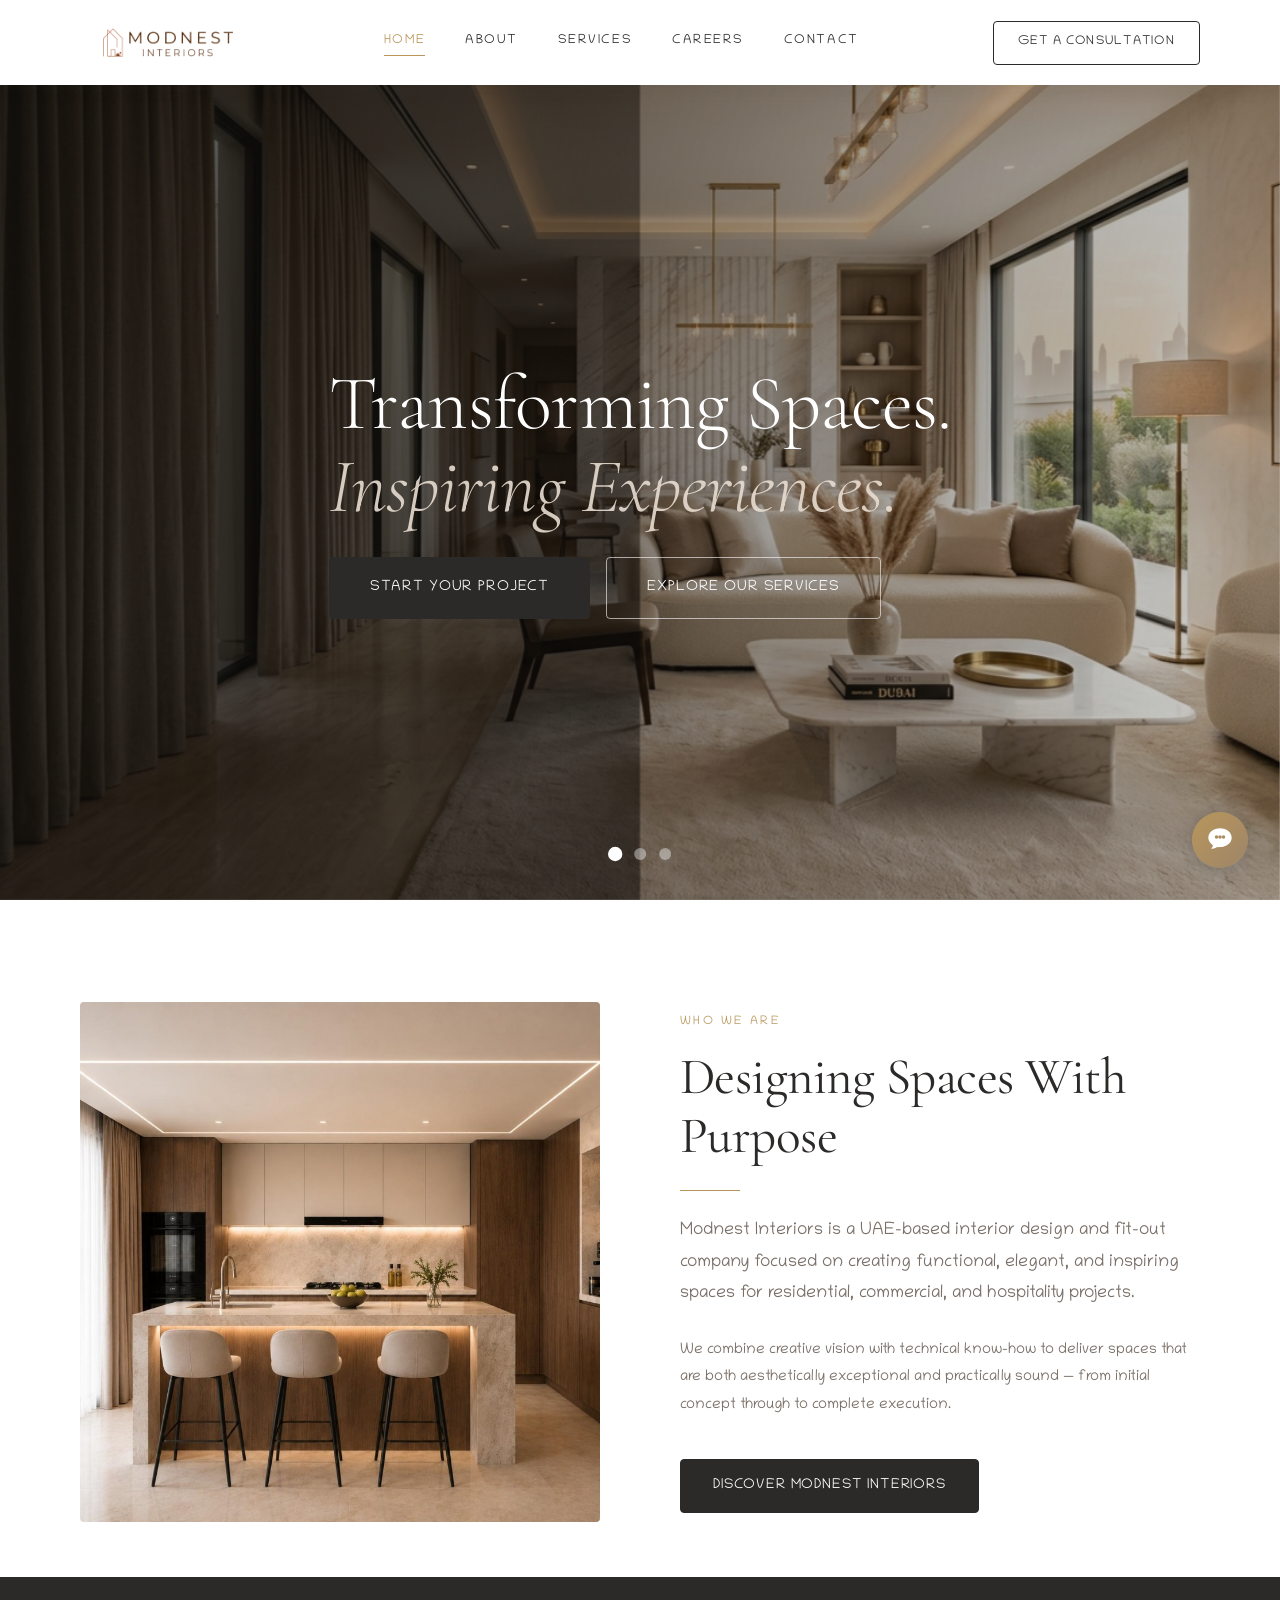
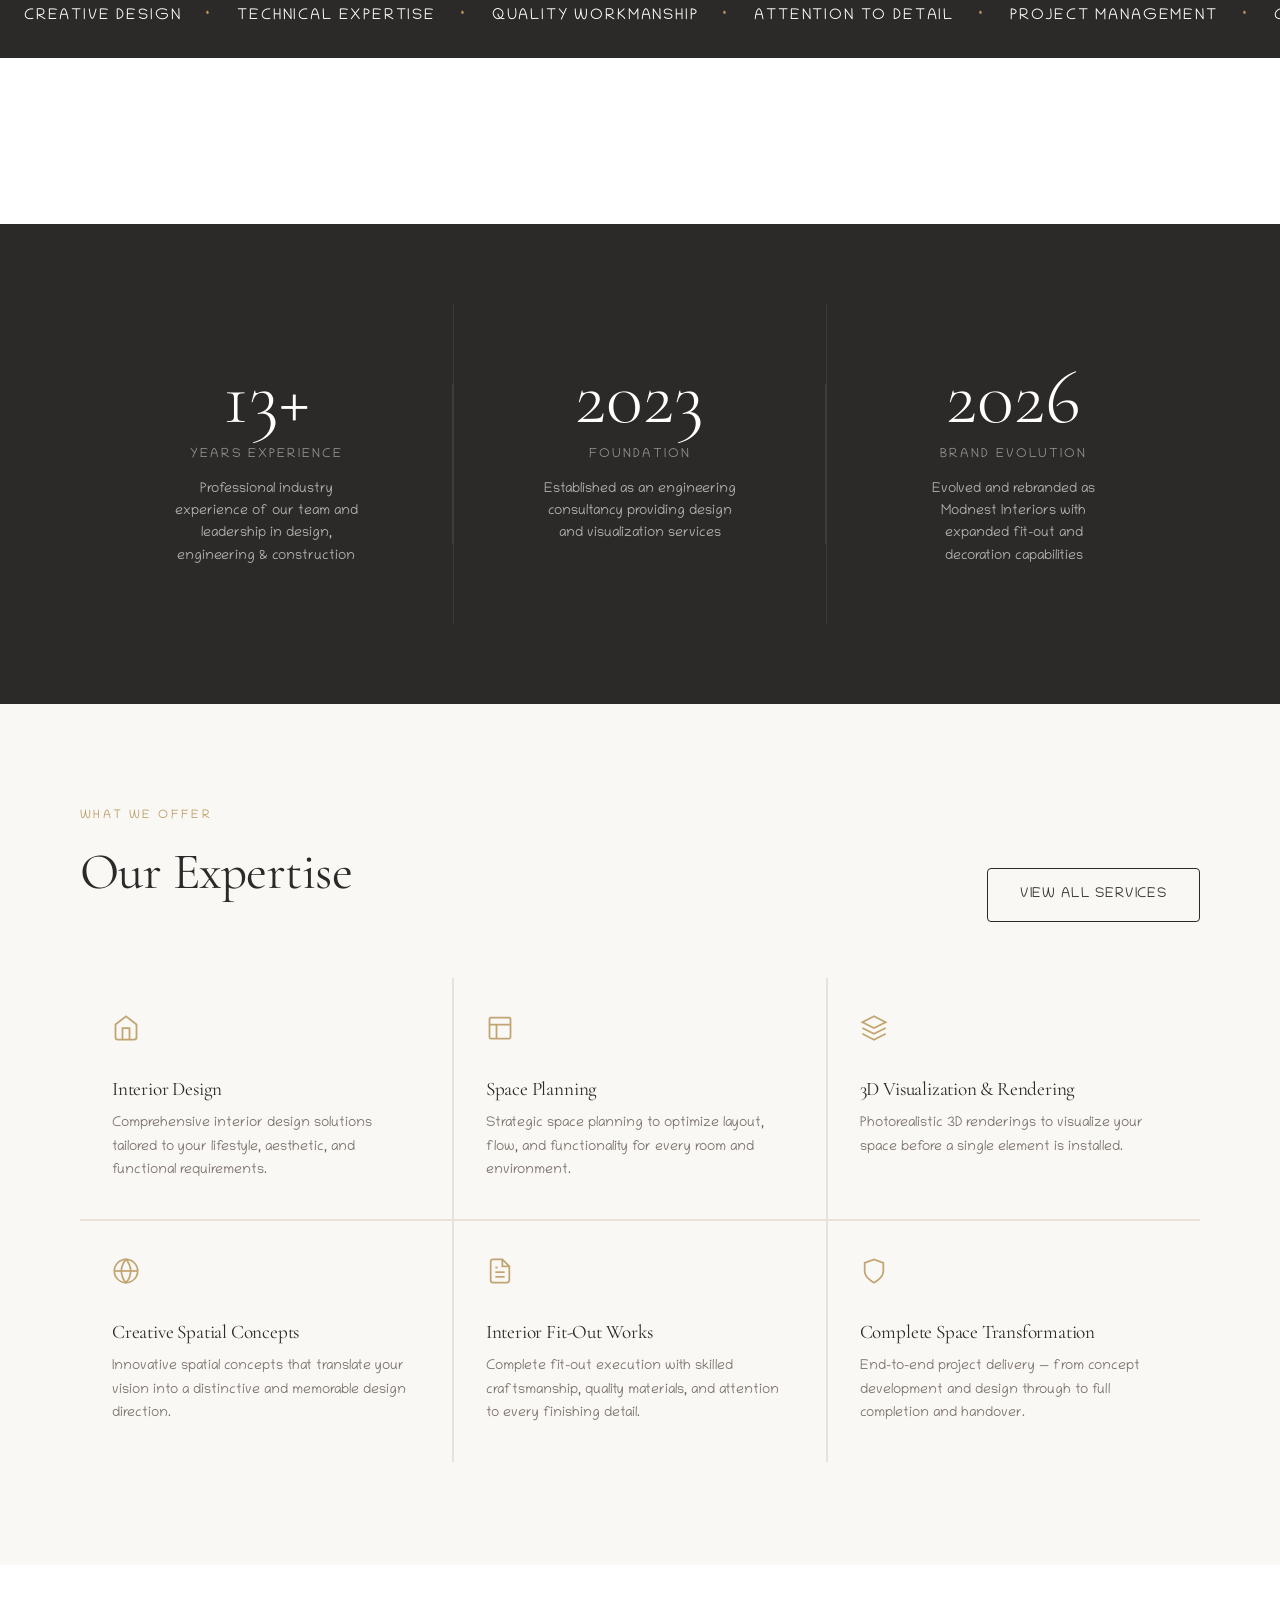
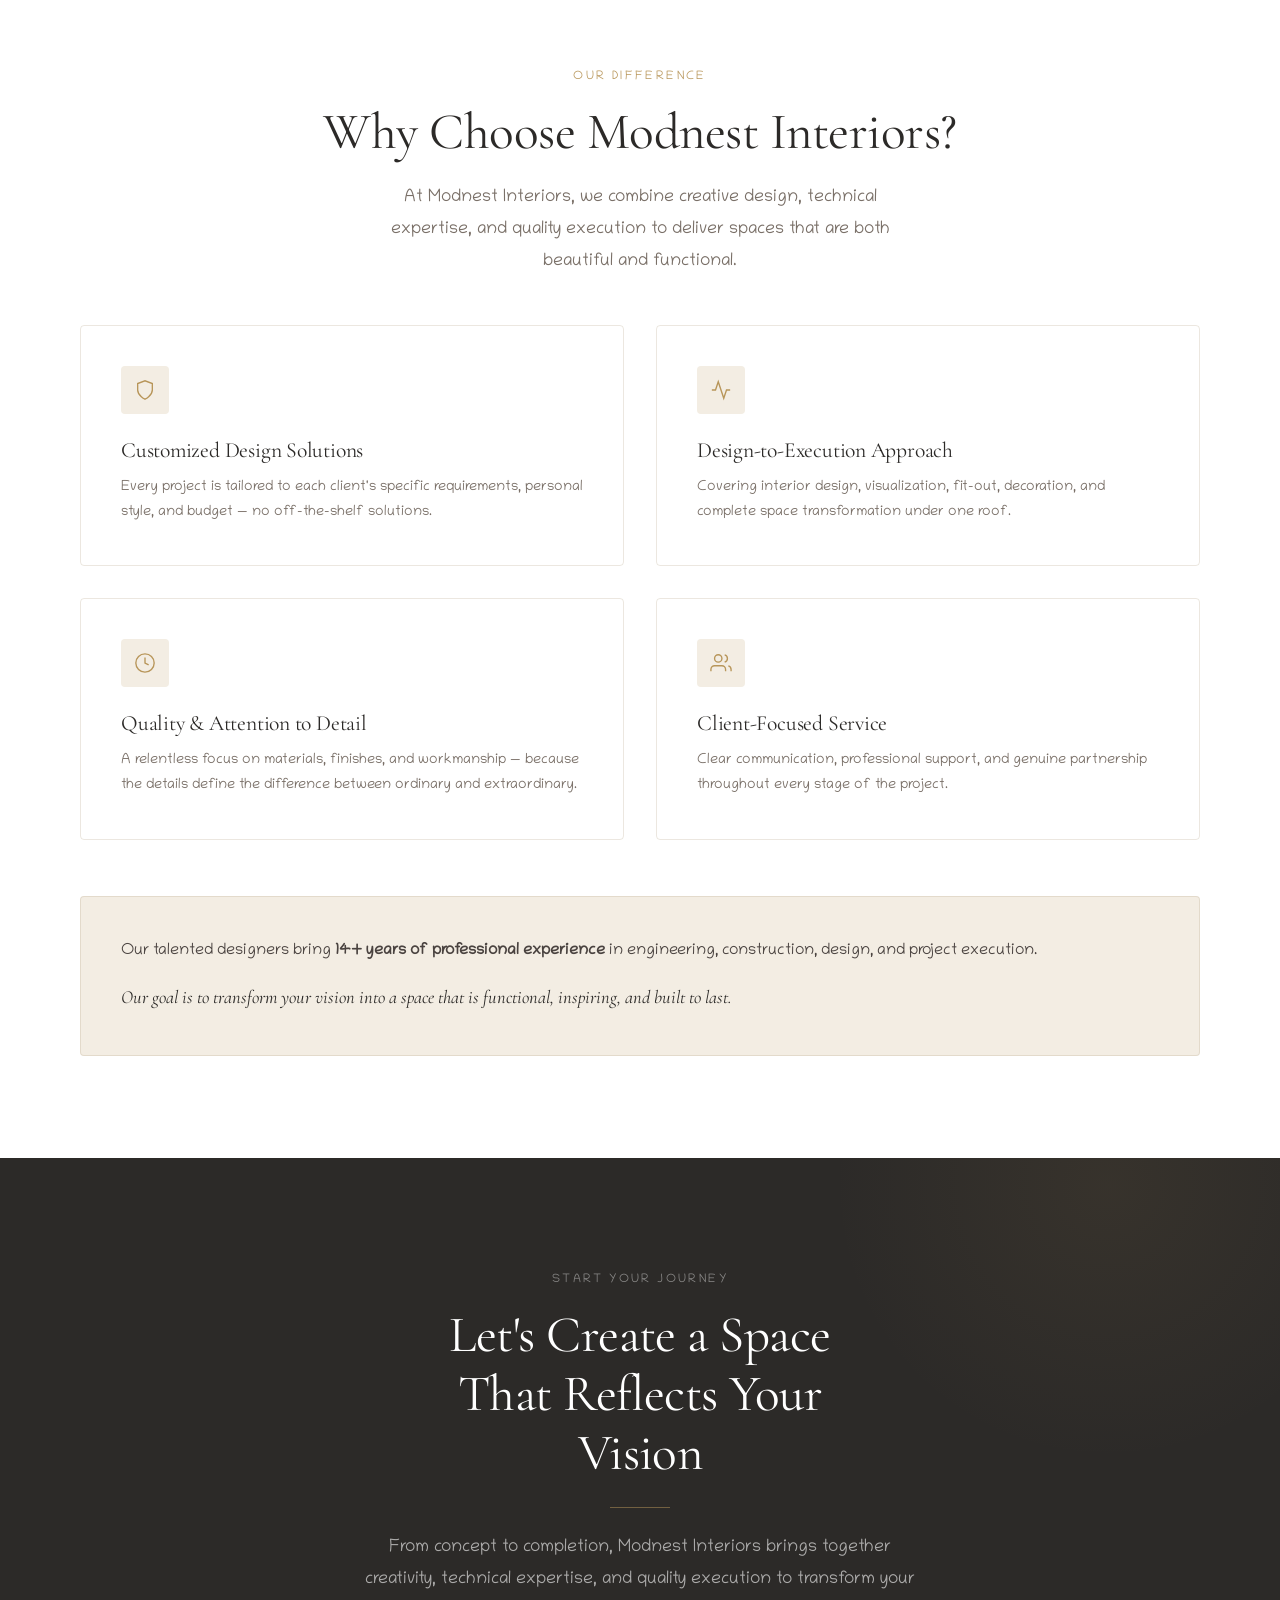
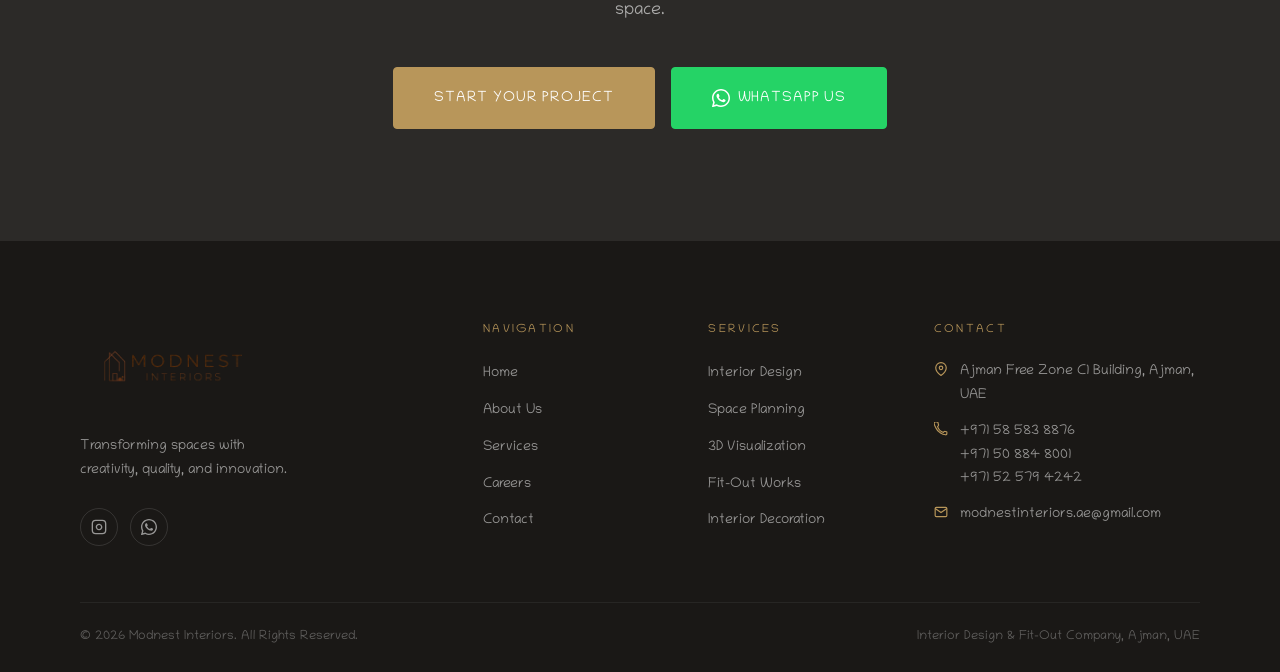
==== index.html @ b8c100a2 "latestcommit" ====
<!DOCTYPE html>
<html lang="en">

<head>
  <meta charset="UTF-8" />
  <meta name="viewport" content="width=device-width, initial-scale=1.0" />
  <title>Modnest Interiors | Interior Design &amp; Fit-Out Company in UAE</title>
  <meta name="description"
    content="Modnest Interiors is a UAE-based interior design and fit-out company delivering creative, functional, and high-quality solutions for residential, commercial, and hospitality spaces." />
  <meta name="keywords"
    content="interior design UAE, interior design Ajman, interior fit-out UAE, interior fit-out Ajman, residential interior design, commercial interior design, hospitality interior design, space planning UAE, 3D interior visualization, interior decoration UAE" />
  <meta property="og:title" content="Modnest Interiors | Interior Design &amp; Fit-Out Company in UAE" />
  <meta property="og:description"
    content="UAE-based interior design and fit-out solutions for residential, commercial, and hospitality spaces." />
  <meta property="og:type" content="website" />
  <link rel="icon" type="image/png" href="assets/logo.png" />
  <link rel="preconnect" href="https://fonts.googleapis.com" />
  <link rel="preconnect" href="https://fonts.gstatic.com" crossorigin />
  <link rel="stylesheet" href="css/style.css" />
</head>

<body>

  <!-- ========== HEADER ========== -->
  <header class="site-header" role="banner">
    <div class="container">
      <div class="header-inner">
        <a href="index.html" class="logo-link" aria-label="Modnest Interiors Home">
          <img src="assets/logo.png" alt="Modnest Interiors Logo" class="logo-img" />
        </a>
        <nav class="nav-links" role="navigation" aria-label="Primary navigation">
          <a href="index.html" class="nav-link">Home</a>
          <a href="about.html" class="nav-link">About</a>
          <a href="services.html" class="nav-link">Services</a>
          <a href="careers.html" class="nav-link">Careers</a>
          <a href="contact.html" class="nav-link">Contact</a>
        </nav>
        <a href="contact.html" class="btn-cta" id="header-cta">Get a Consultation</a>
        <button class="hamburger" aria-label="Open navigation menu" aria-expanded="false" aria-controls="mobile-nav">
          <span></span><span></span><span></span>
        </button>
      </div>
    </div>
  </header>

  <!-- Mobile Navigation -->
  <nav class="mobile-nav" id="mobile-nav" role="navigation" aria-label="Mobile navigation">
    <div class="mobile-logo">
      <img src="assets/logo.png" alt="Modnest Interiors Logo" />
    </div>
    <a href="index.html" class="nav-link">Home</a>
    <a href="about.html" class="nav-link">About</a>
    <a href="services.html" class="nav-link">Services</a>
    <a href="careers.html" class="nav-link">Careers</a>
    <a href="contact.html" class="nav-link">Contact</a>
    <a href="contact.html" class="btn-cta">Get a Consultation</a>
  </nav>

  <main>
    <!-- ========== HERO ========== -->
    <section class="hero" aria-label="Hero section">
      <div class="hero-slider" id="heroSlider">
        <div class="hero-slide active">
          <img src="assets/hero_new.jpg" alt="Luxury contemporary interior" fetchpriority="high" />
        </div>
        <div class="hero-slide">
          <img src="assets/hero_hotel_lounge.jpg" alt="Dramatic luxury hotel lounge interior with moody ambiance" />
        </div>
        <div class="hero-slide">
          <img src="assets/sector_residential.jpg" alt="Premium residential space interior" />
        </div>
      </div>
      
      <div class="hero-overlay" aria-hidden="true"></div>
      <div class="container">
        <div class="hero-content">
          <!-- <p class="hero-label">UAE Interior Design &amp; Fit-Out</p> -->
          <br><br><br>
          <h1 class="hero-title">Transforming Spaces.<br /><em>Inspiring Experiences.</em></h1>
          <!-- <p class="hero-subtitle">UAE-based interior design and fit-out solutions for residential, commercial, and
            hospitality spaces.</p> -->
          <div class="hero-actions">
            <a href="contact.html" class="btn btn-primary btn-lg" id="hero-cta-primary">Start Your Project</a>
            <a href="services.html" class="btn btn-outline btn-lg" id="hero-cta-secondary"
              style="color:#fff;border-color:rgba(255,255,255,0.6);">Explore Our Services</a>
          </div>
        </div>
      </div>
      <div class="hero-dots" id="heroDots">
        <span class="dot active" data-index="0"></span>
        <span class="dot" data-index="1"></span>
        <span class="dot" data-index="2"></span>
      </div>
      <!-- <div class="hero-scroll" aria-hidden="true">
        <span>Scroll</span>
        <div class="scroll-line"></div>
      </div> -->
    </section>

    <!-- ========== INTRO SECTION ========== -->
    <section class="intro-section" aria-labelledby="intro-heading">
      <div class="container">
        <div class="intro-grid">
          <div class="intro-image reveal-left">
            <img src="assets/kitchen2.jpg" alt="Premium kitchen interior with marble island and warm wood cabinetry"
              loading="lazy" />
            <!-- <div class="intro-image-badge" aria-label="14 plus years of professional experience">
              <span class="badge-num">14<span style="font-size:1.4rem;color:var(--taupe)">+</span></span>
              <span class="badge-text">Years Professional Experience</span>
            </div> -->
          </div>
          <div class="intro-text reveal-right">
            <span class="section-label">Who We Are</span>
            <h2 class="section-title" id="intro-heading">Designing Spaces With Purpose</h2>
            <div class="divider"></div>
            <p class="section-subtitle" style="max-width:none;">Modnest Interiors is a UAE-based interior design and
              fit-out company focused on creating functional, elegant, and inspiring spaces for residential, commercial,
              and hospitality projects.</p>
            <br />
            <p style="font-size:0.95rem;color:var(--text-muted);line-height:1.8;">We combine creative vision with
              technical know-how to deliver spaces that are both aesthetically exceptional and practically sound — from
              initial concept through to complete execution.</p>

            <div style="margin-top:2.5rem;">
              <a href="about.html" class="btn btn-primary" id="intro-discover-btn">Discover Modnest Interiors</a>
            </div>
          </div>
        </div>
      </div>
      <br><br/>
      <div class="intro-marquee-wrapper">
        <div class="intro-marquee">
          <span>Creative Design</span><span class="dot">·</span>
          <span>Technical Expertise</span><span class="dot">·</span>
          <span>Quality Workmanship</span><span class="dot">·</span>
          <span>Attention to Detail</span><span class="dot">·</span>
          <span>Project Management</span><span class="dot">·</span>
          <span>Client-Focused Service</span><span class="dot">·</span>
          <!-- Duplicate for seamless scroll -->
          <span aria-hidden="true">Creative Design</span><span class="dot" aria-hidden="true">·</span>
          <span aria-hidden="true">Technical Expertise</span><span class="dot" aria-hidden="true">·</span>
          <span aria-hidden="true">Quality Workmanship</span><span class="dot" aria-hidden="true">·</span>
          <span aria-hidden="true">Attention to Detail</span><span class="dot" aria-hidden="true">·</span>
          <span aria-hidden="true">Project Management</span><span class="dot" aria-hidden="true">·</span>
          <span aria-hidden="true">Client-Focused Service</span><span class="dot" aria-hidden="true">·</span>
        </div>
      </div>
    </section>

    <!-- ========== STATS SECTION ========== -->
    <section class="stats-section" aria-labelledby="stats-heading">
      <div class="container">
        <div class="stats-grid">
          <div class="stat-item reveal reveal-delay-1">
            <div class="stat-number">
              <span data-counter="14" data-suffix="+"></span>
            </div>
            <div class="stat-label">Years Experience</div>
            <div class="stat-desc">Professional industry experience of our team and leadership in design, engineering
              &amp; construction</div>
          </div>
          <div class="stat-item reveal reveal-delay-2">
            <div class="stat-number">2023</div>
            <div class="stat-label">Foundation</div>
            <div class="stat-desc">Established as an engineering consultancy providing design and visualization services
            </div>
          </div>
          <div class="stat-item reveal reveal-delay-3">
            <div class="stat-number">2026</div>
            <div class="stat-label">Brand Evolution</div>
            <div class="stat-desc">Evolved and rebranded as Modnest Interiors with expanded fit-out and decoration
              capabilities</div>
          </div>
        </div>
      </div>
    </section>

    <!-- ========== SERVICES PREVIEW ========== -->
    <section class="services-preview" aria-labelledby="services-heading">
      <div class="container">
        <div class="services-header">
          <div>
            <span class="section-label">What We Offer</span>
            <h2 class="section-title" id="services-heading">Our Expertise</h2>
          </div>
          <a href="services.html" class="btn btn-outline" id="services-view-all-btn">View All Services</a>
        </div>
        <div class="services-grid">

          <div class="service-card reveal reveal-delay-1">
            <!-- <span class="service-num" aria-hidden="true">01</span> -->
            <div class="service-icon" aria-hidden="true">
              <svg width="28" height="28" viewBox="0 0 24 24" fill="none" stroke="currentColor" stroke-width="1.5">
                <path d="M3 9l9-7 9 7v11a2 2 0 01-2 2H5a2 2 0 01-2-2z" />
                <polyline points="9 22 9 12 15 12 15 22" />
              </svg>
            </div>
            <h3 class="service-name">Interior Design</h3>
            <p class="service-desc">Comprehensive interior design solutions tailored to your lifestyle, aesthetic, and
              functional requirements.</p>
          </div>

          <div class="service-card reveal reveal-delay-2">
            <!-- <span class="service-num" aria-hidden="true">02</span> -->
            <div class="service-icon" aria-hidden="true">
              <svg width="28" height="28" viewBox="0 0 24 24" fill="none" stroke="currentColor" stroke-width="1.5">
                <rect x="3" y="3" width="18" height="18" rx="1" />
                <path d="M3 9h18M9 21V9" />
              </svg>
            </div>
            <h3 class="service-name">Space Planning</h3>
            <p class="service-desc">Strategic space planning to optimize layout, flow, and functionality for every room
              and environment.</p>
          </div>

          <div class="service-card reveal reveal-delay-3">
            <!-- <span class="service-num" aria-hidden="true">03</span> -->
            <div class="service-icon" aria-hidden="true">
              <svg width="28" height="28" viewBox="0 0 24 24" fill="none" stroke="currentColor" stroke-width="1.5">
                <polygon points="12 2 2 7 12 12 22 7 12 2" />
                <polyline points="2 17 12 22 22 17" />
                <polyline points="2 12 12 17 22 12" />
              </svg>
            </div>
            <h3 class="service-name">3D Visualization &amp; Rendering</h3>
            <p class="service-desc">Photorealistic 3D renderings to visualize your space before a single element is
              installed.</p>
          </div>

          <div class="service-card reveal reveal-delay-4">
            <!-- <span class="service-num" aria-hidden="true">04</span> -->
            <div class="service-icon" aria-hidden="true">
              <svg width="28" height="28" viewBox="0 0 24 24" fill="none" stroke="currentColor" stroke-width="1.5">
                <circle cx="12" cy="12" r="10" />
                <line x1="2" y1="12" x2="22" y2="12" />
                <path d="M12 2a15.3 15.3 0 014 10 15.3 15.3 0 01-4 10 15.3 15.3 0 01-4-10 15.3 15.3 0 014-10z" />
              </svg>
            </div>
            <h3 class="service-name">Creative Spatial Concepts</h3>
            <p class="service-desc">Innovative spatial concepts that translate your vision into a distinctive and
              memorable design direction.</p>
          </div>

          <div class="service-card reveal reveal-delay-5">
            <!-- <span class="service-num" aria-hidden="true">05</span> -->
            <div class="service-icon" aria-hidden="true">
              <svg width="28" height="28" viewBox="0 0 24 24" fill="none" stroke="currentColor" stroke-width="1.5">
                <path d="M14 2H6a2 2 0 00-2 2v16a2 2 0 002 2h12a2 2 0 002-2V8z" />
                <polyline points="14 2 14 8 20 8" />
                <line x1="16" y1="13" x2="8" y2="13" />
                <line x1="16" y1="17" x2="8" y2="17" />
                <polyline points="10 9 9 9 8 9" />
              </svg>
            </div>
            <h3 class="service-name">Interior Fit-Out Works</h3>
            <p class="service-desc">Complete fit-out execution with skilled craftsmanship, quality materials, and
              attention to every finishing detail.</p>
          </div>

          <div class="service-card reveal reveal-delay-6">
            <!-- <span class="service-num" aria-hidden="true">06</span> -->
            <div class="service-icon" aria-hidden="true">
              <svg width="28" height="28" viewBox="0 0 24 24" fill="none" stroke="currentColor" stroke-width="1.5">
                <path d="M12 22s8-4 8-10V5l-8-3-8 3v7c0 6 8 10 8 10z" />
              </svg>
            </div>
            <h3 class="service-name">Complete Space Transformation</h3>
            <p class="service-desc">End-to-end project delivery — from concept development and design through to full
              completion and handover.</p>
          </div>

        </div>
      </div>
    </section>

    
    <!-- ========== WHY CHOOSE US ========== -->
    <section class="why-section" aria-labelledby="why-heading">
      <div class="container">
        <div class="text-center">
          <span class="section-label">Our Difference</span>
          <h2 class="section-title" id="why-heading">Why Choose Modnest Interiors?</h2>
          <p class="section-subtitle">At Modnest Interiors, we combine creative design, technical expertise, and quality
            execution to deliver spaces that are both beautiful and functional.</p>
        </div>
        <div class="why-grid">

          <div class="why-card reveal reveal-delay-1">
            <div class="why-icon" aria-hidden="true">
              <svg width="22" height="22" viewBox="0 0 24 24" fill="none" stroke="currentColor" stroke-width="1.5">
                <path d="M12 22s8-4 8-10V5l-8-3-8 3v7c0 6 8 10 8 10z" />
              </svg>
            </div>
            <h3 class="why-title">Customized Design Solutions</h3>
            <p class="why-desc">Every project is tailored to each client's specific requirements, personal style, and
              budget — no off-the-shelf solutions.</p>
          </div>

          <div class="why-card reveal reveal-delay-2">
            <div class="why-icon" aria-hidden="true">
              <svg width="22" height="22" viewBox="0 0 24 24" fill="none" stroke="currentColor" stroke-width="1.5">
                <polyline points="22 12 18 12 15 21 9 3 6 12 2 12" />
              </svg>
            </div>
            <h3 class="why-title">Design-to-Execution Approach</h3>
            <p class="why-desc">Covering interior design, visualization, fit-out, decoration, and complete space
              transformation under one roof.</p>
          </div>

          <div class="why-card reveal reveal-delay-3">
            <div class="why-icon" aria-hidden="true">
              <svg width="22" height="22" viewBox="0 0 24 24" fill="none" stroke="currentColor" stroke-width="1.5">
                <circle cx="12" cy="12" r="10" />
                <polyline points="12 6 12 12 16 14" />
              </svg>
            </div>
            <h3 class="why-title">Quality &amp; Attention to Detail</h3>
            <p class="why-desc">A relentless focus on materials, finishes, and workmanship — because the details define
              the difference between ordinary and extraordinary.</p>
          </div>

          <div class="why-card reveal reveal-delay-4">
            <div class="why-icon" aria-hidden="true">
              <svg width="22" height="22" viewBox="0 0 24 24" fill="none" stroke="currentColor" stroke-width="1.5">
                <path d="M17 21v-2a4 4 0 00-4-4H5a4 4 0 00-4 4v2" />
                <circle cx="9" cy="7" r="4" />
                <path d="M23 21v-2a4 4 0 00-3-3.87" />
                <path d="M16 3.13a4 4 0 010 7.75" />
              </svg>
            </div>
            <h3 class="why-title">Client-Focused Service</h3>
            <p class="why-desc">Clear communication, professional support, and genuine partnership throughout every
              stage of the project.</p>
          </div>

        </div>
        <div class="why-footer reveal">
          <p>Our talented designers bring <strong>14+ years of professional experience</strong> in engineering,
            construction, design, and project execution.</p>
          <p>Our goal is to transform your vision into a space that is functional, inspiring, and built to last.</p>
        </div>
      </div>
    </section>

    <!-- ========== HOME CTA ========== -->
    <section class="home-cta text-center" aria-labelledby="home-cta-heading">
      <div class="container">
        <span class="section-label" style="color:rgba(255,255,255,0.45);">Start Your Journey</span>
        <h2 class="section-title reveal" id="home-cta-heading" style="color:#fff;margin-inline:auto;">Let's Create a
          Space That Reflects Your Vision</h2>
        <div class="divider divider-center" style="background:rgba(184,150,90,0.5);"></div>
        <p class="section-subtitle reveal" style="color:rgba(255,255,255,0.6);margin-inline:auto;">From concept to
          completion, Modnest Interiors brings together creativity, technical expertise, and quality execution to
          transform your space.</p>
        <div class="home-cta-actions reveal">
          <a href="contact.html" class="btn btn-gold btn-lg" id="cta-start-project">Start Your Project</a>
          <a href="https://wa.me/message/Y6HI7CH6TFZ4J1" class="btn btn-whatsapp btn-lg" id="cta-whatsapp"
            target="_blank" rel="noopener noreferrer" aria-label="Chat with Modnest Interiors on WhatsApp">
            <svg width="18" height="18" viewBox="0 0 24 24" fill="currentColor" aria-hidden="true">
              <path
                d="M17.472 14.382c-.297-.149-1.758-.867-2.03-.967-.273-.099-.471-.148-.67.15-.197.297-.767.966-.94 1.164-.173.199-.347.223-.644.075-.297-.15-1.255-.463-2.39-1.475-.883-.788-1.48-1.761-1.653-2.059-.173-.297-.018-.458.13-.606.134-.133.298-.347.446-.52.149-.174.198-.298.298-.497.099-.198.05-.371-.025-.52-.075-.149-.669-1.612-.916-2.207-.242-.579-.487-.5-.669-.51-.173-.008-.371-.01-.57-.01-.198 0-.52.074-.792.372-.272.297-1.04 1.016-1.04 2.479 0 1.462 1.065 2.875 1.213 3.074.149.198 2.096 3.2 5.077 4.487.709.306 1.262.489 1.694.625.712.227 1.36.195 1.871.118.571-.085 1.758-.719 2.006-1.413.248-.694.248-1.289.173-1.413-.074-.124-.272-.198-.57-.347z" />
              <path
                d="M12 0C5.374 0 0 5.373 0 12c0 2.117.549 4.1 1.504 5.823L.057 23.196a.75.75 0 00.919.92l5.454-1.429A11.95 11.95 0 0012 24c6.627 0 12-5.373 12-12S18.627 0 12 0zm0 22c-1.885 0-3.645-.52-5.155-1.42l-.358-.214-3.731.977.995-3.643-.231-.373A9.975 9.975 0 012 12C2 6.477 6.477 2 12 2s10 4.477 10 10-4.477 10-10 10z" />
            </svg>
            WhatsApp Us
          </a>
        </div>
      </div>
    </section>

  </main>

  <!-- ========== FOOTER ========== -->
  <footer class="site-footer" role="contentinfo">
    <div class="container">
      <div class="footer-grid">
        <div class="footer-brand">
          <img src="assets/logo.png" alt="Modnest Interiors Logo" class="logo-footer" />
          <p>Transforming spaces with creativity, quality, and innovation.</p>
          <div class="social-links" style="margin-top:1.5rem;">
            <a href="https://www.instagram.com/modnestinteriors_ae?igsi=MWZ4bWphNGYyOWVhaw==&utm_source=ig_contact_invite"
              class="social-link" target="_blank" rel="noopener noreferrer" aria-label="Modnest Interiors on Instagram">
              <svg width="16" height="16" viewBox="0 0 24 24" fill="none" stroke="currentColor" stroke-width="2"
                aria-hidden="true">
                <rect x="2" y="2" width="20" height="20" rx="5" ry="5" />
                <path d="M16 11.37A4 4 0 1112.63 8 4 4 0 0116 11.37z" />
                <line x1="17.5" y1="6.5" x2="17.51" y2="6.5" />
              </svg>
            </a>
            <a href="https://wa.me/message/Y6HI7CH6TFZ4J1" class="social-link" target="_blank" rel="noopener noreferrer"
              aria-label="Modnest Interiors on WhatsApp">
              <svg width="16" height="16" viewBox="0 0 24 24" fill="currentColor" aria-hidden="true">
                <path
                  d="M17.472 14.382c-.297-.149-1.758-.867-2.03-.967-.273-.099-.471-.148-.67.15-.197.297-.767.966-.94 1.164-.173.199-.347.223-.644.075-.297-.15-1.255-.463-2.39-1.475-.883-.788-1.48-1.761-1.653-2.059-.173-.297-.018-.458.13-.606.134-.133.298-.347.446-.52.149-.174.198-.298.298-.497.099-.198.05-.371-.025-.52-.075-.149-.669-1.612-.916-2.207-.242-.579-.487-.5-.669-.51-.173-.008-.371-.01-.57-.01-.198 0-.52.074-.792.372-.272.297-1.04 1.016-1.04 2.479 0 1.462 1.065 2.875 1.213 3.074.149.198 2.096 3.2 5.077 4.487.709.306 1.262.489 1.694.625.712.227 1.36.195 1.871.118.571-.085 1.758-.719 2.006-1.413.248-.694.248-1.289.173-1.413-.074-.124-.272-.198-.57-.347z" />
                <path
                  d="M12 0C5.374 0 0 5.373 0 12c0 2.117.549 4.1 1.504 5.823L.057 23.196a.75.75 0 00.919.92l5.454-1.429A11.95 11.95 0 0012 24c6.627 0 12-5.373 12-12S18.627 0 12 0zm0 22c-1.885 0-3.645-.52-5.155-1.42l-.358-.214-3.731.977.995-3.643-.231-.373A9.975 9.975 0 012 12C2 6.477 6.477 2 12 2s10 4.477 10 10-4.477 10-10 10z" />
              </svg>
            </a>
          </div>
        </div>

        <div>
          <p class="footer-heading">Navigation</p>
          <ul class="footer-links" role="list">
            <li><a href="index.html">Home</a></li>
            <li><a href="about.html">About Us</a></li>
            <li><a href="services.html">Services</a></li>
            <li><a href="careers.html">Careers</a></li>
            <li><a href="contact.html">Contact</a></li>
          </ul>
        </div>

        <div>
          <p class="footer-heading">Services</p>
          <ul class="footer-links" role="list">
            <li><a href="services.html">Interior Design</a></li>
            <li><a href="services.html">Space Planning</a></li>
            <li><a href="services.html">3D Visualization</a></li>
            <li><a href="services.html">Fit-Out Works</a></li>
            <li><a href="services.html">Interior Decoration</a></li>
          </ul>
        </div>

        <div>
          <p class="footer-heading">Contact</p>
          <ul class="footer-contact" role="list">
            <li>
              <svg width="14" height="14" viewBox="0 0 24 24" fill="none" stroke="currentColor" stroke-width="2"
                aria-hidden="true">
                <path d="M21 10c0 7-9 13-9 13s-9-6-9-13a9 9 0 0118 0z" />
                <circle cx="12" cy="10" r="3" />
              </svg>
              <span>Ajman Free Zone C1 Building, Ajman, UAE</span>
            </li>
            <li>
              <svg width="14" height="14" viewBox="0 0 24 24" fill="none" stroke="currentColor" stroke-width="2"
                aria-hidden="true">
                <path
                  d="M22 16.92v3a2 2 0 01-2.18 2 19.79 19.79 0 01-8.63-3.07A19.5 19.5 0 013.07 9.81 19.79 19.79 0 01.01 1.18 2 2 0 012 0h3a2 2 0 012 1.72c.13.96.36 1.9.7 2.81a2 2 0 01-.45 2.11L6.09 7.91A16 16 0 0016.09 17.9l1.27-1.27a2 2 0 012.11-.45c.91.34 1.85.57 2.81.7A2 2 0 0122 16.92z" />
              </svg>
              <span>
                <a href="tel:+971585838876">+971 58 583 8876</a><br />
                <a href="tel:+971508848001">+971 50 884 8001</a><br />
                <a href="tel:+971525794242">+971 52 579 4242</a>
              </span>
            </li>
            <li>
              <svg width="14" height="14" viewBox="0 0 24 24" fill="none" stroke="currentColor" stroke-width="2"
                aria-hidden="true">
                <path d="M4 4h16c1.1 0 2 .9 2 2v12c0 1.1-.9 2-2 2H4c-1.1 0-2-.9-2-2V6c0-1.1.9-2 2-2z" />
                <polyline points="22,6 12,13 2,6" />
              </svg>
              <a href="mailto:modnestinteriors.ae@gmail.com">modnestinteriors.ae@gmail.com</a>
            </li>
          </ul>
        </div>
      </div>
      <div class="footer-bottom">
        <p class="footer-copyright">&copy; 2026 Modnest Interiors. All Rights Reserved.</p>
        <p class="footer-copyright">Interior Design &amp; Fit-Out Company, Ajman, UAE</p>
      </div>
    </div>
  </footer>

  <!-- ========== FLOATING CONNECT BUTTON ========== -->
  <div class="fab-container">
    <div class="fab-options">
      <a href="https://wa.me/message/Y6HI7CH6TFZ4J1" class="fab-option whatsapp" target="_blank" rel="noopener noreferrer" aria-label="WhatsApp">
        <svg viewBox="0 0 24 24" fill="currentColor" aria-hidden="true">
          <path d="M17.472 14.382c-.297-.149-1.758-.867-2.03-.967-.273-.099-.471-.148-.67.15-.197.297-.767.966-.94 1.164-.173.199-.347.223-.644.075-.297-.15-1.255-.463-2.39-1.475-.883-.788-1.48-1.761-1.653-2.059-.173-.297-.018-.458.13-.606.134-.133.298-.347.446-.52.149-.174.198-.298.298-.497.099-.198.05-.371-.025-.52-.075-.149-.669-1.612-.916-2.207-.242-.579-.487-.5-.669-.51-.173-.008-.371-.01-.57-.01-.198 0-.52.074-.792.372-.272.297-1.04 1.016-1.04 2.479 0 1.462 1.065 2.875 1.213 3.074.149.198 2.096 3.2 5.077 4.487.709.306 1.262.489 1.694.625.712.227 1.36.195 1.871.118.571-.085 1.758-.719 2.006-1.413.248-.694.248-1.289.173-1.413-.074-.124-.272-.198-.57-.347z"/>
          <path d="M12 0C5.374 0 0 5.373 0 12c0 2.117.549 4.1 1.504 5.823L.057 23.196a.75.75 0 00.919.92l5.454-1.429A11.95 11.95 0 0012 24c6.627 0 12-5.373 12-12S18.627 0 12 0zm0 22c-1.885 0-3.645-.52-5.155-1.42l-.358-.214-3.731.977.995-3.643-.231-.373A9.975 9.975 0 012 12C2 6.477 6.477 2 12 2s10 4.477 10 10-4.477 10-10 10z"/>
        </svg>
      </a>
      <a href="https://www.instagram.com/modnestinteriors_ae?igsi=MWZ4bWphNGYyOWVhaw==&utm_source=ig_contact_invite" class="fab-option instagram" target="_blank" rel="noopener noreferrer" aria-label="Instagram">
        <svg viewBox="0 0 24 24" fill="currentColor" aria-hidden="true">
          <path d="M12 2.163c3.204 0 3.584.012 4.85.07 3.252.148 4.771 1.691 4.919 4.919.058 1.265.069 1.645.069 4.849 0 3.205-.012 3.584-.069 4.849-.149 3.225-1.664 4.771-4.919 4.919-1.266.058-1.644.07-4.85.07-3.204 0-3.584-.012-4.849-.07-3.26-.149-4.771-1.699-4.919-4.92-.058-1.265-.07-1.644-.07-4.849 0-3.204.013-3.583.07-4.849.149-3.227 1.664-4.771 4.919-4.919 1.266-.057 1.645-.069 4.849-.069zM12 0C8.741 0 8.333.014 7.053.072 2.695.272.273 2.69.073 7.052.014 8.333 0 8.741 0 12c0 3.259.014 3.668.072 4.948.2 4.358 2.618 6.78 6.98 6.98C8.333 23.986 8.741 24 12 24c3.259 0 3.668-.014 4.948-.072 4.354-.2 6.782-2.618 6.979-6.98.059-1.28.073-1.689.073-4.948 0-3.259-.014-3.667-.072-4.947-.196-4.354-2.617-6.78-6.979-6.98C15.668.014 15.259 0 12 0zm0 5.838a6.162 6.162 0 100 12.324 6.162 6.162 0 000-12.324zM12 16a4 4 0 110-8 4 4 0 010 8zm6.406-11.845a1.44 1.44 0 100 2.881 1.44 1.44 0 000-2.881z"/>
        </svg>
      </a>
      <a href="contact.html" class="fab-option contact" aria-label="Contact Us">
        <svg viewBox="0 0 24 24" fill="currentColor" aria-hidden="true">
          <path d="M20 4H4c-1.1 0-2 .9-2 2v12c0 1.1.9 2 2 2h16c1.1 0 2-.9 2-2V6c0-1.1-.9-2-2-2zm-8 2c1.66 0 3 1.34 3 3s-1.34 3-3 3-3-1.34-3-3 1.34-3 3-3zm6 12H6v-1c0-2 4-3.1 6-3.1s6 1.1 6 3.1v1z"/>
        </svg>
      </a>
    </div>
    <button class="fab-main" id="fab-main" aria-label="Connect Us">
      <svg class="icon-connect" viewBox="0 0 24 24" fill="currentColor" aria-hidden="true">
        <path d="M12 2C6.477 2 2 5.582 2 10c0 2.535 1.458 4.792 3.738 6.222.185.792-.128 2.222-1.373 3.328 0 0 2.879.168 5.176-1.464A11.758 11.758 0 0 0 12 18c5.523 0 10-3.582 10-8s-4.477-8-10-8zm-3 9a1.5 1.5 0 1 1 0-3 1.5 1.5 0 0 1 0 3zm3 0a1.5 1.5 0 1 1 0-3 1.5 1.5 0 0 1 0 3zm3 0a1.5 1.5 0 1 1 0-3 1.5 1.5 0 0 1 0 3z"/>
      </svg>
      <svg class="icon-close" viewBox="0 0 24 24" fill="currentColor" aria-hidden="true">
        <path d="M19 6.41L17.59 5 12 10.59 6.41 5 5 6.41 10.59 12 5 17.59 6.41 19 12 13.41 17.59 19 19 17.59 13.41 12z"/>
      </svg>
    </button>
  </div>

  <script src="js/main.js" defer></script>
</body>

</html>
---- css/style.css ----
/* ============================================================
   MODNEST INTERIORS — DESIGN SYSTEM & GLOBAL STYLES
   Premium beige / warm neutral aesthetic
   ============================================================ */

/* ---- Google Fonts ---- */
@import url('https://fonts.googleapis.com/css2?family=Chilanka&family=Cormorant+Garamond:ital,wght@0,300;0,400;0,500;0,600;1,300;1,400&family=Inter:wght@300;400;500;600&display=swap');

/* ---- CSS Custom Properties ---- */
:root {
  --bg:            #FAF8F5;
  --cream:         #F3EDE3;
  --beige:         #E8DDD0;
  --beige-mid:     #D4C4B0;
  --taupe:         #9E856A;
  --brown:         #6B4F35;
  --gold:          #B8965A;
  --charcoal:      #2C2A28;
  --dark:          #1A1816;
  --text-body:     #4A4340;
  --text-muted:    #7A7068;
  --white:         #FFFFFF;
  --border:        rgba(180,160,130,0.25);
  --border-light:  rgba(180,160,130,0.12);

  --serif:  'Cormorant Garamond', Georgia, serif;
  --sans:   'Chilanka', system-ui, -apple-system, sans-serif;

  --radius-sm:  4px;
  --radius-md:  8px;
  --radius-lg:  16px;

  --shadow-soft: 0 4px 30px rgba(44,42,40,0.06);
  --shadow-card: 0 2px 20px rgba(44,42,40,0.08);
  --shadow-hover: 0 8px 40px rgba(44,42,40,0.14);

  --transition: 0.35s cubic-bezier(0.4, 0, 0.2, 1);
  --transition-fast: 0.2s ease;

  --container: 1200px;
  --gutter: clamp(1.25rem, 5vw, 2.5rem);
  --section-py: clamp(4rem, 8vw, 8rem);
}

/* ---- Reset & Base ---- */
*, *::before, *::after { box-sizing: border-box; margin: 0; padding: 0; }

html {
  scroll-behavior: smooth;
  font-size: 16px;
  -webkit-text-size-adjust: 100%;
}

body {
  font-family: var(--sans);
  background-color: var(--bg);
  color: var(--text-body);
  line-height: 1.7;
  overflow-x: hidden;
}

img {
  display: block;
  max-width: 100%;
  height: auto;
  object-fit: cover;
}

a {
  color: inherit;
  text-decoration: none;
}

button {
  font-family: var(--sans);
  cursor: pointer;
  border: none;
  background: none;
}

input, textarea, select {
  font-family: var(--sans);
  font-size: 1rem;
}

ul { list-style: none; }

@media (prefers-reduced-motion: reduce) {
  *, *::before, *::after {
    animation-duration: 0.01ms !important;
    transition-duration: 0.01ms !important;
    scroll-behavior: auto !important;
  }
}

/* ---- Layout Utilities ---- */
.container {
  max-width: var(--container);
  margin-inline: auto;
  padding-inline: var(--gutter);
}

.section-py { padding-block: var(--section-py); }

.grid-2 { display: grid; grid-template-columns: repeat(2, 1fr); gap: 2rem; }
.grid-3 { display: grid; grid-template-columns: repeat(3, 1fr); gap: 2rem; }
.grid-4 { display: grid; grid-template-columns: repeat(4, 1fr); gap: 2rem; }

/* ---- Typography ---- */
h1, h2, h3, h4 {
  font-family: var(--serif);
  font-weight: 400;
  line-height: 1.15;
  color: var(--charcoal);
  letter-spacing: -0.01em;
}

.section-label {
  font-family: var(--sans);
  font-size: 0.75rem;
  font-weight: 500;
  letter-spacing: 0.2em;
  text-transform: uppercase;
  color: var(--gold);
  display: block;
  margin-bottom: 1rem;
}

.section-title {
  font-family: var(--serif);
  font-size: clamp(2rem, 4vw, 3.2rem);
  font-weight: 400;
  color: var(--charcoal);
  line-height: 1.15;
  margin-bottom: 1.25rem;
}

.section-subtitle {
  font-size: clamp(0.95rem, 1.5vw, 1.1rem);
  color: var(--text-muted);
  max-width: 55ch;
  line-height: 1.8;
}

.text-center { text-align: center; }
.text-center .section-subtitle { margin-inline: auto; }

/* ---- Buttons ---- */
.btn {
  display: inline-flex;
  align-items: center;
  gap: 0.5rem;
  padding: 0.875rem 2rem;
  font-size: 0.875rem;
  font-weight: 500;
  letter-spacing: 0.06em;
  text-transform: uppercase;
  border-radius: var(--radius-sm);
  transition: var(--transition);
  cursor: pointer;
  white-space: nowrap;
}

.btn-primary {
  background: var(--charcoal);
  color: var(--white);
  border: 1.5px solid var(--charcoal);
}
.btn-primary:hover {
  background: var(--brown);
  border-color: var(--brown);
  transform: translateY(-1px);
  box-shadow: 0 6px 24px rgba(44,42,40,0.2);
}

.btn-outline {
  background: transparent;
  color: var(--charcoal);
  border: 1.5px solid var(--charcoal);
}
.btn-outline:hover {
  background: var(--charcoal);
  color: var(--white);
  transform: translateY(-1px);
}

.btn-gold {
  background: var(--gold);
  color: var(--white);
  border: 1.5px solid var(--gold);
}
.btn-gold:hover {
  background: var(--brown);
  border-color: var(--brown);
  transform: translateY(-1px);
  box-shadow: 0 6px 24px rgba(184,150,90,0.3);
}

.btn-whatsapp {
  background: #25D366;
  color: var(--white);
  border: 1.5px solid #25D366;
}
.btn-whatsapp:hover {
  background: #1DB954;
  border-color: #1DB954;
  transform: translateY(-1px);
  box-shadow: 0 6px 24px rgba(37,211,102,0.3);
}

.btn-lg {
  padding: 1.1rem 2.5rem;
  font-size: 0.9rem;
}

.btn-sm {
  padding: 0.6rem 1.25rem;
  font-size: 0.8rem;
}

/* ---- Divider ---- */
.divider {
  width: 60px;
  height: 1px;
  background: var(--gold);
  margin: 1.5rem 0;
}
.divider-center { margin-inline: auto; }

/* ---- Reveal Animations ---- */
.reveal {
  opacity: 0;
  transform: translateY(28px);
  transition: opacity 0.7s ease, transform 0.7s ease;
}
.reveal.revealed {
  opacity: 1;
  transform: translateY(0);
}
.reveal-left {
  opacity: 0;
  transform: translateX(-32px);
  transition: opacity 0.7s ease, transform 0.7s ease;
}
.reveal-left.revealed {
  opacity: 1;
  transform: translateX(0);
}
.reveal-right {
  opacity: 0;
  transform: translateX(32px);
  transition: opacity 0.7s ease, transform 0.7s ease;
}
.reveal-right.revealed {
  opacity: 1;
  transform: translateX(0);
}
.reveal-delay-1 { transition-delay: 0.1s; }
.reveal-delay-2 { transition-delay: 0.2s; }
.reveal-delay-3 { transition-delay: 0.3s; }
.reveal-delay-4 { transition-delay: 0.4s; }
.reveal-delay-5 { transition-delay: 0.5s; }
.reveal-delay-6 { transition-delay: 0.6s; }

/* ============================================================
   HEADER / NAVIGATION
   ============================================================ */
.site-header {
  position: fixed;
  top: 0;
  left: 0;
  right: 0;
  z-index: 1000;
  background: #FFFFFF;
  box-shadow: 0 1px 20px rgba(44,42,40,0.08);
  padding: 1 rem 0;
}

.header-inner {
  display: flex;
  align-items: center;
  justify-content: space-between;
  gap: 2rem;
}

.logo-link {
  display: flex;
  align-items: center;
  flex-shrink: 0;
}

.logo-img {
  height: 85px;
  width: auto;
  /* Ensure logo retains natural proportions and looks premium */
  object-fit: contain;
  object-position: left center;
}

.nav-links {
  display: flex;
  align-items: center;
  gap: 2.5rem;
}

.nav-link {
  font-size: 0.8rem;
  font-weight: 500;
  letter-spacing: 0.12em;
  text-transform: uppercase;
  color: var(--charcoal);
  position: relative;
  padding-bottom: 2px;
  transition: color var(--transition-fast);
}

.nav-link::after {
  content: '';
  position: absolute;
  bottom: -2px;
  left: 0;
  width: 0;
  height: 1px;
  background: var(--gold);
  transition: width var(--transition);
}

.nav-link:hover, .nav-link.active { color: var(--gold); }
.nav-link:hover::after, .nav-link.active::after { width: 100%; }



.btn-cta {
  padding: 0.65rem 1.5rem;
  font-size: 0.78rem;
  font-weight: 500;
  letter-spacing: 0.1em;
  text-transform: uppercase;
  border: 1.5px solid var(--charcoal);
  border-radius: var(--radius-sm);
  color: var(--charcoal);
  transition: var(--transition);
}
.btn-cta:hover {
  background: var(--charcoal);
  color: var(--white);
}

/* Hamburger */
.hamburger {
  display: none;
  flex-direction: column;
  gap: 5px;
  cursor: pointer;
  padding: 4px;
  z-index: 1100;
}
.hamburger span {
  display: block;
  width: 24px;
  height: 1.5px;
  background: var(--charcoal);
  transition: var(--transition);
  transform-origin: center;
}

.hamburger.open span:nth-child(1) { transform: translateY(6.5px) rotate(45deg); }
.hamburger.open span:nth-child(2) { opacity: 0; transform: scaleX(0); }
.hamburger.open span:nth-child(3) { transform: translateY(-6.5px) rotate(-45deg); }

/* Mobile nav */
.mobile-nav {
  display: none;
  position: fixed;
  inset: 0;
  background: var(--bg);
  z-index: 1050;
  flex-direction: column;
  align-items: center;
  justify-content: center;
  gap: 2.5rem;
  opacity: 0;
  pointer-events: none;
  transition: opacity var(--transition);
}
.mobile-nav.open {
  opacity: 1;
  pointer-events: all;
}
.mobile-nav .nav-link {
  font-size: 1.75rem;
  font-family: var(--serif);
  letter-spacing: 0.05em;
  color: var(--charcoal) !important;
  font-weight: 400;
}
.mobile-nav .nav-link::after { display: none; }
.mobile-nav .btn-cta {
  font-size: 0.85rem;
  padding: 0.9rem 2.5rem;
  color: var(--charcoal) !important;
  border-color: var(--charcoal) !important;
}
.mobile-logo {
  position: absolute;
  top: 1.5rem;
  left: var(--gutter);
}
.mobile-logo img { height: 44px; }

/* ============================================================
   HERO SECTION
   ============================================================ */
.hero {
  position: relative;
  height: 100vh;
  min-height: 600px;
  display: flex;
  align-items: center;
  overflow: hidden;
}

.hero-slider {
  position: absolute;
  inset: 0;
  z-index: 0;
}

.hero-slide {
  position: absolute;
  inset: 0;
  opacity: 0;
  transition: opacity 1.5s ease-in-out;
  visibility: hidden;
}

.hero-slide.active {
  opacity: 1;
  visibility: visible;
}

.hero-slide img {
  width: 100%;
  height: 100%;
  object-fit: cover;
  object-position: center center;
  transform: scale(1.04);
}

.hero-slide.active img {
  animation: heroScale 8s ease forwards;
}

@keyframes heroScale {
  to { transform: scale(1); }
}

.hero-dots {
  position: absolute;
  bottom: 2.5rem;
  left: 50%;
  transform: translateX(-50%);
  z-index: 2;
  display: flex;
  gap: 0.8rem;
}

.hero-dots .dot {
  width: 12px;
  height: 12px;
  background-color: rgba(255, 255, 255, 0.4);
  border-radius: 50%;
  cursor: pointer;
  transition: background-color var(--transition-fast), transform var(--transition-fast);
}

.hero-dots .dot.active {
  background-color: var(--white);
  transform: scale(1.2);
}

.hero-overlay {
  position: absolute;
  inset: 0;
  background: linear-gradient(
    105deg,
    rgba(20,18,16,0.72) 0%,
    rgba(20,18,16,0.48) 45%,
    rgba(20,18,16,0.18) 100%
  );
}

.hero-content {
  position: relative;
  z-index: 1;
  max-width: 700px;
}

.hero-label {
  font-size: 0.75rem;
  font-weight: 500;
  letter-spacing: 0.25em;
  text-transform: uppercase;
  color: rgba(255,255,255,0.7);
  margin-bottom: 1.5rem;
  animation: fadeInUp 0.9s 0.2s both;
}

.hero-title {
  font-family: var(--serif);
  font-size: clamp(2.8rem, 6vw, 5.5rem);
  font-weight: 300;
  line-height: 1.08;
  color: var(--white);
  margin-bottom: 1.75rem;
  animation: fadeInUp 0.9s 0.4s both;
}

.hero-title em {
  font-style: italic;
  color: rgba(232,221,208,0.9);
}

.hero-subtitle {
  font-size: clamp(1rem, 1.5vw, 1.15rem);
  color: rgba(255,255,255,0.82);
  max-width: 480px;
  line-height: 1.75;
  margin-bottom: 2.5rem;
  animation: fadeInUp 0.9s 0.6s both;
  font-weight: 300;
}

.hero-actions {
  display: flex;
  gap: 1rem;
  flex-wrap: wrap;
  animation: fadeInUp 0.9s 0.8s both;
}

.hero-scroll {
  position: absolute;
  bottom: 2.5rem;
  left: 50%;
  transform: translateX(-50%);
  z-index: 1;
  display: flex;
  flex-direction: column;
  align-items: center;
  gap: 0.5rem;
  color: rgba(255,255,255,0.6);
  font-size: 0.7rem;
  letter-spacing: 0.15em;
  text-transform: uppercase;
  animation: fadeInUp 1s 1.2s both;
}

.scroll-line {
  width: 1px;
  height: 48px;
  background: rgba(255,255,255,0.3);
  position: relative;
  overflow: hidden;
}
.scroll-line::after {
  content: '';
  position: absolute;
  top: 0;
  left: 0;
  width: 100%;
  height: 50%;
  background: rgba(255,255,255,0.8);
  animation: scrollAnim 1.8s ease-in-out infinite;
}
@keyframes scrollAnim {
  0% { transform: translateY(-100%); }
  100% { transform: translateY(300%); }
}

@keyframes fadeInUp {
  from { opacity: 0; transform: translateY(24px); }
  to   { opacity: 1; transform: translateY(0); }
}

/* ============================================================
   INTRO SECTION
   ============================================================ */
.intro-section {
  padding-block: var(--section-py);
  background: var(--white);
}

.intro-grid {
  display: grid;
  grid-template-columns: 1fr 1fr;
  gap: 5rem;
  align-items: center;
}

.intro-image {
  position: relative;
}

.intro-image img {
  width: 100%;
  height: 520px;
  object-fit: cover;
  border-radius: var(--radius-sm);
}

.intro-image-badge {
  position: absolute;
  bottom: -1.5rem;
  right: -1.5rem;
  width: 140px;
  height: 140px;
  background: var(--cream);
  border: 1px solid var(--border);
  border-radius: 50%;
  display: flex;
  flex-direction: column;
  align-items: center;
  justify-content: center;
  text-align: center;
  box-shadow: var(--shadow-card);
}

.intro-image-badge .badge-num {
  font-family: var(--serif);
  font-size: 2.2rem;
  font-weight: 400;
  color: var(--gold);
  line-height: 1;
}

.intro-image-badge .badge-text {
  font-size: 0.68rem;
  letter-spacing: 0.08em;
  text-transform: uppercase;
  color: var(--text-muted);
  max-width: 80px;
  margin-top: 0.25rem;
}

.intro-marquee-wrapper {
  width: 100%;
  overflow: hidden;
  background: var(--charcoal);
  color: var(--white);
  padding: 1.25rem 0;
  margin-bottom: 4rem;
  position: relative;
  display: flex;
}

.intro-marquee {
  display: flex;
  white-space: nowrap;
  animation: marquee-scroll 25s linear infinite;
  align-items: center;
}

.intro-marquee span {
  font-family: var(--sans);
  font-size: 0.95rem;
  font-weight: 500;
  letter-spacing: 0.12em;
  text-transform: uppercase;
  padding: 0 1.5rem;
}

.intro-marquee .dot {
  color: var(--gold);
  font-size: 1.5rem;
  padding: 0;
}

@keyframes marquee-scroll {
  0% { transform: translateX(0); }
  100% { transform: translateX(-50%); }
}
/* ============================================================
   STATS SECTION
   ============================================================ */
.stats-section {
  padding-block: 5rem;
  background: var(--charcoal);
}

.stats-grid {
  display: grid;
  grid-template-columns: repeat(3, 1fr);
  gap: 1px;
  background: rgba(255,255,255,0.08);
}

.stat-item {
  padding: 3.5rem 2.5rem;
  text-align: center;
  background: var(--charcoal);
  position: relative;
}

.stat-item::after {
  content: '';
  position: absolute;
  right: 0;
  top: 25%;
  height: 50%;
  width: 1px;
  background: rgba(255,255,255,0.1);
}
.stat-item:last-child::after { display: none; }

.stat-number {
  font-family: var(--serif);
  font-size: clamp(3rem, 6vw, 5rem);
  font-weight: 300;
  color: var(--white);
  line-height: 1;
  margin-bottom: 0.5rem;
}

.stat-suffix {
  color: var(--gold);
}

.stat-label {
  font-size: 0.8rem;
  letter-spacing: 0.15em;
  text-transform: uppercase;
  color: rgba(255,255,255,0.5);
  margin-bottom: 0.75rem;
}

.stat-desc {
  font-size: 0.875rem;
  color: rgba(255,255,255,0.65);
  max-width: 200px;
  margin-inline: auto;
  line-height: 1.6;
}

/* ============================================================
   SERVICES PREVIEW
   ============================================================ */
.services-preview {
  padding-block: var(--section-py);
  background: var(--bg);
}

.services-header {
  display: flex;
  align-items: flex-end;
  justify-content: space-between;
  margin-bottom: 3.5rem;
  gap: 2rem;
  flex-wrap: wrap;
}

.services-grid {
  display: grid;
  grid-template-columns: repeat(3, 1fr);
  gap: 1.5px;
  background: var(--border);
}

.service-card {
  background: var(--bg);
  padding: 2.25rem 2rem;
  position: relative;
  overflow: hidden;
  transition: background var(--transition);
  cursor: default;
}

.service-card::before {
  content: '';
  position: absolute;
  bottom: 0;
  left: 0;
  width: 0;
  height: 2px;
  background: var(--gold);
  transition: width var(--transition);
}

.service-card:hover { background: var(--white); }
.service-card:hover::before { width: 100%; }

.service-icon {
  width: 44px;
  height: 44px;
  margin-bottom: 1.25rem;
  color: var(--gold);
  opacity: 0.85;
}

.service-name {
  font-family: var(--serif);
  font-size: 1.2rem;
  font-weight: 400;
  color: var(--charcoal);
  margin-bottom: 0.75rem;
}

.service-desc {
  font-size: 0.875rem;
  color: var(--text-muted);
  line-height: 1.7;
}

.service-num {
  position: absolute;
  top: 1.5rem;
  right: 1.75rem;
  font-family: var(--serif);
  font-size: 2.5rem;
  font-weight: 300;
  color: var(--beige);
  line-height: 1;
  user-select: none;
  transition: color var(--transition);
}
.service-card:hover .service-num { color: var(--beige-mid); }

/* ============================================================
   SECTORS (Spaces We Transform)
   ============================================================ */
.sectors-section {
  padding-block: var(--section-py);
  background: var(--cream);
}

.sectors-grid {
  display: grid;
  grid-template-columns: repeat(3, 1fr);
  gap: 1.5rem;
  margin-top: 3rem;
}

.sector-card {
  position: relative;
  overflow: hidden;
  border-radius: var(--radius-sm);
  aspect-ratio: 3/4;
  cursor: pointer;
}

.sector-card img {
  width: 100%;
  height: 100%;
  object-fit: cover;
  transition: transform 0.7s cubic-bezier(0.4, 0, 0.2, 1);
}

.sector-card:hover img { transform: scale(1.06); }

.sector-overlay {
  position: absolute;
  inset: 0;
  /* Stronger gradient in the lower half so titles are always readable */
  background: linear-gradient(
    to top,
    rgba(20,18,16,0.92) 0%,
    rgba(20,18,16,0.60) 35%,
    rgba(20,18,16,0.15) 65%,
    rgba(20,18,16,0.05) 100%
  );
  transition: var(--transition);
}

.sector-card:hover .sector-overlay {
  background: linear-gradient(
    to top,
    rgba(20,18,16,0.96) 0%,
    rgba(20,18,16,0.70) 40%,
    rgba(20,18,16,0.20) 70%,
    rgba(20,18,16,0.08) 100%
  );
}

.sector-content {
  position: absolute;
  bottom: 0;
  left: 0;
  right: 0;
  padding: 2rem 1.75rem;
  color: var(--white);
}

.sector-tag {
  font-size: 0.7rem;
  letter-spacing: 0.2em;
  text-transform: uppercase;
  color: rgba(255,255,255,0.75);
  margin-bottom: 0.5rem;
  display: block;
}

.sector-title {
  font-family: var(--serif);
  font-size: 1.8rem;
  font-weight: 400;
  margin-bottom: 0.5rem;
  color: #fff;
  /* Subtle warm shadow ensures readability over all image tones */
  text-shadow: 0 1px 8px rgba(10,8,6,0.7), 0 2px 20px rgba(10,8,6,0.4);
}

.sector-desc {
  font-size: 0.875rem;
  color: rgba(255,255,255,0.75);
  line-height: 1.6;
  max-height: 0;
  overflow: hidden;
  transition: max-height 0.4s ease, opacity 0.4s ease;
  opacity: 0;
}

.sector-card:hover .sector-desc {
  max-height: 80px;
  opacity: 1;
}

/* ============================================================
   WHY CHOOSE US
   ============================================================ */
.why-section {
  padding-block: var(--section-py);
  background: var(--white);
}

.why-grid {
  display: grid;
  grid-template-columns: repeat(2, 1fr);
  gap: 2rem;
  margin-top: 3rem;
}

.why-card {
  padding: 2.5rem;
  border: 1px solid var(--border);
  border-radius: var(--radius-sm);
  transition: var(--transition);
  position: relative;
  overflow: hidden;
}

.why-card::before {
  content: '';
  position: absolute;
  top: 0;
  left: 0;
  width: 100%;
  height: 2px;
  background: var(--gold);
  transform: scaleX(0);
  transform-origin: left;
  transition: transform var(--transition);
}

.why-card:hover {
  box-shadow: var(--shadow-hover);
  transform: translateY(-3px);
}
.why-card:hover::before { transform: scaleX(1); }

.why-icon {
  width: 48px;
  height: 48px;
  background: var(--cream);
  border-radius: var(--radius-sm);
  display: flex;
  align-items: center;
  justify-content: center;
  margin-bottom: 1.5rem;
  color: var(--gold);
}

.why-title {
  font-family: var(--serif);
  font-size: 1.35rem;
  font-weight: 400;
  color: var(--charcoal);
  margin-bottom: 0.75rem;
}

.why-desc {
  font-size: 0.9rem;
  color: var(--text-muted);
  line-height: 1.75;
}

.why-footer {
  margin-top: 3.5rem;
  padding: 2.5rem;
  background: var(--cream);
  border-radius: var(--radius-sm);
  border: 1px solid var(--border);
}

.why-footer p {
  font-size: 1rem;
  color: var(--text-body);
  line-height: 1.8;
}

.why-footer p + p {
  margin-top: 1rem;
  font-family: var(--serif);
  font-size: 1.15rem;
  color: var(--charcoal);
  font-style: italic;
}

/* ============================================================
   HOME CTA SECTION
   ============================================================ */
.home-cta {
  padding-block: 7rem;
  background: var(--charcoal);
  position: relative;
  overflow: hidden;
}

.home-cta::before {
  content: '';
  position: absolute;
  top: -40%;
  right: -10%;
  width: 600px;
  height: 600px;
  border-radius: 50%;
  background: radial-gradient(circle, rgba(184,150,90,0.08) 0%, transparent 65%);
  pointer-events: none;
}

.home-cta .section-title {
  color: var(--white);
  max-width: 18ch;
  margin-inline: auto;
}

.home-cta .section-subtitle {
  color: rgba(255,255,255,0.6);
  margin-inline: auto;
}

.home-cta-actions {
  display: flex;
  gap: 1rem;
  justify-content: center;
  flex-wrap: wrap;
  margin-top: 2.5rem;
}

/* ============================================================
   FOOTER
   ============================================================ */
.site-footer {
  background: var(--dark);
  color: rgba(255,255,255,0.7);
  padding-top: 5rem;
}

.footer-grid {
  display: grid;
  grid-template-columns: 2fr 1fr 1fr 1.5fr;
  gap: 3rem;
  padding-bottom: 3.5rem;
  border-bottom: 1px solid rgba(255,255,255,0.06);
}

.footer-brand .logo-footer {
  height: 90px;
  width: auto;
  margin-bottom: 1.5rem;
  filter: brightness(0.92);
  opacity: 0.9;
}

.footer-brand p {
  font-size: 0.875rem;
  line-height: 1.75;
  max-width: 28ch;
  color: rgba(255,255,255,0.55);
}

.footer-heading {
  font-size: 0.72rem;
  letter-spacing: 0.2em;
  text-transform: uppercase;
  color: var(--gold);
  margin-bottom: 1.25rem;
  font-weight: 500;
}

.footer-links li + li { margin-top: 0.6rem; }

.footer-links a {
  font-size: 0.875rem;
  color: rgba(255,255,255,0.55);
  transition: color var(--transition-fast);
}
.footer-links a:hover { color: var(--white); }

.footer-contact li {
  display: flex;
  gap: 0.75rem;
  align-items: flex-start;
  font-size: 0.875rem;
  color: rgba(255,255,255,0.55);
  margin-bottom: 0.75rem;
}

.footer-contact li svg {
  flex-shrink: 0;
  margin-top: 2px;
  color: var(--gold);
}

.footer-contact a:hover { color: var(--white); }

.social-links {
  display: flex;
  gap: 0.75rem;
  margin-top: 1.5rem;
}

.social-link {
  width: 38px;
  height: 38px;
  border-radius: 50%;
  border: 1px solid rgba(255,255,255,0.12);
  display: flex;
  align-items: center;
  justify-content: center;
  color: rgba(255,255,255,0.55);
  transition: var(--transition);
}

.social-link:hover {
  border-color: var(--gold);
  color: var(--gold);
  background: rgba(184,150,90,0.1);
}

.footer-bottom {
  padding: 1.5rem 0;
  display: flex;
  align-items: center;
  justify-content: space-between;
  gap: 1rem;
  flex-wrap: wrap;
}

.footer-copyright {
  font-size: 0.8rem;
  color: rgba(255,255,255,0.3);
}

/* ============================================================
   FLOATING CONNECT BUTTON
   ============================================================ */
.fab-container {
  position: fixed;
  bottom: 2rem;
  right: 2rem;
  z-index: 900;
  display: flex;
  flex-direction: column;
  align-items: center;
  gap: 1rem;
}

.fab-options {
  display: flex;
  flex-direction: column;
  gap: 0.75rem;
  opacity: 0;
  visibility: hidden;
  transform: translateY(20px);
  transition: all 0.3s cubic-bezier(0.4, 0, 0.2, 1);
  pointer-events: none;
}

.fab-container.active .fab-options {
  opacity: 1;
  visibility: visible;
  transform: translateY(0);
  pointer-events: auto;
}

.fab-option {
  width: 48px;
  height: 48px;
  border-radius: 50%;
  display: flex;
  align-items: center;
  justify-content: center;
  box-shadow: 0 4px 15px rgba(0,0,0,0.15);
  transition: var(--transition);
  color: var(--white);
}

.fab-option svg {
  width: 24px;
  height: 24px;
}

.fab-option.whatsapp {
  background: #25D366;
}
.fab-option.whatsapp:hover {
  background: #1DB954;
  transform: scale(1.1);
  color: var(--white);
}

.fab-option.instagram {
  background: #E1306C;
}
.fab-option.instagram:hover {
  background: #C13584;
  transform: scale(1.1);
  color: var(--white);
}

.fab-option.contact {
  background: var(--gold);
}
.fab-option.contact:hover {
  background: var(--gold-hover);
  transform: scale(1.1);
  color: var(--white);
}

@keyframes pulse-gold {
  0% { 
    box-shadow: 0 4px 20px rgba(0,0,0,0.2), 0 0 0 0 rgba(184, 150, 90, 0.6); 
  }
  70% { 
    box-shadow: 0 4px 20px rgba(0,0,0,0.2), 0 0 0 15px rgba(184, 150, 90, 0); 
  }
  100% { 
    box-shadow: 0 4px 20px rgba(0,0,0,0.2), 0 0 0 0 rgba(184, 150, 90, 0); 
  }
}

.fab-main {
  width: 56px;
  height: 56px;
  background: linear-gradient(135deg, var(--gold), var(--taupe));
  border-radius: 50%;
  display: flex;
  align-items: center;
  justify-content: center;
  box-shadow: 0 4px 20px rgba(0,0,0,0.2);
  transition: var(--transition);
  color: var(--white);
  border: none;
  cursor: pointer;
  position: relative;
  animation: pulse-gold 2.5s infinite;
}

.fab-main:hover,
.fab-container.active .fab-main {
  background: linear-gradient(135deg, var(--taupe), var(--brown));
  transform: scale(1.08);
  box-shadow: 0 6px 28px rgba(0,0,0,0.3);
  animation: none;
}

.fab-main svg {
  width: 28px;
  height: 28px;
  position: absolute;
  transition: all 0.3s ease;
}

.fab-main svg.icon-connect {
  opacity: 1;
  transform: rotate(0);
}

.fab-main svg.icon-close {
  opacity: 0;
  transform: rotate(-90deg);
}

.fab-container.active .fab-main svg.icon-connect {
  opacity: 0;
  transform: rotate(90deg);
}

.fab-container.active .fab-main svg.icon-close {
  opacity: 1;
  transform: rotate(0);
}

/* ============================================================
   PAGE HERO (inner pages)
   ============================================================ */
.page-hero {
  padding-top: 9rem;
  padding-bottom: 4rem;
  background: var(--cream);
  border-bottom: 1px solid var(--border);
}

.page-hero-label {
  font-size: 0.72rem;
  letter-spacing: 0.22em;
  text-transform: uppercase;
  color: var(--gold);
  margin-bottom: 0.75rem;
  display: block;
}

.page-hero-title {
  font-family: var(--serif);
  font-size: clamp(2.5rem, 5vw, 4.5rem);
  font-weight: 300;
  color: var(--charcoal);
  line-height: 1.1;
}

.page-hero-subtitle {
  font-size: 1.05rem;
  color: var(--text-muted);
  max-width: 55ch;
  margin-top: 1rem;
  line-height: 1.75;
}

/* ============================================================
   ABOUT PAGE
   ============================================================ */
.about-story {
  padding-block: var(--section-py);
  background: var(--white);
}

.about-story-grid {
  display: grid;
  grid-template-columns: 1fr 1fr;
  gap: 5rem;
  align-items: start;
}

.about-story p {
  font-size: 1rem;
  line-height: 1.85;
  color: var(--text-body);
  margin-bottom: 1.25rem;
}

.journey-image-stack {
  display: flex;
  flex-direction: column;
  gap: 1.5rem;
  padding-top: 1rem;
}

.journey-img-wrap {
  width: 90%;
  height: 240px;
  border: 8px solid var(--white);
  box-shadow: 0 12px 35px rgba(0, 0, 0, 0.12);
  border-radius: 6px;
  overflow: hidden;
  animation: float-juggle 5s ease-in-out infinite;
}

.journey-img-wrap img {
  width: 100%;
  height: 100%;
  object-fit: cover;
}

.journey-img-wrap:nth-child(1) { 
  margin-right: auto;
  animation-delay: 0s;
}
.journey-img-wrap:nth-child(2) { 
  margin-left: auto;
  animation-delay: -1.6s;
}
.journey-img-wrap:nth-child(3) { 
  margin-right: auto;
  animation-delay: -3.2s;
}

@keyframes float-juggle {
  0%, 100% { transform: translateY(0); }
  50% { transform: translateY(-15px); }
}

.about-image-caption {
  font-size: 0.8rem;
  color: var(--text-muted);
  margin-top: 0.75rem;
  letter-spacing: 0.06em;
  font-style: italic;
}

/* Mission & Vision */
.mission-vision {
  padding-block: var(--section-py);
  background: var(--cream);
}

.mv-grid {
  display: grid;
  grid-template-columns: 1fr 1fr;
  gap: 2rem;
}

.mv-card {
  padding: 3rem;
  border-radius: var(--radius-sm);
}

.mv-card--mission { background: var(--charcoal); }
.mv-card--vision  { background: var(--white); border: 1px solid var(--border); }

.mv-icon {
  width: 48px;
  height: 48px;
  border-radius: 50%;
  display: flex;
  align-items: center;
  justify-content: center;
  margin-bottom: 1.5rem;
}
.mv-card--mission .mv-icon { background: rgba(184,150,90,0.15); color: var(--gold); }
.mv-card--vision .mv-icon  { background: var(--cream); color: var(--gold); }

.mv-title {
  font-family: var(--serif);
  font-size: 1.8rem;
  font-weight: 400;
  margin-bottom: 1.25rem;
}
.mv-card--mission .mv-title { color: var(--white); }
.mv-card--vision .mv-title  { color: var(--charcoal); }

.mv-text {
  font-size: 1rem;
  line-height: 1.8;
}
.mv-card--mission .mv-text { color: rgba(255,255,255,0.72); }
.mv-card--vision .mv-text  { color: var(--text-body); }

/* Core Values — Two-Row Layout */
.values-section {
  padding-block: var(--section-py);
  background: var(--white);
}

.values-grid-wrap {
  margin-top: 3rem;
  border: 1px solid var(--border);
  overflow: hidden;
}

.values-grid {
  display: grid;
  gap: 1px;
  background: var(--border);
}

/* Row 1: 4 equal columns */
.values-grid-top {
  grid-template-columns: repeat(4, 1fr);
}

/* Row 2: 3 columns centred — use auto margins on first cell to push the group */
.values-grid-bottom {
  grid-template-columns: repeat(3, 1fr);
  /* Centre the 3 items within the full 4-column equivalent width */
  width: 75%;
  margin-inline: auto;
  border-top: 1px solid var(--border);
  background: var(--border);
}

.value-item {
  background: var(--white);
  padding: 2.25rem 1.75rem;
  transition: background var(--transition);
}

.value-item:hover { background: var(--cream); }

.value-number {
  font-family: var(--serif);
  font-size: 3rem;
  font-weight: 300;
  color: var(--beige);
  line-height: 1;
  margin-bottom: 1rem;
  transition: color var(--transition);
}
.value-item:hover .value-number { color: var(--gold); opacity: 0.4; }

.value-title {
  font-family: var(--serif);
  font-size: 1.15rem;
  color: var(--charcoal);
  margin-bottom: 0.75rem;
}

.value-desc {
  font-size: 0.875rem;
  color: var(--text-muted);
  line-height: 1.7;
}

/* Animated Vertical Timeline */
.timeline-section-new {
  padding-block: var(--section-py);
  background: var(--cream);
  overflow-x: hidden;
}

.timeline-container-new {
  position: relative;
  max-width: 1100px;
  margin: 5rem auto 0;
  padding-top: 3rem;
  display: flex;
  justify-content: space-between;
  gap: 2rem;
}

.timeline-line-new {
  position: absolute;
  top: 0;
  left: 0;
  width: 100%;
  height: 2px;
  background: rgba(184, 150, 90, 0.2);
}

.timeline-line-new::after {
  content: '';
  position: absolute;
  top: 0;
  left: 0;
  width: 100%;
  height: 100%;
  background: var(--gold);
  transform-origin: left;
  animation: drawLineHoriz 3s ease-in-out forwards;
}

@keyframes drawLineHoriz {
  0% { transform: scaleX(0); }
  100% { transform: scaleX(1); }
}

.timeline-block {
  flex: 1;
  position: relative;
  display: flex;
  flex-direction: column;
}

.timeline-content-new {
  width: 100%;
  background: var(--white);
  padding: 2.5rem 1.5rem;
  border-radius: var(--radius-md);
  box-shadow: var(--shadow-soft);
  position: relative;
  transition: transform 0.4s cubic-bezier(0.4, 0, 0.2, 1), box-shadow 0.4s ease;
  border: 1px solid transparent;
  text-align: center;
  z-index: 1;
  display: flex;
  flex-direction: column;
  align-items: center;
}

.timeline-content-new:hover {
  transform: translateY(-5px);
  box-shadow: var(--shadow-hover);
  border-color: var(--gold);
}

.timeline-dot-new {
  width: 24px;
  height: 24px;
  background: var(--white);
  border: 4px solid var(--gold);
  border-radius: 50%;
  position: absolute;
  left: 50%;
  top: -3rem;
  transform: translate(-50%, -50%);
  z-index: 2;
  box-shadow: 0 0 0 6px rgba(184,150,90,0.15);
  transition: transform 0.3s ease, background 0.3s ease;
}

.timeline-block:hover .timeline-dot-new {
  transform: translate(-50%, -50%) scale(1.3);
  background: var(--gold);
}

.timeline-year-new {
  position: absolute;
  top: -1.2rem;
  left: 50%;
  transform: translateX(-50%);
  font-family: var(--serif);
  font-size: 1.8rem;
  font-weight: 400;
  color: var(--gold);
  background: var(--cream);
  padding: 0.2rem 1.2rem;
  border-radius: 20px;
  box-shadow: 0 4px 15px rgba(0,0,0,0.05);
  z-index: 3;
}

.timeline-year-new.today {
  color: var(--charcoal);
}

.timeline-event-new {
  font-family: var(--serif);
  font-size: 1.5rem;
  color: var(--charcoal);
  margin-top: 1rem;
  margin-bottom: 0.75rem;
}

.timeline-desc-new {
  font-size: 0.95rem;
  color: var(--text-muted);
  line-height: 1.7;
}

.timeline-bg-text {
  position: absolute;
  font-family: var(--serif);
  font-size: 8rem;
  font-weight: 700;
  color: transparent;
  -webkit-text-stroke: 2px rgba(184, 150, 90, 0.12);
  top: 50%;
  left: 50%;
  transform: translate(-50%, -50%);
  user-select: none;
  pointer-events: none;
  z-index: 0;
  animation: floatBgTextHoriz 6s ease-in-out infinite alternate;
  opacity: 0.6;
}

@keyframes floatBgTextHoriz {
  0% { transform: translate(-50%, -50%) scale(1); }
  100% { transform: translate(-50%, -50%) scale(1.05); }
}

/* Mobile responsive timeline */
@media (max-width: 900px) {
  .timeline-container-new {
    flex-direction: column;
    padding-top: 2rem;
    gap: 4rem;
  }
  
  .timeline-line-new {
    left: 20px;
    top: 0;
    width: 2px;
    height: 100%;
    transform-origin: top;
    animation: drawLineVert 3s ease-in-out forwards;
  }

  .timeline-line-new::after {
    transform-origin: top;
    animation: drawLineVert 3s ease-in-out forwards;
  }

  @keyframes drawLineVert {
    0% { transform: scaleY(0); }
    100% { transform: scaleY(1); }
  }
  
  .timeline-content-new {
    width: calc(100% - 60px);
    margin-left: auto;
    text-align: left;
    align-items: flex-start;
  }
  
  .timeline-dot-new {
    left: 20px;
    top: 50%;
    transform: translate(-50%, -50%);
  }
  
  .timeline-block:hover .timeline-dot-new {
    transform: translate(-50%, -50%) scale(1.3);
  }

  .timeline-year-new {
    left: 1.5rem;
    top: -1.2rem;
    transform: none;
  }
  
  .timeline-bg-text {
    font-size: 5rem !important;
    opacity: 0.15;
  }
}

/* Experience highlight */
.exp-section {
  padding-block: var(--section-py);
  background: var(--charcoal);
}

.exp-inner {
  display: grid;
  grid-template-columns: auto 1fr;
  gap: 5rem;
  align-items: center;
}

.exp-number {
  font-family: var(--serif);
  font-size: clamp(5rem, 10vw, 9rem);
  font-weight: 300;
  color: var(--gold);
  line-height: 1;
  white-space: nowrap;
}

.exp-content .section-title { color: var(--white); }

.exp-content p {
  font-size: 1rem;
  line-height: 1.85;
  color: rgba(255,255,255,0.65);
  max-width: 50ch;
}

/* ============================================================
   SERVICES PAGE
   ============================================================ */
.services-page { padding-block: var(--section-py); background: var(--bg); }

/* SERVICES SLIDER */
.services-slider-wrap {
  position: relative;
  width: 100%;
  margin-top: 3.5rem;
  overflow: hidden;
  padding-block: 2rem;
}

.services-slider {
  width: 100%;
  display: flex;
  overflow-x: auto;
  scroll-snap-type: x mandatory;
  scroll-behavior: smooth;
  scrollbar-width: none;
  -ms-overflow-style: none;
}
.services-slider.no-smooth {
  scroll-behavior: auto !important;
}
.services-slider::-webkit-scrollbar {
  display: none;
}

.services-slider-track {
  display: flex;
  gap: 2rem;
  padding: 0 calc(50vw - 35vw); /* Center the slide (70vw width) */
}
@media (min-width: 768px) {
  .services-slider-track {
    padding: 0 calc(50vw - 20vw); /* Center the slide (40vw width) */
  }
}
@media (min-width: 1200px) {
  .services-slider-track {
    padding: 0 calc(50vw - 15vw); /* Center the slide (30vw width) */
  }
}

.service-slide {
  flex: 0 0 70vw;
  position: relative;
  border-radius: 1rem;
  overflow: hidden;
  scroll-snap-align: center;
  transition: transform 0.5s cubic-bezier(0.25, 1, 0.5, 1), opacity 0.5s ease, filter 0.5s ease;
  transform: scale(0.85);
  opacity: 0.5;
  filter: grayscale(60%);
  cursor: pointer;
  aspect-ratio: 16/9; /* Much less tall */
  display: flex;
  align-items: flex-end;
}
@media (min-width: 768px) {
  .service-slide {
    flex: 0 0 40vw;
    aspect-ratio: 3/2; /* Half of previous height */
  }
}
@media (min-width: 1200px) {
  .service-slide {
    flex: 0 0 30vw;
  }
}

.service-slide.active {
  transform: scale(1);
  opacity: 1;
  filter: grayscale(0%);
  z-index: 2;
  box-shadow: 0 20px 40px rgba(0,0,0,0.25);
}

.service-slide-bg {
  position: absolute;
  top: 0; left: 0; width: 100%; height: 100%;
  object-fit: cover;
  z-index: -2;
  transition: transform 0.8s ease;
}
.service-slide.active:hover .service-slide-bg {
  transform: scale(1.05);
}
.service-slide::before {
  content: '';
  position: absolute;
  top: 0; left: 0; width: 100%; height: 100%;
  background: linear-gradient(to top, rgba(0,0,0,0.85) 0%, rgba(0,0,0,0.3) 50%, rgba(0,0,0,0.1) 100%);
  z-index: -1;
}

.service-slide-content {
  padding: 1.5rem; /* Reduced padding for smaller height */
  color: var(--white);
  transform: translateY(30px);
  opacity: 0;
  transition: transform 0.5s ease, opacity 0.5s ease;
}
.service-slide.active .service-slide-content {
  transform: translateY(0);
  opacity: 1;
  transition-delay: 0.2s;
}

.service-slide-num {
  font-family: var(--serif);
  font-size: 0.75rem;
  color: var(--gold);
  letter-spacing: 0.1em;
  margin-bottom: 0.5rem;
  font-style: italic;
}
.service-slide-name {
  font-family: var(--serif);
  font-size: 1.3rem;
  margin-bottom: 0.5rem;
  color: var(--white);
}
.service-slide-desc {
  font-size: 0.85rem;
  line-height: 1.4;
  color: rgba(255,255,255,0.85);
  display: -webkit-box;
  -webkit-line-clamp: 2; /* Truncate text for smaller height */
  -webkit-box-orient: vertical;
  overflow: hidden;
}

/* Nav buttons */
.services-slider-nav {
  display: flex;
  justify-content: center;
  gap: 1.5rem;
  margin-top: 2.5rem;
}
.slider-btn {
  background: transparent;
  border: 1px solid var(--gold);
  width: 50px;
  height: 50px;
  border-radius: 50%;
  display: flex;
  align-items: center;
  justify-content: center;
  cursor: pointer;
  color: var(--gold);
  transition: var(--transition);
}
.slider-btn:hover {
  background: var(--gold);
  color: var(--white);
}
.slider-btn:active {
  transform: scale(0.95);
}

/* Sectors on services page */
.sectors-detail {
  padding-block: var(--section-py);
  background: var(--cream);
}

.sectors-detail-grid {
  display: grid;
  grid-template-columns: 1fr 1fr 1fr;
  gap: 2rem;
  margin-top: 3rem;
}

.sector-detail-card {
  background: var(--white);
  border-radius: var(--radius-sm);
  overflow: hidden;
  transition: var(--transition);
  box-shadow: var(--shadow-card);
}

.sector-detail-card:hover { transform: translateY(-4px); box-shadow: var(--shadow-hover); }

.sector-detail-img {
  height: 240px;
  overflow: hidden;
}

.sector-detail-img img {
  width: 100%;
  height: 100%;
  object-fit: cover;
  transition: transform 0.6s ease;
}

.sector-detail-card:hover .sector-detail-img img { transform: scale(1.05); }

.sector-detail-body {
  padding: 2rem;
}

.sector-detail-title {
  font-family: var(--serif);
  font-size: 1.5rem;
  color: var(--charcoal);
  margin-bottom: 0.75rem;
}

.sector-detail-desc {
  font-size: 0.9rem;
  color: var(--text-muted);
  line-height: 1.75;
}

/* ============================================================
   CAREERS PAGE
   ============================================================ */
.careers-page { padding-block: var(--section-py); background: var(--white); }

.why-join-grid {
  display: grid;
  grid-template-columns: repeat(3, 1fr);
  gap: 1.5rem;
  margin-top: 2.5rem;
}

.why-join-item {
  padding: 2rem 1.75rem;
  background: var(--cream);
  border-radius: var(--radius-sm);
  border: 1px solid var(--border);
  transition: var(--transition);
}

.why-join-item:hover { background: var(--white); box-shadow: var(--shadow-card); }

.wj-icon {
  width: 40px;
  height: 40px;
  background: var(--white);
  border-radius: var(--radius-sm);
  display: flex;
  align-items: center;
  justify-content: center;
  color: var(--gold);
  margin-bottom: 1.25rem;
  border: 1px solid var(--border);
}

.wj-title {
  font-family: var(--serif);
  font-size: 1.1rem;
  color: var(--charcoal);
  margin-bottom: 0.5rem;
}

.wj-desc {
  font-size: 0.875rem;
  color: var(--text-muted);
  line-height: 1.65;
}

.openings-section {
  padding-block: var(--section-py);
  background: var(--cream);
}

.no-openings-box {
  border: 1px solid var(--border);
  border-radius: var(--radius-sm);
  padding: 3rem;
  background: var(--white);
  text-align: center;
  margin-top: 2rem;
}

.no-openings-box h3 {
  font-family: var(--serif);
  font-size: 1.5rem;
  color: var(--charcoal);
  margin-bottom: 1rem;
}

.no-openings-box p {
  font-size: 0.95rem;
  color: var(--text-muted);
  max-width: 45ch;
  margin-inline: auto;
}

.application-section {
  padding-block: var(--section-py);
  background: var(--white);
}

/* ============================================================
   CONTACT PAGE
   ============================================================ */
.contact-page {
  padding-block: var(--section-py);
  background: var(--bg);
}

.contact-grid {
  display: grid;
  grid-template-columns: 1fr 1.6fr;
  gap: 5rem;
  align-items: start;
}

.contact-info h2 {
  font-family: var(--serif);
  font-size: 2.2rem;
  color: var(--charcoal);
  margin-bottom: 1rem;
}

.contact-info > p {
  font-size: 0.95rem;
  color: var(--text-muted);
  line-height: 1.8;
  margin-bottom: 2.5rem;
}

.contact-detail {
  display: flex;
  gap: 1rem;
  align-items: flex-start;
  margin-bottom: 1.75rem;
}

.contact-detail-icon {
  width: 40px;
  height: 40px;
  background: var(--cream);
  border-radius: var(--radius-sm);
  border: 1px solid var(--border);
  display: flex;
  align-items: center;
  justify-content: center;
  color: var(--gold);
  flex-shrink: 0;
}

.contact-detail-label {
  font-size: 0.72rem;
  letter-spacing: 0.15em;
  text-transform: uppercase;
  color: var(--text-muted);
  margin-bottom: 0.4rem;
  font-weight: 500;
}

.contact-detail-value {
  font-size: 0.9rem;
  color: var(--charcoal);
  line-height: 1.6;
}

.contact-detail-value a {
  color: var(--charcoal);
  transition: color var(--transition-fast);
  display: block;
}
.contact-detail-value a:hover { color: var(--gold); }

.contact-social {
  margin-top: 2.5rem;
  padding-top: 2rem;
  border-top: 1px solid var(--border);
}

.contact-social h4 {
  font-size: 0.72rem;
  letter-spacing: 0.15em;
  text-transform: uppercase;
  color: var(--text-muted);
  margin-bottom: 1rem;
  font-weight: 500;
}

/* ============================================================
   FORMS (Contact + Careers)
   ============================================================ */
.form-card {
  background: var(--white);
  border: 1px solid var(--border);
  border-radius: var(--radius-md);
  padding: 2.75rem;
  box-shadow: var(--shadow-soft);
}

.form-title {
  font-family: var(--serif);
  font-size: 1.8rem;
  color: var(--charcoal);
  margin-bottom: 0.5rem;
}

.form-subtitle {
  font-size: 0.9rem;
  color: var(--text-muted);
  margin-bottom: 2rem;
}

.form-row {
  display: grid;
  grid-template-columns: 1fr 1fr;
  gap: 1.25rem;
}

.form-group {
  margin-bottom: 1.25rem;
}

.form-group label {
  display: block;
  font-size: 0.8rem;
  font-weight: 500;
  letter-spacing: 0.06em;
  text-transform: uppercase;
  color: var(--text-muted);
  margin-bottom: 0.5rem;
}

.form-group input,
.form-group select,
.form-group textarea {
  width: 100%;
  padding: 0.875rem 1rem;
  border: 1px solid var(--border);
  border-radius: var(--radius-sm);
  background: var(--bg);
  color: var(--charcoal);
  font-size: 0.95rem;
  transition: border-color var(--transition-fast), box-shadow var(--transition-fast);
  outline: none;
  appearance: none;
  -webkit-appearance: none;
}

.form-group input:focus,
.form-group select:focus,
.form-group textarea:focus {
  border-color: var(--gold);
  background: var(--white);
  box-shadow: 0 0 0 3px rgba(184,150,90,0.12);
}

.form-group input.error,
.form-group select.error,
.form-group textarea.error {
  border-color: #C0392B;
}

.form-group select {
  background-image: url("data:image/svg+xml,%3Csvg xmlns='http://www.w3.org/2000/svg' width='16' height='16' viewBox='0 0 24 24' fill='none' stroke='%239E856A' stroke-width='2'%3E%3Cpath d='M6 9l6 6 6-6'/%3E%3C/svg%3E");
  background-repeat: no-repeat;
  background-position: right 1rem center;
  padding-right: 2.5rem;
}

.form-group textarea { resize: vertical; min-height: 130px; }

.form-group .file-input-wrap {
  display: flex;
  align-items: center;
  gap: 1rem;
  border: 1px dashed var(--border);
  border-radius: var(--radius-sm);
  padding: 1rem;
  background: var(--bg);
  cursor: pointer;
  transition: border-color var(--transition-fast);
}

.form-group .file-input-wrap:hover { border-color: var(--gold); }

.form-group .file-input-wrap input[type="file"] { display: none; }

.file-input-label {
  font-size: 0.875rem;
  color: var(--text-muted);
}

.file-btn {
  padding: 0.5rem 1rem;
  background: var(--cream);
  border: 1px solid var(--border);
  border-radius: var(--radius-sm);
  font-size: 0.8rem;
  color: var(--charcoal);
  cursor: pointer;
  transition: var(--transition-fast);
  white-space: nowrap;
}

.file-btn:hover { background: var(--beige); }

.form-error {
  font-size: 0.78rem;
  color: #C0392B;
  margin-top: 0.35rem;
  display: none;
}

.form-group.has-error .form-error { display: block; }

.form-success {
  display: none;
  text-align: center;
  padding: 2rem;
}

.form-success.active { display: block; }

.success-icon {
  width: 60px;
  height: 60px;
  background: var(--cream);
  border-radius: 50%;
  display: flex;
  align-items: center;
  justify-content: center;
  margin-inline: auto;
  margin-bottom: 1.25rem;
  color: var(--gold);
}

.success-title {
  font-family: var(--serif);
  font-size: 1.75rem;
  color: var(--charcoal);
  margin-bottom: 0.75rem;
}

.success-text {
  font-size: 0.95rem;
  color: var(--text-muted);
  line-height: 1.7;
}

/* ============================================================
   INSTAGRAM SECTION
   ============================================================ */
.instagram-section {
  padding-block: var(--section-py);
  background: var(--cream);
}

.insta-grid {
  display: grid;
  grid-template-columns: repeat(4, 1fr);
  gap: 4px;
  margin-top: 2.5rem;
}

.insta-item {
  aspect-ratio: 1;
  overflow: hidden;
  position: relative;
  cursor: pointer;
}

.insta-item img {
  width: 100%;
  height: 100%;
  object-fit: cover;
  transition: transform 0.5s ease;
}

.insta-item:hover img { transform: scale(1.08); }

.insta-overlay {
  position: absolute;
  inset: 0;
  background: rgba(184,150,90,0.6);
  display: flex;
  align-items: center;
  justify-content: center;
  opacity: 0;
  transition: opacity var(--transition);
}
.insta-item:hover .insta-overlay { opacity: 1; }

.insta-overlay svg {
  width: 32px;
  height: 32px;
  color: var(--white);
}

.insta-cta {
  text-align: center;
  margin-top: 2rem;
}

/* ============================================================
   RESPONSIVE — TABLET (≤ 1024px)
   ============================================================ */
@media (max-width: 1024px) {
  .grid-4 { grid-template-columns: repeat(2, 1fr); }
  .services-grid { grid-template-columns: repeat(2, 1fr); }
  .services-full-grid { grid-template-columns: repeat(2, 1fr); }
  .footer-grid { grid-template-columns: 1fr 1fr; row-gap: 2.5rem; }
  /* Core Values responsive */
  .values-grid-top  { grid-template-columns: repeat(2, 1fr); }
  .values-grid-bottom { grid-template-columns: repeat(2, 1fr); width: 50%; }
  .sectors-detail-grid { grid-template-columns: repeat(2, 1fr); }
  .why-join-grid { grid-template-columns: repeat(2, 1fr); }
  .exp-inner { gap: 3rem; }
  .intro-grid { gap: 3rem; }
  .about-story-grid { gap: 3rem; }
  .mv-grid { gap: 1.5rem; }
}

/* ============================================================
   RESPONSIVE — MOBILE (≤ 768px)
   ============================================================ */
@media (max-width: 768px) {
  :root { --section-py: clamp(3rem, 8vw, 5rem); }

  /* Nav */
  .nav-links, .btn-cta { display: none; }
  .hamburger { display: flex; }
  .mobile-nav { display: flex; }

  /* Hero */
  .hero-title { font-size: clamp(2.2rem, 8vw, 3.5rem); }
  .hero-actions { flex-direction: column; }

  /* Intro */
  .intro-grid {
    grid-template-columns: 1fr;
    gap: 2.5rem;
  }
  .intro-image-badge { bottom: -1rem; right: -0.5rem; }
  .intro-pillars { grid-template-columns: 1fr; }

  /* Stats */
  .stats-grid { grid-template-columns: 1fr; gap: 1px; }
  .stat-item::after { width: 50%; height: 1px; top: auto; bottom: 0; left: 25%; right: auto; }

  /* Services */
  .services-header { flex-direction: column; align-items: flex-start; }
  .services-grid { grid-template-columns: 1fr; }
  .services-full-grid { grid-template-columns: 1fr; }

  /* Sectors */
  .sectors-grid { grid-template-columns: 1fr; gap: 1rem; }
  .sector-card { aspect-ratio: 4/3; }
  .sectors-detail-grid { grid-template-columns: 1fr; }

  /* Why */
  .why-grid { grid-template-columns: 1fr; }

  /* About */
  .about-story-grid { grid-template-columns: 1fr; }
  .about-image-wrap { position: static; }
  .about-image-wrap img { height: 300px; }
  .mv-grid { grid-template-columns: 1fr; }
  /* Core Values mobile */
  .values-grid-top    { grid-template-columns: repeat(2, 1fr); }
  .values-grid-bottom { grid-template-columns: repeat(2, 1fr); width: 100%; margin-inline: 0; }
  .timeline { grid-template-columns: 1fr; gap: 2rem; }
  .timeline::before { display: none; }
  .timeline-item { padding-top: 0; padding-left: 2.5rem; }
  .timeline-dot { top: 0.25rem; left: 0; }
  .exp-inner { grid-template-columns: 1fr; gap: 1.5rem; }
  .exp-number { font-size: clamp(4rem, 15vw, 7rem); }

  /* Contact */
  .contact-grid { grid-template-columns: 1fr; gap: 3rem; }

  /* Careers */
  .why-join-grid { grid-template-columns: 1fr; }

  /* Forms */
  .form-row { grid-template-columns: 1fr; }
  .form-card { padding: 2rem 1.5rem; }

  /* Instagram */
  .insta-grid { grid-template-columns: repeat(2, 1fr); }

  /* Footer */
  .footer-grid { grid-template-columns: 1fr; }
  .footer-bottom { flex-direction: column; text-align: center; }

  /* Misc */
  .grid-2, .grid-3, .grid-4 { grid-template-columns: 1fr; }
  .home-cta-actions { flex-direction: column; align-items: center; }
  .hero-scroll { display: none; }
  .whatsapp-fab { bottom: 1.5rem; right: 1.25rem; width: 50px; height: 50px; }
}

@media (max-width: 480px) {
  .values-grid-top    { grid-template-columns: 1fr; }
  .values-grid-bottom { grid-template-columns: 1fr; width: 100%; margin-inline: 0; border-top: none; }
  .hero-title { font-size: clamp(2rem, 10vw, 3rem); }
  .sectors-grid { grid-template-columns: 1fr; }
}
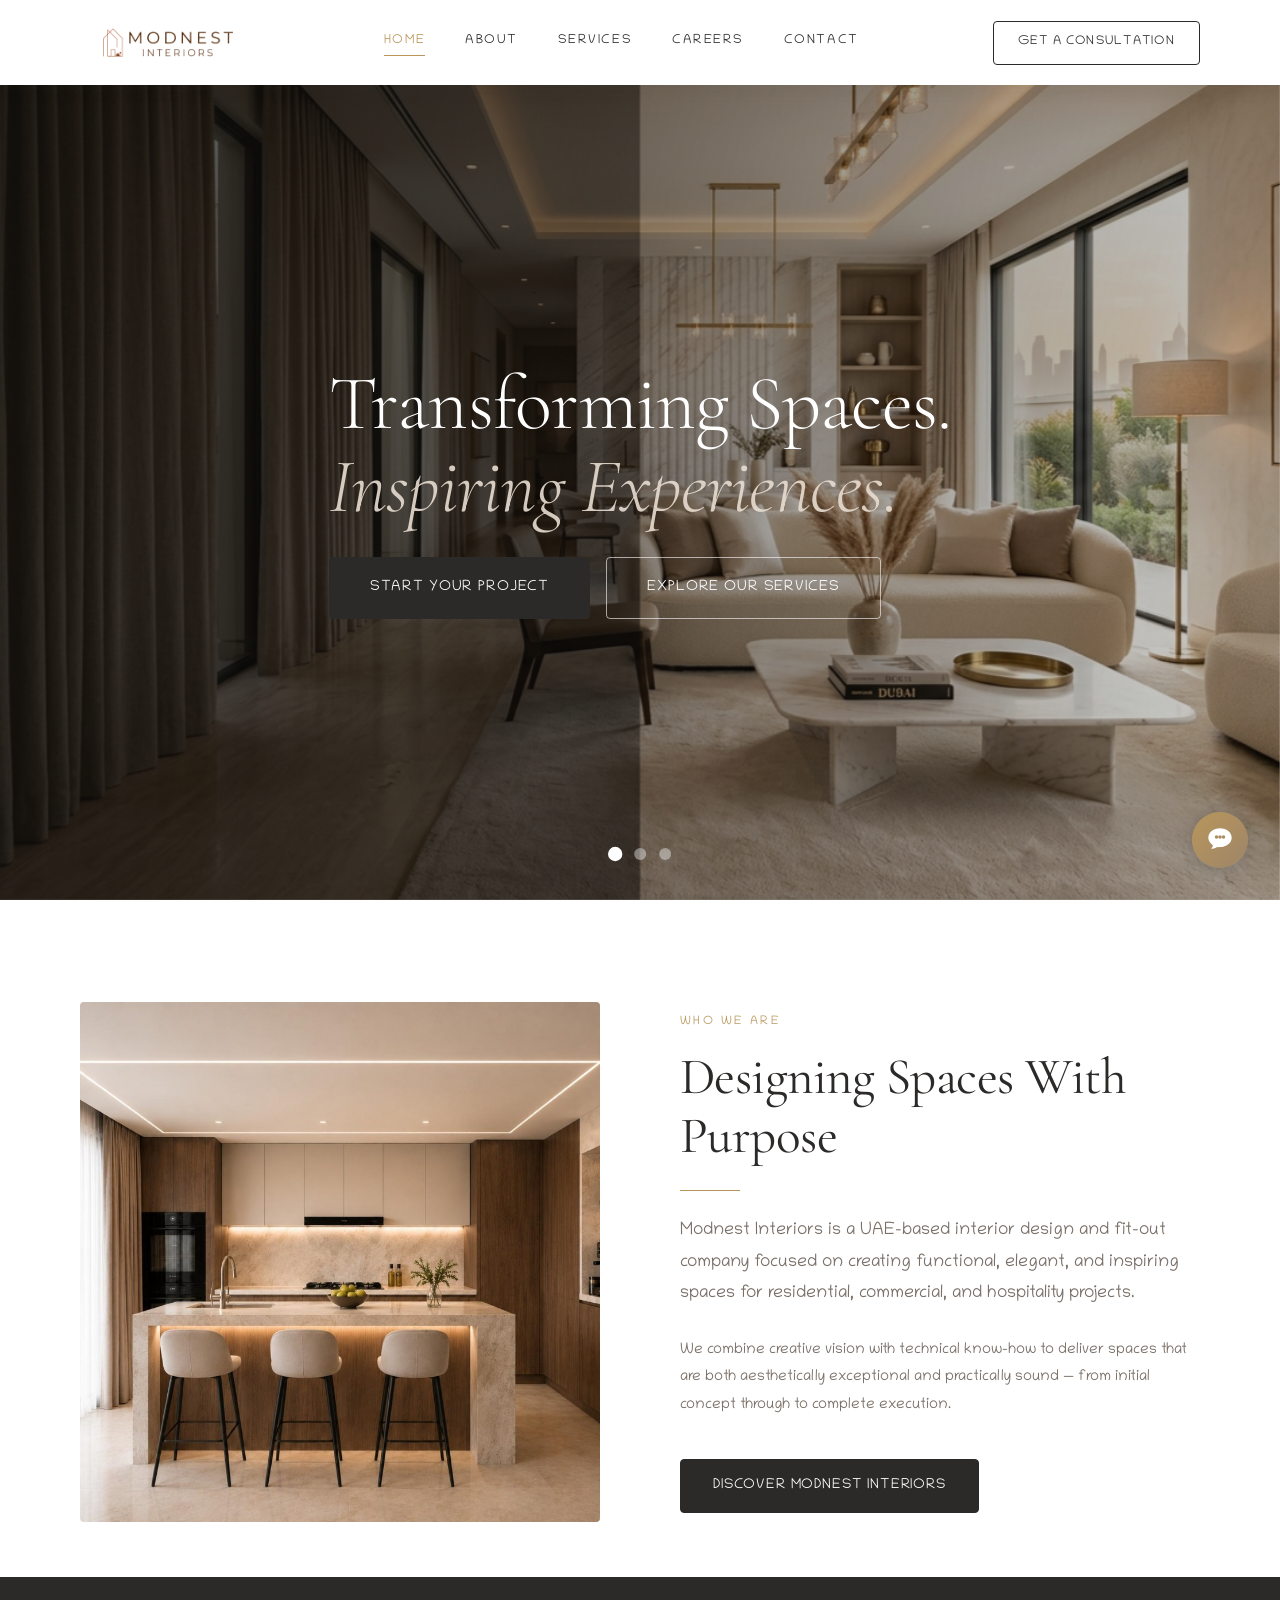
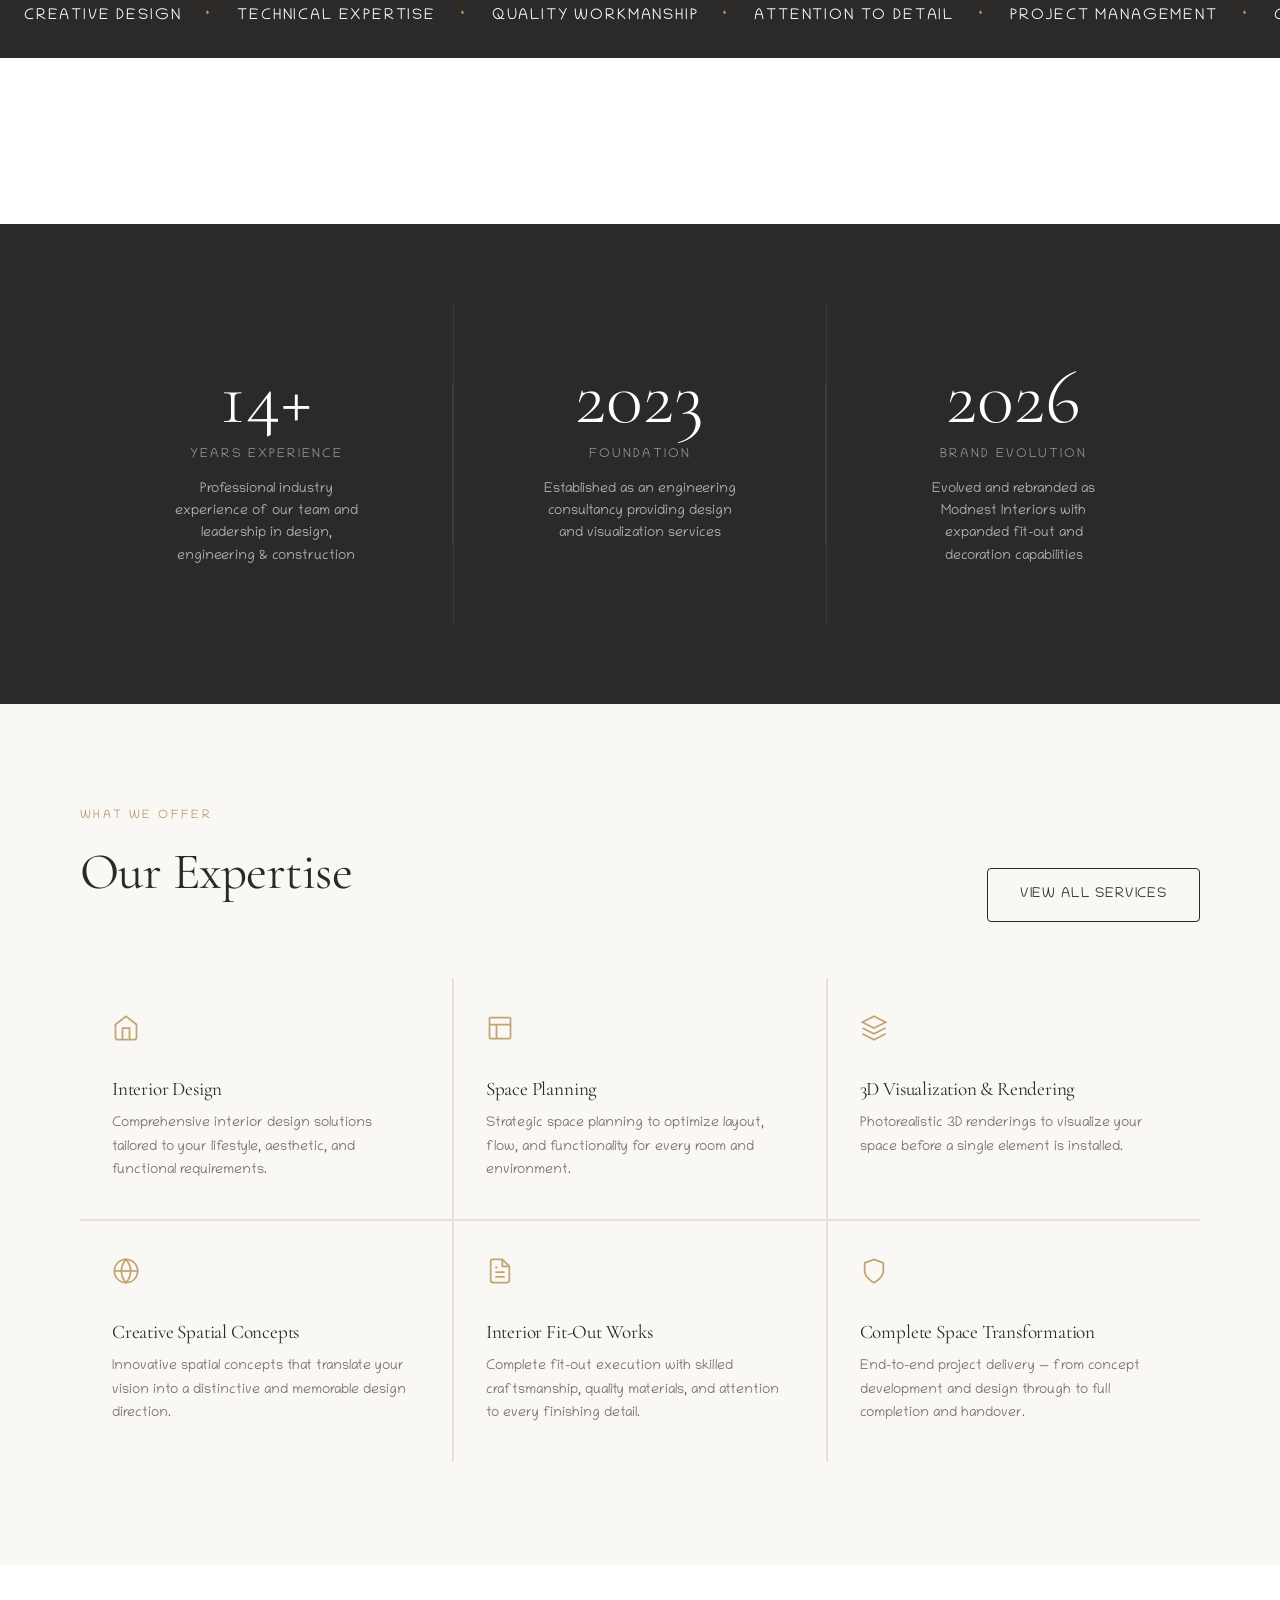
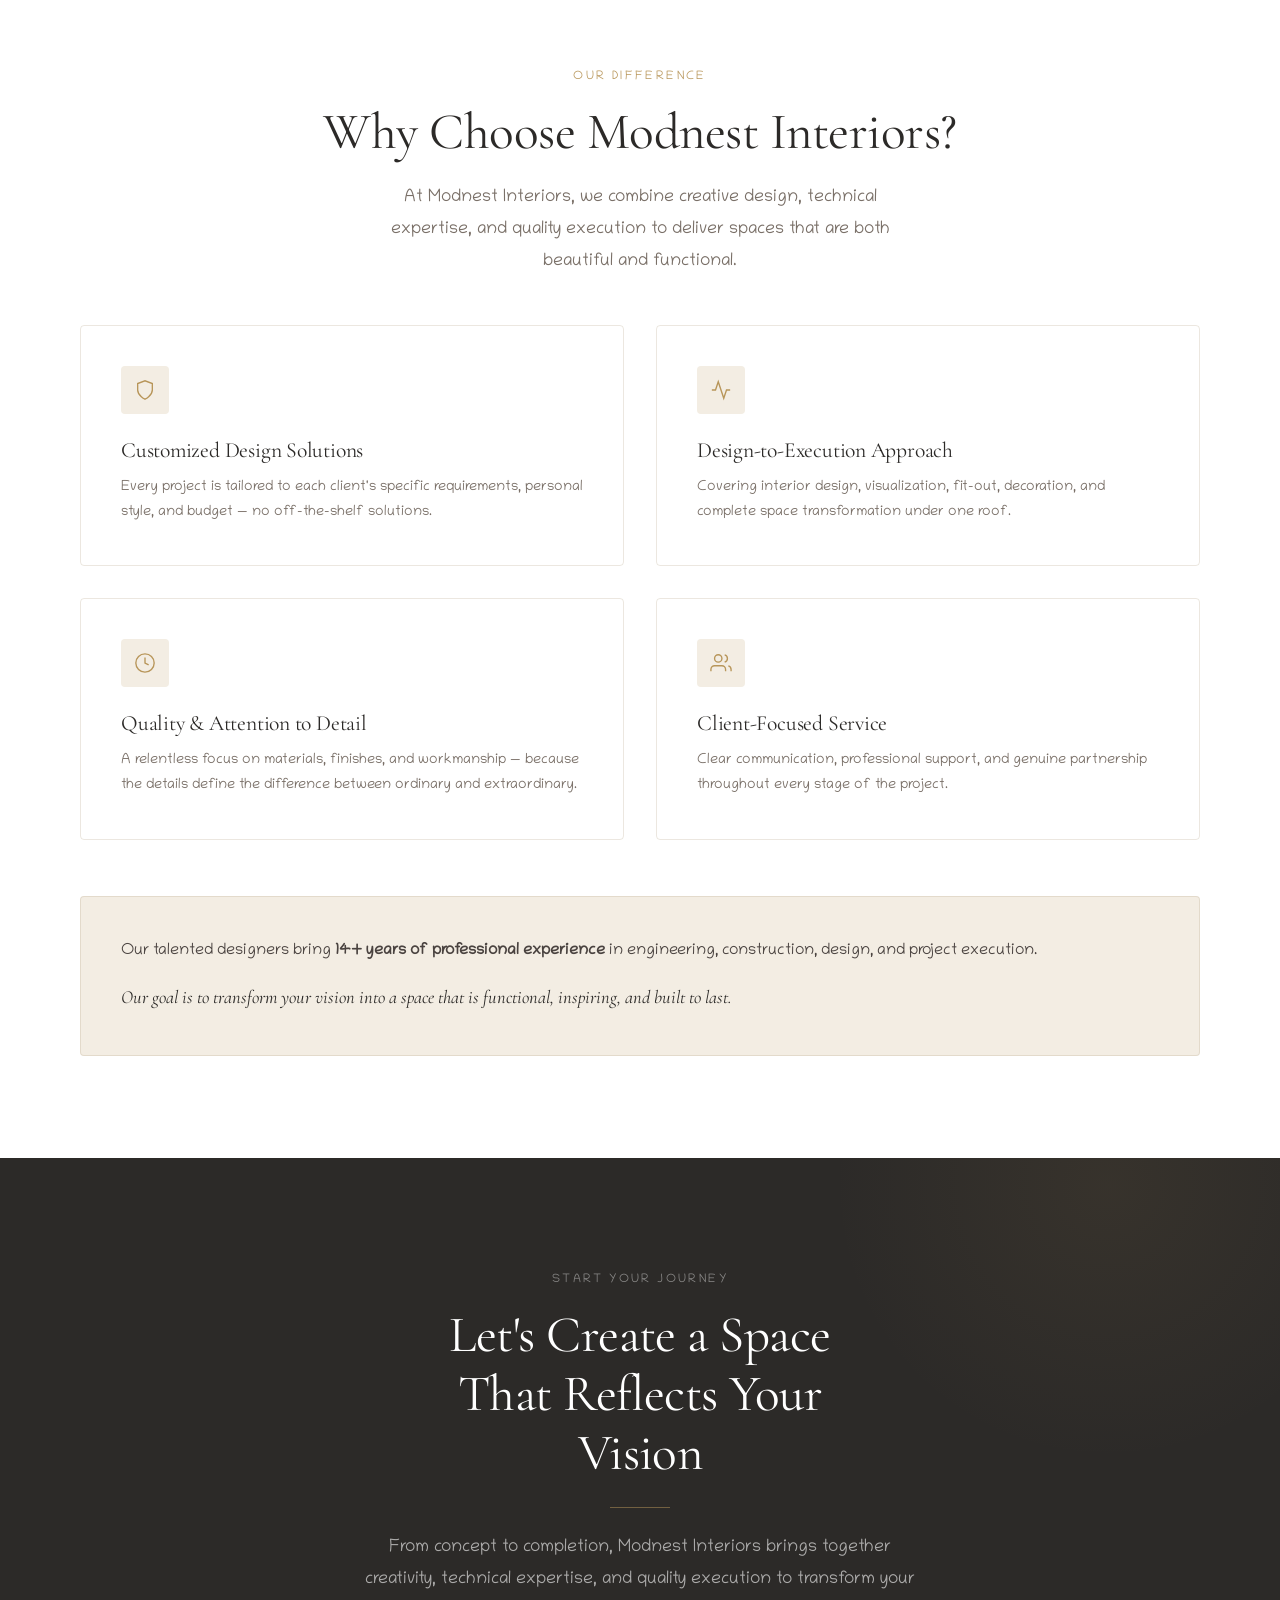
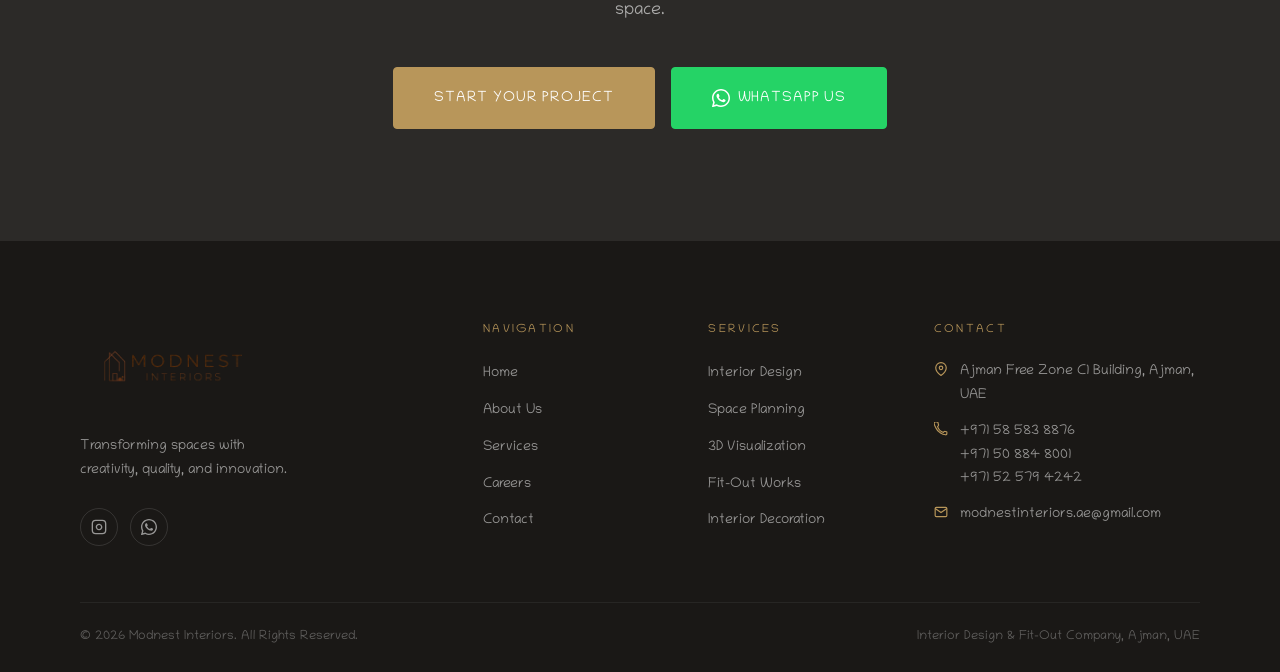
==== commit 5b237516: "ihfr" ====
--- a/index.html
+++ b/index.html
@@ -70,7 +70,6 @@
           <img src="assets/sector_residential.jpg" alt="Premium residential space interior" />
         </div>
       </div>
-      
       <div class="hero-overlay" aria-hidden="true"></div>
       <div class="container">
         <div class="hero-content">
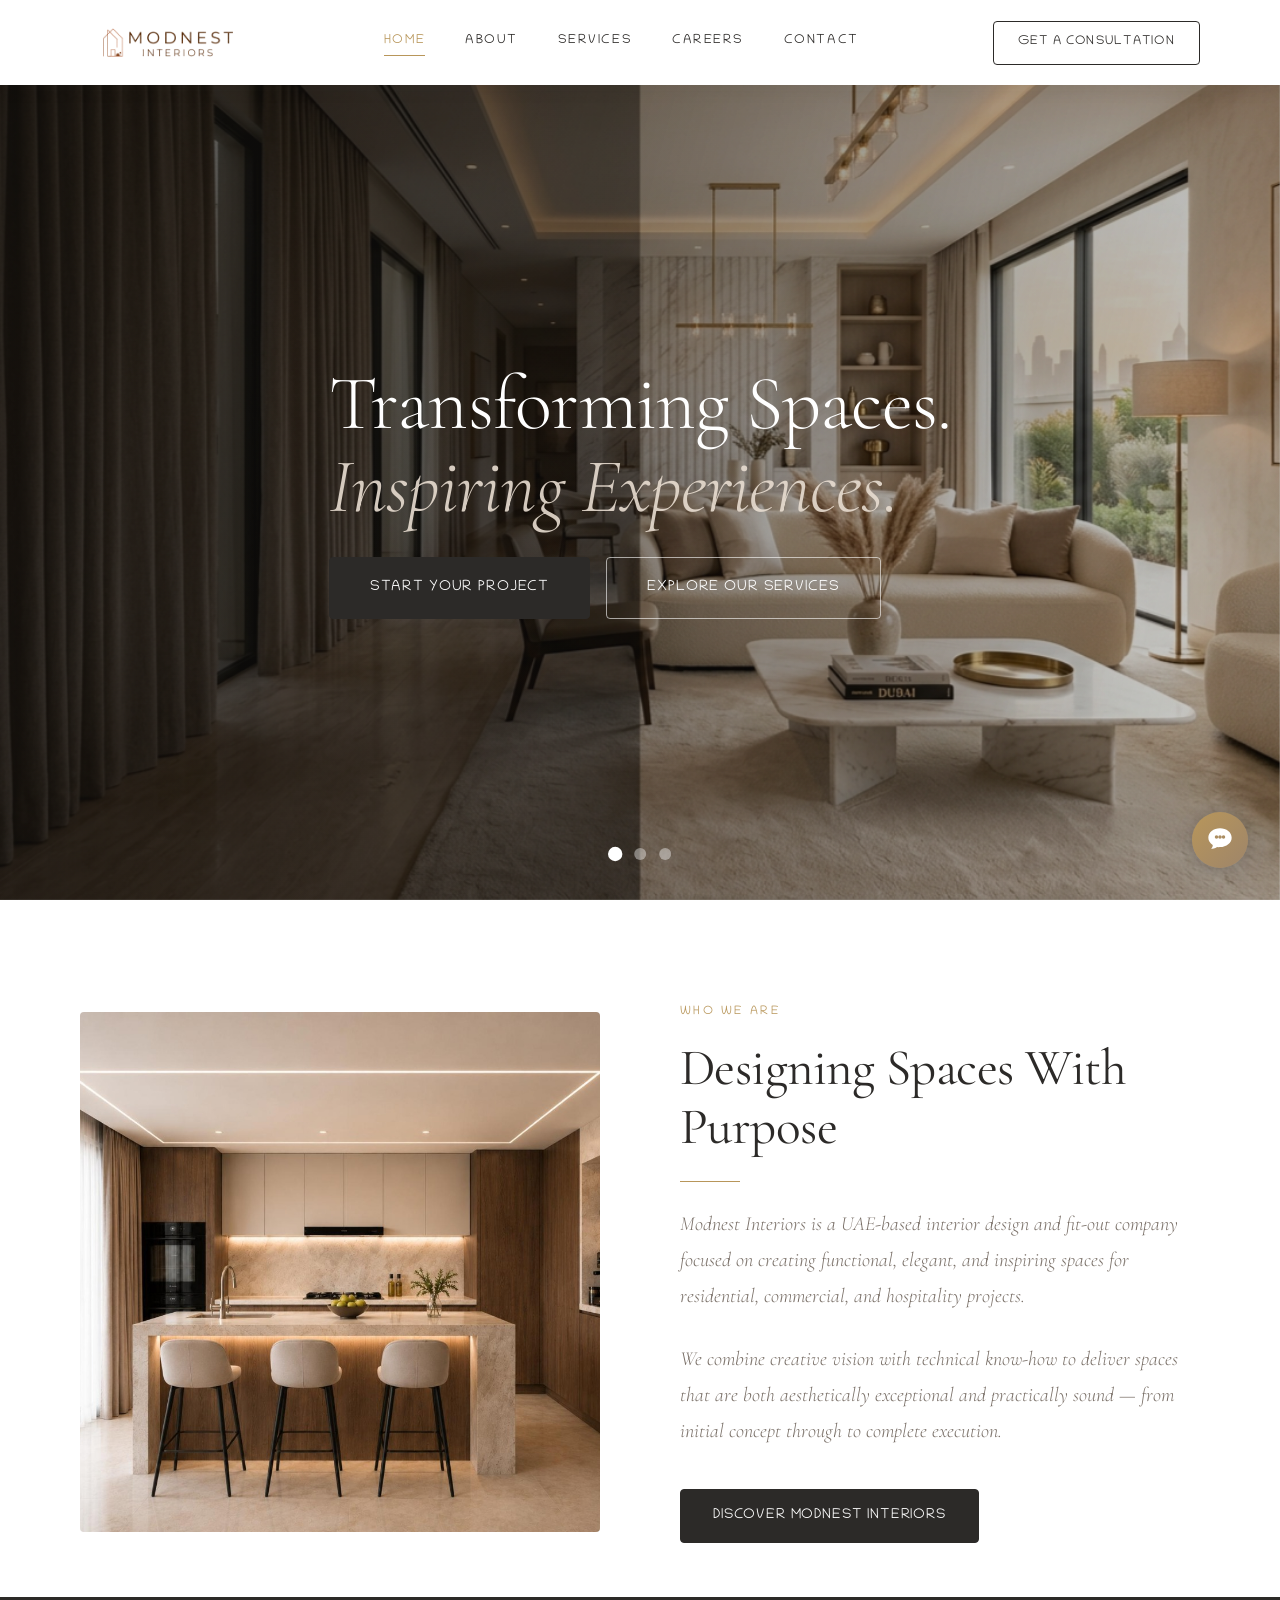
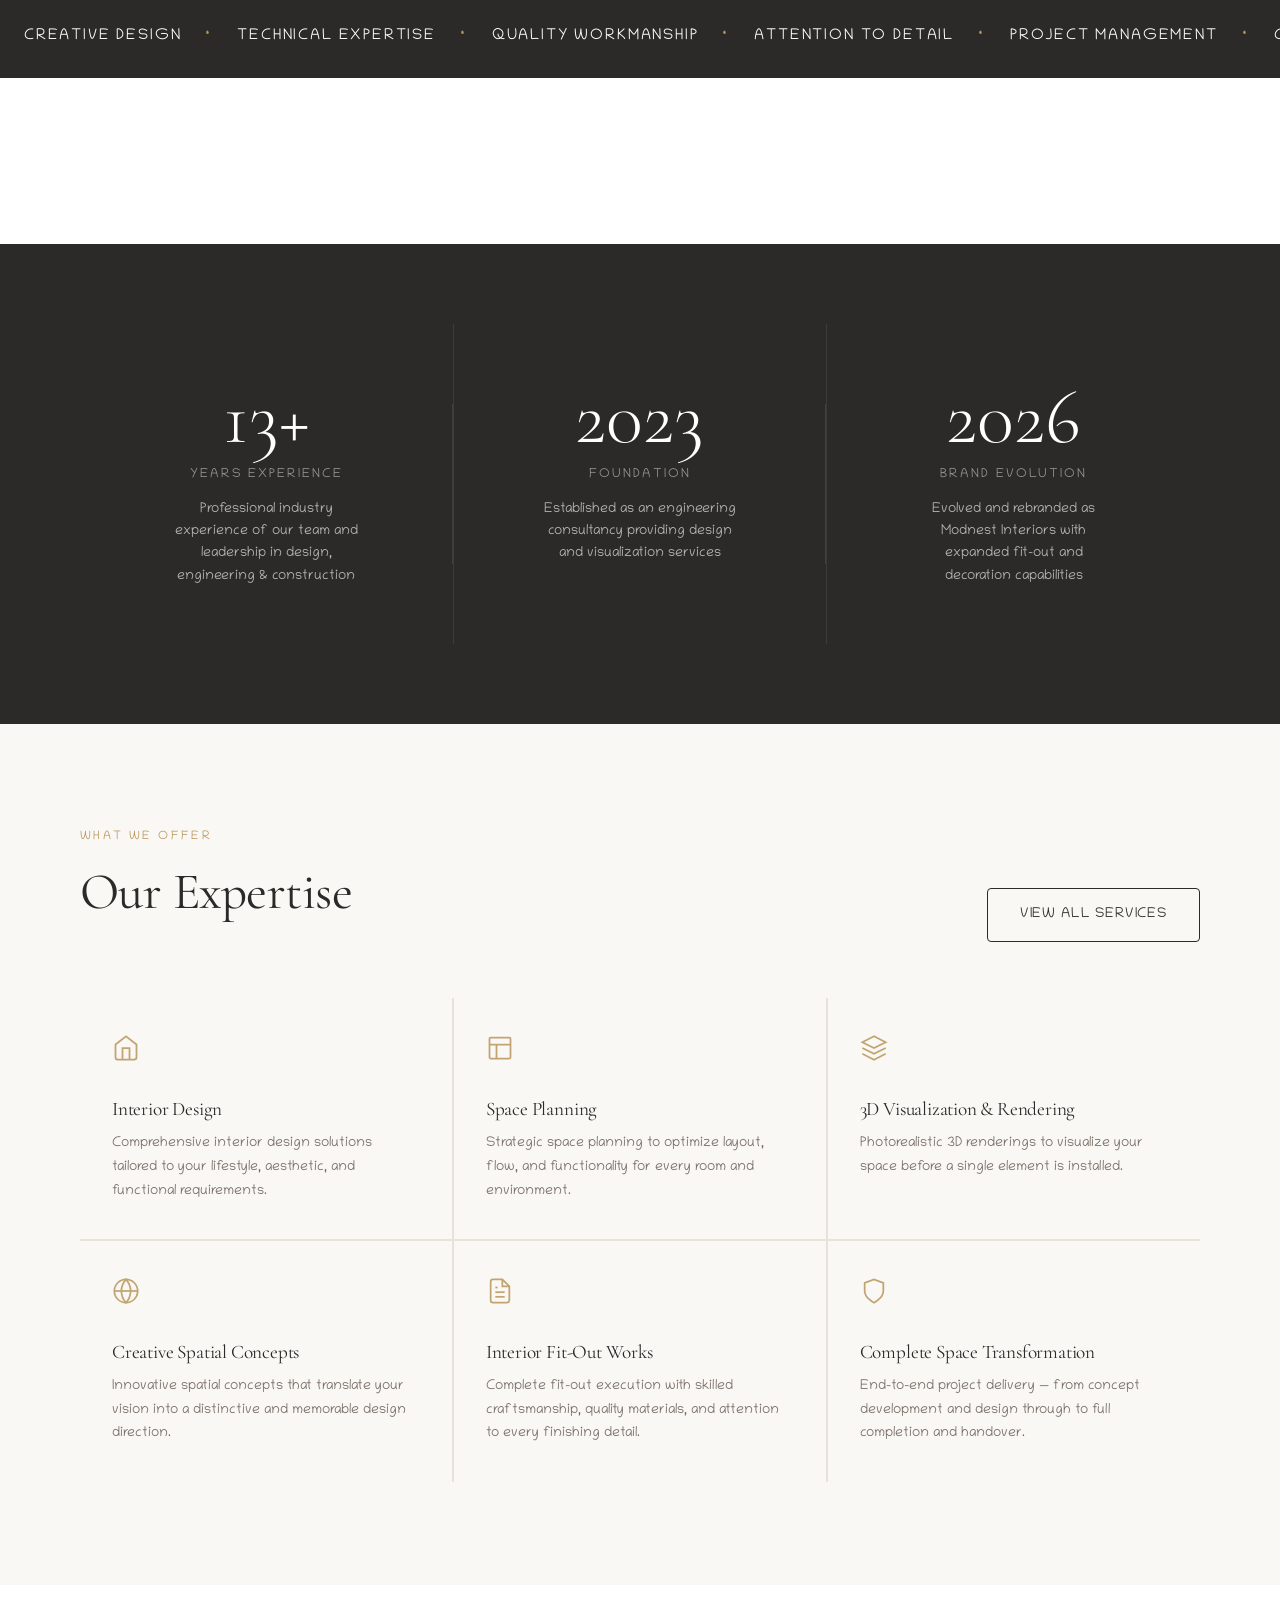
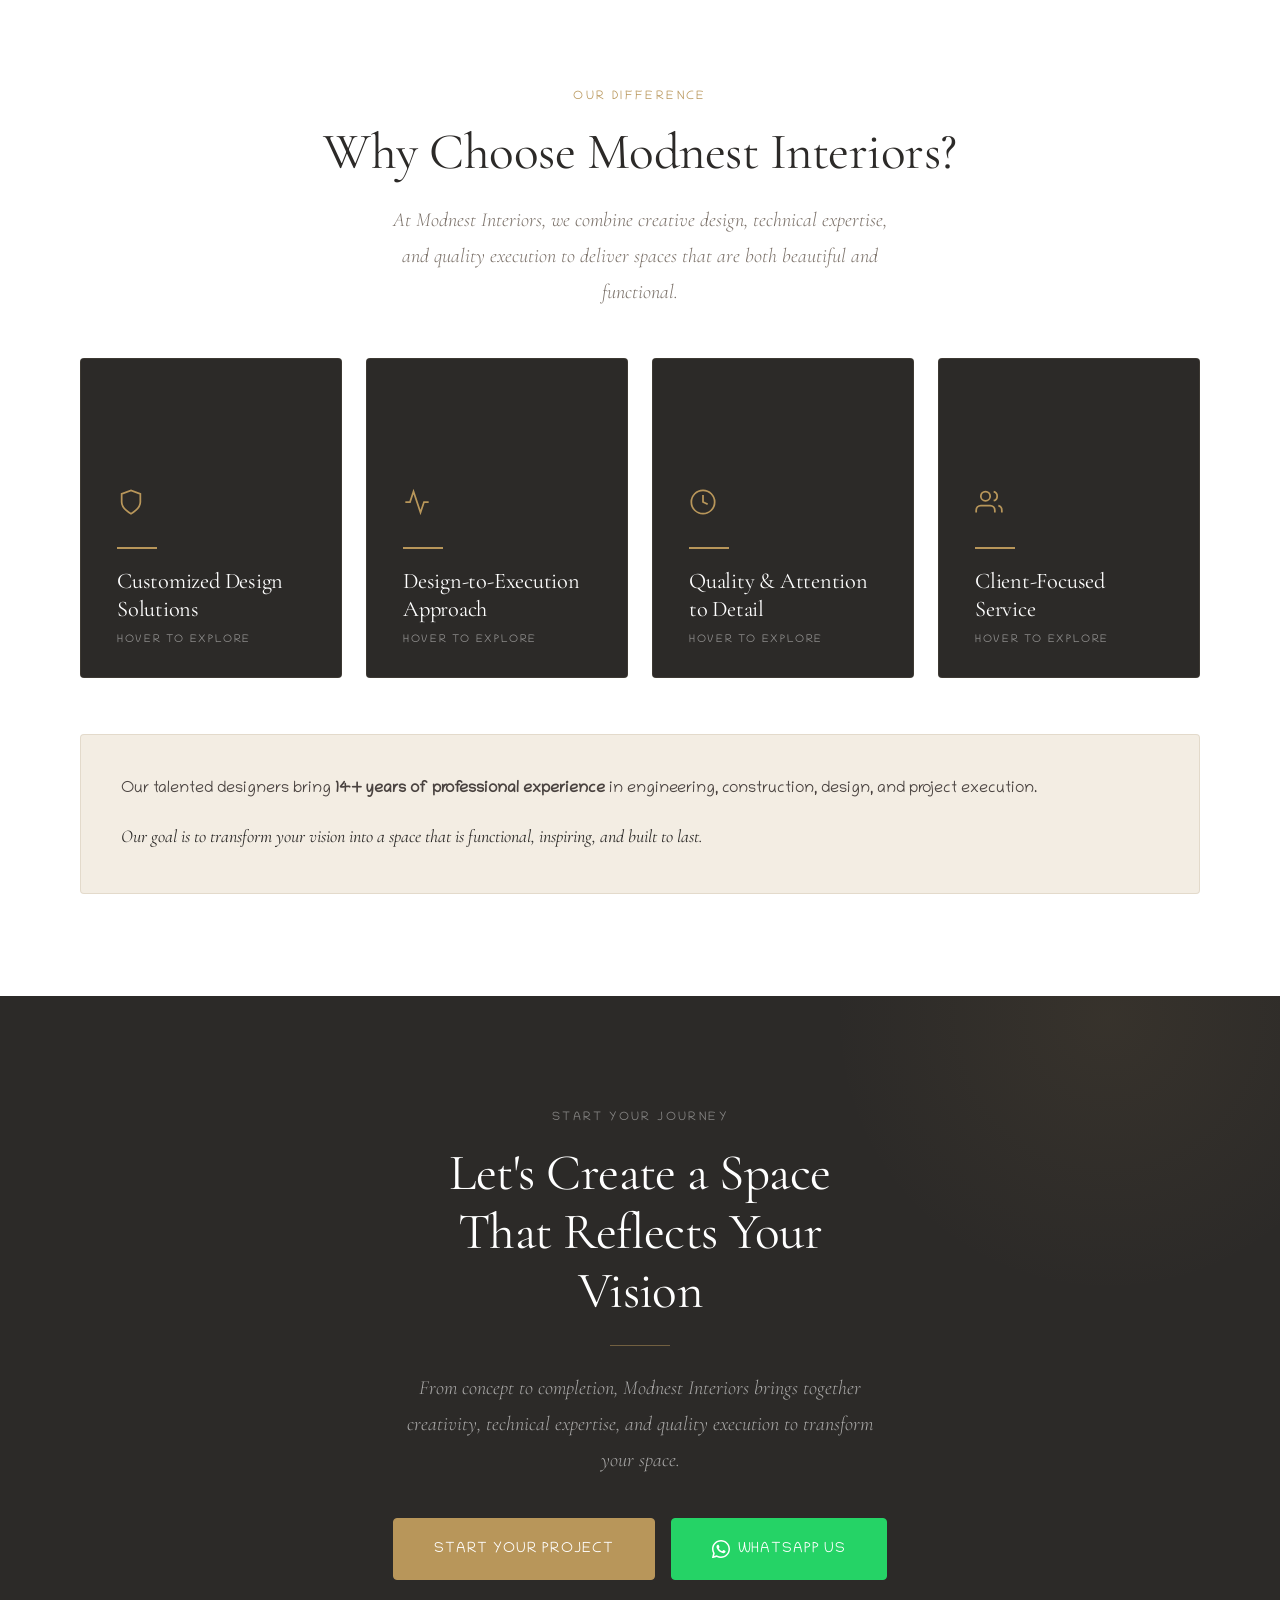
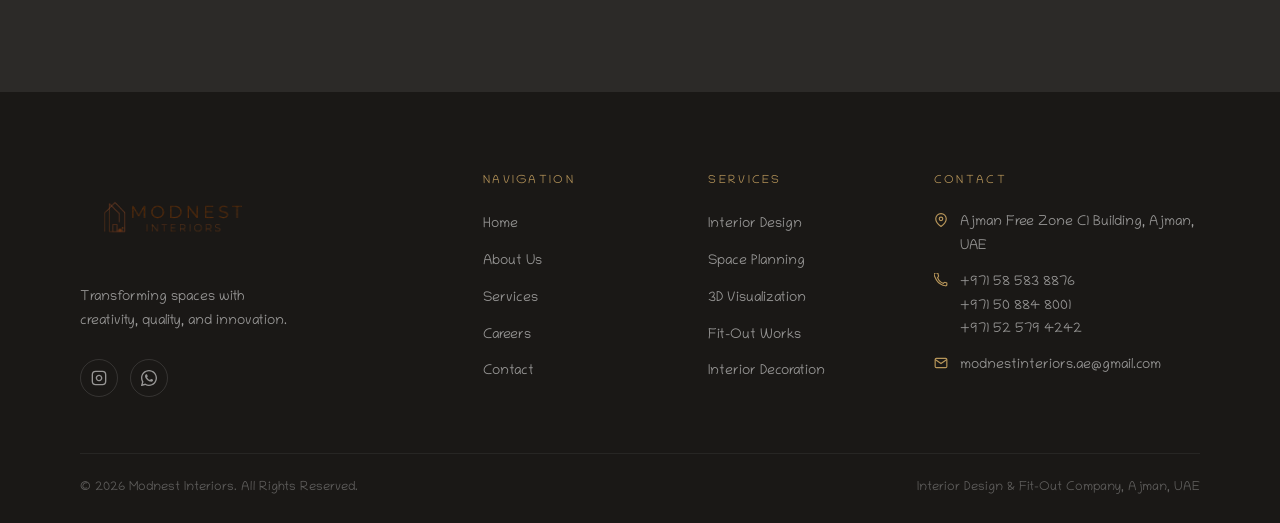
==== commit 57671dd9: "message" ====
--- a/index.html
+++ b/index.html
@@ -116,7 +116,7 @@
               fit-out company focused on creating functional, elegant, and inspiring spaces for residential, commercial,
               and hospitality projects.</p>
             <br />
-            <p style="font-size:0.95rem;color:var(--text-muted);line-height:1.8;">We combine creative vision with
+            <p class="section-subtitle" style="max-width:none;">We combine creative vision with
               technical know-how to deliver spaces that are both aesthetically exceptional and practically sound — from
               initial concept through to complete execution.</p>
 
@@ -126,7 +126,7 @@
           </div>
         </div>
       </div>
-      <br><br/>
+      <br><br />
       <div class="intro-marquee-wrapper">
         <div class="intro-marquee">
           <span>Creative Design</span><span class="dot">·</span>
@@ -272,7 +272,7 @@
       </div>
     </section>
 
-    
+
     <!-- ========== WHY CHOOSE US ========== -->
     <section class="why-section" aria-labelledby="why-heading">
       <div class="container">
@@ -284,52 +284,100 @@
         </div>
         <div class="why-grid">
 
-          <div class="why-card reveal reveal-delay-1">
-            <div class="why-icon" aria-hidden="true">
-              <svg width="22" height="22" viewBox="0 0 24 24" fill="none" stroke="currentColor" stroke-width="1.5">
-                <path d="M12 22s8-4 8-10V5l-8-3-8 3v7c0 6 8 10 8 10z" />
-              </svg>
-            </div>
-            <h3 class="why-title">Customized Design Solutions</h3>
-            <p class="why-desc">Every project is tailored to each client's specific requirements, personal style, and
-              budget — no off-the-shelf solutions.</p>
-          </div>
-
-          <div class="why-card reveal reveal-delay-2">
-            <div class="why-icon" aria-hidden="true">
-              <svg width="22" height="22" viewBox="0 0 24 24" fill="none" stroke="currentColor" stroke-width="1.5">
-                <polyline points="22 12 18 12 15 21 9 3 6 12 2 12" />
-              </svg>
-            </div>
-            <h3 class="why-title">Design-to-Execution Approach</h3>
-            <p class="why-desc">Covering interior design, visualization, fit-out, decoration, and complete space
-              transformation under one roof.</p>
-          </div>
-
-          <div class="why-card reveal reveal-delay-3">
-            <div class="why-icon" aria-hidden="true">
-              <svg width="22" height="22" viewBox="0 0 24 24" fill="none" stroke="currentColor" stroke-width="1.5">
-                <circle cx="12" cy="12" r="10" />
-                <polyline points="12 6 12 12 16 14" />
-              </svg>
-            </div>
-            <h3 class="why-title">Quality &amp; Attention to Detail</h3>
-            <p class="why-desc">A relentless focus on materials, finishes, and workmanship — because the details define
-              the difference between ordinary and extraordinary.</p>
-          </div>
-
-          <div class="why-card reveal reveal-delay-4">
-            <div class="why-icon" aria-hidden="true">
-              <svg width="22" height="22" viewBox="0 0 24 24" fill="none" stroke="currentColor" stroke-width="1.5">
-                <path d="M17 21v-2a4 4 0 00-4-4H5a4 4 0 00-4 4v2" />
-                <circle cx="9" cy="7" r="4" />
-                <path d="M23 21v-2a4 4 0 00-3-3.87" />
-                <path d="M16 3.13a4 4 0 010 7.75" />
-              </svg>
-            </div>
-            <h3 class="why-title">Client-Focused Service</h3>
-            <p class="why-desc">Clear communication, professional support, and genuine partnership throughout every
-              stage of the project.</p>
+          <!-- Card 01 -->
+          <div class="why-slide-card reveal reveal-delay-1">
+            <div class="why-slide-front">
+              <!-- <span class="why-slide-num">01</span> -->
+              <div class="why-slide-icon" aria-hidden="true">
+                <svg width="28" height="28" viewBox="0 0 24 24" fill="none" stroke="currentColor" stroke-width="1.5">
+                  <path d="M12 22s8-4 8-10V5l-8-3-8 3v7c0 6 8 10 8 10z" />
+                </svg>
+              </div>
+              <h3 class="why-slide-title">Customized Design Solutions</h3>
+              <span class="why-slide-cue">hover to explore</span>
+            </div>
+            <div class="why-slide-back">
+              <div class="why-slide-watermark" aria-hidden="true">
+                <svg width="28" height="28" viewBox="0 0 24 24" fill="none" stroke="currentColor" stroke-width="1.5">
+                  <path d="M12 22s8-4 8-10V5l-8-3-8 3v7c0 6 8 10 8 10z" />
+                </svg>
+              </div>
+              <p class="why-slide-desc">Every project is tailored to each client's specific requirements, personal style, and budget — no off-the-shelf solutions.</p>
+            </div>
+          </div>
+
+          <!-- Card 02 -->
+          <div class="why-slide-card reveal reveal-delay-2">
+            <div class="why-slide-front">
+              <!-- <span class="why-slide-num">02</span> -->
+              <div class="why-slide-icon" aria-hidden="true">
+                <svg width="28" height="28" viewBox="0 0 24 24" fill="none" stroke="currentColor" stroke-width="1.5">
+                  <polyline points="22 12 18 12 15 21 9 3 6 12 2 12" />
+                </svg>
+              </div>
+              <h3 class="why-slide-title">Design-to-Execution Approach</h3>
+              <span class="why-slide-cue">hover to explore</span>
+            </div>
+            <div class="why-slide-back">
+              <div class="why-slide-watermark" aria-hidden="true">
+                <svg width="28" height="28" viewBox="0 0 24 24" fill="none" stroke="currentColor" stroke-width="1.5">
+                  <polyline points="22 12 18 12 15 21 9 3 6 12 2 12" />
+                </svg>
+              </div>
+              <p class="why-slide-desc">Covering interior design, visualization, fit-out, decoration, and complete space transformation under one roof.</p>
+            </div>
+          </div>
+
+          <!-- Card 03 -->
+          <div class="why-slide-card reveal reveal-delay-3">
+            <div class="why-slide-front">
+              <!-- <span class="why-slide-num">03</span> -->
+              <div class="why-slide-icon" aria-hidden="true">
+                <svg width="28" height="28" viewBox="0 0 24 24" fill="none" stroke="currentColor" stroke-width="1.5">
+                  <circle cx="12" cy="12" r="10" />
+                  <polyline points="12 6 12 12 16 14" />
+                </svg>
+              </div>
+              <h3 class="why-slide-title">Quality &amp; Attention to Detail</h3>
+              <span class="why-slide-cue">hover to explore</span>
+            </div>
+            <div class="why-slide-back">
+              <div class="why-slide-watermark" aria-hidden="true">
+                <svg width="28" height="28" viewBox="0 0 24 24" fill="none" stroke="currentColor" stroke-width="1.5">
+                  <circle cx="12" cy="12" r="10" />
+                  <polyline points="12 6 12 12 16 14" />
+                </svg>
+              </div>
+              <p class="why-slide-desc">A relentless focus on materials, finishes, and workmanship — because the details define the difference between ordinary and extraordinary.</p>
+            </div>
+          </div>
+
+          <!-- Card 04 -->
+          <div class="why-slide-card reveal reveal-delay-4">
+            <div class="why-slide-front">
+              <!-- <span class="why-slide-num">04</span> -->
+              <div class="why-slide-icon" aria-hidden="true">
+                <svg width="28" height="28" viewBox="0 0 24 24" fill="none" stroke="currentColor" stroke-width="1.5">
+                  <path d="M17 21v-2a4 4 0 00-4-4H5a4 4 0 00-4 4v2" />
+                  <circle cx="9" cy="7" r="4" />
+                  <path d="M23 21v-2a4 4 0 00-3-3.87" />
+                  <path d="M16 3.13a4 4 0 010 7.75" />
+                </svg>
+              </div>
+              <h3 class="why-slide-title">Client-Focused Service</h3>
+              <span class="why-slide-cue">hover to explore</span>
+            </div>
+            <div class="why-slide-back">
+              <div class="why-slide-watermark" aria-hidden="true">
+                <svg width="28" height="28" viewBox="0 0 24 24" fill="none" stroke="currentColor" stroke-width="1.5">
+                  <path d="M17 21v-2a4 4 0 00-4-4H5a4 4 0 00-4 4v2" />
+                  <circle cx="9" cy="7" r="4" />
+                  <path d="M23 21v-2a4 4 0 00-3-3.87" />
+                  <path d="M16 3.13a4 4 0 010 7.75" />
+                </svg>
+              </div>
+              <p class="why-slide-desc">Clear communication, professional support, and genuine partnership throughout every stage of the project.</p>
+            </div>
           </div>
 
         </div>
@@ -464,29 +512,37 @@
   <!-- ========== FLOATING CONNECT BUTTON ========== -->
   <div class="fab-container">
     <div class="fab-options">
-      <a href="https://wa.me/message/Y6HI7CH6TFZ4J1" class="fab-option whatsapp" target="_blank" rel="noopener noreferrer" aria-label="WhatsApp">
+      <a href="https://wa.me/message/Y6HI7CH6TFZ4J1" class="fab-option whatsapp" target="_blank"
+        rel="noopener noreferrer" aria-label="WhatsApp">
         <svg viewBox="0 0 24 24" fill="currentColor" aria-hidden="true">
-          <path d="M17.472 14.382c-.297-.149-1.758-.867-2.03-.967-.273-.099-.471-.148-.67.15-.197.297-.767.966-.94 1.164-.173.199-.347.223-.644.075-.297-.15-1.255-.463-2.39-1.475-.883-.788-1.48-1.761-1.653-2.059-.173-.297-.018-.458.13-.606.134-.133.298-.347.446-.52.149-.174.198-.298.298-.497.099-.198.05-.371-.025-.52-.075-.149-.669-1.612-.916-2.207-.242-.579-.487-.5-.669-.51-.173-.008-.371-.01-.57-.01-.198 0-.52.074-.792.372-.272.297-1.04 1.016-1.04 2.479 0 1.462 1.065 2.875 1.213 3.074.149.198 2.096 3.2 5.077 4.487.709.306 1.262.489 1.694.625.712.227 1.36.195 1.871.118.571-.085 1.758-.719 2.006-1.413.248-.694.248-1.289.173-1.413-.074-.124-.272-.198-.57-.347z"/>
-          <path d="M12 0C5.374 0 0 5.373 0 12c0 2.117.549 4.1 1.504 5.823L.057 23.196a.75.75 0 00.919.92l5.454-1.429A11.95 11.95 0 0012 24c6.627 0 12-5.373 12-12S18.627 0 12 0zm0 22c-1.885 0-3.645-.52-5.155-1.42l-.358-.214-3.731.977.995-3.643-.231-.373A9.975 9.975 0 012 12C2 6.477 6.477 2 12 2s10 4.477 10 10-4.477 10-10 10z"/>
+          <path
+            d="M17.472 14.382c-.297-.149-1.758-.867-2.03-.967-.273-.099-.471-.148-.67.15-.197.297-.767.966-.94 1.164-.173.199-.347.223-.644.075-.297-.15-1.255-.463-2.39-1.475-.883-.788-1.48-1.761-1.653-2.059-.173-.297-.018-.458.13-.606.134-.133.298-.347.446-.52.149-.174.198-.298.298-.497.099-.198.05-.371-.025-.52-.075-.149-.669-1.612-.916-2.207-.242-.579-.487-.5-.669-.51-.173-.008-.371-.01-.57-.01-.198 0-.52.074-.792.372-.272.297-1.04 1.016-1.04 2.479 0 1.462 1.065 2.875 1.213 3.074.149.198 2.096 3.2 5.077 4.487.709.306 1.262.489 1.694.625.712.227 1.36.195 1.871.118.571-.085 1.758-.719 2.006-1.413.248-.694.248-1.289.173-1.413-.074-.124-.272-.198-.57-.347z" />
+          <path
+            d="M12 0C5.374 0 0 5.373 0 12c0 2.117.549 4.1 1.504 5.823L.057 23.196a.75.75 0 00.919.92l5.454-1.429A11.95 11.95 0 0012 24c6.627 0 12-5.373 12-12S18.627 0 12 0zm0 22c-1.885 0-3.645-.52-5.155-1.42l-.358-.214-3.731.977.995-3.643-.231-.373A9.975 9.975 0 012 12C2 6.477 6.477 2 12 2s10 4.477 10 10-4.477 10-10 10z" />
         </svg>
       </a>
-      <a href="https://www.instagram.com/modnestinteriors_ae?igsi=MWZ4bWphNGYyOWVhaw==&utm_source=ig_contact_invite" class="fab-option instagram" target="_blank" rel="noopener noreferrer" aria-label="Instagram">
+      <a href="https://www.instagram.com/modnestinteriors_ae?igsi=MWZ4bWphNGYyOWVhaw==&utm_source=ig_contact_invite"
+        class="fab-option instagram" target="_blank" rel="noopener noreferrer" aria-label="Instagram">
         <svg viewBox="0 0 24 24" fill="currentColor" aria-hidden="true">
-          <path d="M12 2.163c3.204 0 3.584.012 4.85.07 3.252.148 4.771 1.691 4.919 4.919.058 1.265.069 1.645.069 4.849 0 3.205-.012 3.584-.069 4.849-.149 3.225-1.664 4.771-4.919 4.919-1.266.058-1.644.07-4.85.07-3.204 0-3.584-.012-4.849-.07-3.26-.149-4.771-1.699-4.919-4.92-.058-1.265-.07-1.644-.07-4.849 0-3.204.013-3.583.07-4.849.149-3.227 1.664-4.771 4.919-4.919 1.266-.057 1.645-.069 4.849-.069zM12 0C8.741 0 8.333.014 7.053.072 2.695.272.273 2.69.073 7.052.014 8.333 0 8.741 0 12c0 3.259.014 3.668.072 4.948.2 4.358 2.618 6.78 6.98 6.98C8.333 23.986 8.741 24 12 24c3.259 0 3.668-.014 4.948-.072 4.354-.2 6.782-2.618 6.979-6.98.059-1.28.073-1.689.073-4.948 0-3.259-.014-3.667-.072-4.947-.196-4.354-2.617-6.78-6.979-6.98C15.668.014 15.259 0 12 0zm0 5.838a6.162 6.162 0 100 12.324 6.162 6.162 0 000-12.324zM12 16a4 4 0 110-8 4 4 0 010 8zm6.406-11.845a1.44 1.44 0 100 2.881 1.44 1.44 0 000-2.881z"/>
+          <path
+            d="M12 2.163c3.204 0 3.584.012 4.85.07 3.252.148 4.771 1.691 4.919 4.919.058 1.265.069 1.645.069 4.849 0 3.205-.012 3.584-.069 4.849-.149 3.225-1.664 4.771-4.919 4.919-1.266.058-1.644.07-4.85.07-3.204 0-3.584-.012-4.849-.07-3.26-.149-4.771-1.699-4.919-4.92-.058-1.265-.07-1.644-.07-4.849 0-3.204.013-3.583.07-4.849.149-3.227 1.664-4.771 4.919-4.919 1.266-.057 1.645-.069 4.849-.069zM12 0C8.741 0 8.333.014 7.053.072 2.695.272.273 2.69.073 7.052.014 8.333 0 8.741 0 12c0 3.259.014 3.668.072 4.948.2 4.358 2.618 6.78 6.98 6.98C8.333 23.986 8.741 24 12 24c3.259 0 3.668-.014 4.948-.072 4.354-.2 6.782-2.618 6.979-6.98.059-1.28.073-1.689.073-4.948 0-3.259-.014-3.667-.072-4.947-.196-4.354-2.617-6.78-6.979-6.98C15.668.014 15.259 0 12 0zm0 5.838a6.162 6.162 0 100 12.324 6.162 6.162 0 000-12.324zM12 16a4 4 0 110-8 4 4 0 010 8zm6.406-11.845a1.44 1.44 0 100 2.881 1.44 1.44 0 000-2.881z" />
         </svg>
       </a>
       <a href="contact.html" class="fab-option contact" aria-label="Contact Us">
         <svg viewBox="0 0 24 24" fill="currentColor" aria-hidden="true">
-          <path d="M20 4H4c-1.1 0-2 .9-2 2v12c0 1.1.9 2 2 2h16c1.1 0 2-.9 2-2V6c0-1.1-.9-2-2-2zm-8 2c1.66 0 3 1.34 3 3s-1.34 3-3 3-3-1.34-3-3 1.34-3 3-3zm6 12H6v-1c0-2 4-3.1 6-3.1s6 1.1 6 3.1v1z"/>
+          <path
+            d="M20 4H4c-1.1 0-2 .9-2 2v12c0 1.1.9 2 2 2h16c1.1 0 2-.9 2-2V6c0-1.1-.9-2-2-2zm-8 2c1.66 0 3 1.34 3 3s-1.34 3-3 3-3-1.34-3-3 1.34-3 3-3zm6 12H6v-1c0-2 4-3.1 6-3.1s6 1.1 6 3.1v1z" />
         </svg>
       </a>
     </div>
     <button class="fab-main" id="fab-main" aria-label="Connect Us">
       <svg class="icon-connect" viewBox="0 0 24 24" fill="currentColor" aria-hidden="true">
-        <path d="M12 2C6.477 2 2 5.582 2 10c0 2.535 1.458 4.792 3.738 6.222.185.792-.128 2.222-1.373 3.328 0 0 2.879.168 5.176-1.464A11.758 11.758 0 0 0 12 18c5.523 0 10-3.582 10-8s-4.477-8-10-8zm-3 9a1.5 1.5 0 1 1 0-3 1.5 1.5 0 0 1 0 3zm3 0a1.5 1.5 0 1 1 0-3 1.5 1.5 0 0 1 0 3zm3 0a1.5 1.5 0 1 1 0-3 1.5 1.5 0 0 1 0 3z"/>
+        <path
+          d="M12 2C6.477 2 2 5.582 2 10c0 2.535 1.458 4.792 3.738 6.222.185.792-.128 2.222-1.373 3.328 0 0 2.879.168 5.176-1.464A11.758 11.758 0 0 0 12 18c5.523 0 10-3.582 10-8s-4.477-8-10-8zm-3 9a1.5 1.5 0 1 1 0-3 1.5 1.5 0 0 1 0 3zm3 0a1.5 1.5 0 1 1 0-3 1.5 1.5 0 0 1 0 3zm3 0a1.5 1.5 0 1 1 0-3 1.5 1.5 0 0 1 0 3z" />
       </svg>
       <svg class="icon-close" viewBox="0 0 24 24" fill="currentColor" aria-hidden="true">
-        <path d="M19 6.41L17.59 5 12 10.59 6.41 5 5 6.41 10.59 12 5 17.59 6.41 19 12 13.41 17.59 19 19 17.59 13.41 12z"/>
+        <path
+          d="M19 6.41L17.59 5 12 10.59 6.41 5 5 6.41 10.59 12 5 17.59 6.41 19 12 13.41 17.59 19 19 17.59 13.41 12z" />
       </svg>
     </button>
   </div>
--- a/css/style.css
+++ b/css/style.css
@@ -8,31 +8,31 @@
 
 /* ---- CSS Custom Properties ---- */
 :root {
-  --bg:            #FAF8F5;
-  --cream:         #F3EDE3;
-  --beige:         #E8DDD0;
-  --beige-mid:     #D4C4B0;
-  --taupe:         #9E856A;
-  --brown:         #6B4F35;
-  --gold:          #B8965A;
-  --charcoal:      #2C2A28;
-  --dark:          #1A1816;
-  --text-body:     #4A4340;
-  --text-muted:    #7A7068;
-  --white:         #FFFFFF;
-  --border:        rgba(180,160,130,0.25);
-  --border-light:  rgba(180,160,130,0.12);
-
-  --serif:  'Cormorant Garamond', Georgia, serif;
-  --sans:   'Chilanka', system-ui, -apple-system, sans-serif;
-
-  --radius-sm:  4px;
-  --radius-md:  8px;
-  --radius-lg:  16px;
-
-  --shadow-soft: 0 4px 30px rgba(44,42,40,0.06);
-  --shadow-card: 0 2px 20px rgba(44,42,40,0.08);
-  --shadow-hover: 0 8px 40px rgba(44,42,40,0.14);
+  --bg: #FAF8F5;
+  --cream: #F3EDE3;
+  --beige: #E8DDD0;
+  --beige-mid: #D4C4B0;
+  --taupe: #9E856A;
+  --brown: #6B4F35;
+  --gold: #B8965A;
+  --charcoal: #2C2A28;
+  --dark: #1A1816;
+  --text-body: #4A4340;
+  --text-muted: #7A7068;
+  --white: #FFFFFF;
+  --border: rgba(180, 160, 130, 0.25);
+  --border-light: rgba(180, 160, 130, 0.12);
+
+  --serif: 'Cormorant Garamond', Georgia, serif;
+  --sans: 'Chilanka', system-ui, -apple-system, sans-serif;
+
+  --radius-sm: 4px;
+  --radius-md: 8px;
+  --radius-lg: 16px;
+
+  --shadow-soft: 0 4px 30px rgba(44, 42, 40, 0.06);
+  --shadow-card: 0 2px 20px rgba(44, 42, 40, 0.08);
+  --shadow-hover: 0 8px 40px rgba(44, 42, 40, 0.14);
 
   --transition: 0.35s cubic-bezier(0.4, 0, 0.2, 1);
   --transition-fast: 0.2s ease;
@@ -43,7 +43,13 @@
 }
 
 /* ---- Reset & Base ---- */
-*, *::before, *::after { box-sizing: border-box; margin: 0; padding: 0; }
+*,
+*::before,
+*::after {
+  box-sizing: border-box;
+  margin: 0;
+  padding: 0;
+}
 
 html {
   scroll-behavior: smooth;
@@ -78,15 +84,22 @@
   background: none;
 }
 
-input, textarea, select {
+input,
+textarea,
+select {
   font-family: var(--sans);
   font-size: 1rem;
 }
 
-ul { list-style: none; }
+ul {
+  list-style: none;
+}
 
 @media (prefers-reduced-motion: reduce) {
-  *, *::before, *::after {
+
+  *,
+  *::before,
+  *::after {
     animation-duration: 0.01ms !important;
     transition-duration: 0.01ms !important;
     scroll-behavior: auto !important;
@@ -100,14 +113,33 @@
   padding-inline: var(--gutter);
 }
 
-.section-py { padding-block: var(--section-py); }
-
-.grid-2 { display: grid; grid-template-columns: repeat(2, 1fr); gap: 2rem; }
-.grid-3 { display: grid; grid-template-columns: repeat(3, 1fr); gap: 2rem; }
-.grid-4 { display: grid; grid-template-columns: repeat(4, 1fr); gap: 2rem; }
+.section-py {
+  padding-block: var(--section-py);
+}
+
+.grid-2 {
+  display: grid;
+  grid-template-columns: repeat(2, 1fr);
+  gap: 2rem;
+}
+
+.grid-3 {
+  display: grid;
+  grid-template-columns: repeat(3, 1fr);
+  gap: 2rem;
+}
+
+.grid-4 {
+  display: grid;
+  grid-template-columns: repeat(4, 1fr);
+  gap: 2rem;
+}
 
 /* ---- Typography ---- */
-h1, h2, h3, h4 {
+h1,
+h2,
+h3,
+h4 {
   font-family: var(--serif);
   font-weight: 400;
   line-height: 1.15;
@@ -140,10 +172,20 @@
   color: var(--text-muted);
   max-width: 55ch;
   line-height: 1.8;
-}
-
-.text-center { text-align: center; }
-.text-center .section-subtitle { margin-inline: auto; }
+  font-family: 'Cormorant Garamond', Georgia, serif;
+  font-style: italic;
+  font-weight: 300;
+  font-size: 20px;
+  /* Regular / Medium */
+}
+
+.text-center {
+  text-align: center;
+}
+
+.text-center .section-subtitle {
+  margin-inline: auto;
+}
 
 /* ---- Buttons ---- */
 .btn {
@@ -166,11 +208,12 @@
   color: var(--white);
   border: 1.5px solid var(--charcoal);
 }
+
 .btn-primary:hover {
   background: var(--brown);
   border-color: var(--brown);
   transform: translateY(-1px);
-  box-shadow: 0 6px 24px rgba(44,42,40,0.2);
+  box-shadow: 0 6px 24px rgba(44, 42, 40, 0.2);
 }
 
 .btn-outline {
@@ -178,6 +221,7 @@
   color: var(--charcoal);
   border: 1.5px solid var(--charcoal);
 }
+
 .btn-outline:hover {
   background: var(--charcoal);
   color: var(--white);
@@ -189,11 +233,12 @@
   color: var(--white);
   border: 1.5px solid var(--gold);
 }
+
 .btn-gold:hover {
   background: var(--brown);
   border-color: var(--brown);
   transform: translateY(-1px);
-  box-shadow: 0 6px 24px rgba(184,150,90,0.3);
+  box-shadow: 0 6px 24px rgba(184, 150, 90, 0.3);
 }
 
 .btn-whatsapp {
@@ -201,11 +246,12 @@
   color: var(--white);
   border: 1.5px solid #25D366;
 }
+
 .btn-whatsapp:hover {
   background: #1DB954;
   border-color: #1DB954;
   transform: translateY(-1px);
-  box-shadow: 0 6px 24px rgba(37,211,102,0.3);
+  box-shadow: 0 6px 24px rgba(37, 211, 102, 0.3);
 }
 
 .btn-lg {
@@ -225,7 +271,10 @@
   background: var(--gold);
   margin: 1.5rem 0;
 }
-.divider-center { margin-inline: auto; }
+
+.divider-center {
+  margin-inline: auto;
+}
 
 /* ---- Reveal Animations ---- */
 .reveal {
@@ -233,34 +282,57 @@
   transform: translateY(28px);
   transition: opacity 0.7s ease, transform 0.7s ease;
 }
+
 .reveal.revealed {
   opacity: 1;
   transform: translateY(0);
 }
+
 .reveal-left {
   opacity: 0;
   transform: translateX(-32px);
   transition: opacity 0.7s ease, transform 0.7s ease;
 }
+
 .reveal-left.revealed {
   opacity: 1;
   transform: translateX(0);
 }
+
 .reveal-right {
   opacity: 0;
   transform: translateX(32px);
   transition: opacity 0.7s ease, transform 0.7s ease;
 }
+
 .reveal-right.revealed {
   opacity: 1;
   transform: translateX(0);
 }
-.reveal-delay-1 { transition-delay: 0.1s; }
-.reveal-delay-2 { transition-delay: 0.2s; }
-.reveal-delay-3 { transition-delay: 0.3s; }
-.reveal-delay-4 { transition-delay: 0.4s; }
-.reveal-delay-5 { transition-delay: 0.5s; }
-.reveal-delay-6 { transition-delay: 0.6s; }
+
+.reveal-delay-1 {
+  transition-delay: 0.1s;
+}
+
+.reveal-delay-2 {
+  transition-delay: 0.2s;
+}
+
+.reveal-delay-3 {
+  transition-delay: 0.3s;
+}
+
+.reveal-delay-4 {
+  transition-delay: 0.4s;
+}
+
+.reveal-delay-5 {
+  transition-delay: 0.5s;
+}
+
+.reveal-delay-6 {
+  transition-delay: 0.6s;
+}
 
 /* ============================================================
    HEADER / NAVIGATION
@@ -272,7 +344,7 @@
   right: 0;
   z-index: 1000;
   background: #FFFFFF;
-  box-shadow: 0 1px 20px rgba(44,42,40,0.08);
+  box-shadow: 0 1px 20px rgba(44, 42, 40, 0.08);
   padding: 1 rem 0;
 }
 
@@ -325,8 +397,15 @@
   transition: width var(--transition);
 }
 
-.nav-link:hover, .nav-link.active { color: var(--gold); }
-.nav-link:hover::after, .nav-link.active::after { width: 100%; }
+.nav-link:hover,
+.nav-link.active {
+  color: var(--gold);
+}
+
+.nav-link:hover::after,
+.nav-link.active::after {
+  width: 100%;
+}
 
 
 
@@ -341,6 +420,7 @@
   color: var(--charcoal);
   transition: var(--transition);
 }
+
 .btn-cta:hover {
   background: var(--charcoal);
   color: var(--white);
@@ -355,6 +435,7 @@
   padding: 4px;
   z-index: 1100;
 }
+
 .hamburger span {
   display: block;
   width: 24px;
@@ -364,9 +445,18 @@
   transform-origin: center;
 }
 
-.hamburger.open span:nth-child(1) { transform: translateY(6.5px) rotate(45deg); }
-.hamburger.open span:nth-child(2) { opacity: 0; transform: scaleX(0); }
-.hamburger.open span:nth-child(3) { transform: translateY(-6.5px) rotate(-45deg); }
+.hamburger.open span:nth-child(1) {
+  transform: translateY(6.5px) rotate(45deg);
+}
+
+.hamburger.open span:nth-child(2) {
+  opacity: 0;
+  transform: scaleX(0);
+}
+
+.hamburger.open span:nth-child(3) {
+  transform: translateY(-6.5px) rotate(-45deg);
+}
 
 /* Mobile nav */
 .mobile-nav {
@@ -383,10 +473,12 @@
   pointer-events: none;
   transition: opacity var(--transition);
 }
+
 .mobile-nav.open {
   opacity: 1;
   pointer-events: all;
 }
+
 .mobile-nav .nav-link {
   font-size: 1.75rem;
   font-family: var(--serif);
@@ -394,19 +486,27 @@
   color: var(--charcoal) !important;
   font-weight: 400;
 }
-.mobile-nav .nav-link::after { display: none; }
+
+.mobile-nav .nav-link::after {
+  display: none;
+}
+
 .mobile-nav .btn-cta {
   font-size: 0.85rem;
   padding: 0.9rem 2.5rem;
   color: var(--charcoal) !important;
   border-color: var(--charcoal) !important;
 }
+
 .mobile-logo {
   position: absolute;
   top: 1.5rem;
   left: var(--gutter);
 }
-.mobile-logo img { height: 44px; }
+
+.mobile-logo img {
+  height: 44px;
+}
 
 /* ============================================================
    HERO SECTION
@@ -452,7 +552,9 @@
 }
 
 @keyframes heroScale {
-  to { transform: scale(1); }
+  to {
+    transform: scale(1);
+  }
 }
 
 .hero-dots {
@@ -482,12 +584,10 @@
 .hero-overlay {
   position: absolute;
   inset: 0;
-  background: linear-gradient(
-    105deg,
-    rgba(20,18,16,0.72) 0%,
-    rgba(20,18,16,0.48) 45%,
-    rgba(20,18,16,0.18) 100%
-  );
+  background: linear-gradient(105deg,
+      rgba(20, 18, 16, 0.72) 0%,
+      rgba(20, 18, 16, 0.48) 45%,
+      rgba(20, 18, 16, 0.18) 100%);
 }
 
 .hero-content {
@@ -501,7 +601,7 @@
   font-weight: 500;
   letter-spacing: 0.25em;
   text-transform: uppercase;
-  color: rgba(255,255,255,0.7);
+  color: rgba(255, 255, 255, 0.7);
   margin-bottom: 1.5rem;
   animation: fadeInUp 0.9s 0.2s both;
 }
@@ -518,12 +618,12 @@
 
 .hero-title em {
   font-style: italic;
-  color: rgba(232,221,208,0.9);
+  color: rgba(232, 221, 208, 0.9);
 }
 
 .hero-subtitle {
   font-size: clamp(1rem, 1.5vw, 1.15rem);
-  color: rgba(255,255,255,0.82);
+  color: rgba(255, 255, 255, 0.82);
   max-width: 480px;
   line-height: 1.75;
   margin-bottom: 2.5rem;
@@ -548,7 +648,7 @@
   flex-direction: column;
   align-items: center;
   gap: 0.5rem;
-  color: rgba(255,255,255,0.6);
+  color: rgba(255, 255, 255, 0.6);
   font-size: 0.7rem;
   letter-spacing: 0.15em;
   text-transform: uppercase;
@@ -558,10 +658,11 @@
 .scroll-line {
   width: 1px;
   height: 48px;
-  background: rgba(255,255,255,0.3);
+  background: rgba(255, 255, 255, 0.3);
   position: relative;
   overflow: hidden;
 }
+
 .scroll-line::after {
   content: '';
   position: absolute;
@@ -569,17 +670,30 @@
   left: 0;
   width: 100%;
   height: 50%;
-  background: rgba(255,255,255,0.8);
+  background: rgba(255, 255, 255, 0.8);
   animation: scrollAnim 1.8s ease-in-out infinite;
 }
+
 @keyframes scrollAnim {
-  0% { transform: translateY(-100%); }
-  100% { transform: translateY(300%); }
+  0% {
+    transform: translateY(-100%);
+  }
+
+  100% {
+    transform: translateY(300%);
+  }
 }
 
 @keyframes fadeInUp {
-  from { opacity: 0; transform: translateY(24px); }
-  to   { opacity: 1; transform: translateY(0); }
+  from {
+    opacity: 0;
+    transform: translateY(24px);
+  }
+
+  to {
+    opacity: 1;
+    transform: translateY(0);
+  }
 }
 
 /* ============================================================
@@ -676,9 +790,15 @@
 }
 
 @keyframes marquee-scroll {
-  0% { transform: translateX(0); }
-  100% { transform: translateX(-50%); }
-}
+  0% {
+    transform: translateX(0);
+  }
+
+  100% {
+    transform: translateX(-50%);
+  }
+}
+
 /* ============================================================
    STATS SECTION
    ============================================================ */
@@ -691,7 +811,7 @@
   display: grid;
   grid-template-columns: repeat(3, 1fr);
   gap: 1px;
-  background: rgba(255,255,255,0.08);
+  background: rgba(255, 255, 255, 0.08);
 }
 
 .stat-item {
@@ -708,9 +828,12 @@
   top: 25%;
   height: 50%;
   width: 1px;
-  background: rgba(255,255,255,0.1);
-}
-.stat-item:last-child::after { display: none; }
+  background: rgba(255, 255, 255, 0.1);
+}
+
+.stat-item:last-child::after {
+  display: none;
+}
 
 .stat-number {
   font-family: var(--serif);
@@ -729,13 +852,13 @@
   font-size: 0.8rem;
   letter-spacing: 0.15em;
   text-transform: uppercase;
-  color: rgba(255,255,255,0.5);
+  color: rgba(255, 255, 255, 0.5);
   margin-bottom: 0.75rem;
 }
 
 .stat-desc {
   font-size: 0.875rem;
-  color: rgba(255,255,255,0.65);
+  color: rgba(255, 255, 255, 0.65);
   max-width: 200px;
   margin-inline: auto;
   line-height: 1.6;
@@ -785,8 +908,13 @@
   transition: width var(--transition);
 }
 
-.service-card:hover { background: var(--white); }
-.service-card:hover::before { width: 100%; }
+.service-card:hover {
+  background: var(--white);
+}
+
+.service-card:hover::before {
+  width: 100%;
+}
 
 .service-icon {
   width: 44px;
@@ -822,7 +950,10 @@
   user-select: none;
   transition: color var(--transition);
 }
-.service-card:hover .service-num { color: var(--beige-mid); }
+
+.service-card:hover .service-num {
+  color: var(--beige-mid);
+}
 
 /* ============================================================
    SECTORS (Spaces We Transform)
@@ -854,30 +985,28 @@
   transition: transform 0.7s cubic-bezier(0.4, 0, 0.2, 1);
 }
 
-.sector-card:hover img { transform: scale(1.06); }
+.sector-card:hover img {
+  transform: scale(1.06);
+}
 
 .sector-overlay {
   position: absolute;
   inset: 0;
   /* Stronger gradient in the lower half so titles are always readable */
-  background: linear-gradient(
-    to top,
-    rgba(20,18,16,0.92) 0%,
-    rgba(20,18,16,0.60) 35%,
-    rgba(20,18,16,0.15) 65%,
-    rgba(20,18,16,0.05) 100%
-  );
+  background: linear-gradient(to top,
+      rgba(20, 18, 16, 0.92) 0%,
+      rgba(20, 18, 16, 0.60) 35%,
+      rgba(20, 18, 16, 0.15) 65%,
+      rgba(20, 18, 16, 0.05) 100%);
   transition: var(--transition);
 }
 
 .sector-card:hover .sector-overlay {
-  background: linear-gradient(
-    to top,
-    rgba(20,18,16,0.96) 0%,
-    rgba(20,18,16,0.70) 40%,
-    rgba(20,18,16,0.20) 70%,
-    rgba(20,18,16,0.08) 100%
-  );
+  background: linear-gradient(to top,
+      rgba(20, 18, 16, 0.96) 0%,
+      rgba(20, 18, 16, 0.70) 40%,
+      rgba(20, 18, 16, 0.20) 70%,
+      rgba(20, 18, 16, 0.08) 100%);
 }
 
 .sector-content {
@@ -893,7 +1022,7 @@
   font-size: 0.7rem;
   letter-spacing: 0.2em;
   text-transform: uppercase;
-  color: rgba(255,255,255,0.75);
+  color: rgba(255, 255, 255, 0.75);
   margin-bottom: 0.5rem;
   display: block;
 }
@@ -905,12 +1034,12 @@
   margin-bottom: 0.5rem;
   color: #fff;
   /* Subtle warm shadow ensures readability over all image tones */
-  text-shadow: 0 1px 8px rgba(10,8,6,0.7), 0 2px 20px rgba(10,8,6,0.4);
+  text-shadow: 0 1px 8px rgba(10, 8, 6, 0.7), 0 2px 20px rgba(10, 8, 6, 0.4);
 }
 
 .sector-desc {
   font-size: 0.875rem;
-  color: rgba(255,255,255,0.75);
+  color: rgba(255, 255, 255, 0.75);
   line-height: 1.6;
   max-height: 0;
   overflow: hidden;
@@ -924,7 +1053,7 @@
 }
 
 /* ============================================================
-   WHY CHOOSE US
+   WHY CHOOSE US — SLIDING CARDS
    ============================================================ */
 .why-section {
   padding-block: var(--section-py);
@@ -933,65 +1062,153 @@
 
 .why-grid {
   display: grid;
-  grid-template-columns: repeat(2, 1fr);
-  gap: 2rem;
+  grid-template-columns: repeat(4, 1fr);
+  gap: 1.5rem;
   margin-top: 3rem;
 }
 
-.why-card {
-  padding: 2.5rem;
-  border: 1px solid var(--border);
+/* ---- Slide Card Wrapper ---- */
+.why-slide-card {
+  position: relative;
+  height: 320px;
   border-radius: var(--radius-sm);
-  transition: var(--transition);
+  overflow: hidden;
+  cursor: default;
+  background: var(--charcoal);
+  border: 1px solid var(--border-light);
+}
+
+/* ---- Front face ---- */
+.why-slide-front {
+  position: absolute;
+  inset: 0;
+  padding: 2.25rem 2.25rem 1.75rem;
+  display: flex;
+  flex-direction: column;
+  justify-content: flex-end;
+  transition: transform 0.55s cubic-bezier(0.4, 0, 0.2, 1),
+              opacity 0.55s ease;
+  z-index: 1;
+  background: var(--charcoal);
+}
+
+.why-slide-card:hover .why-slide-front {
+  transform: translateY(-100%);
+  opacity: 0;
+}
+
+/* ---- Decorative number (top-right watermark) ---- */
+.why-slide-num {
+  font-family: var(--serif);
+  font-size: 5rem;
+  font-weight: 300;
+  line-height: 1;
+  color: rgba(255, 255, 255, 0.04);
+  position: absolute;
+  top: 1rem;
+  right: 1.5rem;
+  letter-spacing: -0.04em;
+  user-select: none;
+  transition: color 0.35s ease;
+}
+
+.why-slide-card:hover .why-slide-num {
+  color: rgba(255, 255, 255, 0.08);
+}
+
+/* ---- Icon ---- */
+.why-slide-icon {
+  width: 50px;
+  height: 50px;
+  background: transparent;
+  display: flex;
+  align-items: center;
+  justify-content: flex-start;
+  margin-bottom: 1.25rem;
+  color: var(--gold);
+  flex-shrink: 0;
+}
+
+/* ---- Title ---- */
+.why-slide-title {
+  font-family: var(--serif);
+  font-size: 1.4rem;
+  font-weight: 400;
+  color: var(--white);
+  line-height: 1.25;
+  margin-bottom: 0.5rem;
   position: relative;
-  overflow: hidden;
-}
-
-.why-card::before {
+  padding-top: 1.25rem;
+}
+
+.why-slide-title::before {
   content: '';
   position: absolute;
   top: 0;
   left: 0;
-  width: 100%;
+  width: 40px;
   height: 2px;
   background: var(--gold);
-  transform: scaleX(0);
-  transform-origin: left;
-  transition: transform var(--transition);
-}
-
-.why-card:hover {
-  box-shadow: var(--shadow-hover);
-  transform: translateY(-3px);
-}
-.why-card:hover::before { transform: scaleX(1); }
-
-.why-icon {
-  width: 48px;
-  height: 48px;
-  background: var(--cream);
-  border-radius: var(--radius-sm);
+}
+
+/* ---- Cue hint ---- */
+.why-slide-cue {
+  font-family: var(--sans);
+  font-size: 0.68rem;
+  letter-spacing: 0.15em;
+  text-transform: uppercase;
+  color: rgba(255, 255, 255, 0.5);
+  transition: opacity 0.3s ease;
+}
+
+/* ---- Back panel (slides up from bottom) ---- */
+.why-slide-back {
+  position: absolute;
+  inset: 0;
+  background: linear-gradient(135deg, var(--gold), var(--brown));
+  padding: 2.25rem;
   display: flex;
   align-items: center;
   justify-content: center;
-  margin-bottom: 1.5rem;
-  color: var(--gold);
-}
-
-.why-title {
-  font-family: var(--serif);
-  font-size: 1.35rem;
-  font-weight: 400;
-  color: var(--charcoal);
-  margin-bottom: 0.75rem;
-}
-
-.why-desc {
-  font-size: 0.9rem;
-  color: var(--text-muted);
-  line-height: 1.75;
-}
-
+  transform: translateY(100%);
+  transition: transform 0.55s cubic-bezier(0.4, 0, 0.2, 1);
+  z-index: 2;
+  overflow: hidden;
+}
+
+.why-slide-watermark {
+  position: absolute;
+  top: 50%;
+  left: 50%;
+  transform: translate(-50%, -50%);
+  width: 140px;
+  height: 140px;
+  color: rgba(255, 255, 255, 0.12);
+  pointer-events: none;
+  z-index: 0;
+}
+
+.why-slide-watermark svg {
+  width: 100%;
+  height: 100%;
+}
+
+.why-slide-card:hover .why-slide-back {
+  transform: translateY(0);
+}
+
+/* ---- Description on back panel ---- */
+.why-slide-desc {
+  font-family: var(--sans);
+  font-size: 1.05rem;
+  color: var(--white);
+  line-height: 1.8;
+  text-align: center;
+  position: relative;
+  z-index: 1;
+}
+
+/* ---- Footer ---- */
 .why-footer {
   margin-top: 3.5rem;
   padding: 2.5rem;
@@ -1006,10 +1223,10 @@
   line-height: 1.8;
 }
 
-.why-footer p + p {
+.why-footer p+p {
   margin-top: 1rem;
   font-family: var(--serif);
-  font-size: 1.15rem;
+  font-size: 18px;
   color: var(--charcoal);
   font-style: italic;
 }
@@ -1032,7 +1249,7 @@
   width: 600px;
   height: 600px;
   border-radius: 50%;
-  background: radial-gradient(circle, rgba(184,150,90,0.08) 0%, transparent 65%);
+  background: radial-gradient(circle, rgba(184, 150, 90, 0.08) 0%, transparent 65%);
   pointer-events: none;
 }
 
@@ -1043,7 +1260,7 @@
 }
 
 .home-cta .section-subtitle {
-  color: rgba(255,255,255,0.6);
+  color: rgba(255, 255, 255, 0.6);
   margin-inline: auto;
 }
 
@@ -1060,7 +1277,7 @@
    ============================================================ */
 .site-footer {
   background: var(--dark);
-  color: rgba(255,255,255,0.7);
+  color: rgba(255, 255, 255, 0.7);
   padding-top: 5rem;
 }
 
@@ -1069,7 +1286,7 @@
   grid-template-columns: 2fr 1fr 1fr 1.5fr;
   gap: 3rem;
   padding-bottom: 3.5rem;
-  border-bottom: 1px solid rgba(255,255,255,0.06);
+  border-bottom: 1px solid rgba(255, 255, 255, 0.06);
 }
 
 .footer-brand .logo-footer {
@@ -1084,7 +1301,7 @@
   font-size: 0.875rem;
   line-height: 1.75;
   max-width: 28ch;
-  color: rgba(255,255,255,0.55);
+  color: rgba(255, 255, 255, 0.55);
 }
 
 .footer-heading {
@@ -1096,21 +1313,26 @@
   font-weight: 500;
 }
 
-.footer-links li + li { margin-top: 0.6rem; }
+.footer-links li+li {
+  margin-top: 0.6rem;
+}
 
 .footer-links a {
   font-size: 0.875rem;
-  color: rgba(255,255,255,0.55);
+  color: rgba(255, 255, 255, 0.55);
   transition: color var(--transition-fast);
 }
-.footer-links a:hover { color: var(--white); }
+
+.footer-links a:hover {
+  color: var(--white);
+}
 
 .footer-contact li {
   display: flex;
   gap: 0.75rem;
   align-items: flex-start;
   font-size: 0.875rem;
-  color: rgba(255,255,255,0.55);
+  color: rgba(255, 255, 255, 0.55);
   margin-bottom: 0.75rem;
 }
 
@@ -1120,7 +1342,9 @@
   color: var(--gold);
 }
 
-.footer-contact a:hover { color: var(--white); }
+.footer-contact a:hover {
+  color: var(--white);
+}
 
 .social-links {
   display: flex;
@@ -1132,18 +1356,18 @@
   width: 38px;
   height: 38px;
   border-radius: 50%;
-  border: 1px solid rgba(255,255,255,0.12);
+  border: 1px solid rgba(255, 255, 255, 0.12);
   display: flex;
   align-items: center;
   justify-content: center;
-  color: rgba(255,255,255,0.55);
+  color: rgba(255, 255, 255, 0.55);
   transition: var(--transition);
 }
 
 .social-link:hover {
   border-color: var(--gold);
   color: var(--gold);
-  background: rgba(184,150,90,0.1);
+  background: rgba(184, 150, 90, 0.1);
 }
 
 .footer-bottom {
@@ -1157,7 +1381,7 @@
 
 .footer-copyright {
   font-size: 0.8rem;
-  color: rgba(255,255,255,0.3);
+  color: rgba(255, 255, 255, 0.3);
 }
 
 /* ============================================================
@@ -1199,7 +1423,7 @@
   display: flex;
   align-items: center;
   justify-content: center;
-  box-shadow: 0 4px 15px rgba(0,0,0,0.15);
+  box-shadow: 0 4px 15px rgba(0, 0, 0, 0.15);
   transition: var(--transition);
   color: var(--white);
 }
@@ -1212,6 +1436,7 @@
 .fab-option.whatsapp {
   background: #25D366;
 }
+
 .fab-option.whatsapp:hover {
   background: #1DB954;
   transform: scale(1.1);
@@ -1221,6 +1446,7 @@
 .fab-option.instagram {
   background: #E1306C;
 }
+
 .fab-option.instagram:hover {
   background: #C13584;
   transform: scale(1.1);
@@ -1230,6 +1456,7 @@
 .fab-option.contact {
   background: var(--gold);
 }
+
 .fab-option.contact:hover {
   background: var(--gold-hover);
   transform: scale(1.1);
@@ -1237,14 +1464,16 @@
 }
 
 @keyframes pulse-gold {
-  0% { 
-    box-shadow: 0 4px 20px rgba(0,0,0,0.2), 0 0 0 0 rgba(184, 150, 90, 0.6); 
-  }
-  70% { 
-    box-shadow: 0 4px 20px rgba(0,0,0,0.2), 0 0 0 15px rgba(184, 150, 90, 0); 
-  }
-  100% { 
-    box-shadow: 0 4px 20px rgba(0,0,0,0.2), 0 0 0 0 rgba(184, 150, 90, 0); 
+  0% {
+    box-shadow: 0 4px 20px rgba(0, 0, 0, 0.2), 0 0 0 0 rgba(184, 150, 90, 0.6);
+  }
+
+  70% {
+    box-shadow: 0 4px 20px rgba(0, 0, 0, 0.2), 0 0 0 15px rgba(184, 150, 90, 0);
+  }
+
+  100% {
+    box-shadow: 0 4px 20px rgba(0, 0, 0, 0.2), 0 0 0 0 rgba(184, 150, 90, 0);
   }
 }
 
@@ -1256,7 +1485,7 @@
   display: flex;
   align-items: center;
   justify-content: center;
-  box-shadow: 0 4px 20px rgba(0,0,0,0.2);
+  box-shadow: 0 4px 20px rgba(0, 0, 0, 0.2);
   transition: var(--transition);
   color: var(--white);
   border: none;
@@ -1269,7 +1498,7 @@
 .fab-container.active .fab-main {
   background: linear-gradient(135deg, var(--taupe), var(--brown));
   transform: scale(1.08);
-  box-shadow: 0 6px 28px rgba(0,0,0,0.3);
+  box-shadow: 0 6px 28px rgba(0, 0, 0, 0.3);
   animation: none;
 }
 
@@ -1380,22 +1609,31 @@
   object-fit: cover;
 }
 
-.journey-img-wrap:nth-child(1) { 
+.journey-img-wrap:nth-child(1) {
   margin-right: auto;
   animation-delay: 0s;
 }
-.journey-img-wrap:nth-child(2) { 
+
+.journey-img-wrap:nth-child(2) {
   margin-left: auto;
   animation-delay: -1.6s;
 }
-.journey-img-wrap:nth-child(3) { 
+
+.journey-img-wrap:nth-child(3) {
   margin-right: auto;
   animation-delay: -3.2s;
 }
 
 @keyframes float-juggle {
-  0%, 100% { transform: translateY(0); }
-  50% { transform: translateY(-15px); }
+
+  0%,
+  100% {
+    transform: translateY(0);
+  }
+
+  50% {
+    transform: translateY(-15px);
+  }
 }
 
 .about-image-caption {
@@ -1423,8 +1661,14 @@
   border-radius: var(--radius-sm);
 }
 
-.mv-card--mission { background: var(--charcoal); }
-.mv-card--vision  { background: var(--white); border: 1px solid var(--border); }
+.mv-card--mission {
+  background: var(--charcoal);
+}
+
+.mv-card--vision {
+  background: var(--white);
+  border: 1px solid var(--border);
+}
 
 .mv-icon {
   width: 48px;
@@ -1435,8 +1679,16 @@
   justify-content: center;
   margin-bottom: 1.5rem;
 }
-.mv-card--mission .mv-icon { background: rgba(184,150,90,0.15); color: var(--gold); }
-.mv-card--vision .mv-icon  { background: var(--cream); color: var(--gold); }
+
+.mv-card--mission .mv-icon {
+  background: rgba(184, 150, 90, 0.15);
+  color: var(--gold);
+}
+
+.mv-card--vision .mv-icon {
+  background: var(--cream);
+  color: var(--gold);
+}
 
 .mv-title {
   font-family: var(--serif);
@@ -1444,15 +1696,27 @@
   font-weight: 400;
   margin-bottom: 1.25rem;
 }
-.mv-card--mission .mv-title { color: var(--white); }
-.mv-card--vision .mv-title  { color: var(--charcoal); }
+
+.mv-card--mission .mv-title {
+  color: var(--white);
+}
+
+.mv-card--vision .mv-title {
+  color: var(--charcoal);
+}
 
 .mv-text {
   font-size: 1rem;
   line-height: 1.8;
 }
-.mv-card--mission .mv-text { color: rgba(255,255,255,0.72); }
-.mv-card--vision .mv-text  { color: var(--text-body); }
+
+.mv-card--mission .mv-text {
+  color: rgba(255, 255, 255, 0.72);
+}
+
+.mv-card--vision .mv-text {
+  color: var(--text-body);
+}
 
 /* Core Values — Two-Row Layout */
 .values-section {
@@ -1493,7 +1757,9 @@
   transition: background var(--transition);
 }
 
-.value-item:hover { background: var(--cream); }
+.value-item:hover {
+  background: var(--cream);
+}
 
 .value-number {
   font-family: var(--serif);
@@ -1504,7 +1770,11 @@
   margin-bottom: 1rem;
   transition: color var(--transition);
 }
-.value-item:hover .value-number { color: var(--gold); opacity: 0.4; }
+
+.value-item:hover .value-number {
+  color: var(--gold);
+  opacity: 0.4;
+}
 
 .value-title {
   font-family: var(--serif);
@@ -1558,8 +1828,13 @@
 }
 
 @keyframes drawLineHoriz {
-  0% { transform: scaleX(0); }
-  100% { transform: scaleX(1); }
+  0% {
+    transform: scaleX(0);
+  }
+
+  100% {
+    transform: scaleX(1);
+  }
 }
 
 .timeline-block {
@@ -1602,7 +1877,7 @@
   top: -3rem;
   transform: translate(-50%, -50%);
   z-index: 2;
-  box-shadow: 0 0 0 6px rgba(184,150,90,0.15);
+  box-shadow: 0 0 0 6px rgba(184, 150, 90, 0.15);
   transition: transform 0.3s ease, background 0.3s ease;
 }
 
@@ -1623,7 +1898,7 @@
   background: var(--cream);
   padding: 0.2rem 1.2rem;
   border-radius: 20px;
-  box-shadow: 0 4px 15px rgba(0,0,0,0.05);
+  box-shadow: 0 4px 15px rgba(0, 0, 0, 0.05);
   z-index: 3;
 }
 
@@ -1663,8 +1938,13 @@
 }
 
 @keyframes floatBgTextHoriz {
-  0% { transform: translate(-50%, -50%) scale(1); }
-  100% { transform: translate(-50%, -50%) scale(1.05); }
+  0% {
+    transform: translate(-50%, -50%) scale(1);
+  }
+
+  100% {
+    transform: translate(-50%, -50%) scale(1.05);
+  }
 }
 
 /* Mobile responsive timeline */
@@ -1674,7 +1954,7 @@
     padding-top: 2rem;
     gap: 4rem;
   }
-  
+
   .timeline-line-new {
     left: 20px;
     top: 0;
@@ -1690,23 +1970,28 @@
   }
 
   @keyframes drawLineVert {
-    0% { transform: scaleY(0); }
-    100% { transform: scaleY(1); }
-  }
-  
+    0% {
+      transform: scaleY(0);
+    }
+
+    100% {
+      transform: scaleY(1);
+    }
+  }
+
   .timeline-content-new {
     width: calc(100% - 60px);
     margin-left: auto;
     text-align: left;
     align-items: flex-start;
   }
-  
+
   .timeline-dot-new {
     left: 20px;
     top: 50%;
     transform: translate(-50%, -50%);
   }
-  
+
   .timeline-block:hover .timeline-dot-new {
     transform: translate(-50%, -50%) scale(1.3);
   }
@@ -1716,7 +2001,7 @@
     top: -1.2rem;
     transform: none;
   }
-  
+
   .timeline-bg-text {
     font-size: 5rem !important;
     opacity: 0.15;
@@ -1745,19 +2030,24 @@
   white-space: nowrap;
 }
 
-.exp-content .section-title { color: var(--white); }
+.exp-content .section-title {
+  color: var(--white);
+}
 
 .exp-content p {
   font-size: 1rem;
   line-height: 1.85;
-  color: rgba(255,255,255,0.65);
+  color: rgba(255, 255, 255, 0.65);
   max-width: 50ch;
 }
 
 /* ============================================================
    SERVICES PAGE
    ============================================================ */
-.services-page { padding-block: var(--section-py); background: var(--bg); }
+.services-page {
+  padding-block: var(--section-py);
+  background: var(--bg);
+}
 
 /* SERVICES SLIDER */
 .services-slider-wrap {
@@ -1777,9 +2067,11 @@
   scrollbar-width: none;
   -ms-overflow-style: none;
 }
+
 .services-slider.no-smooth {
   scroll-behavior: auto !important;
 }
+
 .services-slider::-webkit-scrollbar {
   display: none;
 }
@@ -1787,16 +2079,21 @@
 .services-slider-track {
   display: flex;
   gap: 2rem;
-  padding: 0 calc(50vw - 35vw); /* Center the slide (70vw width) */
-}
+  padding: 0 calc(50vw - 35vw);
+  /* Center the slide (70vw width) */
+}
+
 @media (min-width: 768px) {
   .services-slider-track {
-    padding: 0 calc(50vw - 20vw); /* Center the slide (40vw width) */
-  }
-}
+    padding: 0 calc(50vw - 20vw);
+    /* Center the slide (40vw width) */
+  }
+}
+
 @media (min-width: 1200px) {
   .services-slider-track {
-    padding: 0 calc(50vw - 15vw); /* Center the slide (30vw width) */
+    padding: 0 calc(50vw - 15vw);
+    /* Center the slide (30vw width) */
   }
 }
 
@@ -1811,16 +2108,20 @@
   opacity: 0.5;
   filter: grayscale(60%);
   cursor: pointer;
-  aspect-ratio: 16/9; /* Much less tall */
+  aspect-ratio: 16/9;
+  /* Much less tall */
   display: flex;
   align-items: flex-end;
 }
+
 @media (min-width: 768px) {
   .service-slide {
     flex: 0 0 40vw;
-    aspect-ratio: 3/2; /* Half of previous height */
-  }
-}
+    aspect-ratio: 3/2;
+    /* Half of previous height */
+  }
+}
+
 @media (min-width: 1200px) {
   .service-slide {
     flex: 0 0 30vw;
@@ -1832,34 +2133,44 @@
   opacity: 1;
   filter: grayscale(0%);
   z-index: 2;
-  box-shadow: 0 20px 40px rgba(0,0,0,0.25);
+  box-shadow: 0 20px 40px rgba(0, 0, 0, 0.25);
 }
 
 .service-slide-bg {
   position: absolute;
-  top: 0; left: 0; width: 100%; height: 100%;
+  top: 0;
+  left: 0;
+  width: 100%;
+  height: 100%;
   object-fit: cover;
   z-index: -2;
   transition: transform 0.8s ease;
 }
+
 .service-slide.active:hover .service-slide-bg {
   transform: scale(1.05);
 }
+
 .service-slide::before {
   content: '';
   position: absolute;
-  top: 0; left: 0; width: 100%; height: 100%;
-  background: linear-gradient(to top, rgba(0,0,0,0.85) 0%, rgba(0,0,0,0.3) 50%, rgba(0,0,0,0.1) 100%);
+  top: 0;
+  left: 0;
+  width: 100%;
+  height: 100%;
+  background: linear-gradient(to top, rgba(0, 0, 0, 0.85) 0%, rgba(0, 0, 0, 0.3) 50%, rgba(0, 0, 0, 0.1) 100%);
   z-index: -1;
 }
 
 .service-slide-content {
-  padding: 1.5rem; /* Reduced padding for smaller height */
+  padding: 1.5rem;
+  /* Reduced padding for smaller height */
   color: var(--white);
   transform: translateY(30px);
   opacity: 0;
   transition: transform 0.5s ease, opacity 0.5s ease;
 }
+
 .service-slide.active .service-slide-content {
   transform: translateY(0);
   opacity: 1;
@@ -1874,18 +2185,21 @@
   margin-bottom: 0.5rem;
   font-style: italic;
 }
+
 .service-slide-name {
   font-family: var(--serif);
   font-size: 1.3rem;
   margin-bottom: 0.5rem;
   color: var(--white);
 }
+
 .service-slide-desc {
   font-size: 0.85rem;
   line-height: 1.4;
-  color: rgba(255,255,255,0.85);
+  color: rgba(255, 255, 255, 0.85);
   display: -webkit-box;
-  -webkit-line-clamp: 2; /* Truncate text for smaller height */
+  -webkit-line-clamp: 2;
+  /* Truncate text for smaller height */
   -webkit-box-orient: vertical;
   overflow: hidden;
 }
@@ -1897,6 +2211,7 @@
   gap: 1.5rem;
   margin-top: 2.5rem;
 }
+
 .slider-btn {
   background: transparent;
   border: 1px solid var(--gold);
@@ -1910,10 +2225,12 @@
   color: var(--gold);
   transition: var(--transition);
 }
+
 .slider-btn:hover {
   background: var(--gold);
   color: var(--white);
 }
+
 .slider-btn:active {
   transform: scale(0.95);
 }
@@ -1939,7 +2256,10 @@
   box-shadow: var(--shadow-card);
 }
 
-.sector-detail-card:hover { transform: translateY(-4px); box-shadow: var(--shadow-hover); }
+.sector-detail-card:hover {
+  transform: translateY(-4px);
+  box-shadow: var(--shadow-hover);
+}
 
 .sector-detail-img {
   height: 240px;
@@ -1953,7 +2273,9 @@
   transition: transform 0.6s ease;
 }
 
-.sector-detail-card:hover .sector-detail-img img { transform: scale(1.05); }
+.sector-detail-card:hover .sector-detail-img img {
+  transform: scale(1.05);
+}
 
 .sector-detail-body {
   padding: 2rem;
@@ -1975,7 +2297,10 @@
 /* ============================================================
    CAREERS PAGE
    ============================================================ */
-.careers-page { padding-block: var(--section-py); background: var(--white); }
+.careers-page {
+  padding-block: var(--section-py);
+  background: var(--white);
+}
 
 .why-join-grid {
   display: grid;
@@ -1992,7 +2317,10 @@
   transition: var(--transition);
 }
 
-.why-join-item:hover { background: var(--white); box-shadow: var(--shadow-card); }
+.why-join-item:hover {
+  background: var(--white);
+  box-shadow: var(--shadow-card);
+}
 
 .wj-icon {
   width: 40px;
@@ -2075,7 +2403,7 @@
   margin-bottom: 1rem;
 }
 
-.contact-info > p {
+.contact-info>p {
   font-size: 0.95rem;
   color: var(--text-muted);
   line-height: 1.8;
@@ -2122,7 +2450,10 @@
   transition: color var(--transition-fast);
   display: block;
 }
-.contact-detail-value a:hover { color: var(--gold); }
+
+.contact-detail-value a:hover {
+  color: var(--gold);
+}
 
 .contact-social {
   margin-top: 2.5rem;
@@ -2204,7 +2535,7 @@
 .form-group textarea:focus {
   border-color: var(--gold);
   background: var(--white);
-  box-shadow: 0 0 0 3px rgba(184,150,90,0.12);
+  box-shadow: 0 0 0 3px rgba(184, 150, 90, 0.12);
 }
 
 .form-group input.error,
@@ -2220,7 +2551,10 @@
   padding-right: 2.5rem;
 }
 
-.form-group textarea { resize: vertical; min-height: 130px; }
+.form-group textarea {
+  resize: vertical;
+  min-height: 130px;
+}
 
 .form-group .file-input-wrap {
   display: flex;
@@ -2234,9 +2568,13 @@
   transition: border-color var(--transition-fast);
 }
 
-.form-group .file-input-wrap:hover { border-color: var(--gold); }
-
-.form-group .file-input-wrap input[type="file"] { display: none; }
+.form-group .file-input-wrap:hover {
+  border-color: var(--gold);
+}
+
+.form-group .file-input-wrap input[type="file"] {
+  display: none;
+}
 
 .file-input-label {
   font-size: 0.875rem;
@@ -2255,7 +2593,9 @@
   white-space: nowrap;
 }
 
-.file-btn:hover { background: var(--beige); }
+.file-btn:hover {
+  background: var(--beige);
+}
 
 .form-error {
   font-size: 0.78rem;
@@ -2264,7 +2604,9 @@
   display: none;
 }
 
-.form-group.has-error .form-error { display: block; }
+.form-group.has-error .form-error {
+  display: block;
+}
 
 .form-success {
   display: none;
@@ -2272,7 +2614,9 @@
   padding: 2rem;
 }
 
-.form-success.active { display: block; }
+.form-success.active {
+  display: block;
+}
 
 .success-icon {
   width: 60px;
@@ -2329,19 +2673,24 @@
   transition: transform 0.5s ease;
 }
 
-.insta-item:hover img { transform: scale(1.08); }
+.insta-item:hover img {
+  transform: scale(1.08);
+}
 
 .insta-overlay {
   position: absolute;
   inset: 0;
-  background: rgba(184,150,90,0.6);
+  background: rgba(184, 150, 90, 0.6);
   display: flex;
   align-items: center;
   justify-content: center;
   opacity: 0;
   transition: opacity var(--transition);
 }
-.insta-item:hover .insta-overlay { opacity: 1; }
+
+.insta-item:hover .insta-overlay {
+  opacity: 1;
+}
 
 .insta-overlay svg {
   width: 32px;
@@ -2358,103 +2707,288 @@
    RESPONSIVE — TABLET (≤ 1024px)
    ============================================================ */
 @media (max-width: 1024px) {
-  .grid-4 { grid-template-columns: repeat(2, 1fr); }
-  .services-grid { grid-template-columns: repeat(2, 1fr); }
-  .services-full-grid { grid-template-columns: repeat(2, 1fr); }
-  .footer-grid { grid-template-columns: 1fr 1fr; row-gap: 2.5rem; }
+  .grid-4 {
+    grid-template-columns: repeat(2, 1fr);
+  }
+
+  .services-grid {
+    grid-template-columns: repeat(2, 1fr);
+  }
+
+  .services-full-grid {
+    grid-template-columns: repeat(2, 1fr);
+  }
+
+  .footer-grid {
+    grid-template-columns: 1fr 1fr;
+    row-gap: 2.5rem;
+  }
+
   /* Core Values responsive */
-  .values-grid-top  { grid-template-columns: repeat(2, 1fr); }
-  .values-grid-bottom { grid-template-columns: repeat(2, 1fr); width: 50%; }
-  .sectors-detail-grid { grid-template-columns: repeat(2, 1fr); }
-  .why-join-grid { grid-template-columns: repeat(2, 1fr); }
-  .exp-inner { gap: 3rem; }
-  .intro-grid { gap: 3rem; }
-  .about-story-grid { gap: 3rem; }
-  .mv-grid { gap: 1.5rem; }
+  .values-grid-top {
+    grid-template-columns: repeat(2, 1fr);
+  }
+
+  .values-grid-bottom {
+    grid-template-columns: repeat(2, 1fr);
+    width: 50%;
+  }
+
+  .sectors-detail-grid {
+    grid-template-columns: repeat(2, 1fr);
+  }
+
+  .why-join-grid {
+    grid-template-columns: repeat(2, 1fr);
+  }
+
+  .why-grid {
+    grid-template-columns: repeat(2, 1fr);
+  }
+
+  .exp-inner {
+    gap: 3rem;
+  }
+
+  .intro-grid {
+    gap: 3rem;
+  }
+
+  .about-story-grid {
+    gap: 3rem;
+  }
+
+  .mv-grid {
+    gap: 1.5rem;
+  }
 }
 
 /* ============================================================
    RESPONSIVE — MOBILE (≤ 768px)
    ============================================================ */
 @media (max-width: 768px) {
-  :root { --section-py: clamp(3rem, 8vw, 5rem); }
+  :root {
+    --section-py: clamp(3rem, 8vw, 5rem);
+  }
 
   /* Nav */
-  .nav-links, .btn-cta { display: none; }
-  .hamburger { display: flex; }
-  .mobile-nav { display: flex; }
+  .nav-links,
+  .btn-cta {
+    display: none;
+  }
+
+  .hamburger {
+    display: flex;
+  }
+
+  .mobile-nav {
+    display: flex;
+  }
 
   /* Hero */
-  .hero-title { font-size: clamp(2.2rem, 8vw, 3.5rem); }
-  .hero-actions { flex-direction: column; }
+  .hero-title {
+    font-size: clamp(2.2rem, 8vw, 3.5rem);
+  }
+
+  .hero-actions {
+    flex-direction: column;
+  }
 
   /* Intro */
   .intro-grid {
     grid-template-columns: 1fr;
     gap: 2.5rem;
   }
-  .intro-image-badge { bottom: -1rem; right: -0.5rem; }
-  .intro-pillars { grid-template-columns: 1fr; }
+
+  .intro-image-badge {
+    bottom: -1rem;
+    right: -0.5rem;
+  }
+
+  .intro-pillars {
+    grid-template-columns: 1fr;
+  }
 
   /* Stats */
-  .stats-grid { grid-template-columns: 1fr; gap: 1px; }
-  .stat-item::after { width: 50%; height: 1px; top: auto; bottom: 0; left: 25%; right: auto; }
+  .stats-grid {
+    grid-template-columns: 1fr;
+    gap: 1px;
+  }
+
+  .stat-item::after {
+    width: 50%;
+    height: 1px;
+    top: auto;
+    bottom: 0;
+    left: 25%;
+    right: auto;
+  }
 
   /* Services */
-  .services-header { flex-direction: column; align-items: flex-start; }
-  .services-grid { grid-template-columns: 1fr; }
-  .services-full-grid { grid-template-columns: 1fr; }
+  .services-header {
+    flex-direction: column;
+    align-items: flex-start;
+  }
+
+  .services-grid {
+    grid-template-columns: 1fr;
+  }
+
+  .services-full-grid {
+    grid-template-columns: 1fr;
+  }
 
   /* Sectors */
-  .sectors-grid { grid-template-columns: 1fr; gap: 1rem; }
-  .sector-card { aspect-ratio: 4/3; }
-  .sectors-detail-grid { grid-template-columns: 1fr; }
+  .sectors-grid {
+    grid-template-columns: 1fr;
+    gap: 1rem;
+  }
+
+  .sector-card {
+    aspect-ratio: 4/3;
+  }
+
+  .sectors-detail-grid {
+    grid-template-columns: 1fr;
+  }
 
   /* Why */
-  .why-grid { grid-template-columns: 1fr; }
+  .why-grid {
+    grid-template-columns: 1fr;
+  }
 
   /* About */
-  .about-story-grid { grid-template-columns: 1fr; }
-  .about-image-wrap { position: static; }
-  .about-image-wrap img { height: 300px; }
-  .mv-grid { grid-template-columns: 1fr; }
+  .about-story-grid {
+    grid-template-columns: 1fr;
+  }
+
+  .about-image-wrap {
+    position: static;
+  }
+
+  .about-image-wrap img {
+    height: 300px;
+  }
+
+  .mv-grid {
+    grid-template-columns: 1fr;
+  }
+
   /* Core Values mobile */
-  .values-grid-top    { grid-template-columns: repeat(2, 1fr); }
-  .values-grid-bottom { grid-template-columns: repeat(2, 1fr); width: 100%; margin-inline: 0; }
-  .timeline { grid-template-columns: 1fr; gap: 2rem; }
-  .timeline::before { display: none; }
-  .timeline-item { padding-top: 0; padding-left: 2.5rem; }
-  .timeline-dot { top: 0.25rem; left: 0; }
-  .exp-inner { grid-template-columns: 1fr; gap: 1.5rem; }
-  .exp-number { font-size: clamp(4rem, 15vw, 7rem); }
+  .values-grid-top {
+    grid-template-columns: repeat(2, 1fr);
+  }
+
+  .values-grid-bottom {
+    grid-template-columns: repeat(2, 1fr);
+    width: 100%;
+    margin-inline: 0;
+  }
+
+  .timeline {
+    grid-template-columns: 1fr;
+    gap: 2rem;
+  }
+
+  .timeline::before {
+    display: none;
+  }
+
+  .timeline-item {
+    padding-top: 0;
+    padding-left: 2.5rem;
+  }
+
+  .timeline-dot {
+    top: 0.25rem;
+    left: 0;
+  }
+
+  .exp-inner {
+    grid-template-columns: 1fr;
+    gap: 1.5rem;
+  }
+
+  .exp-number {
+    font-size: clamp(4rem, 15vw, 7rem);
+  }
 
   /* Contact */
-  .contact-grid { grid-template-columns: 1fr; gap: 3rem; }
+  .contact-grid {
+    grid-template-columns: 1fr;
+    gap: 3rem;
+  }
 
   /* Careers */
-  .why-join-grid { grid-template-columns: 1fr; }
+  .why-join-grid {
+    grid-template-columns: 1fr;
+  }
 
   /* Forms */
-  .form-row { grid-template-columns: 1fr; }
-  .form-card { padding: 2rem 1.5rem; }
+  .form-row {
+    grid-template-columns: 1fr;
+  }
+
+  .form-card {
+    padding: 2rem 1.5rem;
+  }
 
   /* Instagram */
-  .insta-grid { grid-template-columns: repeat(2, 1fr); }
+  .insta-grid {
+    grid-template-columns: repeat(2, 1fr);
+  }
 
   /* Footer */
-  .footer-grid { grid-template-columns: 1fr; }
-  .footer-bottom { flex-direction: column; text-align: center; }
+  .footer-grid {
+    grid-template-columns: 1fr;
+  }
+
+  .footer-bottom {
+    flex-direction: column;
+    text-align: center;
+  }
 
   /* Misc */
-  .grid-2, .grid-3, .grid-4 { grid-template-columns: 1fr; }
-  .home-cta-actions { flex-direction: column; align-items: center; }
-  .hero-scroll { display: none; }
-  .whatsapp-fab { bottom: 1.5rem; right: 1.25rem; width: 50px; height: 50px; }
+  .grid-2,
+  .grid-3,
+  .grid-4 {
+    grid-template-columns: 1fr;
+  }
+
+  .home-cta-actions {
+    flex-direction: column;
+    align-items: center;
+  }
+
+  .hero-scroll {
+    display: none;
+  }
+
+  .whatsapp-fab {
+    bottom: 1.5rem;
+    right: 1.25rem;
+    width: 50px;
+    height: 50px;
+  }
 }
 
 @media (max-width: 480px) {
-  .values-grid-top    { grid-template-columns: 1fr; }
-  .values-grid-bottom { grid-template-columns: 1fr; width: 100%; margin-inline: 0; border-top: none; }
-  .hero-title { font-size: clamp(2rem, 10vw, 3rem); }
-  .sectors-grid { grid-template-columns: 1fr; }
-}
+  .values-grid-top {
+    grid-template-columns: 1fr;
+  }
+
+  .values-grid-bottom {
+    grid-template-columns: 1fr;
+    width: 100%;
+    margin-inline: 0;
+    border-top: none;
+  }
+
+  .hero-title {
+    font-size: clamp(2rem, 10vw, 3rem);
+  }
+
+  .sectors-grid {
+    grid-template-columns: 1fr;
+  }
+}
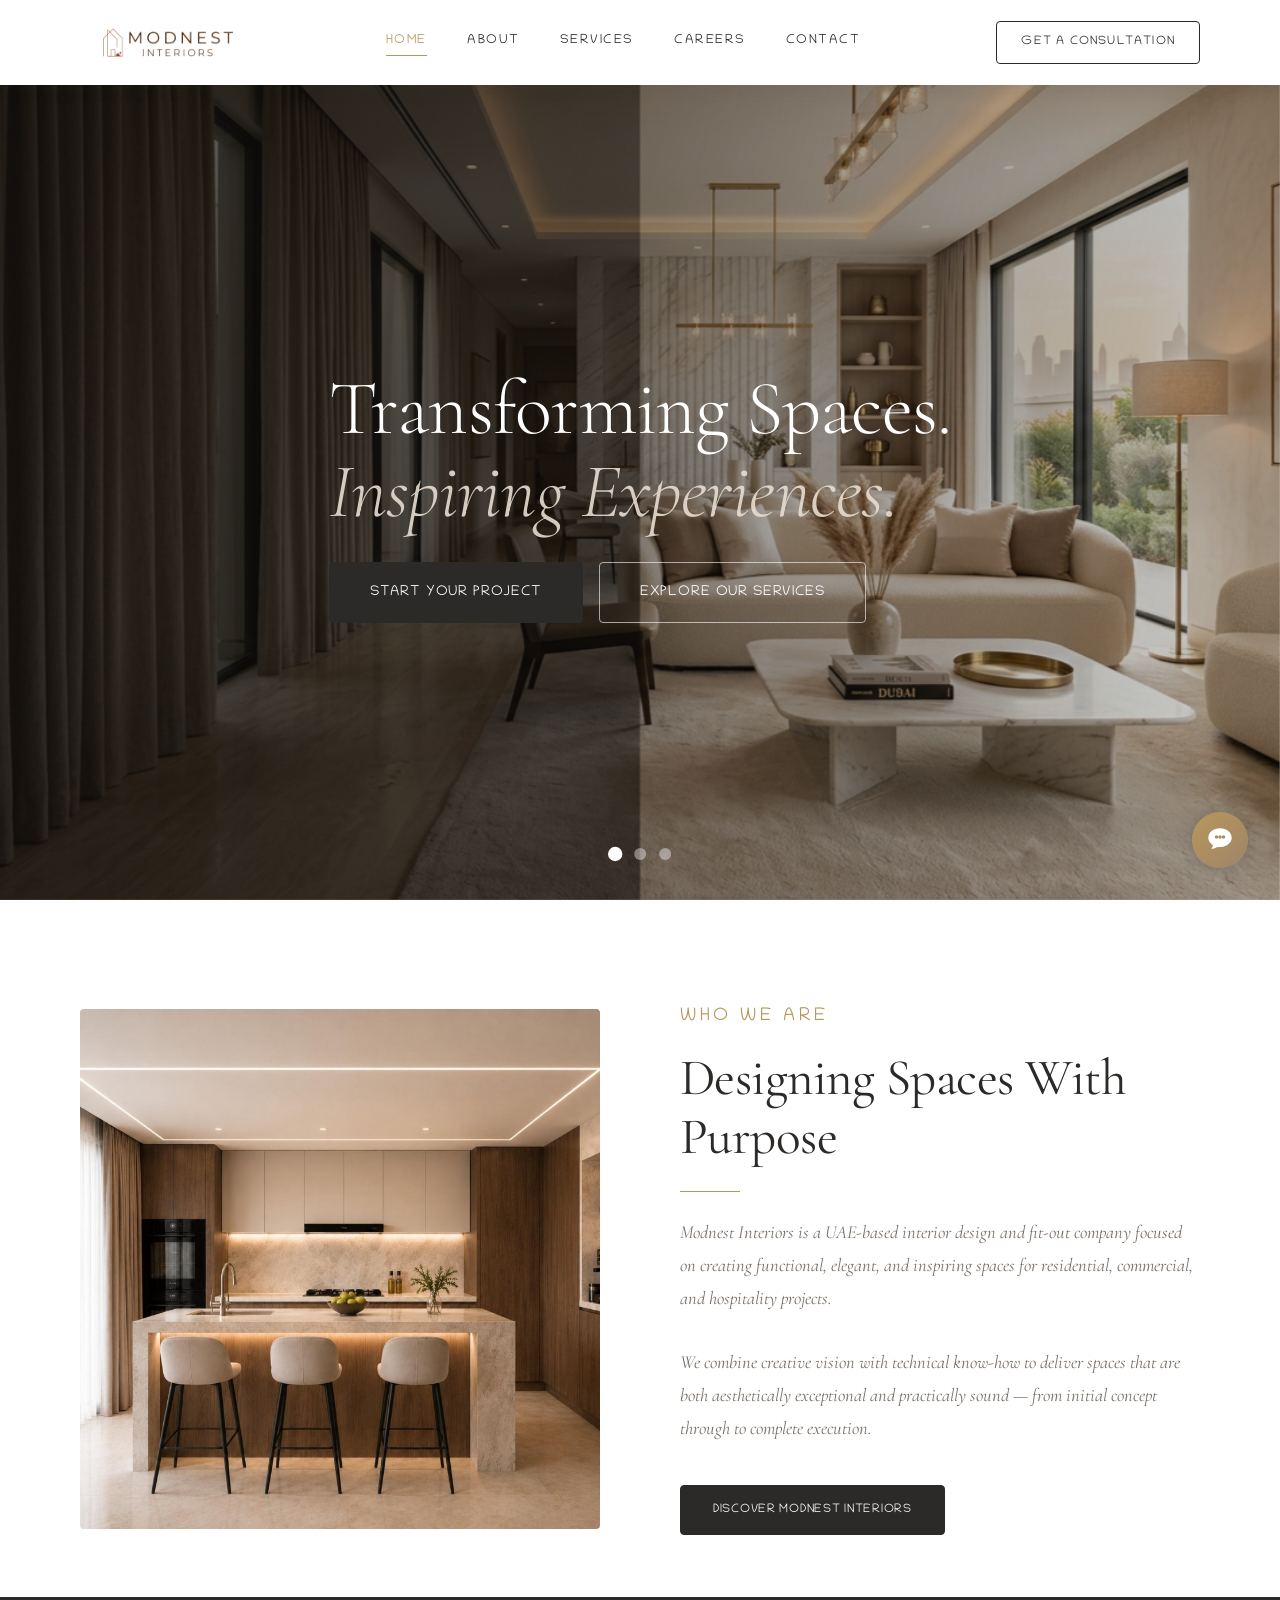
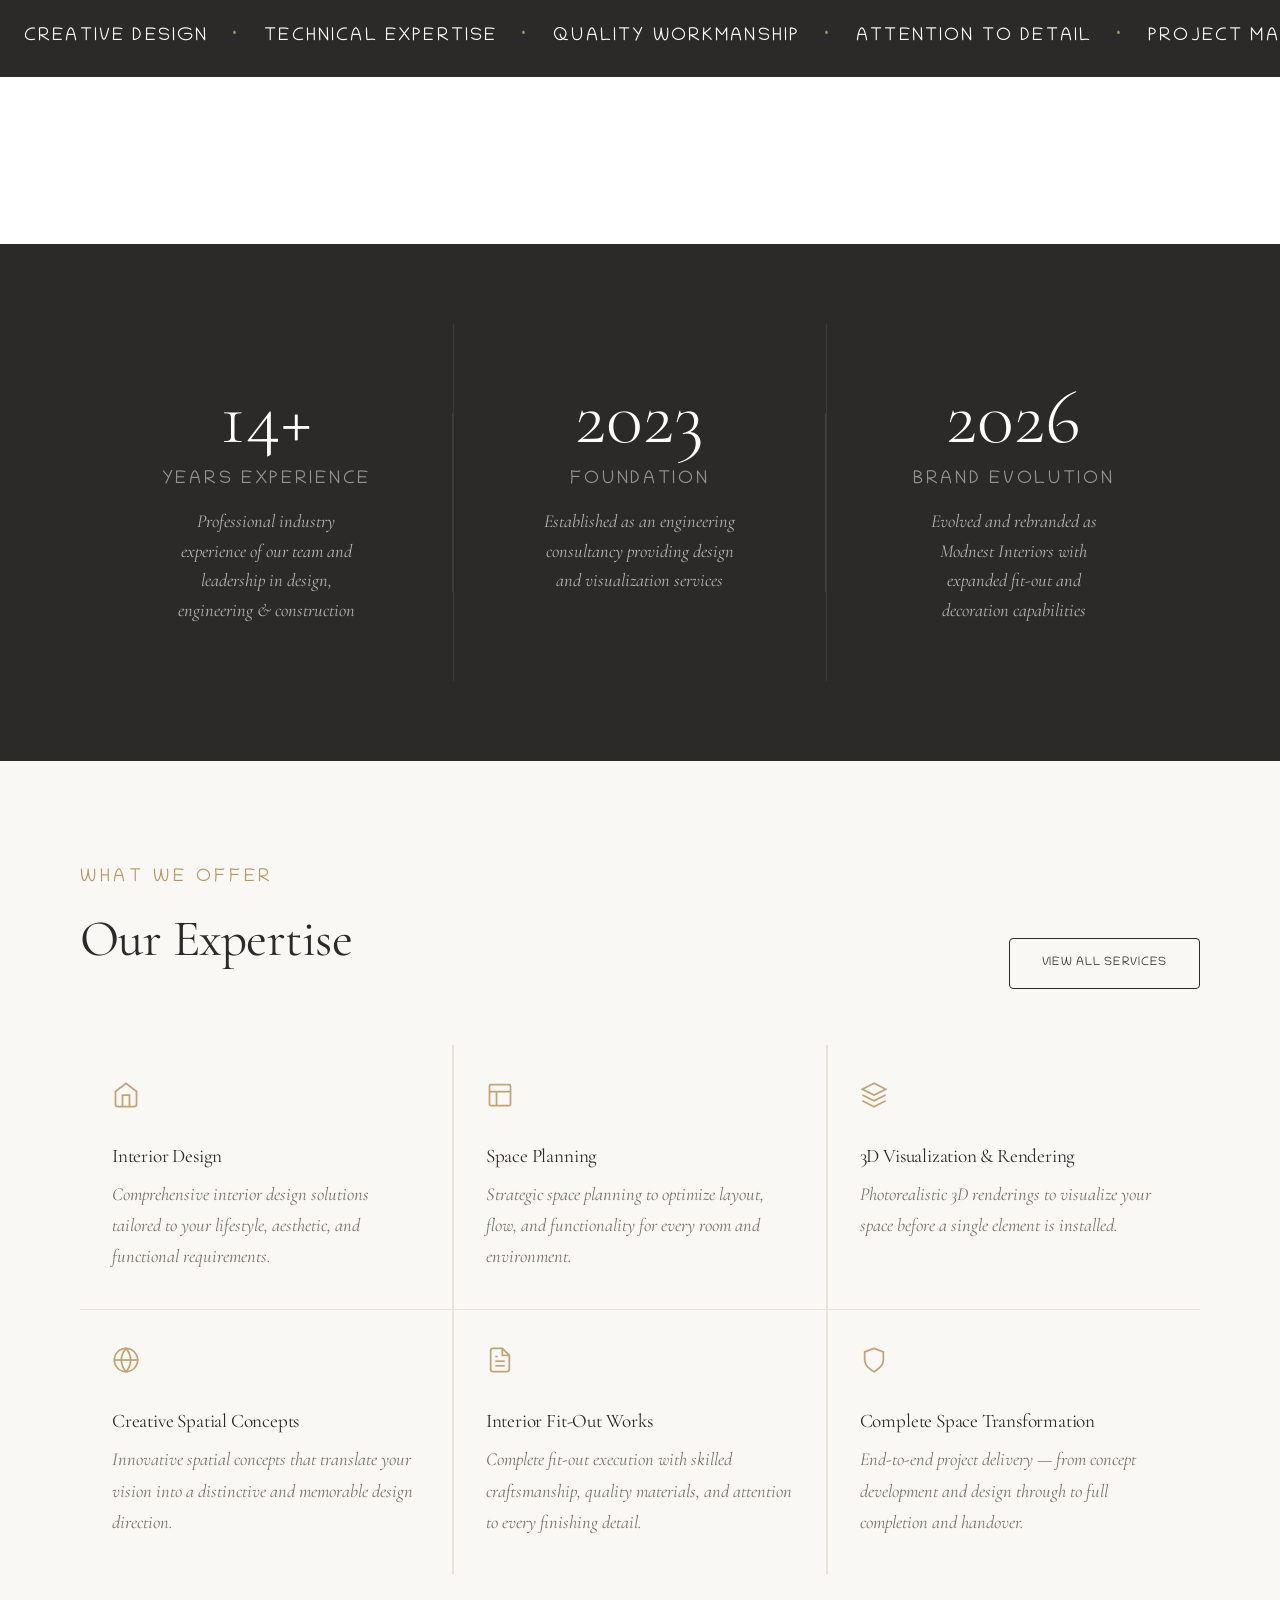
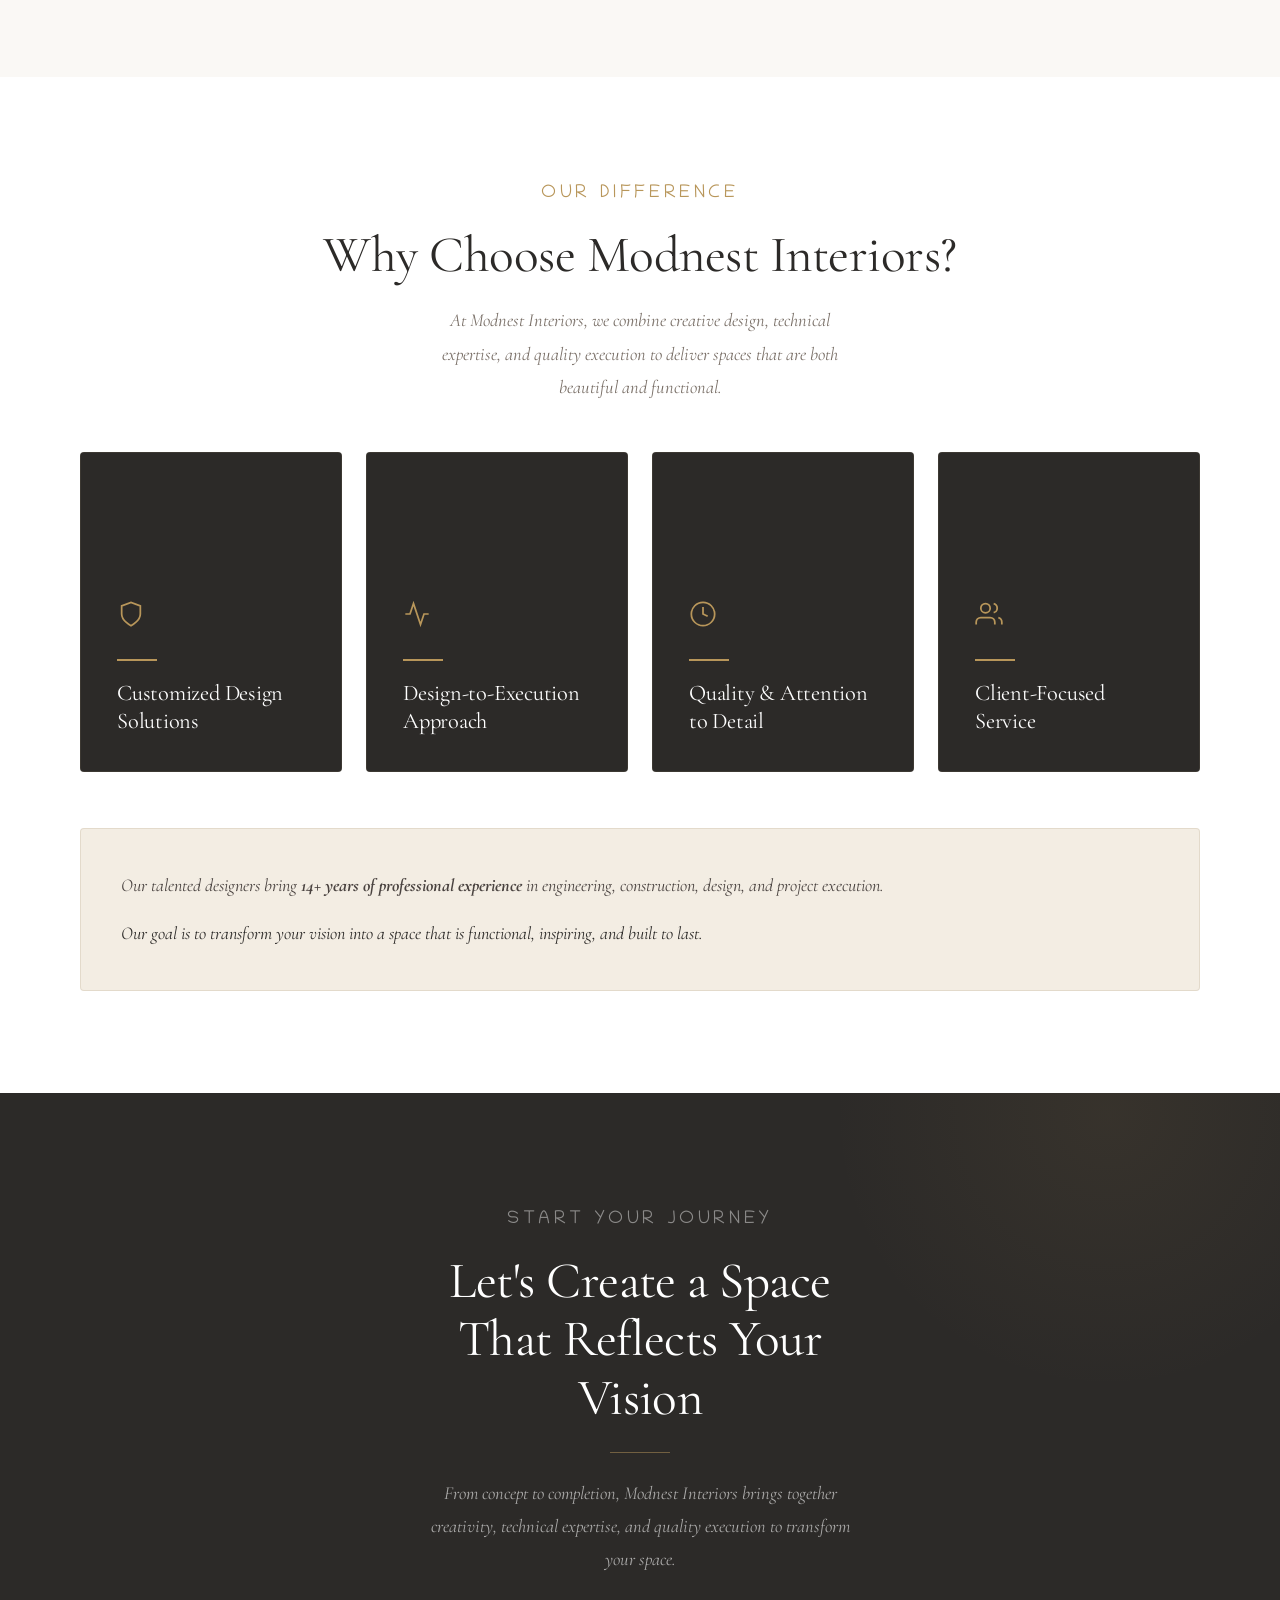
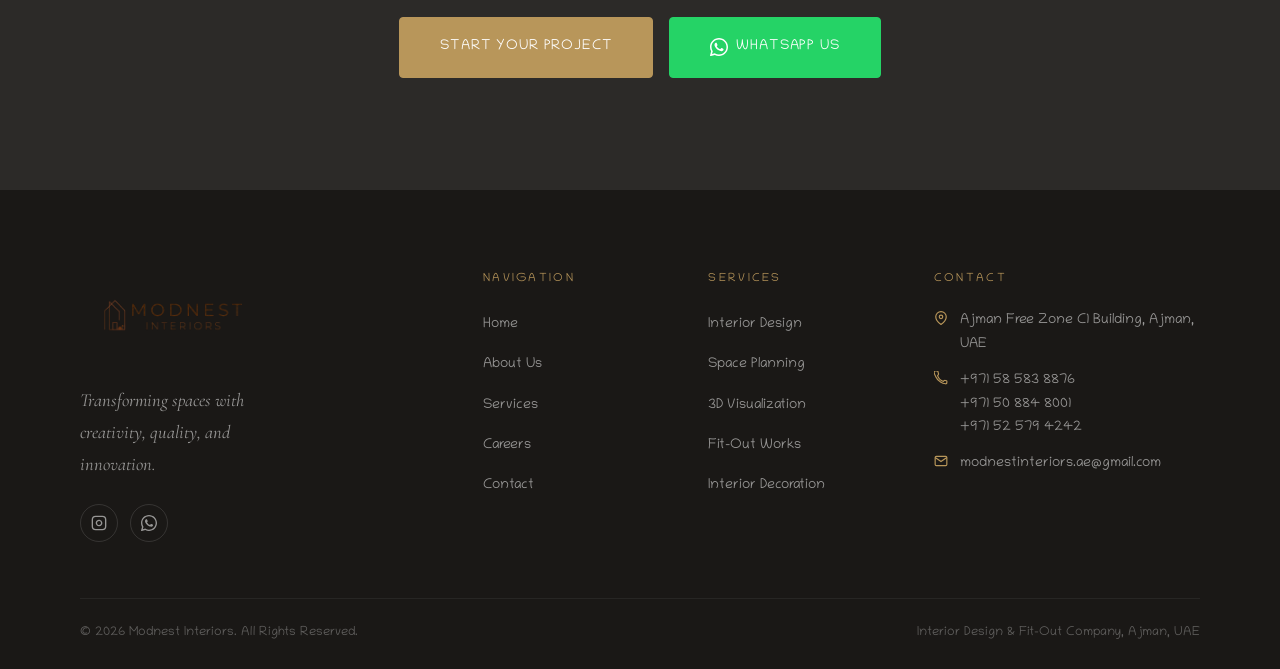
==== commit 349bcd66: "new1" ====
--- a/index.html
+++ b/index.html
@@ -67,7 +67,7 @@
           <img src="assets/hero_hotel_lounge.jpg" alt="Dramatic luxury hotel lounge interior with moody ambiance" />
         </div>
         <div class="hero-slide">
-          <img src="assets/sector_residential.jpg" alt="Premium residential space interior" />
+          <img src="assets/sector_residential.jpg" alt="Premium office workspace interior design" />
         </div>
       </div>
       <div class="hero-overlay" aria-hidden="true"></div>
@@ -294,7 +294,7 @@
                 </svg>
               </div>
               <h3 class="why-slide-title">Customized Design Solutions</h3>
-              <span class="why-slide-cue">hover to explore</span>
+              <!-- <span class="why-slide-cue">hover to explore</span> -->
             </div>
             <div class="why-slide-back">
               <div class="why-slide-watermark" aria-hidden="true">
@@ -316,7 +316,7 @@
                 </svg>
               </div>
               <h3 class="why-slide-title">Design-to-Execution Approach</h3>
-              <span class="why-slide-cue">hover to explore</span>
+              <!-- <span class="why-slide-cue">hover to explore</span> -->
             </div>
             <div class="why-slide-back">
               <div class="why-slide-watermark" aria-hidden="true">
@@ -339,7 +339,7 @@
                 </svg>
               </div>
               <h3 class="why-slide-title">Quality &amp; Attention to Detail</h3>
-              <span class="why-slide-cue">hover to explore</span>
+              <!-- <span class="why-slide-cue">hover to explore</span> -->
             </div>
             <div class="why-slide-back">
               <div class="why-slide-watermark" aria-hidden="true">
@@ -365,7 +365,7 @@
                 </svg>
               </div>
               <h3 class="why-slide-title">Client-Focused Service</h3>
-              <span class="why-slide-cue">hover to explore</span>
+              <!-- <span class="why-slide-cue">hover to explore</span> -->
             </div>
             <div class="why-slide-back">
               <div class="why-slide-watermark" aria-hidden="true">
--- a/css/style.css
+++ b/css/style.css
@@ -58,6 +58,7 @@
 }
 
 body {
+  font-size: 18px;
   font-family: var(--sans);
   background-color: var(--bg);
   color: var(--text-body);
@@ -147,9 +148,23 @@
   letter-spacing: -0.01em;
 }
 
+/* Base style for all descriptions and paragraphs */
+p,
+.section-subtitle,
+.stat-desc,
+.service-desc,
+.why-slide-desc,
+.sector-desc,
+.page-hero-subtitle {
+  font-family: 'Cormorant Garamond', Georgia, serif;
+  font-style: italic;
+  font-weight: 400; /* Regular */
+  font-size: 1.15rem; /* Standard readable size */
+}
+
 .section-label {
   font-family: var(--sans);
-  font-size: 0.75rem;
+  font-size: 1.125rem;
   font-weight: 500;
   letter-spacing: 0.2em;
   text-transform: uppercase;
@@ -168,15 +183,9 @@
 }
 
 .section-subtitle {
-  font-size: clamp(0.95rem, 1.5vw, 1.1rem);
   color: var(--text-muted);
   max-width: 55ch;
   line-height: 1.8;
-  font-family: 'Cormorant Garamond', Georgia, serif;
-  font-style: italic;
-  font-weight: 300;
-  font-size: 20px;
-  /* Regular / Medium */
 }
 
 .text-center {
@@ -193,7 +202,7 @@
   align-items: center;
   gap: 0.5rem;
   padding: 0.875rem 2rem;
-  font-size: 0.875rem;
+  font-size: 12px;
   font-weight: 500;
   letter-spacing: 0.06em;
   text-transform: uppercase;
@@ -256,12 +265,12 @@
 
 .btn-lg {
   padding: 1.1rem 2.5rem;
-  font-size: 0.9rem;
+  font-size: 14px;
 }
 
 .btn-sm {
   padding: 0.6rem 1.25rem;
-  font-size: 0.8rem;
+  font-size: 14px;
 }
 
 /* ---- Divider ---- */
@@ -411,7 +420,7 @@
 
 .btn-cta {
   padding: 0.65rem 1.5rem;
-  font-size: 0.78rem;
+  font-size: 12px;
   font-weight: 500;
   letter-spacing: 0.1em;
   text-transform: uppercase;
@@ -597,7 +606,9 @@
 }
 
 .hero-label {
-  font-size: 0.75rem;
+  font-family: var(--sans);
+  font-style: normal;
+  font-size: 1.125rem;
   font-weight: 500;
   letter-spacing: 0.25em;
   text-transform: uppercase;
@@ -622,7 +633,7 @@
 }
 
 .hero-subtitle {
-  font-size: clamp(1rem, 1.5vw, 1.15rem);
+  font-size: clamp(1.125rem, 1.5vw, 1.15rem);
   color: rgba(255, 255, 255, 0.82);
   max-width: 480px;
   line-height: 1.75;
@@ -649,7 +660,7 @@
   align-items: center;
   gap: 0.5rem;
   color: rgba(255, 255, 255, 0.6);
-  font-size: 0.7rem;
+  font-size: 1.125rem;
   letter-spacing: 0.15em;
   text-transform: uppercase;
   animation: fadeInUp 1s 1.2s both;
@@ -748,7 +759,7 @@
 }
 
 .intro-image-badge .badge-text {
-  font-size: 0.68rem;
+  font-size: 1.125rem;
   letter-spacing: 0.08em;
   text-transform: uppercase;
   color: var(--text-muted);
@@ -776,7 +787,7 @@
 
 .intro-marquee span {
   font-family: var(--sans);
-  font-size: 0.95rem;
+  font-size: 1.125rem;
   font-weight: 500;
   letter-spacing: 0.12em;
   text-transform: uppercase;
@@ -849,7 +860,7 @@
 }
 
 .stat-label {
-  font-size: 0.8rem;
+  font-size: 1.125rem;
   letter-spacing: 0.15em;
   text-transform: uppercase;
   color: rgba(255, 255, 255, 0.5);
@@ -857,7 +868,6 @@
 }
 
 .stat-desc {
-  font-size: 0.875rem;
   color: rgba(255, 255, 255, 0.65);
   max-width: 200px;
   margin-inline: auto;
@@ -933,7 +943,6 @@
 }
 
 .service-desc {
-  font-size: 0.875rem;
   color: var(--text-muted);
   line-height: 1.7;
 }
@@ -1019,7 +1028,7 @@
 }
 
 .sector-tag {
-  font-size: 0.7rem;
+  font-size: 1.125rem;
   letter-spacing: 0.2em;
   text-transform: uppercase;
   color: rgba(255, 255, 255, 0.75);
@@ -1038,7 +1047,6 @@
 }
 
 .sector-desc {
-  font-size: 0.875rem;
   color: rgba(255, 255, 255, 0.75);
   line-height: 1.6;
   max-height: 0;
@@ -1154,7 +1162,7 @@
 /* ---- Cue hint ---- */
 .why-slide-cue {
   font-family: var(--sans);
-  font-size: 0.68rem;
+  font-size: 1.125rem;
   letter-spacing: 0.15em;
   text-transform: uppercase;
   color: rgba(255, 255, 255, 0.5);
@@ -1199,8 +1207,6 @@
 
 /* ---- Description on back panel ---- */
 .why-slide-desc {
-  font-family: var(--sans);
-  font-size: 1.05rem;
   color: var(--white);
   line-height: 1.8;
   text-align: center;
@@ -1218,7 +1224,7 @@
 }
 
 .why-footer p {
-  font-size: 1rem;
+  font-size: 1.125rem;
   color: var(--text-body);
   line-height: 1.8;
 }
@@ -1298,13 +1304,14 @@
 }
 
 .footer-brand p {
-  font-size: 0.875rem;
   line-height: 1.75;
   max-width: 28ch;
   color: rgba(255, 255, 255, 0.55);
 }
 
 .footer-heading {
+  font-family: var(--sans);
+  font-style: normal;
   font-size: 0.72rem;
   letter-spacing: 0.2em;
   text-transform: uppercase;
@@ -1380,6 +1387,8 @@
 }
 
 .footer-copyright {
+  font-family: var(--sans);
+  font-style: normal;
   font-size: 0.8rem;
   color: rgba(255, 255, 255, 0.3);
 }
@@ -1540,7 +1549,7 @@
 }
 
 .page-hero-label {
-  font-size: 0.72rem;
+  font-size: 1.125rem;
   letter-spacing: 0.22em;
   text-transform: uppercase;
   color: var(--gold);
@@ -1557,7 +1566,7 @@
 }
 
 .page-hero-subtitle {
-  font-size: 1.05rem;
+  font-size: 1.125rem;
   color: var(--text-muted);
   max-width: 55ch;
   margin-top: 1rem;
@@ -1580,7 +1589,7 @@
 }
 
 .about-story p {
-  font-size: 1rem;
+  font-size: 1.125rem;
   line-height: 1.85;
   color: var(--text-body);
   margin-bottom: 1.25rem;
@@ -1637,7 +1646,7 @@
 }
 
 .about-image-caption {
-  font-size: 0.8rem;
+  font-size: 1.125rem;
   color: var(--text-muted);
   margin-top: 0.75rem;
   letter-spacing: 0.06em;
@@ -1706,7 +1715,7 @@
 }
 
 .mv-text {
-  font-size: 1rem;
+  font-size: 1.125rem;
   line-height: 1.8;
 }
 
@@ -1784,7 +1793,7 @@
 }
 
 .value-desc {
-  font-size: 0.875rem;
+  font-size: 1.125rem;
   color: var(--text-muted);
   line-height: 1.7;
 }
@@ -1915,7 +1924,7 @@
 }
 
 .timeline-desc-new {
-  font-size: 0.95rem;
+  font-size: 1.125rem;
   color: var(--text-muted);
   line-height: 1.7;
 }
@@ -2035,7 +2044,7 @@
 }
 
 .exp-content p {
-  font-size: 1rem;
+  font-size: 1.125rem;
   line-height: 1.85;
   color: rgba(255, 255, 255, 0.65);
   max-width: 50ch;
@@ -2179,7 +2188,7 @@
 
 .service-slide-num {
   font-family: var(--serif);
-  font-size: 0.75rem;
+  font-size: 1.125rem;
   color: var(--gold);
   letter-spacing: 0.1em;
   margin-bottom: 0.5rem;
@@ -2194,7 +2203,7 @@
 }
 
 .service-slide-desc {
-  font-size: 0.85rem;
+  font-size: 1.125rem;
   line-height: 1.4;
   color: rgba(255, 255, 255, 0.85);
   display: -webkit-box;
@@ -2289,7 +2298,7 @@
 }
 
 .sector-detail-desc {
-  font-size: 0.9rem;
+  font-size: 1.125rem;
   color: var(--text-muted);
   line-height: 1.75;
 }
@@ -2337,13 +2346,13 @@
 
 .wj-title {
   font-family: var(--serif);
-  font-size: 1.1rem;
+  font-size: 1.125rem;
   color: var(--charcoal);
   margin-bottom: 0.5rem;
 }
 
 .wj-desc {
-  font-size: 0.875rem;
+  font-size: 1.125rem;
   color: var(--text-muted);
   line-height: 1.65;
 }
@@ -2370,7 +2379,7 @@
 }
 
 .no-openings-box p {
-  font-size: 0.95rem;
+  font-size: 1.125rem;
   color: var(--text-muted);
   max-width: 45ch;
   margin-inline: auto;
@@ -2404,7 +2413,7 @@
 }
 
 .contact-info>p {
-  font-size: 0.95rem;
+  font-size: 1.125rem;
   color: var(--text-muted);
   line-height: 1.8;
   margin-bottom: 2.5rem;
@@ -2431,7 +2440,7 @@
 }
 
 .contact-detail-label {
-  font-size: 0.72rem;
+  font-size: 1.125rem;
   letter-spacing: 0.15em;
   text-transform: uppercase;
   color: var(--text-muted);
@@ -2440,7 +2449,7 @@
 }
 
 .contact-detail-value {
-  font-size: 0.9rem;
+  font-size: 1.125rem;
   color: var(--charcoal);
   line-height: 1.6;
 }
@@ -2462,7 +2471,7 @@
 }
 
 .contact-social h4 {
-  font-size: 0.72rem;
+  font-size: 1.125rem;
   letter-spacing: 0.15em;
   text-transform: uppercase;
   color: var(--text-muted);
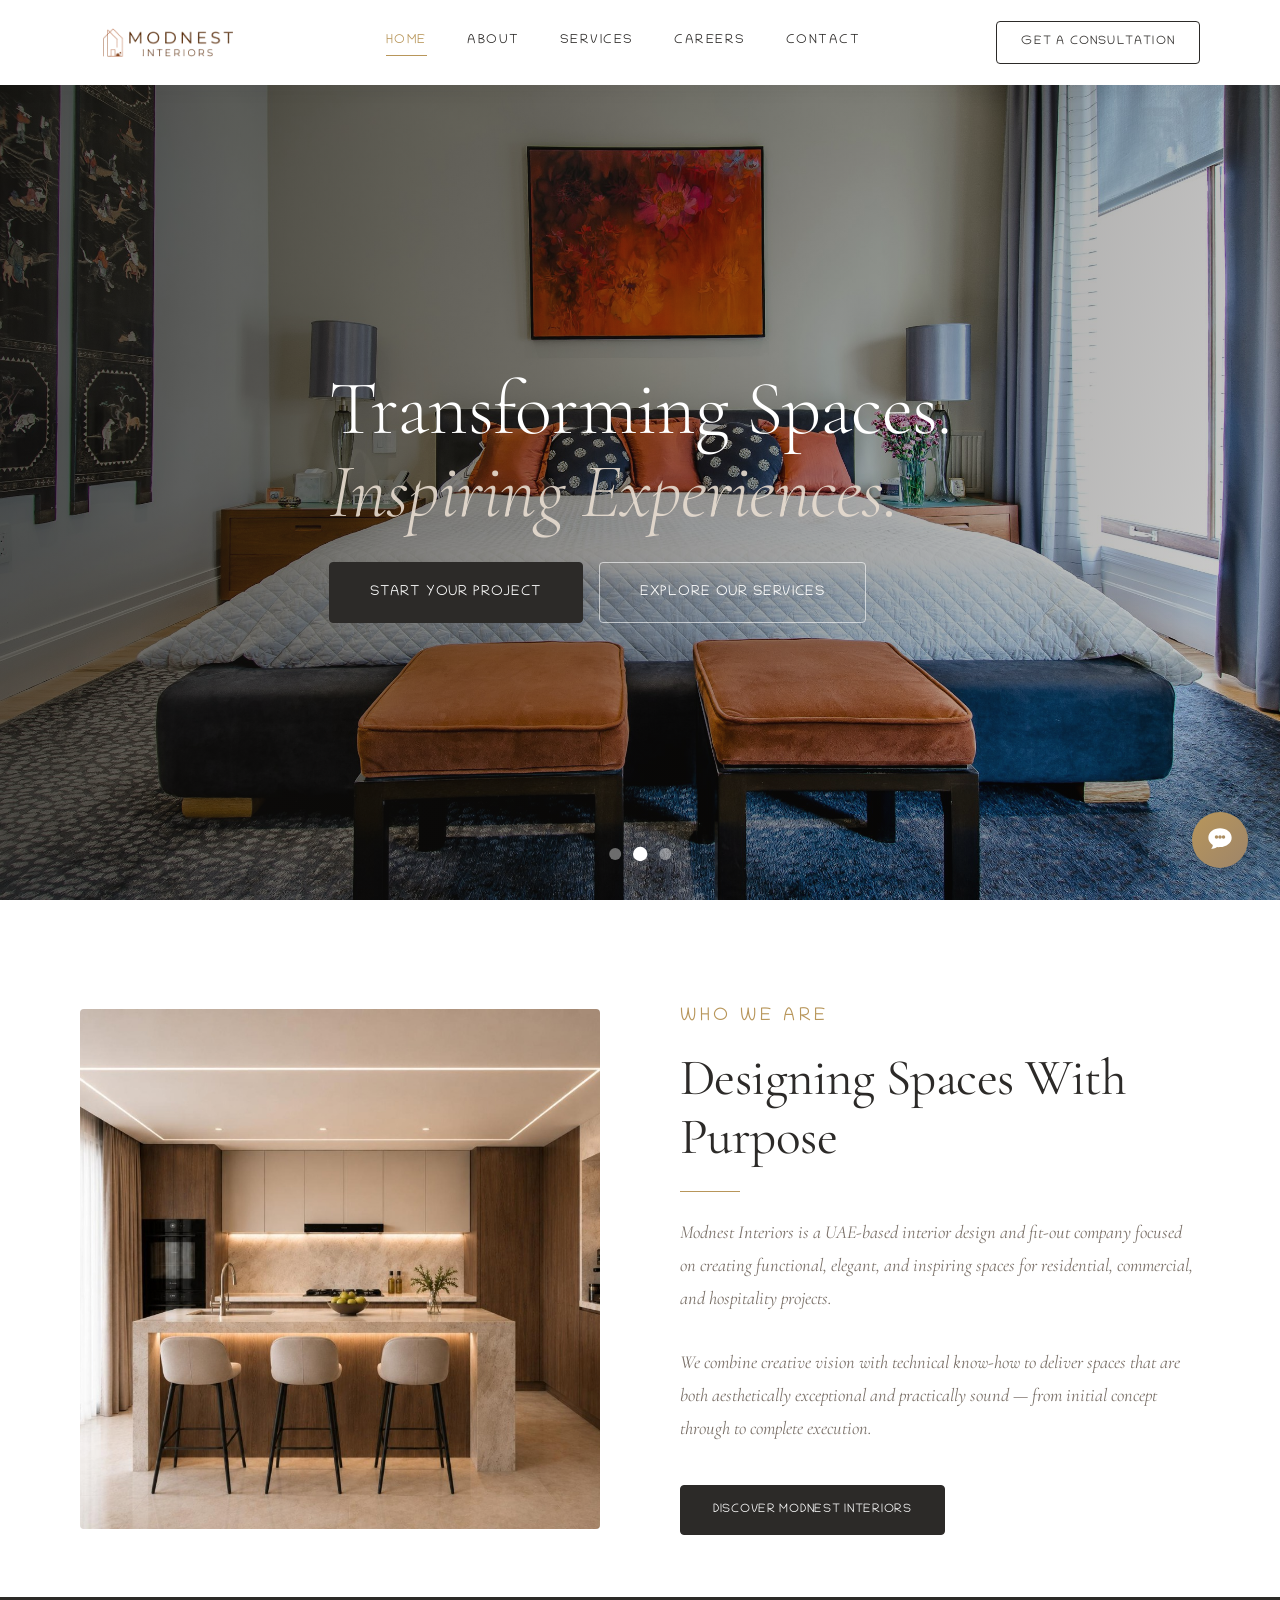
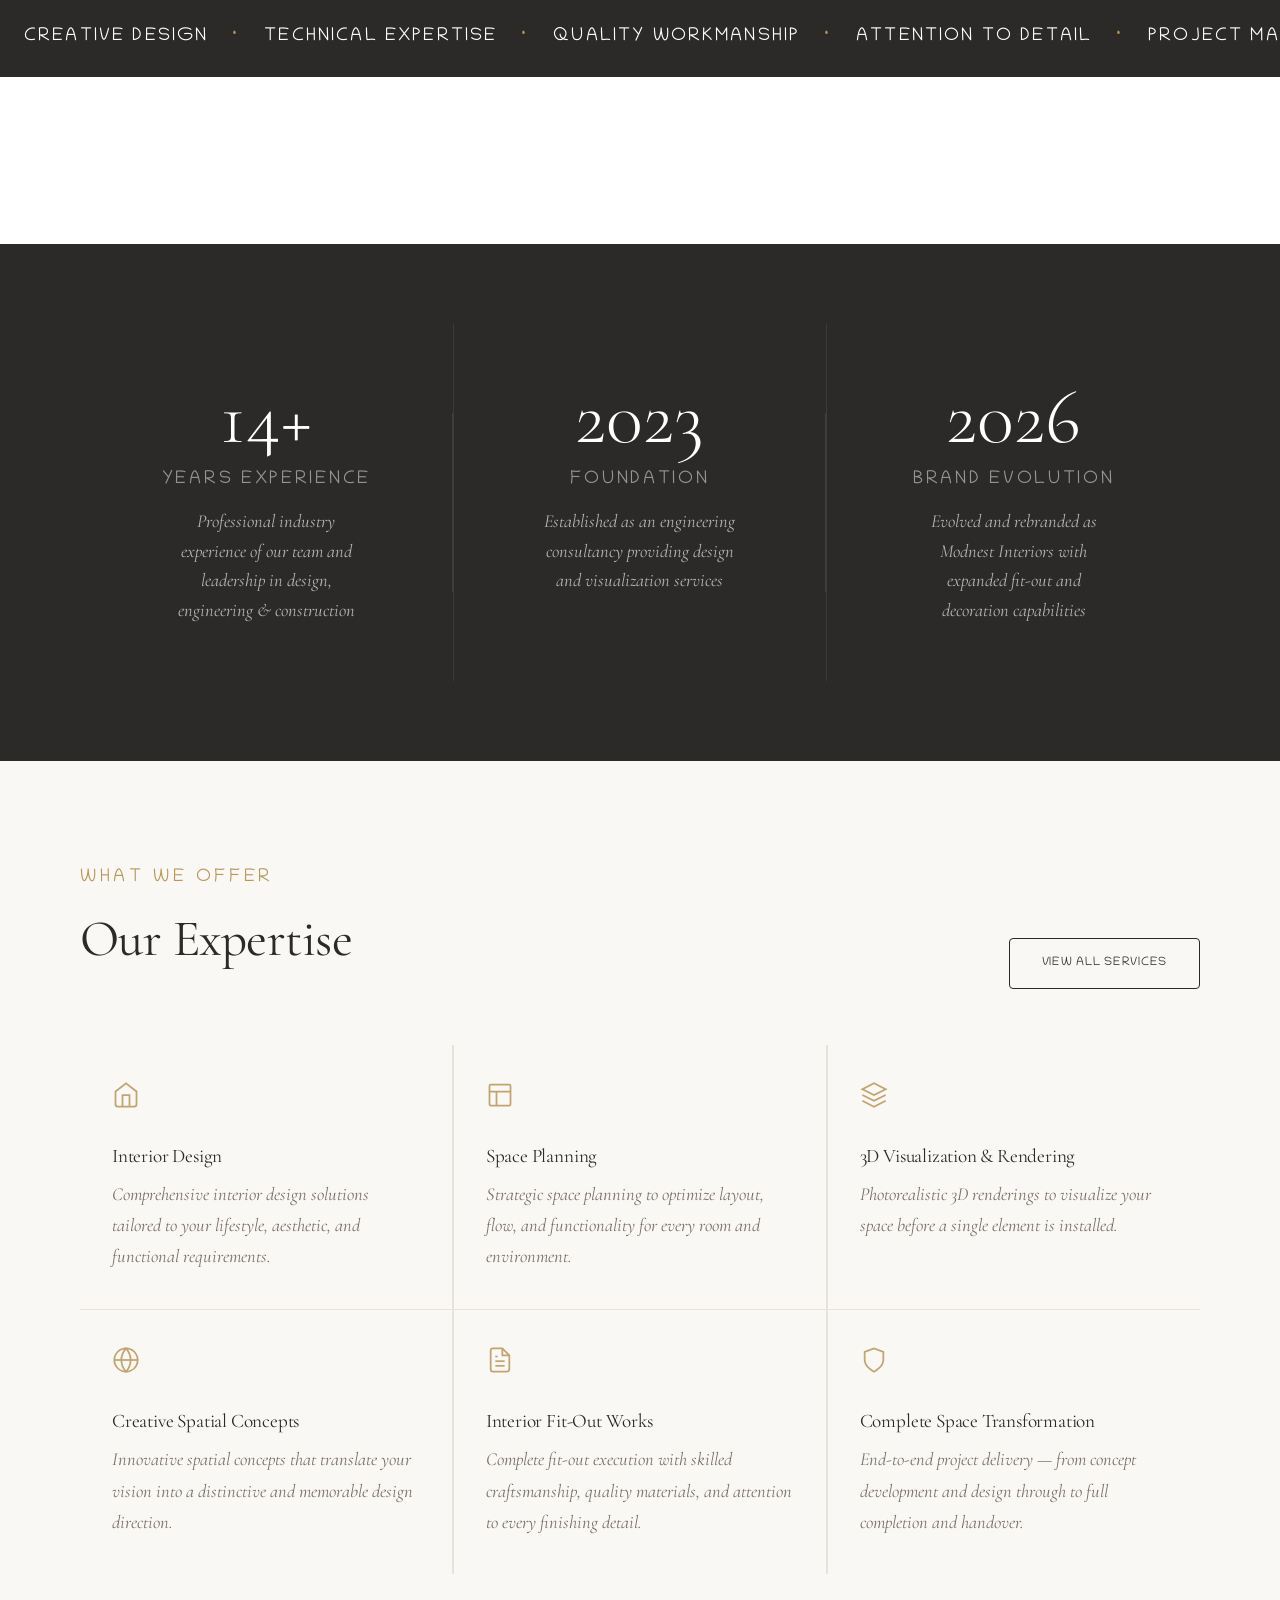
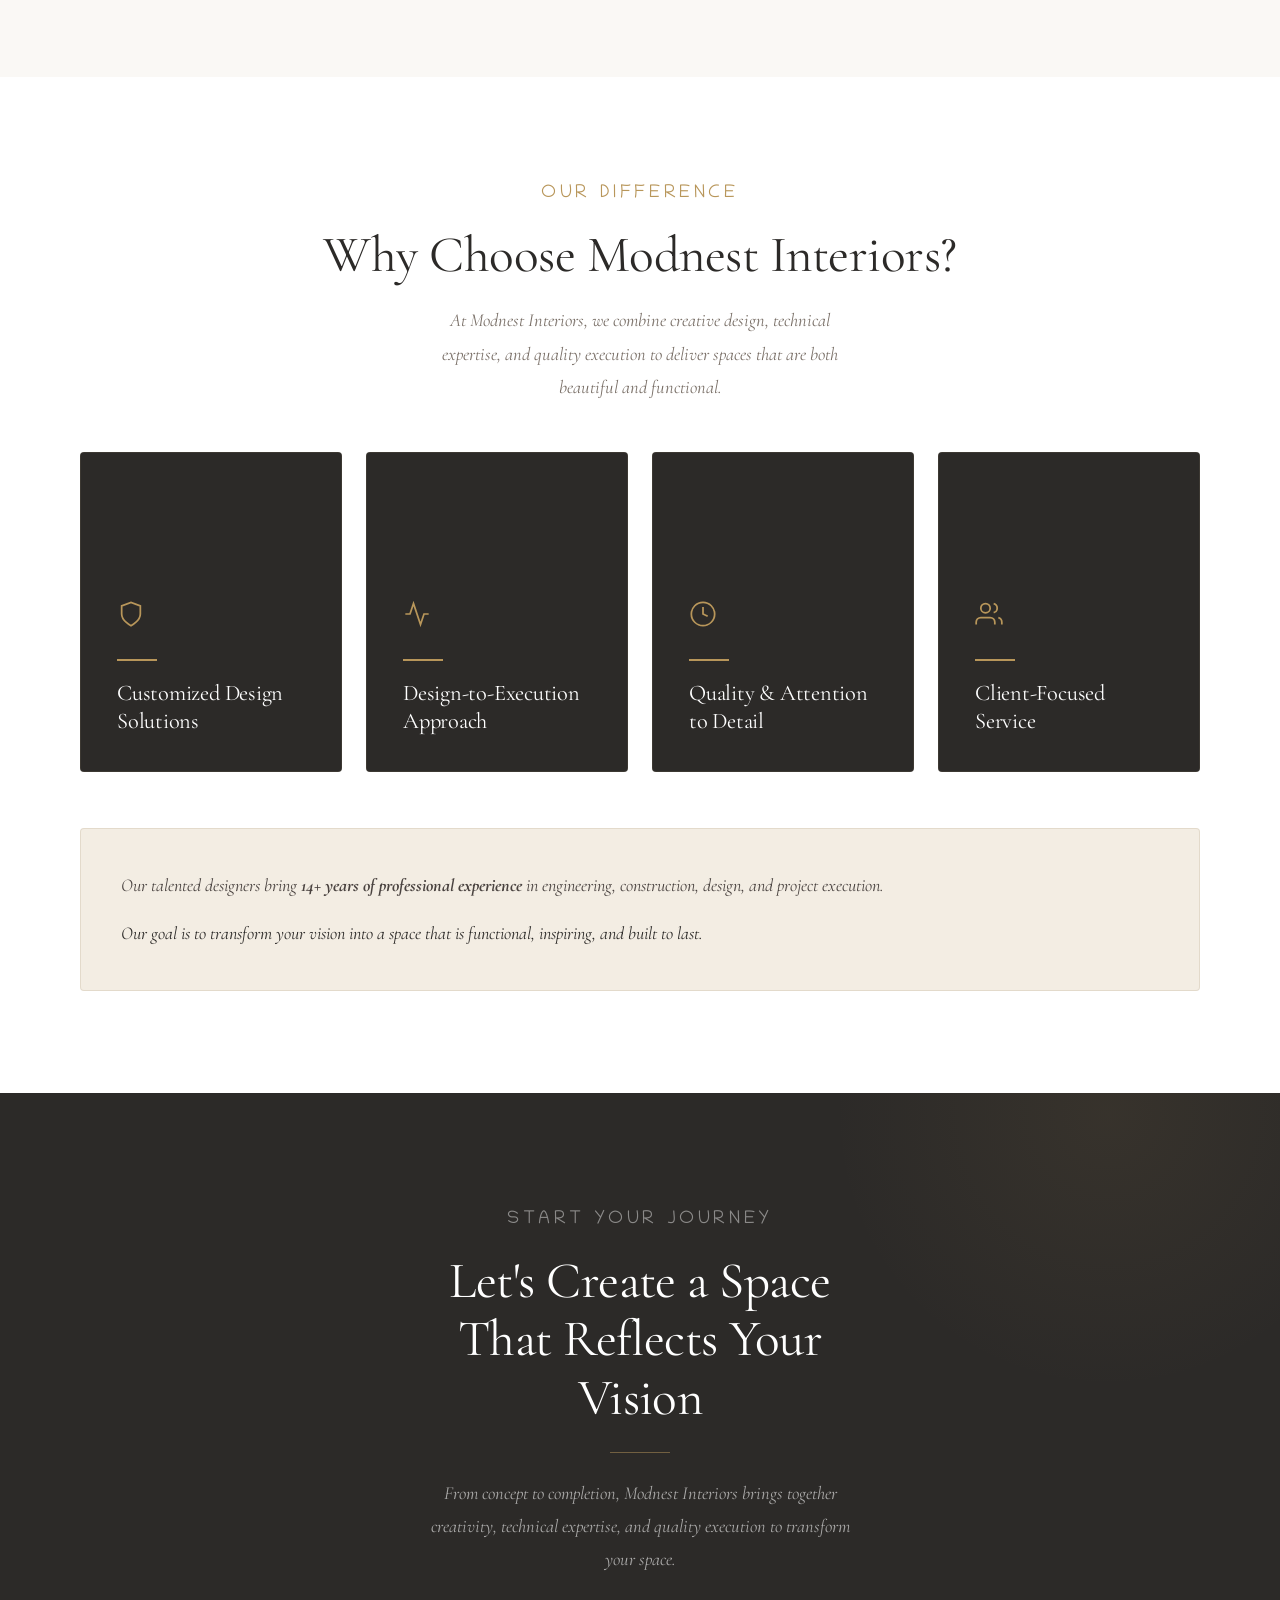
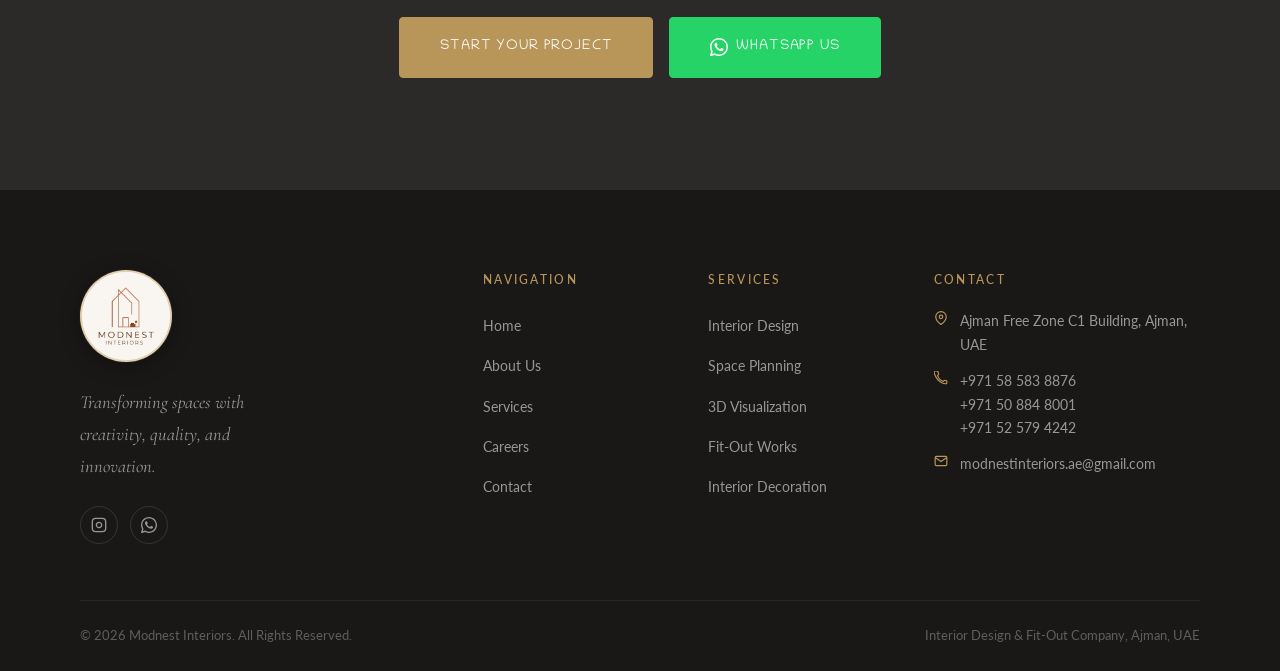
==== commit f3e295b5: "newwwwwwiw" ====
--- a/index.html
+++ b/index.html
@@ -422,7 +422,7 @@
     <div class="container">
       <div class="footer-grid">
         <div class="footer-brand">
-          <img src="assets/logo.png" alt="Modnest Interiors Logo" class="logo-footer" />
+          <img src="assets/footer-logo.png" alt="Modnest Interiors Logo" class="logo-footer" />
           <p>Transforming spaces with creativity, quality, and innovation.</p>
           <div class="social-links" style="margin-top:1.5rem;">
             <a href="https://www.instagram.com/modnestinteriors_ae?igsi=MWZ4bWphNGYyOWVhaw==&utm_source=ig_contact_invite"
--- a/css/style.css
+++ b/css/style.css
@@ -1,3003 +1,3025 @@
-/* ============================================================
-   MODNEST INTERIORS — DESIGN SYSTEM & GLOBAL STYLES
-   Premium beige / warm neutral aesthetic
-   ============================================================ */
-
-/* ---- Google Fonts ---- */
-@import url('https://fonts.googleapis.com/css2?family=Chilanka&family=Cormorant+Garamond:ital,wght@0,300;0,400;0,500;0,600;1,300;1,400&family=Inter:wght@300;400;500;600&display=swap');
-
-/* ---- CSS Custom Properties ---- */
-:root {
-  --bg: #FAF8F5;
-  --cream: #F3EDE3;
-  --beige: #E8DDD0;
-  --beige-mid: #D4C4B0;
-  --taupe: #9E856A;
-  --brown: #6B4F35;
-  --gold: #B8965A;
-  --charcoal: #2C2A28;
-  --dark: #1A1816;
-  --text-body: #4A4340;
-  --text-muted: #7A7068;
-  --white: #FFFFFF;
-  --border: rgba(180, 160, 130, 0.25);
-  --border-light: rgba(180, 160, 130, 0.12);
-
-  --serif: 'Cormorant Garamond', Georgia, serif;
-  --sans: 'Chilanka', system-ui, -apple-system, sans-serif;
-
-  --radius-sm: 4px;
-  --radius-md: 8px;
-  --radius-lg: 16px;
-
-  --shadow-soft: 0 4px 30px rgba(44, 42, 40, 0.06);
-  --shadow-card: 0 2px 20px rgba(44, 42, 40, 0.08);
-  --shadow-hover: 0 8px 40px rgba(44, 42, 40, 0.14);
-
-  --transition: 0.35s cubic-bezier(0.4, 0, 0.2, 1);
-  --transition-fast: 0.2s ease;
-
-  --container: 1200px;
-  --gutter: clamp(1.25rem, 5vw, 2.5rem);
-  --section-py: clamp(4rem, 8vw, 8rem);
-}
-
-/* ---- Reset & Base ---- */
-*,
-*::before,
-*::after {
-  box-sizing: border-box;
-  margin: 0;
-  padding: 0;
-}
-
-html {
-  scroll-behavior: smooth;
-  font-size: 16px;
-  -webkit-text-size-adjust: 100%;
-}
-
-body {
-  font-size: 18px;
-  font-family: var(--sans);
-  background-color: var(--bg);
-  color: var(--text-body);
-  line-height: 1.7;
-  overflow-x: hidden;
-}
-
-img {
-  display: block;
-  max-width: 100%;
-  height: auto;
-  object-fit: cover;
-}
-
-a {
-  color: inherit;
-  text-decoration: none;
-}
-
-button {
-  font-family: var(--sans);
-  cursor: pointer;
-  border: none;
-  background: none;
-}
-
-input,
-textarea,
-select {
-  font-family: var(--sans);
-  font-size: 1rem;
-}
-
-ul {
-  list-style: none;
-}
-
-@media (prefers-reduced-motion: reduce) {
-
-  *,
-  *::before,
-  *::after {
-    animation-duration: 0.01ms !important;
-    transition-duration: 0.01ms !important;
-    scroll-behavior: auto !important;
-  }
-}
-
-/* ---- Layout Utilities ---- */
-.container {
-  max-width: var(--container);
-  margin-inline: auto;
-  padding-inline: var(--gutter);
-}
-
-.section-py {
-  padding-block: var(--section-py);
-}
-
-.grid-2 {
-  display: grid;
-  grid-template-columns: repeat(2, 1fr);
-  gap: 2rem;
-}
-
-.grid-3 {
-  display: grid;
-  grid-template-columns: repeat(3, 1fr);
-  gap: 2rem;
-}
-
-.grid-4 {
-  display: grid;
-  grid-template-columns: repeat(4, 1fr);
-  gap: 2rem;
-}
-
-/* ---- Typography ---- */
-h1,
-h2,
-h3,
-h4 {
-  font-family: var(--serif);
-  font-weight: 400;
-  line-height: 1.15;
-  color: var(--charcoal);
-  letter-spacing: -0.01em;
-}
-
-/* Base style for all descriptions and paragraphs */
-p,
-.section-subtitle,
-.stat-desc,
-.service-desc,
-.why-slide-desc,
-.sector-desc,
-.page-hero-subtitle {
-  font-family: 'Cormorant Garamond', Georgia, serif;
-  font-style: italic;
-  font-weight: 400; /* Regular */
-  font-size: 1.15rem; /* Standard readable size */
-}
-
-.section-label {
-  font-family: var(--sans);
-  font-size: 1.125rem;
-  font-weight: 500;
-  letter-spacing: 0.2em;
-  text-transform: uppercase;
-  color: var(--gold);
-  display: block;
-  margin-bottom: 1rem;
-}
-
-.section-title {
-  font-family: var(--serif);
-  font-size: clamp(2rem, 4vw, 3.2rem);
-  font-weight: 400;
-  color: var(--charcoal);
-  line-height: 1.15;
-  margin-bottom: 1.25rem;
-}
-
-.section-subtitle {
-  color: var(--text-muted);
-  max-width: 55ch;
-  line-height: 1.8;
-}
-
-.text-center {
-  text-align: center;
-}
-
-.text-center .section-subtitle {
-  margin-inline: auto;
-}
-
-/* ---- Buttons ---- */
-.btn {
-  display: inline-flex;
-  align-items: center;
-  gap: 0.5rem;
-  padding: 0.875rem 2rem;
-  font-size: 12px;
-  font-weight: 500;
-  letter-spacing: 0.06em;
-  text-transform: uppercase;
-  border-radius: var(--radius-sm);
-  transition: var(--transition);
-  cursor: pointer;
-  white-space: nowrap;
-}
-
-.btn-primary {
-  background: var(--charcoal);
-  color: var(--white);
-  border: 1.5px solid var(--charcoal);
-}
-
-.btn-primary:hover {
-  background: var(--brown);
-  border-color: var(--brown);
-  transform: translateY(-1px);
-  box-shadow: 0 6px 24px rgba(44, 42, 40, 0.2);
-}
-
-.btn-outline {
-  background: transparent;
-  color: var(--charcoal);
-  border: 1.5px solid var(--charcoal);
-}
-
-.btn-outline:hover {
-  background: var(--charcoal);
-  color: var(--white);
-  transform: translateY(-1px);
-}
-
-.btn-gold {
-  background: var(--gold);
-  color: var(--white);
-  border: 1.5px solid var(--gold);
-}
-
-.btn-gold:hover {
-  background: var(--brown);
-  border-color: var(--brown);
-  transform: translateY(-1px);
-  box-shadow: 0 6px 24px rgba(184, 150, 90, 0.3);
-}
-
-.btn-whatsapp {
-  background: #25D366;
-  color: var(--white);
-  border: 1.5px solid #25D366;
-}
-
-.btn-whatsapp:hover {
-  background: #1DB954;
-  border-color: #1DB954;
-  transform: translateY(-1px);
-  box-shadow: 0 6px 24px rgba(37, 211, 102, 0.3);
-}
-
-.btn-lg {
-  padding: 1.1rem 2.5rem;
-  font-size: 14px;
-}
-
-.btn-sm {
-  padding: 0.6rem 1.25rem;
-  font-size: 14px;
-}
-
-/* ---- Divider ---- */
-.divider {
-  width: 60px;
-  height: 1px;
-  background: var(--gold);
-  margin: 1.5rem 0;
-}
-
-.divider-center {
-  margin-inline: auto;
-}
-
-/* ---- Reveal Animations ---- */
-.reveal {
-  opacity: 0;
-  transform: translateY(28px);
-  transition: opacity 0.7s ease, transform 0.7s ease;
-}
-
-.reveal.revealed {
-  opacity: 1;
-  transform: translateY(0);
-}
-
-.reveal-left {
-  opacity: 0;
-  transform: translateX(-32px);
-  transition: opacity 0.7s ease, transform 0.7s ease;
-}
-
-.reveal-left.revealed {
-  opacity: 1;
-  transform: translateX(0);
-}
-
-.reveal-right {
-  opacity: 0;
-  transform: translateX(32px);
-  transition: opacity 0.7s ease, transform 0.7s ease;
-}
-
-.reveal-right.revealed {
-  opacity: 1;
-  transform: translateX(0);
-}
-
-.reveal-delay-1 {
-  transition-delay: 0.1s;
-}
-
-.reveal-delay-2 {
-  transition-delay: 0.2s;
-}
-
-.reveal-delay-3 {
-  transition-delay: 0.3s;
-}
-
-.reveal-delay-4 {
-  transition-delay: 0.4s;
-}
-
-.reveal-delay-5 {
-  transition-delay: 0.5s;
-}
-
-.reveal-delay-6 {
-  transition-delay: 0.6s;
-}
-
-/* ============================================================
-   HEADER / NAVIGATION
-   ============================================================ */
-.site-header {
-  position: fixed;
-  top: 0;
-  left: 0;
-  right: 0;
-  z-index: 1000;
-  background: #FFFFFF;
-  box-shadow: 0 1px 20px rgba(44, 42, 40, 0.08);
-  padding: 1 rem 0;
-}
-
-.header-inner {
-  display: flex;
-  align-items: center;
-  justify-content: space-between;
-  gap: 2rem;
-}
-
-.logo-link {
-  display: flex;
-  align-items: center;
-  flex-shrink: 0;
-}
-
-.logo-img {
-  height: 85px;
-  width: auto;
-  /* Ensure logo retains natural proportions and looks premium */
-  object-fit: contain;
-  object-position: left center;
-}
-
-.nav-links {
-  display: flex;
-  align-items: center;
-  gap: 2.5rem;
-}
-
-.nav-link {
-  font-size: 0.8rem;
-  font-weight: 500;
-  letter-spacing: 0.12em;
-  text-transform: uppercase;
-  color: var(--charcoal);
-  position: relative;
-  padding-bottom: 2px;
-  transition: color var(--transition-fast);
-}
-
-.nav-link::after {
-  content: '';
-  position: absolute;
-  bottom: -2px;
-  left: 0;
-  width: 0;
-  height: 1px;
-  background: var(--gold);
-  transition: width var(--transition);
-}
-
-.nav-link:hover,
-.nav-link.active {
-  color: var(--gold);
-}
-
-.nav-link:hover::after,
-.nav-link.active::after {
-  width: 100%;
-}
-
-
-
-.btn-cta {
-  padding: 0.65rem 1.5rem;
-  font-size: 12px;
-  font-weight: 500;
-  letter-spacing: 0.1em;
-  text-transform: uppercase;
-  border: 1.5px solid var(--charcoal);
-  border-radius: var(--radius-sm);
-  color: var(--charcoal);
-  transition: var(--transition);
-}
-
-.btn-cta:hover {
-  background: var(--charcoal);
-  color: var(--white);
-}
-
-/* Hamburger */
-.hamburger {
-  display: none;
-  flex-direction: column;
-  gap: 5px;
-  cursor: pointer;
-  padding: 4px;
-  z-index: 1100;
-}
-
-.hamburger span {
-  display: block;
-  width: 24px;
-  height: 1.5px;
-  background: var(--charcoal);
-  transition: var(--transition);
-  transform-origin: center;
-}
-
-.hamburger.open span:nth-child(1) {
-  transform: translateY(6.5px) rotate(45deg);
-}
-
-.hamburger.open span:nth-child(2) {
-  opacity: 0;
-  transform: scaleX(0);
-}
-
-.hamburger.open span:nth-child(3) {
-  transform: translateY(-6.5px) rotate(-45deg);
-}
-
-/* Mobile nav */
-.mobile-nav {
-  display: none;
-  position: fixed;
-  inset: 0;
-  background: var(--bg);
-  z-index: 1050;
-  flex-direction: column;
-  align-items: center;
-  justify-content: center;
-  gap: 2.5rem;
-  opacity: 0;
-  pointer-events: none;
-  transition: opacity var(--transition);
-}
-
-.mobile-nav.open {
-  opacity: 1;
-  pointer-events: all;
-}
-
-.mobile-nav .nav-link {
-  font-size: 1.75rem;
-  font-family: var(--serif);
-  letter-spacing: 0.05em;
-  color: var(--charcoal) !important;
-  font-weight: 400;
-}
-
-.mobile-nav .nav-link::after {
-  display: none;
-}
-
-.mobile-nav .btn-cta {
-  font-size: 0.85rem;
-  padding: 0.9rem 2.5rem;
-  color: var(--charcoal) !important;
-  border-color: var(--charcoal) !important;
-}
-
-.mobile-logo {
-  position: absolute;
-  top: 1.5rem;
-  left: var(--gutter);
-}
-
-.mobile-logo img {
-  height: 44px;
-}
-
-/* ============================================================
-   HERO SECTION
-   ============================================================ */
-.hero {
-  position: relative;
-  height: 100vh;
-  min-height: 600px;
-  display: flex;
-  align-items: center;
-  overflow: hidden;
-}
-
-.hero-slider {
-  position: absolute;
-  inset: 0;
-  z-index: 0;
-}
-
-.hero-slide {
-  position: absolute;
-  inset: 0;
-  opacity: 0;
-  transition: opacity 1.5s ease-in-out;
-  visibility: hidden;
-}
-
-.hero-slide.active {
-  opacity: 1;
-  visibility: visible;
-}
-
-.hero-slide img {
-  width: 100%;
-  height: 100%;
-  object-fit: cover;
-  object-position: center center;
-  transform: scale(1.04);
-}
-
-.hero-slide.active img {
-  animation: heroScale 8s ease forwards;
-}
-
-@keyframes heroScale {
-  to {
-    transform: scale(1);
-  }
-}
-
-.hero-dots {
-  position: absolute;
-  bottom: 2.5rem;
-  left: 50%;
-  transform: translateX(-50%);
-  z-index: 2;
-  display: flex;
-  gap: 0.8rem;
-}
-
-.hero-dots .dot {
-  width: 12px;
-  height: 12px;
-  background-color: rgba(255, 255, 255, 0.4);
-  border-radius: 50%;
-  cursor: pointer;
-  transition: background-color var(--transition-fast), transform var(--transition-fast);
-}
-
-.hero-dots .dot.active {
-  background-color: var(--white);
-  transform: scale(1.2);
-}
-
-.hero-overlay {
-  position: absolute;
-  inset: 0;
-  background: linear-gradient(105deg,
-      rgba(20, 18, 16, 0.72) 0%,
-      rgba(20, 18, 16, 0.48) 45%,
-      rgba(20, 18, 16, 0.18) 100%);
-}
-
-.hero-content {
-  position: relative;
-  z-index: 1;
-  max-width: 700px;
-}
-
-.hero-label {
-  font-family: var(--sans);
-  font-style: normal;
-  font-size: 1.125rem;
-  font-weight: 500;
-  letter-spacing: 0.25em;
-  text-transform: uppercase;
-  color: rgba(255, 255, 255, 0.7);
-  margin-bottom: 1.5rem;
-  animation: fadeInUp 0.9s 0.2s both;
-}
-
-.hero-title {
-  font-family: var(--serif);
-  font-size: clamp(2.8rem, 6vw, 5.5rem);
-  font-weight: 300;
-  line-height: 1.08;
-  color: var(--white);
-  margin-bottom: 1.75rem;
-  animation: fadeInUp 0.9s 0.4s both;
-}
-
-.hero-title em {
-  font-style: italic;
-  color: rgba(232, 221, 208, 0.9);
-}
-
-.hero-subtitle {
-  font-size: clamp(1.125rem, 1.5vw, 1.15rem);
-  color: rgba(255, 255, 255, 0.82);
-  max-width: 480px;
-  line-height: 1.75;
-  margin-bottom: 2.5rem;
-  animation: fadeInUp 0.9s 0.6s both;
-  font-weight: 300;
-}
-
-.hero-actions {
-  display: flex;
-  gap: 1rem;
-  flex-wrap: wrap;
-  animation: fadeInUp 0.9s 0.8s both;
-}
-
-.hero-scroll {
-  position: absolute;
-  bottom: 2.5rem;
-  left: 50%;
-  transform: translateX(-50%);
-  z-index: 1;
-  display: flex;
-  flex-direction: column;
-  align-items: center;
-  gap: 0.5rem;
-  color: rgba(255, 255, 255, 0.6);
-  font-size: 1.125rem;
-  letter-spacing: 0.15em;
-  text-transform: uppercase;
-  animation: fadeInUp 1s 1.2s both;
-}
-
-.scroll-line {
-  width: 1px;
-  height: 48px;
-  background: rgba(255, 255, 255, 0.3);
-  position: relative;
-  overflow: hidden;
-}
-
-.scroll-line::after {
-  content: '';
-  position: absolute;
-  top: 0;
-  left: 0;
-  width: 100%;
-  height: 50%;
-  background: rgba(255, 255, 255, 0.8);
-  animation: scrollAnim 1.8s ease-in-out infinite;
-}
-
-@keyframes scrollAnim {
-  0% {
-    transform: translateY(-100%);
-  }
-
-  100% {
-    transform: translateY(300%);
-  }
-}
-
-@keyframes fadeInUp {
-  from {
-    opacity: 0;
-    transform: translateY(24px);
-  }
-
-  to {
-    opacity: 1;
-    transform: translateY(0);
-  }
-}
-
-/* ============================================================
-   INTRO SECTION
-   ============================================================ */
-.intro-section {
-  padding-block: var(--section-py);
-  background: var(--white);
-}
-
-.intro-grid {
-  display: grid;
-  grid-template-columns: 1fr 1fr;
-  gap: 5rem;
-  align-items: center;
-}
-
-.intro-image {
-  position: relative;
-}
-
-.intro-image img {
-  width: 100%;
-  height: 520px;
-  object-fit: cover;
-  border-radius: var(--radius-sm);
-}
-
-.intro-image-badge {
-  position: absolute;
-  bottom: -1.5rem;
-  right: -1.5rem;
-  width: 140px;
-  height: 140px;
-  background: var(--cream);
-  border: 1px solid var(--border);
-  border-radius: 50%;
-  display: flex;
-  flex-direction: column;
-  align-items: center;
-  justify-content: center;
-  text-align: center;
-  box-shadow: var(--shadow-card);
-}
-
-.intro-image-badge .badge-num {
-  font-family: var(--serif);
-  font-size: 2.2rem;
-  font-weight: 400;
-  color: var(--gold);
-  line-height: 1;
-}
-
-.intro-image-badge .badge-text {
-  font-size: 1.125rem;
-  letter-spacing: 0.08em;
-  text-transform: uppercase;
-  color: var(--text-muted);
-  max-width: 80px;
-  margin-top: 0.25rem;
-}
-
-.intro-marquee-wrapper {
-  width: 100%;
-  overflow: hidden;
-  background: var(--charcoal);
-  color: var(--white);
-  padding: 1.25rem 0;
-  margin-bottom: 4rem;
-  position: relative;
-  display: flex;
-}
-
-.intro-marquee {
-  display: flex;
-  white-space: nowrap;
-  animation: marquee-scroll 25s linear infinite;
-  align-items: center;
-}
-
-.intro-marquee span {
-  font-family: var(--sans);
-  font-size: 1.125rem;
-  font-weight: 500;
-  letter-spacing: 0.12em;
-  text-transform: uppercase;
-  padding: 0 1.5rem;
-}
-
-.intro-marquee .dot {
-  color: var(--gold);
-  font-size: 1.5rem;
-  padding: 0;
-}
-
-@keyframes marquee-scroll {
-  0% {
-    transform: translateX(0);
-  }
-
-  100% {
-    transform: translateX(-50%);
-  }
-}
-
-/* ============================================================
-   STATS SECTION
-   ============================================================ */
-.stats-section {
-  padding-block: 5rem;
-  background: var(--charcoal);
-}
-
-.stats-grid {
-  display: grid;
-  grid-template-columns: repeat(3, 1fr);
-  gap: 1px;
-  background: rgba(255, 255, 255, 0.08);
-}
-
-.stat-item {
-  padding: 3.5rem 2.5rem;
-  text-align: center;
-  background: var(--charcoal);
-  position: relative;
-}
-
-.stat-item::after {
-  content: '';
-  position: absolute;
-  right: 0;
-  top: 25%;
-  height: 50%;
-  width: 1px;
-  background: rgba(255, 255, 255, 0.1);
-}
-
-.stat-item:last-child::after {
-  display: none;
-}
-
-.stat-number {
-  font-family: var(--serif);
-  font-size: clamp(3rem, 6vw, 5rem);
-  font-weight: 300;
-  color: var(--white);
-  line-height: 1;
-  margin-bottom: 0.5rem;
-}
-
-.stat-suffix {
-  color: var(--gold);
-}
-
-.stat-label {
-  font-size: 1.125rem;
-  letter-spacing: 0.15em;
-  text-transform: uppercase;
-  color: rgba(255, 255, 255, 0.5);
-  margin-bottom: 0.75rem;
-}
-
-.stat-desc {
-  color: rgba(255, 255, 255, 0.65);
-  max-width: 200px;
-  margin-inline: auto;
-  line-height: 1.6;
-}
-
-/* ============================================================
-   SERVICES PREVIEW
-   ============================================================ */
-.services-preview {
-  padding-block: var(--section-py);
-  background: var(--bg);
-}
-
-.services-header {
-  display: flex;
-  align-items: flex-end;
-  justify-content: space-between;
-  margin-bottom: 3.5rem;
-  gap: 2rem;
-  flex-wrap: wrap;
-}
-
-.services-grid {
-  display: grid;
-  grid-template-columns: repeat(3, 1fr);
-  gap: 1.5px;
-  background: var(--border);
-}
-
-.service-card {
-  background: var(--bg);
-  padding: 2.25rem 2rem;
-  position: relative;
-  overflow: hidden;
-  transition: background var(--transition);
-  cursor: default;
-}
-
-.service-card::before {
-  content: '';
-  position: absolute;
-  bottom: 0;
-  left: 0;
-  width: 0;
-  height: 2px;
-  background: var(--gold);
-  transition: width var(--transition);
-}
-
-.service-card:hover {
-  background: var(--white);
-}
-
-.service-card:hover::before {
-  width: 100%;
-}
-
-.service-icon {
-  width: 44px;
-  height: 44px;
-  margin-bottom: 1.25rem;
-  color: var(--gold);
-  opacity: 0.85;
-}
-
-.service-name {
-  font-family: var(--serif);
-  font-size: 1.2rem;
-  font-weight: 400;
-  color: var(--charcoal);
-  margin-bottom: 0.75rem;
-}
-
-.service-desc {
-  color: var(--text-muted);
-  line-height: 1.7;
-}
-
-.service-num {
-  position: absolute;
-  top: 1.5rem;
-  right: 1.75rem;
-  font-family: var(--serif);
-  font-size: 2.5rem;
-  font-weight: 300;
-  color: var(--beige);
-  line-height: 1;
-  user-select: none;
-  transition: color var(--transition);
-}
-
-.service-card:hover .service-num {
-  color: var(--beige-mid);
-}
-
-/* ============================================================
-   SECTORS (Spaces We Transform)
-   ============================================================ */
-.sectors-section {
-  padding-block: var(--section-py);
-  background: var(--cream);
-}
-
-.sectors-grid {
-  display: grid;
-  grid-template-columns: repeat(3, 1fr);
-  gap: 1.5rem;
-  margin-top: 3rem;
-}
-
-.sector-card {
-  position: relative;
-  overflow: hidden;
-  border-radius: var(--radius-sm);
-  aspect-ratio: 3/4;
-  cursor: pointer;
-}
-
-.sector-card img {
-  width: 100%;
-  height: 100%;
-  object-fit: cover;
-  transition: transform 0.7s cubic-bezier(0.4, 0, 0.2, 1);
-}
-
-.sector-card:hover img {
-  transform: scale(1.06);
-}
-
-.sector-overlay {
-  position: absolute;
-  inset: 0;
-  /* Stronger gradient in the lower half so titles are always readable */
-  background: linear-gradient(to top,
-      rgba(20, 18, 16, 0.92) 0%,
-      rgba(20, 18, 16, 0.60) 35%,
-      rgba(20, 18, 16, 0.15) 65%,
-      rgba(20, 18, 16, 0.05) 100%);
-  transition: var(--transition);
-}
-
-.sector-card:hover .sector-overlay {
-  background: linear-gradient(to top,
-      rgba(20, 18, 16, 0.96) 0%,
-      rgba(20, 18, 16, 0.70) 40%,
-      rgba(20, 18, 16, 0.20) 70%,
-      rgba(20, 18, 16, 0.08) 100%);
-}
-
-.sector-content {
-  position: absolute;
-  bottom: 0;
-  left: 0;
-  right: 0;
-  padding: 2rem 1.75rem;
-  color: var(--white);
-}
-
-.sector-tag {
-  font-size: 1.125rem;
-  letter-spacing: 0.2em;
-  text-transform: uppercase;
-  color: rgba(255, 255, 255, 0.75);
-  margin-bottom: 0.5rem;
-  display: block;
-}
-
-.sector-title {
-  font-family: var(--serif);
-  font-size: 1.8rem;
-  font-weight: 400;
-  margin-bottom: 0.5rem;
-  color: #fff;
-  /* Subtle warm shadow ensures readability over all image tones */
-  text-shadow: 0 1px 8px rgba(10, 8, 6, 0.7), 0 2px 20px rgba(10, 8, 6, 0.4);
-}
-
-.sector-desc {
-  color: rgba(255, 255, 255, 0.75);
-  line-height: 1.6;
-  max-height: 0;
-  overflow: hidden;
-  transition: max-height 0.4s ease, opacity 0.4s ease;
-  opacity: 0;
-}
-
-.sector-card:hover .sector-desc {
-  max-height: 80px;
-  opacity: 1;
-}
-
-/* ============================================================
-   WHY CHOOSE US — SLIDING CARDS
-   ============================================================ */
-.why-section {
-  padding-block: var(--section-py);
-  background: var(--white);
-}
-
-.why-grid {
-  display: grid;
-  grid-template-columns: repeat(4, 1fr);
-  gap: 1.5rem;
-  margin-top: 3rem;
-}
-
-/* ---- Slide Card Wrapper ---- */
-.why-slide-card {
-  position: relative;
-  height: 320px;
-  border-radius: var(--radius-sm);
-  overflow: hidden;
-  cursor: default;
-  background: var(--charcoal);
-  border: 1px solid var(--border-light);
-}
-
-/* ---- Front face ---- */
-.why-slide-front {
-  position: absolute;
-  inset: 0;
-  padding: 2.25rem 2.25rem 1.75rem;
-  display: flex;
-  flex-direction: column;
-  justify-content: flex-end;
-  transition: transform 0.55s cubic-bezier(0.4, 0, 0.2, 1),
-              opacity 0.55s ease;
-  z-index: 1;
-  background: var(--charcoal);
-}
-
-.why-slide-card:hover .why-slide-front {
-  transform: translateY(-100%);
-  opacity: 0;
-}
-
-/* ---- Decorative number (top-right watermark) ---- */
-.why-slide-num {
-  font-family: var(--serif);
-  font-size: 5rem;
-  font-weight: 300;
-  line-height: 1;
-  color: rgba(255, 255, 255, 0.04);
-  position: absolute;
-  top: 1rem;
-  right: 1.5rem;
-  letter-spacing: -0.04em;
-  user-select: none;
-  transition: color 0.35s ease;
-}
-
-.why-slide-card:hover .why-slide-num {
-  color: rgba(255, 255, 255, 0.08);
-}
-
-/* ---- Icon ---- */
-.why-slide-icon {
-  width: 50px;
-  height: 50px;
-  background: transparent;
-  display: flex;
-  align-items: center;
-  justify-content: flex-start;
-  margin-bottom: 1.25rem;
-  color: var(--gold);
-  flex-shrink: 0;
-}
-
-/* ---- Title ---- */
-.why-slide-title {
-  font-family: var(--serif);
-  font-size: 1.4rem;
-  font-weight: 400;
-  color: var(--white);
-  line-height: 1.25;
-  margin-bottom: 0.5rem;
-  position: relative;
-  padding-top: 1.25rem;
-}
-
-.why-slide-title::before {
-  content: '';
-  position: absolute;
-  top: 0;
-  left: 0;
-  width: 40px;
-  height: 2px;
-  background: var(--gold);
-}
-
-/* ---- Cue hint ---- */
-.why-slide-cue {
-  font-family: var(--sans);
-  font-size: 1.125rem;
-  letter-spacing: 0.15em;
-  text-transform: uppercase;
-  color: rgba(255, 255, 255, 0.5);
-  transition: opacity 0.3s ease;
-}
-
-/* ---- Back panel (slides up from bottom) ---- */
-.why-slide-back {
-  position: absolute;
-  inset: 0;
-  background: linear-gradient(135deg, var(--gold), var(--brown));
-  padding: 2.25rem;
-  display: flex;
-  align-items: center;
-  justify-content: center;
-  transform: translateY(100%);
-  transition: transform 0.55s cubic-bezier(0.4, 0, 0.2, 1);
-  z-index: 2;
-  overflow: hidden;
-}
-
-.why-slide-watermark {
-  position: absolute;
-  top: 50%;
-  left: 50%;
-  transform: translate(-50%, -50%);
-  width: 140px;
-  height: 140px;
-  color: rgba(255, 255, 255, 0.12);
-  pointer-events: none;
-  z-index: 0;
-}
-
-.why-slide-watermark svg {
-  width: 100%;
-  height: 100%;
-}
-
-.why-slide-card:hover .why-slide-back {
-  transform: translateY(0);
-}
-
-/* ---- Description on back panel ---- */
-.why-slide-desc {
-  color: var(--white);
-  line-height: 1.8;
-  text-align: center;
-  position: relative;
-  z-index: 1;
-}
-
-/* ---- Footer ---- */
-.why-footer {
-  margin-top: 3.5rem;
-  padding: 2.5rem;
-  background: var(--cream);
-  border-radius: var(--radius-sm);
-  border: 1px solid var(--border);
-}
-
-.why-footer p {
-  font-size: 1.125rem;
-  color: var(--text-body);
-  line-height: 1.8;
-}
-
-.why-footer p+p {
-  margin-top: 1rem;
-  font-family: var(--serif);
-  font-size: 18px;
-  color: var(--charcoal);
-  font-style: italic;
-}
-
-/* ============================================================
-   HOME CTA SECTION
-   ============================================================ */
-.home-cta {
-  padding-block: 7rem;
-  background: var(--charcoal);
-  position: relative;
-  overflow: hidden;
-}
-
-.home-cta::before {
-  content: '';
-  position: absolute;
-  top: -40%;
-  right: -10%;
-  width: 600px;
-  height: 600px;
-  border-radius: 50%;
-  background: radial-gradient(circle, rgba(184, 150, 90, 0.08) 0%, transparent 65%);
-  pointer-events: none;
-}
-
-.home-cta .section-title {
-  color: var(--white);
-  max-width: 18ch;
-  margin-inline: auto;
-}
-
-.home-cta .section-subtitle {
-  color: rgba(255, 255, 255, 0.6);
-  margin-inline: auto;
-}
-
-.home-cta-actions {
-  display: flex;
-  gap: 1rem;
-  justify-content: center;
-  flex-wrap: wrap;
-  margin-top: 2.5rem;
-}
-
-/* ============================================================
-   FOOTER
-   ============================================================ */
-.site-footer {
-  background: var(--dark);
-  color: rgba(255, 255, 255, 0.7);
-  padding-top: 5rem;
-}
-
-.footer-grid {
-  display: grid;
-  grid-template-columns: 2fr 1fr 1fr 1.5fr;
-  gap: 3rem;
-  padding-bottom: 3.5rem;
-  border-bottom: 1px solid rgba(255, 255, 255, 0.06);
-}
-
-.footer-brand .logo-footer {
-  height: 90px;
-  width: auto;
-  margin-bottom: 1.5rem;
-  filter: brightness(0.92);
-  opacity: 0.9;
-}
-
-.footer-brand p {
-  line-height: 1.75;
-  max-width: 28ch;
-  color: rgba(255, 255, 255, 0.55);
-}
-
-.footer-heading {
-  font-family: var(--sans);
-  font-style: normal;
-  font-size: 0.72rem;
-  letter-spacing: 0.2em;
-  text-transform: uppercase;
-  color: var(--gold);
-  margin-bottom: 1.25rem;
-  font-weight: 500;
-}
-
-.footer-links li+li {
-  margin-top: 0.6rem;
-}
-
-.footer-links a {
-  font-size: 0.875rem;
-  color: rgba(255, 255, 255, 0.55);
-  transition: color var(--transition-fast);
-}
-
-.footer-links a:hover {
-  color: var(--white);
-}
-
-.footer-contact li {
-  display: flex;
-  gap: 0.75rem;
-  align-items: flex-start;
-  font-size: 0.875rem;
-  color: rgba(255, 255, 255, 0.55);
-  margin-bottom: 0.75rem;
-}
-
-.footer-contact li svg {
-  flex-shrink: 0;
-  margin-top: 2px;
-  color: var(--gold);
-}
-
-.footer-contact a:hover {
-  color: var(--white);
-}
-
-.social-links {
-  display: flex;
-  gap: 0.75rem;
-  margin-top: 1.5rem;
-}
-
-.social-link {
-  width: 38px;
-  height: 38px;
-  border-radius: 50%;
-  border: 1px solid rgba(255, 255, 255, 0.12);
-  display: flex;
-  align-items: center;
-  justify-content: center;
-  color: rgba(255, 255, 255, 0.55);
-  transition: var(--transition);
-}
-
-.social-link:hover {
-  border-color: var(--gold);
-  color: var(--gold);
-  background: rgba(184, 150, 90, 0.1);
-}
-
-.footer-bottom {
-  padding: 1.5rem 0;
-  display: flex;
-  align-items: center;
-  justify-content: space-between;
-  gap: 1rem;
-  flex-wrap: wrap;
-}
-
-.footer-copyright {
-  font-family: var(--sans);
-  font-style: normal;
-  font-size: 0.8rem;
-  color: rgba(255, 255, 255, 0.3);
-}
-
-/* ============================================================
-   FLOATING CONNECT BUTTON
-   ============================================================ */
-.fab-container {
-  position: fixed;
-  bottom: 2rem;
-  right: 2rem;
-  z-index: 900;
-  display: flex;
-  flex-direction: column;
-  align-items: center;
-  gap: 1rem;
-}
-
-.fab-options {
-  display: flex;
-  flex-direction: column;
-  gap: 0.75rem;
-  opacity: 0;
-  visibility: hidden;
-  transform: translateY(20px);
-  transition: all 0.3s cubic-bezier(0.4, 0, 0.2, 1);
-  pointer-events: none;
-}
-
-.fab-container.active .fab-options {
-  opacity: 1;
-  visibility: visible;
-  transform: translateY(0);
-  pointer-events: auto;
-}
-
-.fab-option {
-  width: 48px;
-  height: 48px;
-  border-radius: 50%;
-  display: flex;
-  align-items: center;
-  justify-content: center;
-  box-shadow: 0 4px 15px rgba(0, 0, 0, 0.15);
-  transition: var(--transition);
-  color: var(--white);
-}
-
-.fab-option svg {
-  width: 24px;
-  height: 24px;
-}
-
-.fab-option.whatsapp {
-  background: #25D366;
-}
-
-.fab-option.whatsapp:hover {
-  background: #1DB954;
-  transform: scale(1.1);
-  color: var(--white);
-}
-
-.fab-option.instagram {
-  background: #E1306C;
-}
-
-.fab-option.instagram:hover {
-  background: #C13584;
-  transform: scale(1.1);
-  color: var(--white);
-}
-
-.fab-option.contact {
-  background: var(--gold);
-}
-
-.fab-option.contact:hover {
-  background: var(--gold-hover);
-  transform: scale(1.1);
-  color: var(--white);
-}
-
-@keyframes pulse-gold {
-  0% {
-    box-shadow: 0 4px 20px rgba(0, 0, 0, 0.2), 0 0 0 0 rgba(184, 150, 90, 0.6);
-  }
-
-  70% {
-    box-shadow: 0 4px 20px rgba(0, 0, 0, 0.2), 0 0 0 15px rgba(184, 150, 90, 0);
-  }
-
-  100% {
-    box-shadow: 0 4px 20px rgba(0, 0, 0, 0.2), 0 0 0 0 rgba(184, 150, 90, 0);
-  }
-}
-
-.fab-main {
-  width: 56px;
-  height: 56px;
-  background: linear-gradient(135deg, var(--gold), var(--taupe));
-  border-radius: 50%;
-  display: flex;
-  align-items: center;
-  justify-content: center;
-  box-shadow: 0 4px 20px rgba(0, 0, 0, 0.2);
-  transition: var(--transition);
-  color: var(--white);
-  border: none;
-  cursor: pointer;
-  position: relative;
-  animation: pulse-gold 2.5s infinite;
-}
-
-.fab-main:hover,
-.fab-container.active .fab-main {
-  background: linear-gradient(135deg, var(--taupe), var(--brown));
-  transform: scale(1.08);
-  box-shadow: 0 6px 28px rgba(0, 0, 0, 0.3);
-  animation: none;
-}
-
-.fab-main svg {
-  width: 28px;
-  height: 28px;
-  position: absolute;
-  transition: all 0.3s ease;
-}
-
-.fab-main svg.icon-connect {
-  opacity: 1;
-  transform: rotate(0);
-}
-
-.fab-main svg.icon-close {
-  opacity: 0;
-  transform: rotate(-90deg);
-}
-
-.fab-container.active .fab-main svg.icon-connect {
-  opacity: 0;
-  transform: rotate(90deg);
-}
-
-.fab-container.active .fab-main svg.icon-close {
-  opacity: 1;
-  transform: rotate(0);
-}
-
-/* ============================================================
-   PAGE HERO (inner pages)
-   ============================================================ */
-.page-hero {
-  padding-top: 9rem;
-  padding-bottom: 4rem;
-  background: var(--cream);
-  border-bottom: 1px solid var(--border);
-}
-
-.page-hero-label {
-  font-size: 1.125rem;
-  letter-spacing: 0.22em;
-  text-transform: uppercase;
-  color: var(--gold);
-  margin-bottom: 0.75rem;
-  display: block;
-}
-
-.page-hero-title {
-  font-family: var(--serif);
-  font-size: clamp(2.5rem, 5vw, 4.5rem);
-  font-weight: 300;
-  color: var(--charcoal);
-  line-height: 1.1;
-}
-
-.page-hero-subtitle {
-  font-size: 1.125rem;
-  color: var(--text-muted);
-  max-width: 55ch;
-  margin-top: 1rem;
-  line-height: 1.75;
-}
-
-/* ============================================================
-   ABOUT PAGE
-   ============================================================ */
-.about-story {
-  padding-block: var(--section-py);
-  background: var(--white);
-}
-
-.about-story-grid {
-  display: grid;
-  grid-template-columns: 1fr 1fr;
-  gap: 5rem;
-  align-items: start;
-}
-
-.about-story p {
-  font-size: 1.125rem;
-  line-height: 1.85;
-  color: var(--text-body);
-  margin-bottom: 1.25rem;
-}
-
-.journey-image-stack {
-  display: flex;
-  flex-direction: column;
-  gap: 1.5rem;
-  padding-top: 1rem;
-}
-
-.journey-img-wrap {
-  width: 90%;
-  height: 240px;
-  border: 8px solid var(--white);
-  box-shadow: 0 12px 35px rgba(0, 0, 0, 0.12);
-  border-radius: 6px;
-  overflow: hidden;
-  animation: float-juggle 5s ease-in-out infinite;
-}
-
-.journey-img-wrap img {
-  width: 100%;
-  height: 100%;
-  object-fit: cover;
-}
-
-.journey-img-wrap:nth-child(1) {
-  margin-right: auto;
-  animation-delay: 0s;
-}
-
-.journey-img-wrap:nth-child(2) {
-  margin-left: auto;
-  animation-delay: -1.6s;
-}
-
-.journey-img-wrap:nth-child(3) {
-  margin-right: auto;
-  animation-delay: -3.2s;
-}
-
-@keyframes float-juggle {
-
-  0%,
-  100% {
-    transform: translateY(0);
-  }
-
-  50% {
-    transform: translateY(-15px);
-  }
-}
-
-.about-image-caption {
-  font-size: 1.125rem;
-  color: var(--text-muted);
-  margin-top: 0.75rem;
-  letter-spacing: 0.06em;
-  font-style: italic;
-}
-
-/* Mission & Vision */
-.mission-vision {
-  padding-block: var(--section-py);
-  background: var(--cream);
-}
-
-.mv-grid {
-  display: grid;
-  grid-template-columns: 1fr 1fr;
-  gap: 2rem;
-}
-
-.mv-card {
-  padding: 3rem;
-  border-radius: var(--radius-sm);
-}
-
-.mv-card--mission {
-  background: var(--charcoal);
-}
-
-.mv-card--vision {
-  background: var(--white);
-  border: 1px solid var(--border);
-}
-
-.mv-icon {
-  width: 48px;
-  height: 48px;
-  border-radius: 50%;
-  display: flex;
-  align-items: center;
-  justify-content: center;
-  margin-bottom: 1.5rem;
-}
-
-.mv-card--mission .mv-icon {
-  background: rgba(184, 150, 90, 0.15);
-  color: var(--gold);
-}
-
-.mv-card--vision .mv-icon {
-  background: var(--cream);
-  color: var(--gold);
-}
-
-.mv-title {
-  font-family: var(--serif);
-  font-size: 1.8rem;
-  font-weight: 400;
-  margin-bottom: 1.25rem;
-}
-
-.mv-card--mission .mv-title {
-  color: var(--white);
-}
-
-.mv-card--vision .mv-title {
-  color: var(--charcoal);
-}
-
-.mv-text {
-  font-size: 1.125rem;
-  line-height: 1.8;
-}
-
-.mv-card--mission .mv-text {
-  color: rgba(255, 255, 255, 0.72);
-}
-
-.mv-card--vision .mv-text {
-  color: var(--text-body);
-}
-
-/* Core Values — Two-Row Layout */
-.values-section {
-  padding-block: var(--section-py);
-  background: var(--white);
-}
-
-.values-grid-wrap {
-  margin-top: 3rem;
-  border: 1px solid var(--border);
-  overflow: hidden;
-}
-
-.values-grid {
-  display: grid;
-  gap: 1px;
-  background: var(--border);
-}
-
-/* Row 1: 4 equal columns */
-.values-grid-top {
-  grid-template-columns: repeat(4, 1fr);
-}
-
-/* Row 2: 3 columns centred — use auto margins on first cell to push the group */
-.values-grid-bottom {
-  grid-template-columns: repeat(3, 1fr);
-  /* Centre the 3 items within the full 4-column equivalent width */
-  width: 75%;
-  margin-inline: auto;
-  border-top: 1px solid var(--border);
-  background: var(--border);
-}
-
-.value-item {
-  background: var(--white);
-  padding: 2.25rem 1.75rem;
-  transition: background var(--transition);
-}
-
-.value-item:hover {
-  background: var(--cream);
-}
-
-.value-number {
-  font-family: var(--serif);
-  font-size: 3rem;
-  font-weight: 300;
-  color: var(--beige);
-  line-height: 1;
-  margin-bottom: 1rem;
-  transition: color var(--transition);
-}
-
-.value-item:hover .value-number {
-  color: var(--gold);
-  opacity: 0.4;
-}
-
-.value-title {
-  font-family: var(--serif);
-  font-size: 1.15rem;
-  color: var(--charcoal);
-  margin-bottom: 0.75rem;
-}
-
-.value-desc {
-  font-size: 1.125rem;
-  color: var(--text-muted);
-  line-height: 1.7;
-}
-
-/* Animated Vertical Timeline */
-.timeline-section-new {
-  padding-block: var(--section-py);
-  background: var(--cream);
-  overflow-x: hidden;
-}
-
-.timeline-container-new {
-  position: relative;
-  max-width: 1100px;
-  margin: 5rem auto 0;
-  padding-top: 3rem;
-  display: flex;
-  justify-content: space-between;
-  gap: 2rem;
-}
-
-.timeline-line-new {
-  position: absolute;
-  top: 0;
-  left: 0;
-  width: 100%;
-  height: 2px;
-  background: rgba(184, 150, 90, 0.2);
-}
-
-.timeline-line-new::after {
-  content: '';
-  position: absolute;
-  top: 0;
-  left: 0;
-  width: 100%;
-  height: 100%;
-  background: var(--gold);
-  transform-origin: left;
-  animation: drawLineHoriz 3s ease-in-out forwards;
-}
-
-@keyframes drawLineHoriz {
-  0% {
-    transform: scaleX(0);
-  }
-
-  100% {
-    transform: scaleX(1);
-  }
-}
-
-.timeline-block {
-  flex: 1;
-  position: relative;
-  display: flex;
-  flex-direction: column;
-}
-
-.timeline-content-new {
-  width: 100%;
-  background: var(--white);
-  padding: 2.5rem 1.5rem;
-  border-radius: var(--radius-md);
-  box-shadow: var(--shadow-soft);
-  position: relative;
-  transition: transform 0.4s cubic-bezier(0.4, 0, 0.2, 1), box-shadow 0.4s ease;
-  border: 1px solid transparent;
-  text-align: center;
-  z-index: 1;
-  display: flex;
-  flex-direction: column;
-  align-items: center;
-}
-
-.timeline-content-new:hover {
-  transform: translateY(-5px);
-  box-shadow: var(--shadow-hover);
-  border-color: var(--gold);
-}
-
-.timeline-dot-new {
-  width: 24px;
-  height: 24px;
-  background: var(--white);
-  border: 4px solid var(--gold);
-  border-radius: 50%;
-  position: absolute;
-  left: 50%;
-  top: -3rem;
-  transform: translate(-50%, -50%);
-  z-index: 2;
-  box-shadow: 0 0 0 6px rgba(184, 150, 90, 0.15);
-  transition: transform 0.3s ease, background 0.3s ease;
-}
-
-.timeline-block:hover .timeline-dot-new {
-  transform: translate(-50%, -50%) scale(1.3);
-  background: var(--gold);
-}
-
-.timeline-year-new {
-  position: absolute;
-  top: -1.2rem;
-  left: 50%;
-  transform: translateX(-50%);
-  font-family: var(--serif);
-  font-size: 1.8rem;
-  font-weight: 400;
-  color: var(--gold);
-  background: var(--cream);
-  padding: 0.2rem 1.2rem;
-  border-radius: 20px;
-  box-shadow: 0 4px 15px rgba(0, 0, 0, 0.05);
-  z-index: 3;
-}
-
-.timeline-year-new.today {
-  color: var(--charcoal);
-}
-
-.timeline-event-new {
-  font-family: var(--serif);
-  font-size: 1.5rem;
-  color: var(--charcoal);
-  margin-top: 1rem;
-  margin-bottom: 0.75rem;
-}
-
-.timeline-desc-new {
-  font-size: 1.125rem;
-  color: var(--text-muted);
-  line-height: 1.7;
-}
-
-.timeline-bg-text {
-  position: absolute;
-  font-family: var(--serif);
-  font-size: 8rem;
-  font-weight: 700;
-  color: transparent;
-  -webkit-text-stroke: 2px rgba(184, 150, 90, 0.12);
-  top: 50%;
-  left: 50%;
-  transform: translate(-50%, -50%);
-  user-select: none;
-  pointer-events: none;
-  z-index: 0;
-  animation: floatBgTextHoriz 6s ease-in-out infinite alternate;
-  opacity: 0.6;
-}
-
-@keyframes floatBgTextHoriz {
-  0% {
-    transform: translate(-50%, -50%) scale(1);
-  }
-
-  100% {
-    transform: translate(-50%, -50%) scale(1.05);
-  }
-}
-
-/* Mobile responsive timeline */
-@media (max-width: 900px) {
-  .timeline-container-new {
-    flex-direction: column;
-    padding-top: 2rem;
-    gap: 4rem;
-  }
-
-  .timeline-line-new {
-    left: 20px;
-    top: 0;
-    width: 2px;
-    height: 100%;
-    transform-origin: top;
-    animation: drawLineVert 3s ease-in-out forwards;
-  }
-
-  .timeline-line-new::after {
-    transform-origin: top;
-    animation: drawLineVert 3s ease-in-out forwards;
-  }
-
-  @keyframes drawLineVert {
-    0% {
-      transform: scaleY(0);
-    }
-
-    100% {
-      transform: scaleY(1);
-    }
-  }
-
-  .timeline-content-new {
-    width: calc(100% - 60px);
-    margin-left: auto;
-    text-align: left;
-    align-items: flex-start;
-  }
-
-  .timeline-dot-new {
-    left: 20px;
-    top: 50%;
-    transform: translate(-50%, -50%);
-  }
-
-  .timeline-block:hover .timeline-dot-new {
-    transform: translate(-50%, -50%) scale(1.3);
-  }
-
-  .timeline-year-new {
-    left: 1.5rem;
-    top: -1.2rem;
-    transform: none;
-  }
-
-  .timeline-bg-text {
-    font-size: 5rem !important;
-    opacity: 0.15;
-  }
-}
-
-/* Experience highlight */
-.exp-section {
-  padding-block: var(--section-py);
-  background: var(--charcoal);
-}
-
-.exp-inner {
-  display: grid;
-  grid-template-columns: auto 1fr;
-  gap: 5rem;
-  align-items: center;
-}
-
-.exp-number {
-  font-family: var(--serif);
-  font-size: clamp(5rem, 10vw, 9rem);
-  font-weight: 300;
-  color: var(--gold);
-  line-height: 1;
-  white-space: nowrap;
-}
-
-.exp-content .section-title {
-  color: var(--white);
-}
-
-.exp-content p {
-  font-size: 1.125rem;
-  line-height: 1.85;
-  color: rgba(255, 255, 255, 0.65);
-  max-width: 50ch;
-}
-
-/* ============================================================
-   SERVICES PAGE
-   ============================================================ */
-.services-page {
-  padding-block: var(--section-py);
-  background: var(--bg);
-}
-
-/* SERVICES SLIDER */
-.services-slider-wrap {
-  position: relative;
-  width: 100%;
-  margin-top: 3.5rem;
-  overflow: hidden;
-  padding-block: 2rem;
-}
-
-.services-slider {
-  width: 100%;
-  display: flex;
-  overflow-x: auto;
-  scroll-snap-type: x mandatory;
-  scroll-behavior: smooth;
-  scrollbar-width: none;
-  -ms-overflow-style: none;
-}
-
-.services-slider.no-smooth {
-  scroll-behavior: auto !important;
-}
-
-.services-slider::-webkit-scrollbar {
-  display: none;
-}
-
-.services-slider-track {
-  display: flex;
-  gap: 2rem;
-  padding: 0 calc(50vw - 35vw);
-  /* Center the slide (70vw width) */
-}
-
-@media (min-width: 768px) {
-  .services-slider-track {
-    padding: 0 calc(50vw - 20vw);
-    /* Center the slide (40vw width) */
-  }
-}
-
-@media (min-width: 1200px) {
-  .services-slider-track {
-    padding: 0 calc(50vw - 15vw);
-    /* Center the slide (30vw width) */
-  }
-}
-
-.service-slide {
-  flex: 0 0 70vw;
-  position: relative;
-  border-radius: 1rem;
-  overflow: hidden;
-  scroll-snap-align: center;
-  transition: transform 0.5s cubic-bezier(0.25, 1, 0.5, 1), opacity 0.5s ease, filter 0.5s ease;
-  transform: scale(0.85);
-  opacity: 0.5;
-  filter: grayscale(60%);
-  cursor: pointer;
-  aspect-ratio: 16/9;
-  /* Much less tall */
-  display: flex;
-  align-items: flex-end;
-}
-
-@media (min-width: 768px) {
-  .service-slide {
-    flex: 0 0 40vw;
-    aspect-ratio: 3/2;
-    /* Half of previous height */
-  }
-}
-
-@media (min-width: 1200px) {
-  .service-slide {
-    flex: 0 0 30vw;
-  }
-}
-
-.service-slide.active {
-  transform: scale(1);
-  opacity: 1;
-  filter: grayscale(0%);
-  z-index: 2;
-  box-shadow: 0 20px 40px rgba(0, 0, 0, 0.25);
-}
-
-.service-slide-bg {
-  position: absolute;
-  top: 0;
-  left: 0;
-  width: 100%;
-  height: 100%;
-  object-fit: cover;
-  z-index: -2;
-  transition: transform 0.8s ease;
-}
-
-.service-slide.active:hover .service-slide-bg {
-  transform: scale(1.05);
-}
-
-.service-slide::before {
-  content: '';
-  position: absolute;
-  top: 0;
-  left: 0;
-  width: 100%;
-  height: 100%;
-  background: linear-gradient(to top, rgba(0, 0, 0, 0.85) 0%, rgba(0, 0, 0, 0.3) 50%, rgba(0, 0, 0, 0.1) 100%);
-  z-index: -1;
-}
-
-.service-slide-content {
-  padding: 1.5rem;
-  /* Reduced padding for smaller height */
-  color: var(--white);
-  transform: translateY(30px);
-  opacity: 0;
-  transition: transform 0.5s ease, opacity 0.5s ease;
-}
-
-.service-slide.active .service-slide-content {
-  transform: translateY(0);
-  opacity: 1;
-  transition-delay: 0.2s;
-}
-
-.service-slide-num {
-  font-family: var(--serif);
-  font-size: 1.125rem;
-  color: var(--gold);
-  letter-spacing: 0.1em;
-  margin-bottom: 0.5rem;
-  font-style: italic;
-}
-
-.service-slide-name {
-  font-family: var(--serif);
-  font-size: 1.3rem;
-  margin-bottom: 0.5rem;
-  color: var(--white);
-}
-
-.service-slide-desc {
-  font-size: 1.125rem;
-  line-height: 1.4;
-  color: rgba(255, 255, 255, 0.85);
-  display: -webkit-box;
-  -webkit-line-clamp: 2;
-  /* Truncate text for smaller height */
-  -webkit-box-orient: vertical;
-  overflow: hidden;
-}
-
-/* Nav buttons */
-.services-slider-nav {
-  display: flex;
-  justify-content: center;
-  gap: 1.5rem;
-  margin-top: 2.5rem;
-}
-
-.slider-btn {
-  background: transparent;
-  border: 1px solid var(--gold);
-  width: 50px;
-  height: 50px;
-  border-radius: 50%;
-  display: flex;
-  align-items: center;
-  justify-content: center;
-  cursor: pointer;
-  color: var(--gold);
-  transition: var(--transition);
-}
-
-.slider-btn:hover {
-  background: var(--gold);
-  color: var(--white);
-}
-
-.slider-btn:active {
-  transform: scale(0.95);
-}
-
-/* Sectors on services page */
-.sectors-detail {
-  padding-block: var(--section-py);
-  background: var(--cream);
-}
-
-.sectors-detail-grid {
-  display: grid;
-  grid-template-columns: 1fr 1fr 1fr;
-  gap: 2rem;
-  margin-top: 3rem;
-}
-
-.sector-detail-card {
-  background: var(--white);
-  border-radius: var(--radius-sm);
-  overflow: hidden;
-  transition: var(--transition);
-  box-shadow: var(--shadow-card);
-}
-
-.sector-detail-card:hover {
-  transform: translateY(-4px);
-  box-shadow: var(--shadow-hover);
-}
-
-.sector-detail-img {
-  height: 240px;
-  overflow: hidden;
-}
-
-.sector-detail-img img {
-  width: 100%;
-  height: 100%;
-  object-fit: cover;
-  transition: transform 0.6s ease;
-}
-
-.sector-detail-card:hover .sector-detail-img img {
-  transform: scale(1.05);
-}
-
-.sector-detail-body {
-  padding: 2rem;
-}
-
-.sector-detail-title {
-  font-family: var(--serif);
-  font-size: 1.5rem;
-  color: var(--charcoal);
-  margin-bottom: 0.75rem;
-}
-
-.sector-detail-desc {
-  font-size: 1.125rem;
-  color: var(--text-muted);
-  line-height: 1.75;
-}
-
-/* ============================================================
-   CAREERS PAGE
-   ============================================================ */
-.careers-page {
-  padding-block: var(--section-py);
-  background: var(--white);
-}
-
-.why-join-grid {
-  display: grid;
-  grid-template-columns: repeat(3, 1fr);
-  gap: 1.5rem;
-  margin-top: 2.5rem;
-}
-
-.why-join-item {
-  padding: 2rem 1.75rem;
-  background: var(--cream);
-  border-radius: var(--radius-sm);
-  border: 1px solid var(--border);
-  transition: var(--transition);
-}
-
-.why-join-item:hover {
-  background: var(--white);
-  box-shadow: var(--shadow-card);
-}
-
-.wj-icon {
-  width: 40px;
-  height: 40px;
-  background: var(--white);
-  border-radius: var(--radius-sm);
-  display: flex;
-  align-items: center;
-  justify-content: center;
-  color: var(--gold);
-  margin-bottom: 1.25rem;
-  border: 1px solid var(--border);
-}
-
-.wj-title {
-  font-family: var(--serif);
-  font-size: 1.125rem;
-  color: var(--charcoal);
-  margin-bottom: 0.5rem;
-}
-
-.wj-desc {
-  font-size: 1.125rem;
-  color: var(--text-muted);
-  line-height: 1.65;
-}
-
-.openings-section {
-  padding-block: var(--section-py);
-  background: var(--cream);
-}
-
-.no-openings-box {
-  border: 1px solid var(--border);
-  border-radius: var(--radius-sm);
-  padding: 3rem;
-  background: var(--white);
-  text-align: center;
-  margin-top: 2rem;
-}
-
-.no-openings-box h3 {
-  font-family: var(--serif);
-  font-size: 1.5rem;
-  color: var(--charcoal);
-  margin-bottom: 1rem;
-}
-
-.no-openings-box p {
-  font-size: 1.125rem;
-  color: var(--text-muted);
-  max-width: 45ch;
-  margin-inline: auto;
-}
-
-.application-section {
-  padding-block: var(--section-py);
-  background: var(--white);
-}
-
-/* ============================================================
-   CONTACT PAGE
-   ============================================================ */
-.contact-page {
-  padding-block: var(--section-py);
-  background: var(--bg);
-}
-
-.contact-grid {
-  display: grid;
-  grid-template-columns: 1fr 1.6fr;
-  gap: 5rem;
-  align-items: start;
-}
-
-.contact-info h2 {
-  font-family: var(--serif);
-  font-size: 2.2rem;
-  color: var(--charcoal);
-  margin-bottom: 1rem;
-}
-
-.contact-info>p {
-  font-size: 1.125rem;
-  color: var(--text-muted);
-  line-height: 1.8;
-  margin-bottom: 2.5rem;
-}
-
-.contact-detail {
-  display: flex;
-  gap: 1rem;
-  align-items: flex-start;
-  margin-bottom: 1.75rem;
-}
-
-.contact-detail-icon {
-  width: 40px;
-  height: 40px;
-  background: var(--cream);
-  border-radius: var(--radius-sm);
-  border: 1px solid var(--border);
-  display: flex;
-  align-items: center;
-  justify-content: center;
-  color: var(--gold);
-  flex-shrink: 0;
-}
-
-.contact-detail-label {
-  font-size: 1.125rem;
-  letter-spacing: 0.15em;
-  text-transform: uppercase;
-  color: var(--text-muted);
-  margin-bottom: 0.4rem;
-  font-weight: 500;
-}
-
-.contact-detail-value {
-  font-size: 1.125rem;
-  color: var(--charcoal);
-  line-height: 1.6;
-}
-
-.contact-detail-value a {
-  color: var(--charcoal);
-  transition: color var(--transition-fast);
-  display: block;
-}
-
-.contact-detail-value a:hover {
-  color: var(--gold);
-}
-
-.contact-social {
-  margin-top: 2.5rem;
-  padding-top: 2rem;
-  border-top: 1px solid var(--border);
-}
-
-.contact-social h4 {
-  font-size: 1.125rem;
-  letter-spacing: 0.15em;
-  text-transform: uppercase;
-  color: var(--text-muted);
-  margin-bottom: 1rem;
-  font-weight: 500;
-}
-
-/* ============================================================
-   FORMS (Contact + Careers)
-   ============================================================ */
-.form-card {
-  background: var(--white);
-  border: 1px solid var(--border);
-  border-radius: var(--radius-md);
-  padding: 2.75rem;
-  box-shadow: var(--shadow-soft);
-}
-
-.form-title {
-  font-family: var(--serif);
-  font-size: 1.8rem;
-  color: var(--charcoal);
-  margin-bottom: 0.5rem;
-}
-
-.form-subtitle {
-  font-size: 0.9rem;
-  color: var(--text-muted);
-  margin-bottom: 2rem;
-}
-
-.form-row {
-  display: grid;
-  grid-template-columns: 1fr 1fr;
-  gap: 1.25rem;
-}
-
-.form-group {
-  margin-bottom: 1.25rem;
-}
-
-.form-group label {
-  display: block;
-  font-size: 0.8rem;
-  font-weight: 500;
-  letter-spacing: 0.06em;
-  text-transform: uppercase;
-  color: var(--text-muted);
-  margin-bottom: 0.5rem;
-}
-
-.form-group input,
-.form-group select,
-.form-group textarea {
-  width: 100%;
-  padding: 0.875rem 1rem;
-  border: 1px solid var(--border);
-  border-radius: var(--radius-sm);
-  background: var(--bg);
-  color: var(--charcoal);
-  font-size: 0.95rem;
-  transition: border-color var(--transition-fast), box-shadow var(--transition-fast);
-  outline: none;
-  appearance: none;
-  -webkit-appearance: none;
-}
-
-.form-group input:focus,
-.form-group select:focus,
-.form-group textarea:focus {
-  border-color: var(--gold);
-  background: var(--white);
-  box-shadow: 0 0 0 3px rgba(184, 150, 90, 0.12);
-}
-
-.form-group input.error,
-.form-group select.error,
-.form-group textarea.error {
-  border-color: #C0392B;
-}
-
-.form-group select {
-  background-image: url("data:image/svg+xml,%3Csvg xmlns='http://www.w3.org/2000/svg' width='16' height='16' viewBox='0 0 24 24' fill='none' stroke='%239E856A' stroke-width='2'%3E%3Cpath d='M6 9l6 6 6-6'/%3E%3C/svg%3E");
-  background-repeat: no-repeat;
-  background-position: right 1rem center;
-  padding-right: 2.5rem;
-}
-
-.form-group textarea {
-  resize: vertical;
-  min-height: 130px;
-}
-
-.form-group .file-input-wrap {
-  display: flex;
-  align-items: center;
-  gap: 1rem;
-  border: 1px dashed var(--border);
-  border-radius: var(--radius-sm);
-  padding: 1rem;
-  background: var(--bg);
-  cursor: pointer;
-  transition: border-color var(--transition-fast);
-}
-
-.form-group .file-input-wrap:hover {
-  border-color: var(--gold);
-}
-
-.form-group .file-input-wrap input[type="file"] {
-  display: none;
-}
-
-.file-input-label {
-  font-size: 0.875rem;
-  color: var(--text-muted);
-}
-
-.file-btn {
-  padding: 0.5rem 1rem;
-  background: var(--cream);
-  border: 1px solid var(--border);
-  border-radius: var(--radius-sm);
-  font-size: 0.8rem;
-  color: var(--charcoal);
-  cursor: pointer;
-  transition: var(--transition-fast);
-  white-space: nowrap;
-}
-
-.file-btn:hover {
-  background: var(--beige);
-}
-
-.form-error {
-  font-size: 0.78rem;
-  color: #C0392B;
-  margin-top: 0.35rem;
-  display: none;
-}
-
-.form-group.has-error .form-error {
-  display: block;
-}
-
-.form-success {
-  display: none;
-  text-align: center;
-  padding: 2rem;
-}
-
-.form-success.active {
-  display: block;
-}
-
-.success-icon {
-  width: 60px;
-  height: 60px;
-  background: var(--cream);
-  border-radius: 50%;
-  display: flex;
-  align-items: center;
-  justify-content: center;
-  margin-inline: auto;
-  margin-bottom: 1.25rem;
-  color: var(--gold);
-}
-
-.success-title {
-  font-family: var(--serif);
-  font-size: 1.75rem;
-  color: var(--charcoal);
-  margin-bottom: 0.75rem;
-}
-
-.success-text {
-  font-size: 0.95rem;
-  color: var(--text-muted);
-  line-height: 1.7;
-}
-
-/* ============================================================
-   INSTAGRAM SECTION
-   ============================================================ */
-.instagram-section {
-  padding-block: var(--section-py);
-  background: var(--cream);
-}
-
-.insta-grid {
-  display: grid;
-  grid-template-columns: repeat(4, 1fr);
-  gap: 4px;
-  margin-top: 2.5rem;
-}
-
-.insta-item {
-  aspect-ratio: 1;
-  overflow: hidden;
-  position: relative;
-  cursor: pointer;
-}
-
-.insta-item img {
-  width: 100%;
-  height: 100%;
-  object-fit: cover;
-  transition: transform 0.5s ease;
-}
-
-.insta-item:hover img {
-  transform: scale(1.08);
-}
-
-.insta-overlay {
-  position: absolute;
-  inset: 0;
-  background: rgba(184, 150, 90, 0.6);
-  display: flex;
-  align-items: center;
-  justify-content: center;
-  opacity: 0;
-  transition: opacity var(--transition);
-}
-
-.insta-item:hover .insta-overlay {
-  opacity: 1;
-}
-
-.insta-overlay svg {
-  width: 32px;
-  height: 32px;
-  color: var(--white);
-}
-
-.insta-cta {
-  text-align: center;
-  margin-top: 2rem;
-}
-
-/* ============================================================
-   RESPONSIVE — TABLET (≤ 1024px)
-   ============================================================ */
-@media (max-width: 1024px) {
-  .grid-4 {
-    grid-template-columns: repeat(2, 1fr);
-  }
-
-  .services-grid {
-    grid-template-columns: repeat(2, 1fr);
-  }
-
-  .services-full-grid {
-    grid-template-columns: repeat(2, 1fr);
-  }
-
-  .footer-grid {
-    grid-template-columns: 1fr 1fr;
-    row-gap: 2.5rem;
-  }
-
-  /* Core Values responsive */
-  .values-grid-top {
-    grid-template-columns: repeat(2, 1fr);
-  }
-
-  .values-grid-bottom {
-    grid-template-columns: repeat(2, 1fr);
-    width: 50%;
-  }
-
-  .sectors-detail-grid {
-    grid-template-columns: repeat(2, 1fr);
-  }
-
-  .why-join-grid {
-    grid-template-columns: repeat(2, 1fr);
-  }
-
-  .why-grid {
-    grid-template-columns: repeat(2, 1fr);
-  }
-
-  .exp-inner {
-    gap: 3rem;
-  }
-
-  .intro-grid {
-    gap: 3rem;
-  }
-
-  .about-story-grid {
-    gap: 3rem;
-  }
-
-  .mv-grid {
-    gap: 1.5rem;
-  }
-}
-
-/* ============================================================
-   RESPONSIVE — MOBILE (≤ 768px)
-   ============================================================ */
-@media (max-width: 768px) {
-  :root {
-    --section-py: clamp(3rem, 8vw, 5rem);
-  }
-
-  /* Nav */
-  .nav-links,
-  .btn-cta {
-    display: none;
-  }
-
-  .hamburger {
-    display: flex;
-  }
-
-  .mobile-nav {
-    display: flex;
-  }
-
-  /* Hero */
-  .hero-title {
-    font-size: clamp(2.2rem, 8vw, 3.5rem);
-  }
-
-  .hero-actions {
-    flex-direction: column;
-  }
-
-  /* Intro */
-  .intro-grid {
-    grid-template-columns: 1fr;
-    gap: 2.5rem;
-  }
-
-  .intro-image-badge {
-    bottom: -1rem;
-    right: -0.5rem;
-  }
-
-  .intro-pillars {
-    grid-template-columns: 1fr;
-  }
-
-  /* Stats */
-  .stats-grid {
-    grid-template-columns: 1fr;
-    gap: 1px;
-  }
-
-  .stat-item::after {
-    width: 50%;
-    height: 1px;
-    top: auto;
-    bottom: 0;
-    left: 25%;
-    right: auto;
-  }
-
-  /* Services */
-  .services-header {
-    flex-direction: column;
-    align-items: flex-start;
-  }
-
-  .services-grid {
-    grid-template-columns: 1fr;
-  }
-
-  .services-full-grid {
-    grid-template-columns: 1fr;
-  }
-
-  /* Sectors */
-  .sectors-grid {
-    grid-template-columns: 1fr;
-    gap: 1rem;
-  }
-
-  .sector-card {
-    aspect-ratio: 4/3;
-  }
-
-  .sectors-detail-grid {
-    grid-template-columns: 1fr;
-  }
-
-  /* Why */
-  .why-grid {
-    grid-template-columns: 1fr;
-  }
-
-  /* About */
-  .about-story-grid {
-    grid-template-columns: 1fr;
-  }
-
-  .about-image-wrap {
-    position: static;
-  }
-
-  .about-image-wrap img {
-    height: 300px;
-  }
-
-  .mv-grid {
-    grid-template-columns: 1fr;
-  }
-
-  /* Core Values mobile */
-  .values-grid-top {
-    grid-template-columns: repeat(2, 1fr);
-  }
-
-  .values-grid-bottom {
-    grid-template-columns: repeat(2, 1fr);
-    width: 100%;
-    margin-inline: 0;
-  }
-
-  .timeline {
-    grid-template-columns: 1fr;
-    gap: 2rem;
-  }
-
-  .timeline::before {
-    display: none;
-  }
-
-  .timeline-item {
-    padding-top: 0;
-    padding-left: 2.5rem;
-  }
-
-  .timeline-dot {
-    top: 0.25rem;
-    left: 0;
-  }
-
-  .exp-inner {
-    grid-template-columns: 1fr;
-    gap: 1.5rem;
-  }
-
-  .exp-number {
-    font-size: clamp(4rem, 15vw, 7rem);
-  }
-
-  /* Contact */
-  .contact-grid {
-    grid-template-columns: 1fr;
-    gap: 3rem;
-  }
-
-  /* Careers */
-  .why-join-grid {
-    grid-template-columns: 1fr;
-  }
-
-  /* Forms */
-  .form-row {
-    grid-template-columns: 1fr;
-  }
-
-  .form-card {
-    padding: 2rem 1.5rem;
-  }
-
-  /* Instagram */
-  .insta-grid {
-    grid-template-columns: repeat(2, 1fr);
-  }
-
-  /* Footer */
-  .footer-grid {
-    grid-template-columns: 1fr;
-  }
-
-  .footer-bottom {
-    flex-direction: column;
-    text-align: center;
-  }
-
-  /* Misc */
-  .grid-2,
-  .grid-3,
-  .grid-4 {
-    grid-template-columns: 1fr;
-  }
-
-  .home-cta-actions {
-    flex-direction: column;
-    align-items: center;
-  }
-
-  .hero-scroll {
-    display: none;
-  }
-
-  .whatsapp-fab {
-    bottom: 1.5rem;
-    right: 1.25rem;
-    width: 50px;
-    height: 50px;
-  }
-}
-
-@media (max-width: 480px) {
-  .values-grid-top {
-    grid-template-columns: 1fr;
-  }
-
-  .values-grid-bottom {
-    grid-template-columns: 1fr;
-    width: 100%;
-    margin-inline: 0;
-    border-top: none;
-  }
-
-  .hero-title {
-    font-size: clamp(2rem, 10vw, 3rem);
-  }
-
-  .sectors-grid {
-    grid-template-columns: 1fr;
-  }
-}+/* ============================================================
+   MODNEST INTERIORS — DESIGN SYSTEM & GLOBAL STYLES
+   Premium beige / warm neutral aesthetic
+   ============================================================ */
+
+/* ---- Google Fonts ---- */
+@import url('https://fonts.googleapis.com/css2?family=Chilanka&family=Cormorant+Garamond:ital,wght@0,300;0,400;0,500;0,600;1,300;1,400&family=Inter:wght@300;400;500;600&family=Lato:ital,wght@0,300;0,400;0,700;1,300;1,400&display=swap');
+
+/* ---- CSS Custom Properties ---- */
+:root {
+  --bg: #FAF8F5;
+  --cream: #F3EDE3;
+  --beige: #E8DDD0;
+  --beige-mid: #D4C4B0;
+  --taupe: #9E856A;
+  --brown: #6B4F35;
+  --gold: #B8965A;
+  --charcoal: #2C2A28;
+  --dark: #1A1816;
+  --text-body: #4A4340;
+  --text-muted: #7A7068;
+  --white: #FFFFFF;
+  --border: rgba(180, 160, 130, 0.25);
+  --border-light: rgba(180, 160, 130, 0.12);
+
+  --serif: 'Cormorant Garamond', Georgia, serif;
+  --sans: 'Chilanka', system-ui, -apple-system, sans-serif;
+
+  --radius-sm: 4px;
+  --radius-md: 8px;
+  --radius-lg: 16px;
+
+  --shadow-soft: 0 4px 30px rgba(44, 42, 40, 0.06);
+  --shadow-card: 0 2px 20px rgba(44, 42, 40, 0.08);
+  --shadow-hover: 0 8px 40px rgba(44, 42, 40, 0.14);
+
+  --transition: 0.35s cubic-bezier(0.4, 0, 0.2, 1);
+  --transition-fast: 0.2s ease;
+
+  --container: 1200px;
+  --gutter: clamp(1.25rem, 5vw, 2.5rem);
+  --section-py: clamp(4rem, 8vw, 8rem);
+}
+
+/* ---- Reset & Base ---- */
+*,
+*::before,
+*::after {
+  box-sizing: border-box;
+  margin: 0;
+  padding: 0;
+}
+
+html {
+  scroll-behavior: smooth;
+  font-size: 16px;
+  -webkit-text-size-adjust: 100%;
+}
+
+body {
+  font-size: 18px;
+  font-family: var(--sans);
+  background-color: var(--bg);
+  color: var(--text-body);
+  line-height: 1.7;
+  overflow-x: hidden;
+}
+
+img {
+  display: block;
+  max-width: 100%;
+  height: auto;
+  object-fit: cover;
+}
+
+a {
+  color: inherit;
+  text-decoration: none;
+}
+
+button {
+  font-family: var(--sans);
+  cursor: pointer;
+  border: none;
+  background: none;
+}
+
+input,
+textarea,
+select {
+  font-family: var(--sans);
+  font-size: 1rem;
+}
+
+ul {
+  list-style: none;
+}
+
+@media (prefers-reduced-motion: reduce) {
+
+  *,
+  *::before,
+  *::after {
+    animation-duration: 0.01ms !important;
+    transition-duration: 0.01ms !important;
+    scroll-behavior: auto !important;
+  }
+}
+
+/* ---- Layout Utilities ---- */
+.container {
+  max-width: var(--container);
+  margin-inline: auto;
+  padding-inline: var(--gutter);
+}
+
+.section-py {
+  padding-block: var(--section-py);
+}
+
+.grid-2 {
+  display: grid;
+  grid-template-columns: repeat(2, 1fr);
+  gap: 2rem;
+}
+
+.grid-3 {
+  display: grid;
+  grid-template-columns: repeat(3, 1fr);
+  gap: 2rem;
+}
+
+.grid-4 {
+  display: grid;
+  grid-template-columns: repeat(4, 1fr);
+  gap: 2rem;
+}
+
+/* ---- Typography ---- */
+h1,
+h2,
+h3,
+h4 {
+  font-family: var(--serif);
+  font-weight: 400;
+  line-height: 1.15;
+  color: var(--charcoal);
+  letter-spacing: -0.01em;
+}
+
+/* Base style for all descriptions and paragraphs */
+p,
+.section-subtitle,
+.stat-desc,
+.service-desc,
+.why-slide-desc,
+.sector-desc,
+.page-hero-subtitle {
+  font-family: 'Cormorant Garamond', Georgia, serif;
+  font-style: italic;
+  font-weight: 400;
+  /* Regular */
+  font-size: 1.15rem;
+  /* Standard readable size */
+}
+
+.section-label {
+  font-family: var(--sans);
+  font-size: 1.125rem;
+  font-weight: 500;
+  letter-spacing: 0.2em;
+  text-transform: uppercase;
+  color: var(--gold);
+  display: block;
+  margin-bottom: 1rem;
+}
+
+.section-title {
+  font-family: var(--serif);
+  font-size: clamp(2rem, 4vw, 3.2rem);
+  font-weight: 400;
+  color: var(--charcoal);
+  line-height: 1.15;
+  margin-bottom: 1.25rem;
+}
+
+.section-subtitle {
+  color: var(--text-muted);
+  max-width: 55ch;
+  line-height: 1.8;
+}
+
+.text-center {
+  text-align: center;
+}
+
+.text-center .section-subtitle {
+  margin-inline: auto;
+}
+
+/* ---- Buttons ---- */
+.btn {
+  display: inline-flex;
+  align-items: center;
+  gap: 0.5rem;
+  padding: 0.875rem 2rem;
+  font-size: 12px;
+  font-weight: 500;
+  letter-spacing: 0.06em;
+  text-transform: uppercase;
+  border-radius: var(--radius-sm);
+  transition: var(--transition);
+  cursor: pointer;
+  white-space: nowrap;
+}
+
+.btn-primary {
+  background: var(--charcoal);
+  color: var(--white);
+  border: 1.5px solid var(--charcoal);
+}
+
+.btn-primary:hover {
+  background: var(--brown);
+  border-color: var(--brown);
+  transform: translateY(-1px);
+  box-shadow: 0 6px 24px rgba(44, 42, 40, 0.2);
+}
+
+.btn-outline {
+  background: transparent;
+  color: var(--charcoal);
+  border: 1.5px solid var(--charcoal);
+}
+
+.btn-outline:hover {
+  background: var(--charcoal);
+  color: var(--white);
+  transform: translateY(-1px);
+}
+
+.btn-gold {
+  background: var(--gold);
+  color: var(--white);
+  border: 1.5px solid var(--gold);
+}
+
+.btn-gold:hover {
+  background: var(--brown);
+  border-color: var(--brown);
+  transform: translateY(-1px);
+  box-shadow: 0 6px 24px rgba(184, 150, 90, 0.3);
+}
+
+.btn-whatsapp {
+  background: #25D366;
+  color: var(--white);
+  border: 1.5px solid #25D366;
+}
+
+.btn-whatsapp:hover {
+  background: #1DB954;
+  border-color: #1DB954;
+  transform: translateY(-1px);
+  box-shadow: 0 6px 24px rgba(37, 211, 102, 0.3);
+}
+
+.btn-lg {
+  padding: 1.1rem 2.5rem;
+  font-size: 14px;
+}
+
+.btn-sm {
+  padding: 0.6rem 1.25rem;
+  font-size: 14px;
+}
+
+/* ---- Divider ---- */
+.divider {
+  width: 60px;
+  height: 1px;
+  background: var(--gold);
+  margin: 1.5rem 0;
+}
+
+.divider-center {
+  margin-inline: auto;
+}
+
+/* ---- Reveal Animations ---- */
+.reveal {
+  opacity: 0;
+  transform: translateY(28px);
+  transition: opacity 0.7s ease, transform 0.7s ease;
+}
+
+.reveal.revealed {
+  opacity: 1;
+  transform: translateY(0);
+}
+
+.reveal-left {
+  opacity: 0;
+  transform: translateX(-32px);
+  transition: opacity 0.7s ease, transform 0.7s ease;
+}
+
+.reveal-left.revealed {
+  opacity: 1;
+  transform: translateX(0);
+}
+
+.reveal-right {
+  opacity: 0;
+  transform: translateX(32px);
+  transition: opacity 0.7s ease, transform 0.7s ease;
+}
+
+.reveal-right.revealed {
+  opacity: 1;
+  transform: translateX(0);
+}
+
+.reveal-delay-1 {
+  transition-delay: 0.1s;
+}
+
+.reveal-delay-2 {
+  transition-delay: 0.2s;
+}
+
+.reveal-delay-3 {
+  transition-delay: 0.3s;
+}
+
+.reveal-delay-4 {
+  transition-delay: 0.4s;
+}
+
+.reveal-delay-5 {
+  transition-delay: 0.5s;
+}
+
+.reveal-delay-6 {
+  transition-delay: 0.6s;
+}
+
+/* ============================================================
+   HEADER / NAVIGATION
+   ============================================================ */
+.site-header {
+  position: fixed;
+  top: 0;
+  left: 0;
+  right: 0;
+  z-index: 1000;
+  background: #FFFFFF;
+  box-shadow: 0 1px 20px rgba(44, 42, 40, 0.08);
+  padding: 1 rem 0;
+}
+
+.header-inner {
+  display: flex;
+  align-items: center;
+  justify-content: space-between;
+  gap: 2rem;
+}
+
+.logo-link {
+  display: flex;
+  align-items: center;
+  flex-shrink: 0;
+}
+
+.logo-img {
+  height: 85px;
+  width: auto;
+  /* Ensure logo retains natural proportions and looks premium */
+  object-fit: contain;
+  object-position: left center;
+}
+
+.nav-links {
+  display: flex;
+  align-items: center;
+  gap: 2.5rem;
+}
+
+.nav-link {
+  font-size: 0.8rem;
+  font-weight: 500;
+  letter-spacing: 0.12em;
+  text-transform: uppercase;
+  color: var(--charcoal);
+  position: relative;
+  padding-bottom: 2px;
+  transition: color var(--transition-fast);
+}
+
+.nav-link::after {
+  content: '';
+  position: absolute;
+  bottom: -2px;
+  left: 0;
+  width: 0;
+  height: 1px;
+  background: var(--gold);
+  transition: width var(--transition);
+}
+
+.nav-link:hover,
+.nav-link.active {
+  color: var(--gold);
+}
+
+.nav-link:hover::after,
+.nav-link.active::after {
+  width: 100%;
+}
+
+
+
+.btn-cta {
+  padding: 0.65rem 1.5rem;
+  font-size: 12px;
+  font-weight: 500;
+  letter-spacing: 0.1em;
+  text-transform: uppercase;
+  border: 1.5px solid var(--charcoal);
+  border-radius: var(--radius-sm);
+  color: var(--charcoal);
+  transition: var(--transition);
+}
+
+.btn-cta:hover {
+  background: var(--charcoal);
+  color: var(--white);
+}
+
+/* Hamburger */
+.hamburger {
+  display: none;
+  flex-direction: column;
+  gap: 5px;
+  cursor: pointer;
+  padding: 4px;
+  z-index: 1100;
+}
+
+.hamburger span {
+  display: block;
+  width: 24px;
+  height: 1.5px;
+  background: var(--charcoal);
+  transition: var(--transition);
+  transform-origin: center;
+}
+
+.hamburger.open span:nth-child(1) {
+  transform: translateY(6.5px) rotate(45deg);
+}
+
+.hamburger.open span:nth-child(2) {
+  opacity: 0;
+  transform: scaleX(0);
+}
+
+.hamburger.open span:nth-child(3) {
+  transform: translateY(-6.5px) rotate(-45deg);
+}
+
+/* Mobile nav */
+.mobile-nav {
+  display: none;
+  position: fixed;
+  inset: 0;
+  background: var(--bg);
+  z-index: 1050;
+  flex-direction: column;
+  align-items: center;
+  justify-content: center;
+  gap: 2.5rem;
+  opacity: 0;
+  pointer-events: none;
+  transition: opacity var(--transition);
+}
+
+.mobile-nav.open {
+  opacity: 1;
+  pointer-events: all;
+}
+
+.mobile-nav .nav-link {
+  font-size: 1.75rem;
+  font-family: var(--serif);
+  letter-spacing: 0.05em;
+  color: var(--charcoal) !important;
+  font-weight: 400;
+}
+
+.mobile-nav .nav-link::after {
+  display: none;
+}
+
+.mobile-nav .btn-cta {
+  font-size: 0.85rem;
+  padding: 0.9rem 2.5rem;
+  color: var(--charcoal) !important;
+  border-color: var(--charcoal) !important;
+}
+
+.mobile-logo {
+  position: absolute;
+  top: 1.5rem;
+  left: var(--gutter);
+}
+
+.mobile-logo img {
+  height: 44px;
+}
+
+/* ============================================================
+   HERO SECTION
+   ============================================================ */
+.hero {
+  position: relative;
+  height: 100vh;
+  min-height: 600px;
+  display: flex;
+  align-items: center;
+  overflow: hidden;
+}
+
+.hero-slider {
+  position: absolute;
+  inset: 0;
+  z-index: 0;
+}
+
+.hero-slide {
+  position: absolute;
+  inset: 0;
+  opacity: 0;
+  transition: opacity 1.5s ease-in-out;
+  visibility: hidden;
+}
+
+.hero-slide.active {
+  opacity: 1;
+  visibility: visible;
+}
+
+.hero-slide img {
+  width: 100%;
+  height: 100%;
+  object-fit: cover;
+  object-position: center center;
+  transform: scale(1.04);
+}
+
+.hero-slide.active img {
+  animation: heroScale 8s ease forwards;
+}
+
+@keyframes heroScale {
+  to {
+    transform: scale(1);
+  }
+}
+
+.hero-dots {
+  position: absolute;
+  bottom: 2.5rem;
+  left: 50%;
+  transform: translateX(-50%);
+  z-index: 2;
+  display: flex;
+  gap: 0.8rem;
+}
+
+.hero-dots .dot {
+  width: 12px;
+  height: 12px;
+  background-color: rgba(255, 255, 255, 0.4);
+  border-radius: 50%;
+  cursor: pointer;
+  transition: background-color var(--transition-fast), transform var(--transition-fast);
+}
+
+.hero-dots .dot.active {
+  background-color: var(--white);
+  transform: scale(1.2);
+}
+
+.hero-overlay {
+  position: absolute;
+  inset: 0;
+  background: linear-gradient(105deg,
+      rgba(20, 18, 16, 0.72) 0%,
+      rgba(20, 18, 16, 0.48) 45%,
+      rgba(20, 18, 16, 0.18) 100%);
+}
+
+.hero-content {
+  position: relative;
+  z-index: 1;
+  max-width: 700px;
+}
+
+.hero-label {
+  font-family: var(--sans);
+  font-style: normal;
+  font-size: 1.125rem;
+  font-weight: 500;
+  letter-spacing: 0.25em;
+  text-transform: uppercase;
+  color: rgba(255, 255, 255, 0.7);
+  margin-bottom: 1.5rem;
+  animation: fadeInUp 0.9s 0.2s both;
+}
+
+.hero-title {
+  font-family: var(--serif);
+  font-size: clamp(2.8rem, 6vw, 5.5rem);
+  font-weight: 300;
+  line-height: 1.08;
+  color: var(--white);
+  margin-bottom: 1.75rem;
+  animation: fadeInUp 0.9s 0.4s both;
+}
+
+.hero-title em {
+  font-style: italic;
+  color: rgba(232, 221, 208, 0.9);
+}
+
+.hero-subtitle {
+  font-size: clamp(1.125rem, 1.5vw, 1.15rem);
+  color: rgba(255, 255, 255, 0.82);
+  max-width: 480px;
+  line-height: 1.75;
+  margin-bottom: 2.5rem;
+  animation: fadeInUp 0.9s 0.6s both;
+  font-weight: 300;
+}
+
+.hero-actions {
+  display: flex;
+  gap: 1rem;
+  flex-wrap: wrap;
+  animation: fadeInUp 0.9s 0.8s both;
+}
+
+.hero-scroll {
+  position: absolute;
+  bottom: 2.5rem;
+  left: 50%;
+  transform: translateX(-50%);
+  z-index: 1;
+  display: flex;
+  flex-direction: column;
+  align-items: center;
+  gap: 0.5rem;
+  color: rgba(255, 255, 255, 0.6);
+  font-size: 1.125rem;
+  letter-spacing: 0.15em;
+  text-transform: uppercase;
+  animation: fadeInUp 1s 1.2s both;
+}
+
+.scroll-line {
+  width: 1px;
+  height: 48px;
+  background: rgba(255, 255, 255, 0.3);
+  position: relative;
+  overflow: hidden;
+}
+
+.scroll-line::after {
+  content: '';
+  position: absolute;
+  top: 0;
+  left: 0;
+  width: 100%;
+  height: 50%;
+  background: rgba(255, 255, 255, 0.8);
+  animation: scrollAnim 1.8s ease-in-out infinite;
+}
+
+@keyframes scrollAnim {
+  0% {
+    transform: translateY(-100%);
+  }
+
+  100% {
+    transform: translateY(300%);
+  }
+}
+
+@keyframes fadeInUp {
+  from {
+    opacity: 0;
+    transform: translateY(24px);
+  }
+
+  to {
+    opacity: 1;
+    transform: translateY(0);
+  }
+}
+
+/* ============================================================
+   INTRO SECTION
+   ============================================================ */
+.intro-section {
+  padding-block: var(--section-py);
+  background: var(--white);
+}
+
+.intro-grid {
+  display: grid;
+  grid-template-columns: 1fr 1fr;
+  gap: 5rem;
+  align-items: center;
+}
+
+.intro-image {
+  position: relative;
+}
+
+.intro-image img {
+  width: 100%;
+  height: 520px;
+  object-fit: cover;
+  border-radius: var(--radius-sm);
+}
+
+.intro-image-badge {
+  position: absolute;
+  bottom: -1.5rem;
+  right: -1.5rem;
+  width: 140px;
+  height: 140px;
+  background: var(--cream);
+  border: 1px solid var(--border);
+  border-radius: 50%;
+  display: flex;
+  flex-direction: column;
+  align-items: center;
+  justify-content: center;
+  text-align: center;
+  box-shadow: var(--shadow-card);
+}
+
+.intro-image-badge .badge-num {
+  font-family: var(--serif);
+  font-size: 2.2rem;
+  font-weight: 400;
+  color: var(--gold);
+  line-height: 1;
+}
+
+.intro-image-badge .badge-text {
+  font-size: 1.125rem;
+  letter-spacing: 0.08em;
+  text-transform: uppercase;
+  color: var(--text-muted);
+  max-width: 80px;
+  margin-top: 0.25rem;
+}
+
+.intro-marquee-wrapper {
+  width: 100%;
+  overflow: hidden;
+  background: var(--charcoal);
+  color: var(--white);
+  padding: 1.25rem 0;
+  margin-bottom: 4rem;
+  position: relative;
+  display: flex;
+}
+
+.intro-marquee {
+  display: flex;
+  white-space: nowrap;
+  animation: marquee-scroll 25s linear infinite;
+  align-items: center;
+}
+
+.intro-marquee span {
+  font-family: var(--sans);
+  font-size: 1.125rem;
+  font-weight: 500;
+  letter-spacing: 0.12em;
+  text-transform: uppercase;
+  padding: 0 1.5rem;
+}
+
+.intro-marquee .dot {
+  color: var(--gold);
+  font-size: 1.5rem;
+  padding: 0;
+}
+
+@keyframes marquee-scroll {
+  0% {
+    transform: translateX(0);
+  }
+
+  100% {
+    transform: translateX(-50%);
+  }
+}
+
+/* ============================================================
+   STATS SECTION
+   ============================================================ */
+.stats-section {
+  padding-block: 5rem;
+  background: var(--charcoal);
+}
+
+.stats-grid {
+  display: grid;
+  grid-template-columns: repeat(3, 1fr);
+  gap: 1px;
+  background: rgba(255, 255, 255, 0.08);
+}
+
+.stat-item {
+  padding: 3.5rem 2.5rem;
+  text-align: center;
+  background: var(--charcoal);
+  position: relative;
+}
+
+.stat-item::after {
+  content: '';
+  position: absolute;
+  right: 0;
+  top: 25%;
+  height: 50%;
+  width: 1px;
+  background: rgba(255, 255, 255, 0.1);
+}
+
+.stat-item:last-child::after {
+  display: none;
+}
+
+.stat-number {
+  font-family: var(--serif);
+  font-size: clamp(3rem, 6vw, 5rem);
+  font-weight: 300;
+  color: var(--white);
+  line-height: 1;
+  margin-bottom: 0.5rem;
+}
+
+.stat-suffix {
+  color: var(--gold);
+}
+
+.stat-label {
+  font-size: 1.125rem;
+  letter-spacing: 0.15em;
+  text-transform: uppercase;
+  color: rgba(255, 255, 255, 0.5);
+  margin-bottom: 0.75rem;
+}
+
+.stat-desc {
+  color: rgba(255, 255, 255, 0.65);
+  max-width: 200px;
+  margin-inline: auto;
+  line-height: 1.6;
+}
+
+/* ============================================================
+   SERVICES PREVIEW
+   ============================================================ */
+.services-preview {
+  padding-block: var(--section-py);
+  background: var(--bg);
+}
+
+.services-header {
+  display: flex;
+  align-items: flex-end;
+  justify-content: space-between;
+  margin-bottom: 3.5rem;
+  gap: 2rem;
+  flex-wrap: wrap;
+}
+
+.services-grid {
+  display: grid;
+  grid-template-columns: repeat(3, 1fr);
+  gap: 1.5px;
+  background: var(--border);
+}
+
+.service-card {
+  background: var(--bg);
+  padding: 2.25rem 2rem;
+  position: relative;
+  overflow: hidden;
+  transition: background var(--transition);
+  cursor: default;
+}
+
+.service-card::before {
+  content: '';
+  position: absolute;
+  bottom: 0;
+  left: 0;
+  width: 0;
+  height: 2px;
+  background: var(--gold);
+  transition: width var(--transition);
+}
+
+.service-card:hover {
+  background: var(--white);
+}
+
+.service-card:hover::before {
+  width: 100%;
+}
+
+.service-icon {
+  width: 44px;
+  height: 44px;
+  margin-bottom: 1.25rem;
+  color: var(--gold);
+  opacity: 0.85;
+}
+
+.service-name {
+  font-family: var(--serif);
+  font-size: 1.2rem;
+  font-weight: 400;
+  color: var(--charcoal);
+  margin-bottom: 0.75rem;
+}
+
+.service-desc {
+  color: var(--text-muted);
+  line-height: 1.7;
+}
+
+.service-num {
+  position: absolute;
+  top: 1.5rem;
+  right: 1.75rem;
+  font-family: var(--serif);
+  font-size: 2.5rem;
+  font-weight: 300;
+  color: var(--beige);
+  line-height: 1;
+  user-select: none;
+  transition: color var(--transition);
+}
+
+.service-card:hover .service-num {
+  color: var(--beige-mid);
+}
+
+/* ============================================================
+   SECTORS (Spaces We Transform)
+   ============================================================ */
+.sectors-section {
+  padding-block: var(--section-py);
+  background: var(--cream);
+}
+
+.sectors-grid {
+  display: grid;
+  grid-template-columns: repeat(3, 1fr);
+  gap: 1.5rem;
+  margin-top: 3rem;
+}
+
+.sector-card {
+  position: relative;
+  overflow: hidden;
+  border-radius: var(--radius-sm);
+  aspect-ratio: 3/4;
+  cursor: pointer;
+}
+
+.sector-card img {
+  width: 100%;
+  height: 100%;
+  object-fit: cover;
+  transition: transform 0.7s cubic-bezier(0.4, 0, 0.2, 1);
+}
+
+.sector-card:hover img {
+  transform: scale(1.06);
+}
+
+.sector-overlay {
+  position: absolute;
+  inset: 0;
+  /* Stronger gradient in the lower half so titles are always readable */
+  background: linear-gradient(to top,
+      rgba(20, 18, 16, 0.92) 0%,
+      rgba(20, 18, 16, 0.60) 35%,
+      rgba(20, 18, 16, 0.15) 65%,
+      rgba(20, 18, 16, 0.05) 100%);
+  transition: var(--transition);
+}
+
+.sector-card:hover .sector-overlay {
+  background: linear-gradient(to top,
+      rgba(20, 18, 16, 0.96) 0%,
+      rgba(20, 18, 16, 0.70) 40%,
+      rgba(20, 18, 16, 0.20) 70%,
+      rgba(20, 18, 16, 0.08) 100%);
+}
+
+.sector-content {
+  position: absolute;
+  bottom: 0;
+  left: 0;
+  right: 0;
+  padding: 2rem 1.75rem;
+  color: var(--white);
+}
+
+.sector-tag {
+  font-size: 1.125rem;
+  letter-spacing: 0.2em;
+  text-transform: uppercase;
+  color: rgba(255, 255, 255, 0.75);
+  margin-bottom: 0.5rem;
+  display: block;
+}
+
+.sector-title {
+  font-family: var(--serif);
+  font-size: 1.8rem;
+  font-weight: 400;
+  margin-bottom: 0.5rem;
+  color: #fff;
+  /* Subtle warm shadow ensures readability over all image tones */
+  text-shadow: 0 1px 8px rgba(10, 8, 6, 0.7), 0 2px 20px rgba(10, 8, 6, 0.4);
+}
+
+.sector-desc {
+  color: rgba(255, 255, 255, 0.75);
+  line-height: 1.6;
+  max-height: 0;
+  overflow: hidden;
+  transition: max-height 0.4s ease, opacity 0.4s ease;
+  opacity: 0;
+}
+
+.sector-card:hover .sector-desc {
+  max-height: 80px;
+  opacity: 1;
+}
+
+/* ============================================================
+   WHY CHOOSE US — SLIDING CARDS
+   ============================================================ */
+.why-section {
+  padding-block: var(--section-py);
+  background: var(--white);
+}
+
+.why-grid {
+  display: grid;
+  grid-template-columns: repeat(4, 1fr);
+  gap: 1.5rem;
+  margin-top: 3rem;
+}
+
+/* ---- Slide Card Wrapper ---- */
+.why-slide-card {
+  position: relative;
+  height: 320px;
+  border-radius: var(--radius-sm);
+  overflow: hidden;
+  cursor: default;
+  background: var(--charcoal);
+  border: 1px solid var(--border-light);
+}
+
+/* ---- Front face ---- */
+.why-slide-front {
+  position: absolute;
+  inset: 0;
+  padding: 2.25rem 2.25rem 1.75rem;
+  display: flex;
+  flex-direction: column;
+  justify-content: flex-end;
+  transition: transform 0.55s cubic-bezier(0.4, 0, 0.2, 1),
+    opacity 0.55s ease;
+  z-index: 1;
+  background: var(--charcoal);
+}
+
+.why-slide-card:hover .why-slide-front {
+  transform: translateY(-100%);
+  opacity: 0;
+}
+
+/* ---- Decorative number (top-right watermark) ---- */
+.why-slide-num {
+  font-family: var(--serif);
+  font-size: 5rem;
+  font-weight: 300;
+  line-height: 1;
+  color: rgba(255, 255, 255, 0.04);
+  position: absolute;
+  top: 1rem;
+  right: 1.5rem;
+  letter-spacing: -0.04em;
+  user-select: none;
+  transition: color 0.35s ease;
+}
+
+.why-slide-card:hover .why-slide-num {
+  color: rgba(255, 255, 255, 0.08);
+}
+
+/* ---- Icon ---- */
+.why-slide-icon {
+  width: 50px;
+  height: 50px;
+  background: transparent;
+  display: flex;
+  align-items: center;
+  justify-content: flex-start;
+  margin-bottom: 1.25rem;
+  color: var(--gold);
+  flex-shrink: 0;
+}
+
+/* ---- Title ---- */
+.why-slide-title {
+  font-family: var(--serif);
+  font-size: 1.4rem;
+  font-weight: 400;
+  color: var(--white);
+  line-height: 1.25;
+  margin-bottom: 0.5rem;
+  position: relative;
+  padding-top: 1.25rem;
+}
+
+.why-slide-title::before {
+  content: '';
+  position: absolute;
+  top: 0;
+  left: 0;
+  width: 40px;
+  height: 2px;
+  background: var(--gold);
+}
+
+/* ---- Cue hint ---- */
+.why-slide-cue {
+  font-family: var(--sans);
+  font-size: 1.125rem;
+  letter-spacing: 0.15em;
+  text-transform: uppercase;
+  color: rgba(255, 255, 255, 0.5);
+  transition: opacity 0.3s ease;
+}
+
+/* ---- Back panel (slides up from bottom) ---- */
+.why-slide-back {
+  position: absolute;
+  inset: 0;
+  background: linear-gradient(135deg, var(--gold), var(--brown));
+  padding: 2.25rem;
+  display: flex;
+  align-items: center;
+  justify-content: center;
+  transform: translateY(100%);
+  transition: transform 0.55s cubic-bezier(0.4, 0, 0.2, 1);
+  z-index: 2;
+  overflow: hidden;
+}
+
+.why-slide-watermark {
+  position: absolute;
+  top: 50%;
+  left: 50%;
+  transform: translate(-50%, -50%);
+  width: 140px;
+  height: 140px;
+  color: rgba(255, 255, 255, 0.12);
+  pointer-events: none;
+  z-index: 0;
+}
+
+.why-slide-watermark svg {
+  width: 100%;
+  height: 100%;
+}
+
+.why-slide-card:hover .why-slide-back {
+  transform: translateY(0);
+}
+
+/* ---- Description on back panel ---- */
+.why-slide-desc {
+  color: var(--white);
+  line-height: 1.8;
+  text-align: center;
+  position: relative;
+  z-index: 1;
+}
+
+/* ---- Footer ---- */
+.why-footer {
+  margin-top: 3.5rem;
+  padding: 2.5rem;
+  background: var(--cream);
+  border-radius: var(--radius-sm);
+  border: 1px solid var(--border);
+}
+
+.why-footer p {
+  font-size: 1.125rem;
+  color: var(--text-body);
+  line-height: 1.8;
+}
+
+.why-footer p+p {
+  margin-top: 1rem;
+  font-family: var(--serif);
+  font-size: 18px;
+  color: var(--charcoal);
+  font-style: italic;
+}
+
+/* ============================================================
+   HOME CTA SECTION
+   ============================================================ */
+.home-cta {
+  padding-block: 7rem;
+  background: var(--charcoal);
+  position: relative;
+  overflow: hidden;
+}
+
+.home-cta::before {
+  content: '';
+  position: absolute;
+  top: -40%;
+  right: -10%;
+  width: 600px;
+  height: 600px;
+  border-radius: 50%;
+  background: radial-gradient(circle, rgba(184, 150, 90, 0.08) 0%, transparent 65%);
+  pointer-events: none;
+}
+
+.home-cta .section-title {
+  color: var(--white);
+  max-width: 18ch;
+  margin-inline: auto;
+}
+
+.home-cta .section-subtitle {
+  color: rgba(255, 255, 255, 0.6);
+  margin-inline: auto;
+}
+
+.home-cta-actions {
+  display: flex;
+  gap: 1rem;
+  justify-content: center;
+  flex-wrap: wrap;
+  margin-top: 2.5rem;
+}
+
+/* ============================================================
+   FOOTER
+   ============================================================ */
+.site-footer {
+  font-family: 'Lato', sans-serif;
+  background: var(--dark);
+  color: rgba(255, 255, 255, 0.7);
+  padding-top: 5rem;
+}
+
+.footer-grid {
+  display: grid;
+  grid-template-columns: 2fr 1fr 1fr 1.5fr;
+  gap: 3rem;
+  padding-bottom: 3.5rem;
+  border-bottom: 1px solid rgba(255, 255, 255, 0.06);
+}
+
+.footer-brand .logo-footer {
+  width: 92px;
+  height: 92px;
+  border-radius: 50%;
+  object-fit: cover;
+  margin-bottom: 1.5rem;
+  background-color: #f9f6f2;
+  border: 2px solid rgba(197, 160, 89, 0.45);
+  box-shadow: 0 4px 20px rgba(0, 0, 0, 0.35), 0 0 0 1px rgba(255, 255, 255, 0.05);
+  display: block;
+  transition: transform var(--transition), border-color var(--transition), box-shadow var(--transition);
+}
+
+.footer-brand .logo-footer:hover {
+  transform: translateY(-2px) scale(1.03);
+  border-color: var(--gold);
+  box-shadow: 0 8px 24px rgba(197, 160, 89, 0.25), 0 0 0 1px rgba(197, 160, 89, 0.3);
+}
+
+.footer-brand p {
+  line-height: 1.75;
+  max-width: 28ch;
+  color: rgba(255, 255, 255, 0.55);
+}
+
+.footer-heading {
+  font-family: 'Lato', sans-serif;
+  font-style: normal;
+  font-size: 0.72rem;
+  letter-spacing: 0.2em;
+  text-transform: uppercase;
+  color: var(--gold);
+  margin-bottom: 1.25rem;
+  font-weight: 500;
+}
+
+.footer-links li+li {
+  margin-top: 0.6rem;
+}
+
+.footer-links a {
+  font-size: 0.875rem;
+  color: rgba(255, 255, 255, 0.55);
+  transition: color var(--transition-fast);
+}
+
+.footer-links a:hover {
+  color: var(--white);
+}
+
+.footer-contact li {
+  display: flex;
+  gap: 0.75rem;
+  align-items: flex-start;
+  font-size: 0.875rem;
+  color: rgba(255, 255, 255, 0.55);
+  margin-bottom: 0.75rem;
+}
+
+.footer-contact li svg {
+  flex-shrink: 0;
+  margin-top: 2px;
+  color: var(--gold);
+}
+
+.footer-contact a:hover {
+  color: var(--white);
+}
+
+.social-links {
+  display: flex;
+  gap: 0.75rem;
+  margin-top: 1.5rem;
+}
+
+.social-link {
+  width: 38px;
+  height: 38px;
+  border-radius: 50%;
+  border: 1px solid rgba(255, 255, 255, 0.12);
+  display: flex;
+  align-items: center;
+  justify-content: center;
+  color: rgba(255, 255, 255, 0.55);
+  transition: var(--transition);
+}
+
+.social-link:hover {
+  border-color: var(--gold);
+  color: var(--gold);
+  background: rgba(184, 150, 90, 0.1);
+}
+
+.footer-bottom {
+  padding: 1.5rem 0;
+  display: flex;
+  align-items: center;
+  justify-content: space-between;
+  gap: 1rem;
+  flex-wrap: wrap;
+}
+
+.footer-copyright {
+  font-family: 'Lato', sans-serif;
+  font-style: normal;
+  font-size: 0.8rem;
+  color: rgba(255, 255, 255, 0.3);
+}
+
+/* ============================================================
+   FLOATING CONNECT BUTTON
+   ============================================================ */
+.fab-container {
+  position: fixed;
+  bottom: 2rem;
+  right: 2rem;
+  z-index: 900;
+  display: flex;
+  flex-direction: column;
+  align-items: center;
+  gap: 1rem;
+}
+
+.fab-options {
+  display: flex;
+  flex-direction: column;
+  gap: 0.75rem;
+  opacity: 0;
+  visibility: hidden;
+  transform: translateY(20px);
+  transition: all 0.3s cubic-bezier(0.4, 0, 0.2, 1);
+  pointer-events: none;
+}
+
+.fab-container.active .fab-options {
+  opacity: 1;
+  visibility: visible;
+  transform: translateY(0);
+  pointer-events: auto;
+}
+
+.fab-option {
+  width: 48px;
+  height: 48px;
+  border-radius: 50%;
+  display: flex;
+  align-items: center;
+  justify-content: center;
+  box-shadow: 0 4px 15px rgba(0, 0, 0, 0.15);
+  transition: var(--transition);
+  color: var(--white);
+}
+
+.fab-option svg {
+  width: 24px;
+  height: 24px;
+}
+
+.fab-option.whatsapp {
+  background: #25D366;
+}
+
+.fab-option.whatsapp:hover {
+  background: #1DB954;
+  transform: scale(1.1);
+  color: var(--white);
+}
+
+.fab-option.instagram {
+  background: #E1306C;
+}
+
+.fab-option.instagram:hover {
+  background: #C13584;
+  transform: scale(1.1);
+  color: var(--white);
+}
+
+.fab-option.contact {
+  background: var(--gold);
+}
+
+.fab-option.contact:hover {
+  background: var(--gold-hover);
+  transform: scale(1.1);
+  color: var(--white);
+}
+
+@keyframes pulse-gold {
+  0% {
+    box-shadow: 0 4px 20px rgba(0, 0, 0, 0.2), 0 0 0 0 rgba(184, 150, 90, 0.6);
+  }
+
+  70% {
+    box-shadow: 0 4px 20px rgba(0, 0, 0, 0.2), 0 0 0 15px rgba(184, 150, 90, 0);
+  }
+
+  100% {
+    box-shadow: 0 4px 20px rgba(0, 0, 0, 0.2), 0 0 0 0 rgba(184, 150, 90, 0);
+  }
+}
+
+.fab-main {
+  width: 56px;
+  height: 56px;
+  background: linear-gradient(135deg, var(--gold), var(--taupe));
+  border-radius: 50%;
+  display: flex;
+  align-items: center;
+  justify-content: center;
+  box-shadow: 0 4px 20px rgba(0, 0, 0, 0.2);
+  transition: var(--transition);
+  color: var(--white);
+  border: none;
+  cursor: pointer;
+  position: relative;
+  animation: pulse-gold 2.5s infinite;
+}
+
+.fab-main:hover,
+.fab-container.active .fab-main {
+  background: linear-gradient(135deg, var(--taupe), var(--brown));
+  transform: scale(1.08);
+  box-shadow: 0 6px 28px rgba(0, 0, 0, 0.3);
+  animation: none;
+}
+
+.fab-main svg {
+  width: 28px;
+  height: 28px;
+  position: absolute;
+  transition: all 0.3s ease;
+}
+
+.fab-main svg.icon-connect {
+  opacity: 1;
+  transform: rotate(0);
+}
+
+.fab-main svg.icon-close {
+  opacity: 0;
+  transform: rotate(-90deg);
+}
+
+.fab-container.active .fab-main svg.icon-connect {
+  opacity: 0;
+  transform: rotate(90deg);
+}
+
+.fab-container.active .fab-main svg.icon-close {
+  opacity: 1;
+  transform: rotate(0);
+}
+
+/* ============================================================
+   PAGE HERO (inner pages)
+   ============================================================ */
+.page-hero {
+  padding-top: 9rem;
+  padding-bottom: 4rem;
+  background: var(--cream);
+  border-bottom: 1px solid var(--border);
+}
+
+.page-hero-label {
+  font-size: 1.125rem;
+  letter-spacing: 0.22em;
+  text-transform: uppercase;
+  color: var(--gold);
+  margin-bottom: 0.75rem;
+  display: block;
+}
+
+.page-hero-title {
+  font-family: var(--serif);
+  font-size: clamp(2.5rem, 5vw, 4.5rem);
+  font-weight: 300;
+  color: var(--charcoal);
+  line-height: 1.1;
+}
+
+.page-hero-subtitle {
+  font-size: 1.125rem;
+  color: var(--text-muted);
+  max-width: 55ch;
+  margin-top: 1rem;
+  line-height: 1.75;
+}
+
+/* ============================================================
+   ABOUT PAGE
+   ============================================================ */
+.about-story {
+  padding-block: var(--section-py);
+  background: var(--white);
+}
+
+.about-story-grid {
+  display: grid;
+  grid-template-columns: 1fr 1fr;
+  gap: 5rem;
+  align-items: start;
+}
+
+.about-story p {
+  font-size: 1.125rem;
+  line-height: 1.85;
+  color: var(--text-body);
+  margin-bottom: 1.25rem;
+}
+
+.journey-image-stack {
+  display: flex;
+  flex-direction: column;
+  gap: 1.5rem;
+  padding-top: 1rem;
+}
+
+.journey-img-wrap {
+  width: 90%;
+  height: 240px;
+  border: 8px solid var(--white);
+  box-shadow: 0 12px 35px rgba(0, 0, 0, 0.12);
+  border-radius: 6px;
+  overflow: hidden;
+  animation: float-juggle 5s ease-in-out infinite;
+}
+
+.journey-img-wrap img {
+  width: 100%;
+  height: 100%;
+  object-fit: cover;
+}
+
+.journey-img-wrap:nth-child(1) {
+  margin-right: auto;
+  animation-delay: 0s;
+}
+
+.journey-img-wrap:nth-child(2) {
+  margin-left: auto;
+  animation-delay: -1.6s;
+}
+
+.journey-img-wrap:nth-child(3) {
+  margin-right: auto;
+  animation-delay: -3.2s;
+}
+
+@keyframes float-juggle {
+
+  0%,
+  100% {
+    transform: translateY(0);
+  }
+
+  50% {
+    transform: translateY(-15px);
+  }
+}
+
+.about-image-caption {
+  font-size: 1.125rem;
+  color: var(--text-muted);
+  margin-top: 0.75rem;
+  letter-spacing: 0.06em;
+  font-style: italic;
+}
+
+/* Mission & Vision */
+.mission-vision {
+  padding-block: var(--section-py);
+  background: var(--cream);
+}
+
+.mv-grid {
+  display: grid;
+  grid-template-columns: 1fr 1fr;
+  gap: 2rem;
+}
+
+.mv-card {
+  padding: 3rem;
+  border-radius: var(--radius-sm);
+}
+
+.mv-card--mission {
+  background: var(--charcoal);
+}
+
+.mv-card--vision {
+  background: var(--white);
+  border: 1px solid var(--border);
+}
+
+.mv-icon {
+  width: 48px;
+  height: 48px;
+  border-radius: 50%;
+  display: flex;
+  align-items: center;
+  justify-content: center;
+  margin-bottom: 1.5rem;
+}
+
+.mv-card--mission .mv-icon {
+  background: rgba(184, 150, 90, 0.15);
+  color: var(--gold);
+}
+
+.mv-card--vision .mv-icon {
+  background: var(--cream);
+  color: var(--gold);
+}
+
+.mv-title {
+  font-family: var(--serif);
+  font-size: 1.8rem;
+  font-weight: 400;
+  margin-bottom: 1.25rem;
+}
+
+.mv-card--mission .mv-title {
+  color: var(--white);
+}
+
+.mv-card--vision .mv-title {
+  color: var(--charcoal);
+}
+
+.mv-text {
+  font-size: 1.125rem;
+  line-height: 1.8;
+}
+
+.mv-card--mission .mv-text {
+  color: rgba(255, 255, 255, 0.72);
+}
+
+.mv-card--vision .mv-text {
+  color: var(--text-body);
+}
+
+/* Core Values — Two-Row Layout */
+.values-section {
+  padding-block: var(--section-py);
+  background: var(--white);
+}
+
+.values-grid-wrap {
+  margin-top: 3rem;
+  border: 1px solid var(--border);
+  overflow: hidden;
+}
+
+.values-grid {
+  display: grid;
+  gap: 1px;
+  background: var(--border);
+}
+
+/* Row 1: 4 equal columns */
+.values-grid-top {
+  grid-template-columns: repeat(4, 1fr);
+}
+
+/* Row 2: 3 columns centred — use auto margins on first cell to push the group */
+.values-grid-bottom {
+  grid-template-columns: repeat(3, 1fr);
+  /* Centre the 3 items within the full 4-column equivalent width */
+  width: 75%;
+  margin-inline: auto;
+  border-top: 1px solid var(--border);
+  background: var(--border);
+}
+
+.value-item {
+  background: var(--white);
+  padding: 2.25rem 1.75rem;
+  transition: background var(--transition);
+}
+
+.value-item:hover {
+  background: var(--cream);
+}
+
+.value-number {
+  font-family: var(--serif);
+  font-size: 3rem;
+  font-weight: 300;
+  color: var(--beige);
+  line-height: 1;
+  margin-bottom: 1rem;
+  transition: color var(--transition);
+}
+
+.value-item:hover .value-number {
+  color: var(--gold);
+  opacity: 0.4;
+}
+
+.value-title {
+  font-family: var(--serif);
+  font-size: 1.15rem;
+  color: var(--charcoal);
+  margin-bottom: 0.75rem;
+}
+
+.value-desc {
+  font-size: 1.125rem;
+  color: var(--text-muted);
+  line-height: 1.7;
+}
+
+/* Animated Vertical Timeline */
+.timeline-section-new {
+  padding-block: var(--section-py);
+  background: var(--cream);
+  overflow-x: hidden;
+}
+
+.timeline-container-new {
+  position: relative;
+  max-width: 1100px;
+  margin: 5rem auto 0;
+  padding-top: 3rem;
+  display: flex;
+  justify-content: space-between;
+  gap: 2rem;
+}
+
+.timeline-line-new {
+  position: absolute;
+  top: 0;
+  left: 0;
+  width: 100%;
+  height: 2px;
+  background: rgba(184, 150, 90, 0.2);
+}
+
+.timeline-line-new::after {
+  content: '';
+  position: absolute;
+  top: 0;
+  left: 0;
+  width: 100%;
+  height: 100%;
+  background: var(--gold);
+  transform-origin: left;
+  animation: drawLineHoriz 3s ease-in-out forwards;
+}
+
+@keyframes drawLineHoriz {
+  0% {
+    transform: scaleX(0);
+  }
+
+  100% {
+    transform: scaleX(1);
+  }
+}
+
+.timeline-block {
+  flex: 1;
+  position: relative;
+  display: flex;
+  flex-direction: column;
+}
+
+.timeline-content-new {
+  width: 100%;
+  background: var(--white);
+  padding: 2.5rem 1.5rem;
+  border-radius: var(--radius-md);
+  box-shadow: var(--shadow-soft);
+  position: relative;
+  transition: transform 0.4s cubic-bezier(0.4, 0, 0.2, 1), box-shadow 0.4s ease;
+  border: 1px solid transparent;
+  text-align: center;
+  z-index: 1;
+  display: flex;
+  flex-direction: column;
+  align-items: center;
+}
+
+.timeline-content-new:hover {
+  transform: translateY(-5px);
+  box-shadow: var(--shadow-hover);
+  border-color: var(--gold);
+}
+
+.timeline-dot-new {
+  width: 24px;
+  height: 24px;
+  background: var(--white);
+  border: 4px solid var(--gold);
+  border-radius: 50%;
+  position: absolute;
+  left: 50%;
+  top: -3rem;
+  transform: translate(-50%, -50%);
+  z-index: 2;
+  box-shadow: 0 0 0 6px rgba(184, 150, 90, 0.15);
+  transition: transform 0.3s ease, background 0.3s ease;
+}
+
+.timeline-block:hover .timeline-dot-new {
+  transform: translate(-50%, -50%) scale(1.3);
+  background: var(--gold);
+}
+
+.timeline-year-new {
+  position: absolute;
+  top: -1.2rem;
+  left: 50%;
+  transform: translateX(-50%);
+  font-family: var(--serif);
+  font-size: 1.8rem;
+  font-weight: 400;
+  color: var(--gold);
+  background: var(--cream);
+  padding: 0.2rem 1.2rem;
+  border-radius: 20px;
+  box-shadow: 0 4px 15px rgba(0, 0, 0, 0.05);
+  z-index: 3;
+}
+
+.timeline-year-new.today {
+  color: var(--charcoal);
+}
+
+.timeline-event-new {
+  font-family: var(--serif);
+  font-size: 1.5rem;
+  color: var(--charcoal);
+  margin-top: 1rem;
+  margin-bottom: 0.75rem;
+}
+
+.timeline-desc-new {
+  font-size: 1.125rem;
+  color: var(--text-muted);
+  line-height: 1.7;
+}
+
+.timeline-bg-text {
+  position: absolute;
+  font-family: var(--serif);
+  font-size: 8rem;
+  font-weight: 700;
+  color: transparent;
+  -webkit-text-stroke: 2px rgba(184, 150, 90, 0.12);
+  top: 50%;
+  left: 50%;
+  transform: translate(-50%, -50%);
+  user-select: none;
+  pointer-events: none;
+  z-index: 0;
+  animation: floatBgTextHoriz 6s ease-in-out infinite alternate;
+  opacity: 0.6;
+}
+
+@keyframes floatBgTextHoriz {
+  0% {
+    transform: translate(-50%, -50%) scale(1);
+  }
+
+  100% {
+    transform: translate(-50%, -50%) scale(1.05);
+  }
+}
+
+/* Mobile responsive timeline */
+@media (max-width: 900px) {
+  .timeline-container-new {
+    flex-direction: column;
+    padding-top: 2rem;
+    gap: 4rem;
+  }
+
+  .timeline-line-new {
+    left: 20px;
+    top: 0;
+    width: 2px;
+    height: 100%;
+    transform-origin: top;
+    animation: drawLineVert 3s ease-in-out forwards;
+  }
+
+  .timeline-line-new::after {
+    transform-origin: top;
+    animation: drawLineVert 3s ease-in-out forwards;
+  }
+
+  @keyframes drawLineVert {
+    0% {
+      transform: scaleY(0);
+    }
+
+    100% {
+      transform: scaleY(1);
+    }
+  }
+
+  .timeline-content-new {
+    width: calc(100% - 60px);
+    margin-left: auto;
+    text-align: left;
+    align-items: flex-start;
+  }
+
+  .timeline-dot-new {
+    left: 20px;
+    top: 50%;
+    transform: translate(-50%, -50%);
+  }
+
+  .timeline-block:hover .timeline-dot-new {
+    transform: translate(-50%, -50%) scale(1.3);
+  }
+
+  .timeline-year-new {
+    left: 1.5rem;
+    top: -1.2rem;
+    transform: none;
+  }
+
+  .timeline-bg-text {
+    font-size: 5rem !important;
+    opacity: 0.15;
+  }
+}
+
+/* Experience highlight */
+.exp-section {
+  padding-block: clamp(2.5rem, 5vw, 4rem);
+  background: var(--charcoal);
+}
+
+.exp-inner {
+  display: grid;
+  grid-template-columns: auto 1fr;
+  gap: 5rem;
+  align-items: center;
+}
+
+.exp-number {
+  font-family: var(--serif);
+  font-size: clamp(5rem, 10vw, 9rem);
+  font-weight: 300;
+  color: var(--gold);
+  line-height: 1;
+  white-space: nowrap;
+}
+
+.exp-content .section-title {
+  color: var(--white);
+}
+
+.exp-content p {
+  font-size: 1.125rem;
+  line-height: 1.85;
+  color: rgba(255, 255, 255, 0.65);
+  max-width: 50ch;
+}
+
+/* ============================================================
+   SERVICES PAGE
+   ============================================================ */
+.services-page {
+  padding-block: var(--section-py);
+  background: var(--bg);
+}
+
+/* SERVICES SLIDER */
+.services-slider-wrap {
+  position: relative;
+  width: 100%;
+  margin-top: 3.5rem;
+  overflow: hidden;
+  padding-block: 2rem;
+}
+
+.services-slider {
+  width: 100%;
+  display: flex;
+  overflow-x: auto;
+  scroll-snap-type: x mandatory;
+  scroll-behavior: smooth;
+  scrollbar-width: none;
+  -ms-overflow-style: none;
+}
+
+.services-slider.no-smooth {
+  scroll-behavior: auto !important;
+}
+
+.services-slider::-webkit-scrollbar {
+  display: none;
+}
+
+.services-slider-track {
+  display: flex;
+  gap: 2rem;
+  padding: 0 calc(50vw - 35vw);
+  /* Center the slide (70vw width) */
+}
+
+@media (min-width: 768px) {
+  .services-slider-track {
+    padding: 0 calc(50vw - 20vw);
+    /* Center the slide (40vw width) */
+  }
+}
+
+@media (min-width: 1200px) {
+  .services-slider-track {
+    padding: 0 calc(50vw - 15vw);
+    /* Center the slide (30vw width) */
+  }
+}
+
+.service-slide {
+  flex: 0 0 70vw;
+  position: relative;
+  border-radius: 1rem;
+  overflow: hidden;
+  scroll-snap-align: center;
+  transition: transform 0.5s cubic-bezier(0.25, 1, 0.5, 1), opacity 0.5s ease, filter 0.5s ease;
+  transform: scale(0.85);
+  opacity: 0.5;
+  filter: grayscale(60%);
+  cursor: pointer;
+  aspect-ratio: 16/9;
+  /* Much less tall */
+  display: flex;
+  align-items: flex-end;
+}
+
+@media (min-width: 768px) {
+  .service-slide {
+    flex: 0 0 40vw;
+    aspect-ratio: 3/2;
+    /* Half of previous height */
+  }
+}
+
+@media (min-width: 1200px) {
+  .service-slide {
+    flex: 0 0 30vw;
+  }
+}
+
+.service-slide.active {
+  transform: scale(1);
+  opacity: 1;
+  filter: grayscale(0%);
+  z-index: 2;
+  box-shadow: 0 20px 40px rgba(0, 0, 0, 0.25);
+}
+
+.service-slide-bg {
+  position: absolute;
+  top: 0;
+  left: 0;
+  width: 100%;
+  height: 100%;
+  object-fit: cover;
+  z-index: -2;
+  transition: transform 0.8s ease;
+}
+
+.service-slide.active:hover .service-slide-bg {
+  transform: scale(1.05);
+}
+
+.service-slide::before {
+  content: '';
+  position: absolute;
+  top: 0;
+  left: 0;
+  width: 100%;
+  height: 100%;
+  background: linear-gradient(to top, rgba(0, 0, 0, 0.85) 0%, rgba(0, 0, 0, 0.3) 50%, rgba(0, 0, 0, 0.1) 100%);
+  z-index: -1;
+}
+
+.service-slide-content {
+  padding: 1.5rem;
+  /* Reduced padding for smaller height */
+  color: var(--white);
+  transform: translateY(30px);
+  opacity: 0;
+  transition: transform 0.5s ease, opacity 0.5s ease;
+}
+
+.service-slide.active .service-slide-content {
+  transform: translateY(0);
+  opacity: 1;
+  transition-delay: 0.2s;
+}
+
+.service-slide-num {
+  font-family: var(--serif);
+  font-size: 1.125rem;
+  color: var(--gold);
+  letter-spacing: 0.1em;
+  margin-bottom: 0.5rem;
+  font-style: italic;
+}
+
+.service-slide-name {
+  font-family: var(--serif);
+  font-size: 1.3rem;
+  margin-bottom: 0.5rem;
+  color: var(--white);
+}
+
+.service-slide-desc {
+  font-size: 1.125rem;
+  line-height: 1.4;
+  color: rgba(255, 255, 255, 0.85);
+  display: -webkit-box;
+  -webkit-line-clamp: 2;
+  /* Truncate text for smaller height */
+  -webkit-box-orient: vertical;
+  overflow: hidden;
+}
+
+/* Nav buttons */
+.services-slider-nav {
+  display: flex;
+  justify-content: center;
+  gap: 1.5rem;
+  margin-top: 2.5rem;
+}
+
+.slider-btn {
+  background: transparent;
+  border: 1px solid var(--gold);
+  width: 50px;
+  height: 50px;
+  border-radius: 50%;
+  display: flex;
+  align-items: center;
+  justify-content: center;
+  cursor: pointer;
+  color: var(--gold);
+  transition: var(--transition);
+}
+
+.slider-btn:hover {
+  background: var(--gold);
+  color: var(--white);
+}
+
+.slider-btn:active {
+  transform: scale(0.95);
+}
+
+/* Sectors on services page */
+.sectors-detail {
+  padding-block: var(--section-py);
+  background: var(--cream);
+}
+
+.sectors-detail-grid {
+  display: grid;
+  grid-template-columns: 1fr 1fr 1fr;
+  gap: 2rem;
+  margin-top: 3rem;
+}
+
+.sector-detail-card {
+  background: var(--white);
+  border-radius: var(--radius-sm);
+  overflow: hidden;
+  transition: var(--transition);
+  box-shadow: var(--shadow-card);
+}
+
+.sector-detail-card:hover {
+  transform: translateY(-4px);
+  box-shadow: var(--shadow-hover);
+}
+
+.sector-detail-img {
+  height: 240px;
+  overflow: hidden;
+}
+
+.sector-detail-img img {
+  width: 100%;
+  height: 100%;
+  object-fit: cover;
+  transition: transform 0.6s ease;
+}
+
+.sector-detail-card:hover .sector-detail-img img {
+  transform: scale(1.05);
+}
+
+.sector-detail-body {
+  padding: 2rem;
+}
+
+.sector-detail-title {
+  font-family: var(--serif);
+  font-size: 1.5rem;
+  color: var(--charcoal);
+  margin-bottom: 0.75rem;
+}
+
+.sector-detail-desc {
+  font-size: 1.125rem;
+  color: var(--text-muted);
+  line-height: 1.75;
+}
+
+/* ============================================================
+   CAREERS PAGE
+   ============================================================ */
+.careers-page {
+  padding-block: var(--section-py);
+  background: var(--white);
+}
+
+.why-join-grid {
+  display: grid;
+  grid-template-columns: repeat(3, 1fr);
+  gap: 1.5rem;
+  margin-top: 2.5rem;
+}
+
+.why-join-item {
+  padding: 2rem 1.75rem;
+  background: var(--cream);
+  border-radius: var(--radius-sm);
+  border: 1px solid var(--border);
+  transition: var(--transition);
+}
+
+.why-join-item:hover {
+  background: var(--white);
+  box-shadow: var(--shadow-card);
+}
+
+.wj-icon {
+  width: 40px;
+  height: 40px;
+  background: var(--white);
+  border-radius: var(--radius-sm);
+  display: flex;
+  align-items: center;
+  justify-content: center;
+  color: var(--gold);
+  margin-bottom: 1.25rem;
+  border: 1px solid var(--border);
+}
+
+.wj-title {
+  font-family: var(--serif);
+  font-size: 1.125rem;
+  color: var(--charcoal);
+  margin-bottom: 0.5rem;
+}
+
+.wj-desc {
+  font-size: 1.125rem;
+  color: var(--text-muted);
+  line-height: 1.65;
+}
+
+.openings-section {
+  padding-block: var(--section-py);
+  background: var(--cream);
+}
+
+.no-openings-box {
+  border: 1px solid var(--border);
+  border-radius: var(--radius-sm);
+  padding: 3rem;
+  background: var(--white);
+  text-align: center;
+  margin-top: 2rem;
+}
+
+.no-openings-box h3 {
+  font-family: var(--serif);
+  font-size: 1.5rem;
+  color: var(--charcoal);
+  margin-bottom: 1rem;
+}
+
+.no-openings-box p {
+  font-size: 1.125rem;
+  color: var(--text-muted);
+  max-width: 45ch;
+  margin-inline: auto;
+}
+
+.application-section {
+  padding-block: var(--section-py);
+  background: var(--white);
+}
+
+/* ============================================================
+   CONTACT PAGE
+   ============================================================ */
+.contact-page {
+  padding-block: var(--section-py);
+  background: var(--bg);
+}
+
+.contact-grid {
+  display: grid;
+  grid-template-columns: 1fr 1.6fr;
+  gap: 5rem;
+  align-items: start;
+}
+
+.contact-info h2 {
+  font-family: var(--serif);
+  font-size: 2.2rem;
+  color: var(--charcoal);
+  margin-bottom: 1rem;
+}
+
+.contact-info>p {
+  font-size: 1.125rem;
+  color: var(--text-muted);
+  line-height: 1.8;
+  margin-bottom: 2.5rem;
+}
+
+.contact-detail {
+  display: flex;
+  gap: 1rem;
+  align-items: flex-start;
+  margin-bottom: 1.75rem;
+}
+
+.contact-detail-icon {
+  width: 40px;
+  height: 40px;
+  background: var(--cream);
+  border-radius: var(--radius-sm);
+  border: 1px solid var(--border);
+  display: flex;
+  align-items: center;
+  justify-content: center;
+  color: var(--gold);
+  flex-shrink: 0;
+}
+
+.contact-detail-label {
+  font-family: var(--serif);
+  font-size: 1.125rem;
+  letter-spacing: 0.15em;
+  text-transform: uppercase;
+  color: var(--text-muted);
+  margin-bottom: 0.4rem;
+  font-weight: 500;
+}
+
+.contact-detail-value {
+  font-family: var(--serif);
+  font-size: 1.125rem;
+  color: var(--charcoal);
+  line-height: 1.6;
+}
+
+.contact-detail-value a {
+  color: var(--charcoal);
+  transition: color var(--transition-fast);
+  display: block;
+}
+
+.contact-detail-value a:hover {
+  color: var(--gold);
+}
+
+.contact-social {
+  margin-top: 2.5rem;
+  padding-top: 2rem;
+  border-top: 1px solid var(--border);
+}
+
+.contact-social h4 {
+  font-family: var(--serif);
+  font-size: 1.125rem;
+  letter-spacing: 0.15em;
+  text-transform: uppercase;
+  color: var(--text-muted);
+  margin-bottom: 1rem;
+  font-weight: 500;
+}
+
+/* ============================================================
+   FORMS (Contact + Careers)
+   ============================================================ */
+.form-card {
+  background: var(--white);
+  border: 1px solid var(--border);
+  border-radius: var(--radius-md);
+  padding: 2.75rem;
+  box-shadow: var(--shadow-soft);
+}
+
+.form-title {
+  font-family: var(--serif);
+  font-size: 1.8rem;
+  color: var(--charcoal);
+  margin-bottom: 0.5rem;
+}
+
+.form-subtitle {
+  font-family: var(--serif);
+  font-size: 0.9rem;
+  color: var(--text-muted);
+  margin-bottom: 2rem;
+}
+
+.form-row {
+  display: grid;
+  grid-template-columns: 1fr 1fr;
+  gap: 1.25rem;
+}
+
+.form-group {
+  margin-bottom: 1.25rem;
+}
+
+.form-group label {
+  display: block;
+  font-family: var(--serif);
+  font-size: 0.8rem;
+  font-weight: 500;
+  letter-spacing: 0.06em;
+  text-transform: uppercase;
+  color: var(--text-muted);
+  margin-bottom: 0.5rem;
+}
+
+.form-group input,
+.form-group select,
+.form-group textarea {
+  width: 100%;
+  padding: 0.875rem 1rem;
+  border: 1px solid var(--border);
+  border-radius: var(--radius-sm);
+  background: var(--bg);
+  color: var(--charcoal);
+  font-family: var(--serif);
+  font-size: 0.95rem;
+  transition: border-color var(--transition-fast), box-shadow var(--transition-fast);
+  outline: none;
+  appearance: none;
+  -webkit-appearance: none;
+}
+
+.form-group input:focus,
+.form-group select:focus,
+.form-group textarea:focus {
+  border-color: var(--gold);
+  background: var(--white);
+  box-shadow: 0 0 0 3px rgba(184, 150, 90, 0.12);
+}
+
+.form-group input.error,
+.form-group select.error,
+.form-group textarea.error {
+  border-color: #C0392B;
+}
+
+.form-group select {
+  background-image: url("data:image/svg+xml,%3Csvg xmlns='http://www.w3.org/2000/svg' width='16' height='16' viewBox='0 0 24 24' fill='none' stroke='%239E856A' stroke-width='2'%3E%3Cpath d='M6 9l6 6 6-6'/%3E%3C/svg%3E");
+  background-repeat: no-repeat;
+  background-position: right 1rem center;
+  padding-right: 2.5rem;
+}
+
+.form-group textarea {
+  resize: vertical;
+  min-height: 130px;
+}
+
+.form-group .file-input-wrap {
+  display: flex;
+  align-items: center;
+  gap: 1rem;
+  border: 1px dashed var(--border);
+  border-radius: var(--radius-sm);
+  padding: 1rem;
+  background: var(--bg);
+  cursor: pointer;
+  transition: border-color var(--transition-fast);
+}
+
+.form-group .file-input-wrap:hover {
+  border-color: var(--gold);
+}
+
+.form-group .file-input-wrap input[type="file"] {
+  display: none;
+}
+
+.file-input-label {
+  font-size: 0.875rem;
+  color: var(--text-muted);
+}
+
+.file-btn {
+  padding: 0.5rem 1rem;
+  background: var(--cream);
+  border: 1px solid var(--border);
+  border-radius: var(--radius-sm);
+  font-size: 0.8rem;
+  color: var(--charcoal);
+  cursor: pointer;
+  transition: var(--transition-fast);
+  white-space: nowrap;
+}
+
+.file-btn:hover {
+  background: var(--beige);
+}
+
+.form-error {
+  font-family: var(--serif);
+  font-size: 0.78rem;
+  color: #C0392B;
+  margin-top: 0.35rem;
+  display: none;
+}
+
+.form-group.has-error .form-error {
+  display: block;
+}
+
+.form-success {
+  display: none;
+  text-align: center;
+  padding: 2rem;
+}
+
+.form-success.active {
+  display: block;
+}
+
+.success-icon {
+  width: 60px;
+  height: 60px;
+  background: var(--cream);
+  border-radius: 50%;
+  display: flex;
+  align-items: center;
+  justify-content: center;
+  margin-inline: auto;
+  margin-bottom: 1.25rem;
+  color: var(--gold);
+}
+
+.success-title {
+  font-family: var(--serif);
+  font-size: 1.75rem;
+  color: var(--charcoal);
+  margin-bottom: 0.75rem;
+}
+
+.success-text {
+  font-family: var(--serif);
+  font-size: 0.95rem;
+  color: var(--text-muted);
+  line-height: 1.7;
+}
+
+/* ============================================================
+   INSTAGRAM SECTION
+   ============================================================ */
+.instagram-section {
+  padding-block: var(--section-py);
+  background: var(--cream);
+}
+
+.insta-grid {
+  display: grid;
+  grid-template-columns: repeat(4, 1fr);
+  gap: 4px;
+  margin-top: 2.5rem;
+}
+
+.insta-item {
+  aspect-ratio: 1;
+  overflow: hidden;
+  position: relative;
+  cursor: pointer;
+}
+
+.insta-item img {
+  width: 100%;
+  height: 100%;
+  object-fit: cover;
+  transition: transform 0.5s ease;
+}
+
+.insta-item:hover img {
+  transform: scale(1.08);
+}
+
+.insta-overlay {
+  position: absolute;
+  inset: 0;
+  background: rgba(184, 150, 90, 0.6);
+  display: flex;
+  align-items: center;
+  justify-content: center;
+  opacity: 0;
+  transition: opacity var(--transition);
+}
+
+.insta-item:hover .insta-overlay {
+  opacity: 1;
+}
+
+.insta-overlay svg {
+  width: 32px;
+  height: 32px;
+  color: var(--white);
+}
+
+.insta-cta {
+  text-align: center;
+  margin-top: 2rem;
+}
+
+/* ============================================================
+   RESPONSIVE — TABLET (≤ 1024px)
+   ============================================================ */
+@media (max-width: 1024px) {
+  .grid-4 {
+    grid-template-columns: repeat(2, 1fr);
+  }
+
+  .services-grid {
+    grid-template-columns: repeat(2, 1fr);
+  }
+
+  .services-full-grid {
+    grid-template-columns: repeat(2, 1fr);
+  }
+
+  .footer-grid {
+    grid-template-columns: 1fr 1fr;
+    row-gap: 2.5rem;
+  }
+
+  /* Core Values responsive */
+  .values-grid-top {
+    grid-template-columns: repeat(2, 1fr);
+  }
+
+  .values-grid-bottom {
+    grid-template-columns: repeat(2, 1fr);
+    width: 50%;
+  }
+
+  .sectors-detail-grid {
+    grid-template-columns: repeat(2, 1fr);
+  }
+
+  .why-join-grid {
+    grid-template-columns: repeat(2, 1fr);
+  }
+
+  .why-grid {
+    grid-template-columns: repeat(2, 1fr);
+  }
+
+  .exp-inner {
+    gap: 3rem;
+  }
+
+  .intro-grid {
+    gap: 3rem;
+  }
+
+  .about-story-grid {
+    gap: 3rem;
+  }
+
+  .mv-grid {
+    gap: 1.5rem;
+  }
+}
+
+/* ============================================================
+   RESPONSIVE — MOBILE (≤ 768px)
+   ============================================================ */
+@media (max-width: 768px) {
+  :root {
+    --section-py: clamp(3rem, 8vw, 5rem);
+  }
+
+  /* Nav */
+  .nav-links,
+  .btn-cta {
+    display: none;
+  }
+
+  .hamburger {
+    display: flex;
+  }
+
+  .mobile-nav {
+    display: flex;
+  }
+
+  /* Hero */
+  .hero-title {
+    font-size: clamp(2.2rem, 8vw, 3.5rem);
+  }
+
+  .hero-actions {
+    flex-direction: column;
+  }
+
+  /* Intro */
+  .intro-grid {
+    grid-template-columns: 1fr;
+    gap: 2.5rem;
+  }
+
+  .intro-image-badge {
+    bottom: -1rem;
+    right: -0.5rem;
+  }
+
+  .intro-pillars {
+    grid-template-columns: 1fr;
+  }
+
+  /* Stats */
+  .stats-grid {
+    grid-template-columns: 1fr;
+    gap: 1px;
+  }
+
+  .stat-item::after {
+    width: 50%;
+    height: 1px;
+    top: auto;
+    bottom: 0;
+    left: 25%;
+    right: auto;
+  }
+
+  /* Services */
+  .services-header {
+    flex-direction: column;
+    align-items: flex-start;
+  }
+
+  .services-grid {
+    grid-template-columns: 1fr;
+  }
+
+  .services-full-grid {
+    grid-template-columns: 1fr;
+  }
+
+  /* Sectors */
+  .sectors-grid {
+    grid-template-columns: 1fr;
+    gap: 1rem;
+  }
+
+  .sector-card {
+    aspect-ratio: 4/3;
+  }
+
+  .sectors-detail-grid {
+    grid-template-columns: 1fr;
+  }
+
+  /* Why */
+  .why-grid {
+    grid-template-columns: 1fr;
+  }
+
+  /* About */
+  .about-story-grid {
+    grid-template-columns: 1fr;
+  }
+
+  .about-image-wrap {
+    position: static;
+  }
+
+  .about-image-wrap img {
+    height: 300px;
+  }
+
+  .mv-grid {
+    grid-template-columns: 1fr;
+  }
+
+  /* Core Values mobile */
+  .values-grid-top {
+    grid-template-columns: repeat(2, 1fr);
+  }
+
+  .values-grid-bottom {
+    grid-template-columns: repeat(2, 1fr);
+    width: 100%;
+    margin-inline: 0;
+  }
+
+  .timeline {
+    grid-template-columns: 1fr;
+    gap: 2rem;
+  }
+
+  .timeline::before {
+    display: none;
+  }
+
+  .timeline-item {
+    padding-top: 0;
+    padding-left: 2.5rem;
+  }
+
+  .timeline-dot {
+    top: 0.25rem;
+    left: 0;
+  }
+
+  .exp-inner {
+    grid-template-columns: 1fr;
+    gap: 1.5rem;
+  }
+
+  .exp-number {
+    font-size: clamp(4rem, 15vw, 7rem);
+  }
+
+  /* Contact */
+  .contact-grid {
+    grid-template-columns: 1fr;
+    gap: 3rem;
+  }
+
+  /* Careers */
+  .why-join-grid {
+    grid-template-columns: 1fr;
+  }
+
+  /* Forms */
+  .form-row {
+    grid-template-columns: 1fr;
+  }
+
+  .form-card {
+    padding: 2rem 1.5rem;
+  }
+
+  /* Instagram */
+  .insta-grid {
+    grid-template-columns: repeat(2, 1fr);
+  }
+
+  /* Footer */
+  .footer-grid {
+    grid-template-columns: 1fr;
+  }
+
+  .footer-bottom {
+    flex-direction: column;
+    text-align: center;
+  }
+
+  /* Misc */
+  .grid-2,
+  .grid-3,
+  .grid-4 {
+    grid-template-columns: 1fr;
+  }
+
+  .home-cta-actions {
+    flex-direction: column;
+    align-items: center;
+  }
+
+  .hero-scroll {
+    display: none;
+  }
+
+  .whatsapp-fab {
+    bottom: 1.5rem;
+    right: 1.25rem;
+    width: 50px;
+    height: 50px;
+  }
+}
+
+@media (max-width: 480px) {
+  .values-grid-top {
+    grid-template-columns: 1fr;
+  }
+
+  .values-grid-bottom {
+    grid-template-columns: 1fr;
+    width: 100%;
+    margin-inline: 0;
+    border-top: none;
+  }
+
+  .hero-title {
+    font-size: clamp(2rem, 10vw, 3rem);
+  }
+
+  .sectors-grid {
+    grid-template-columns: 1fr;
+  }
+}
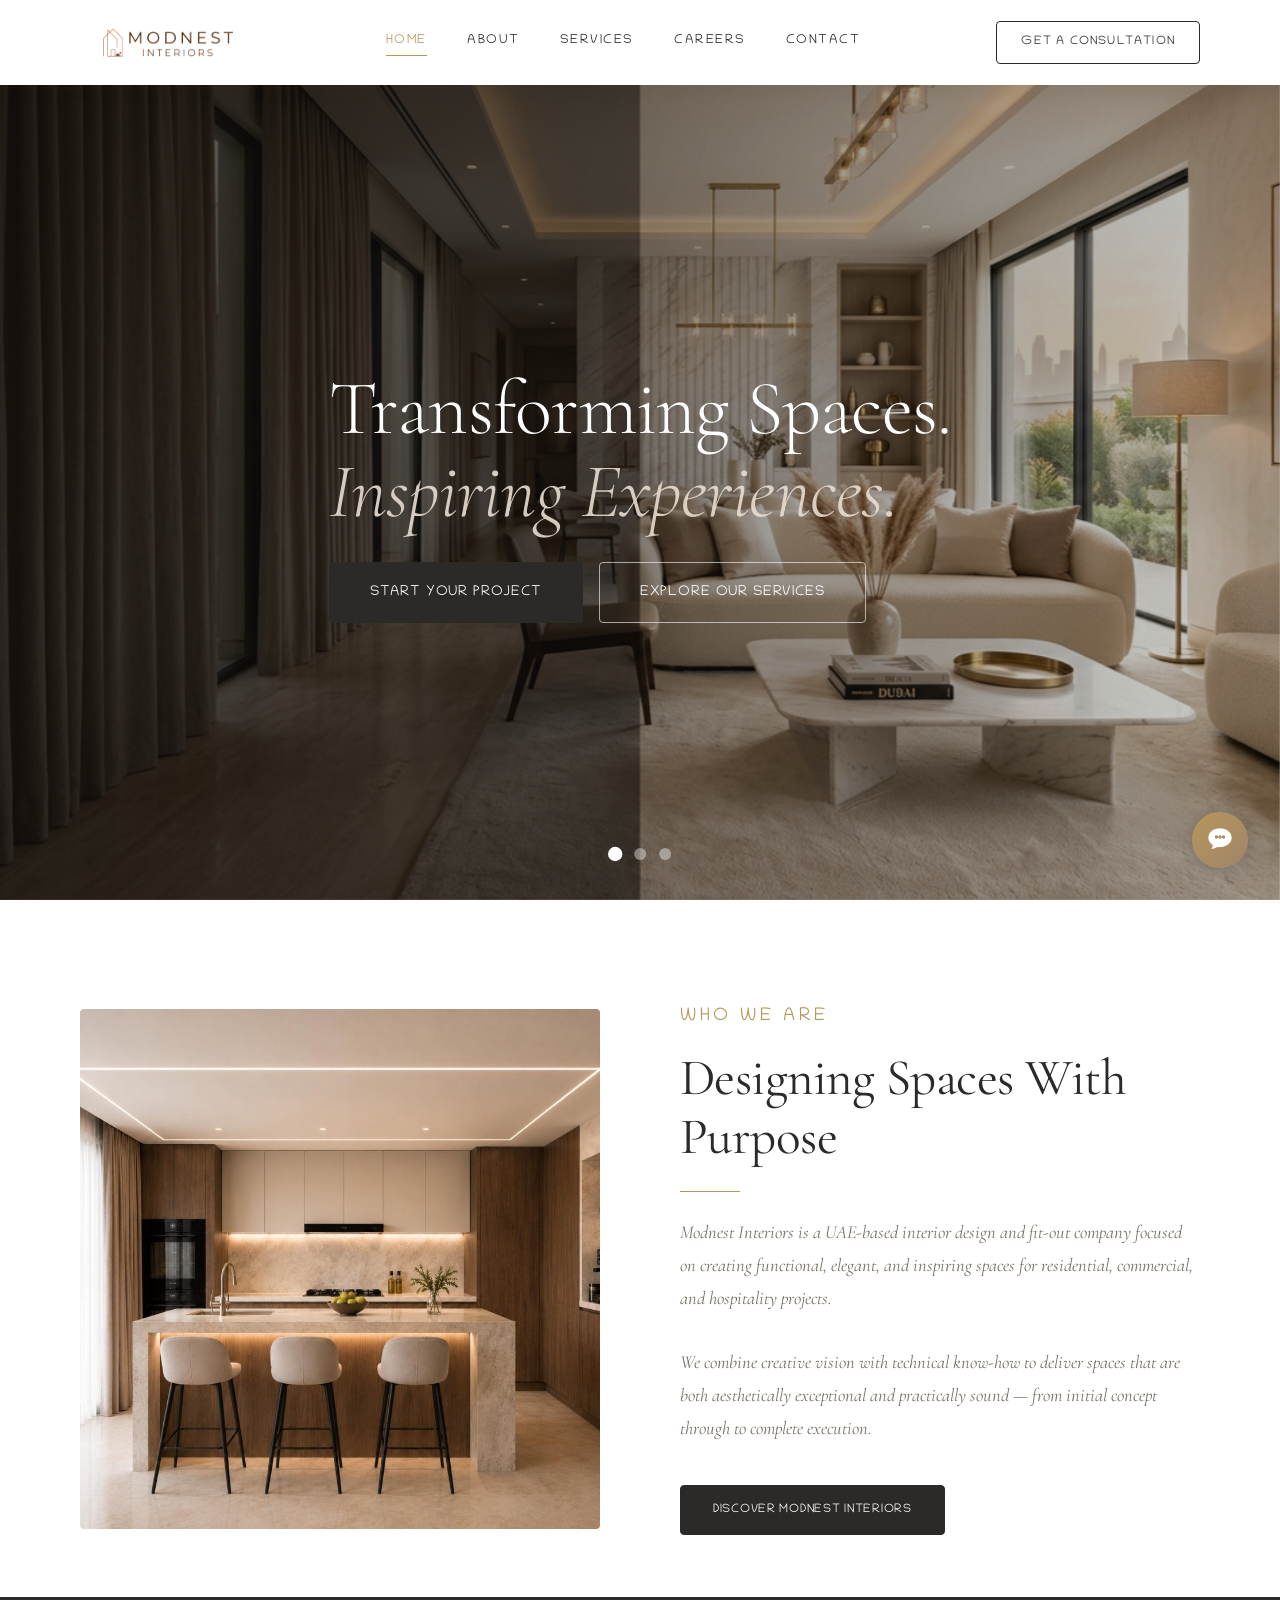
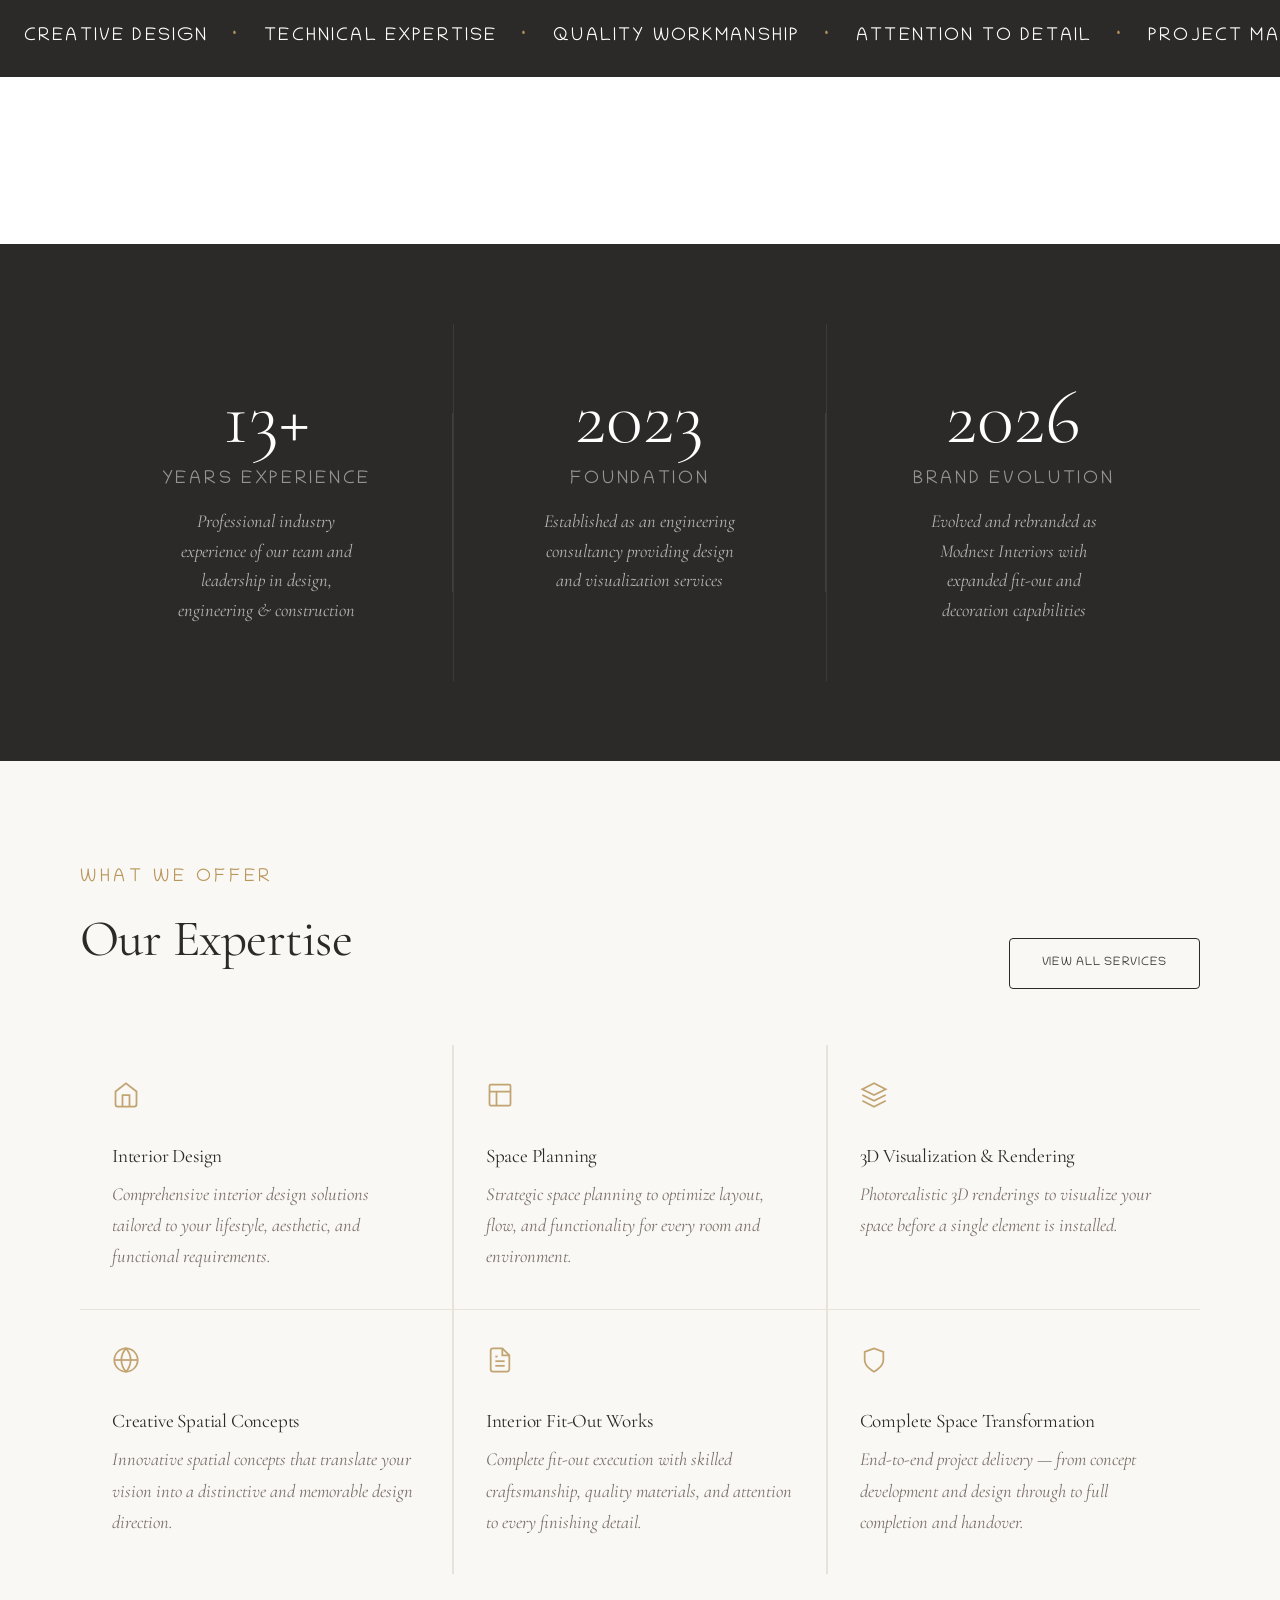
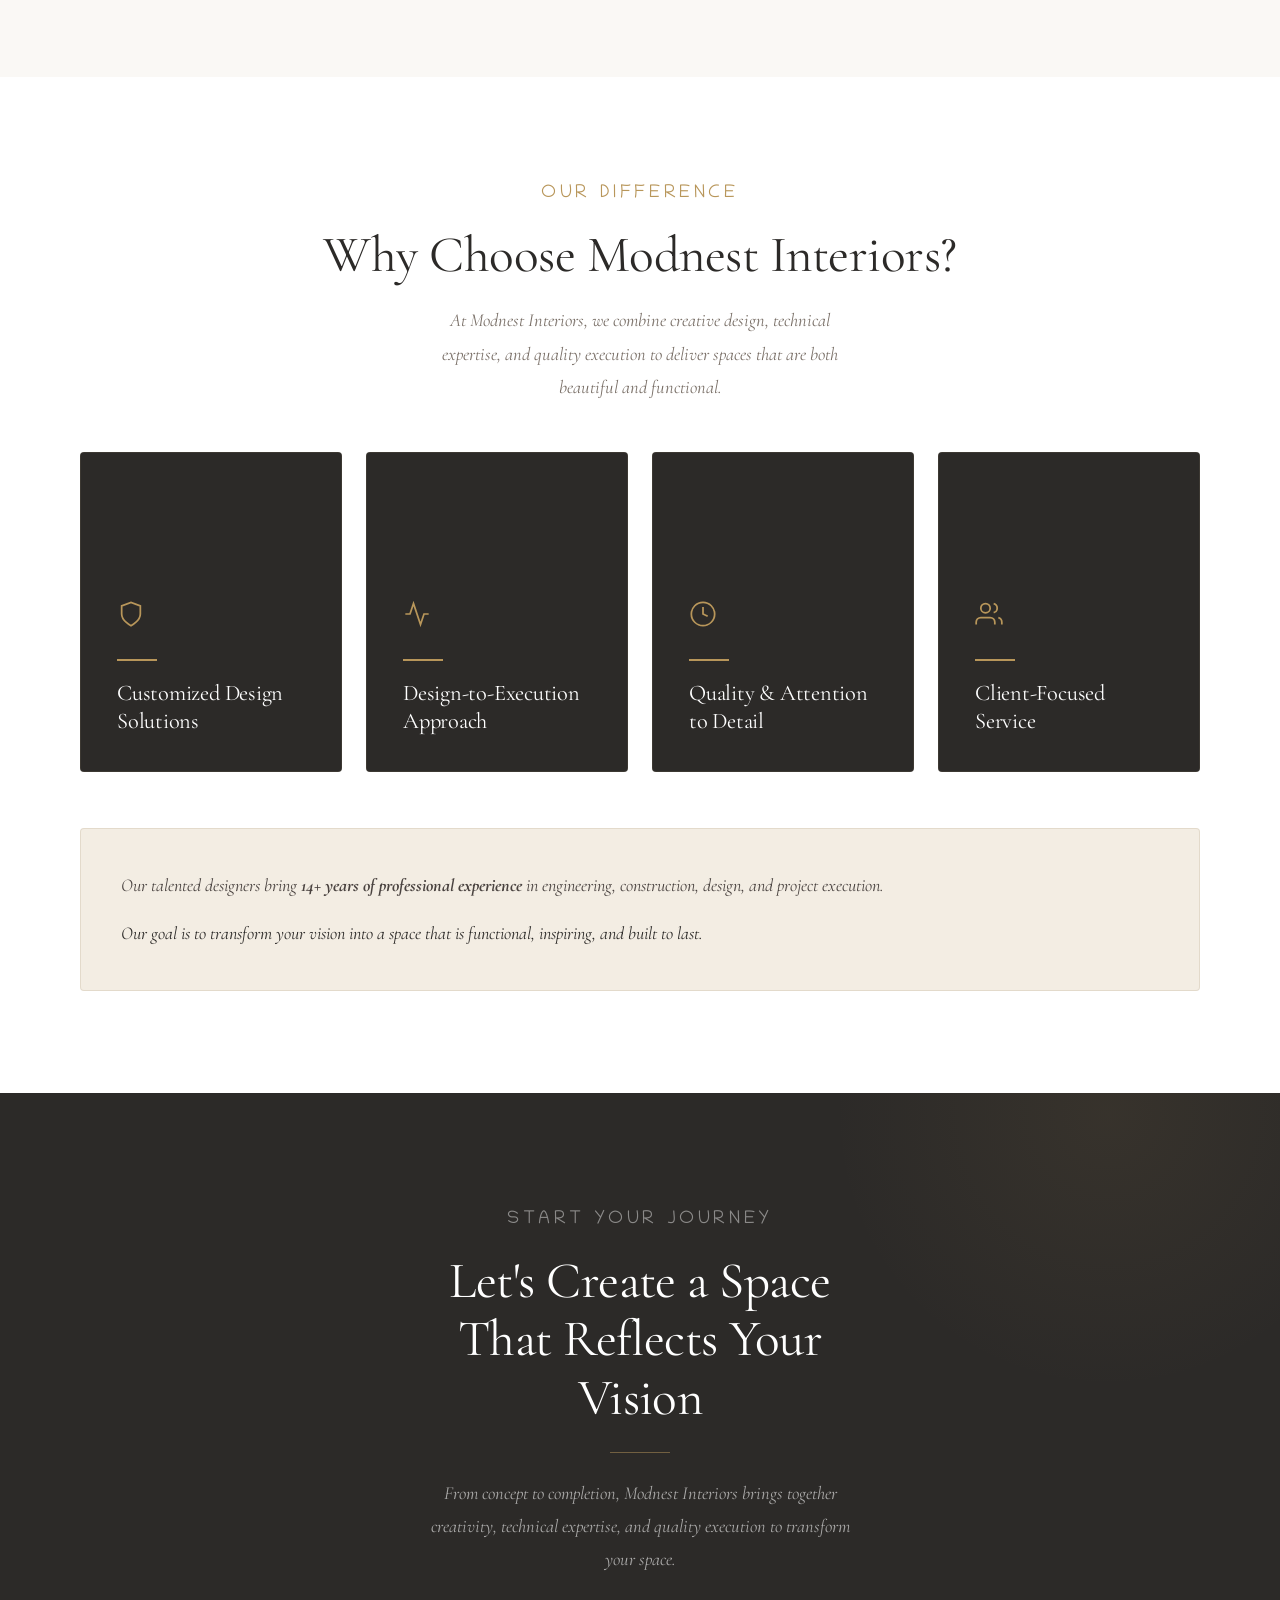
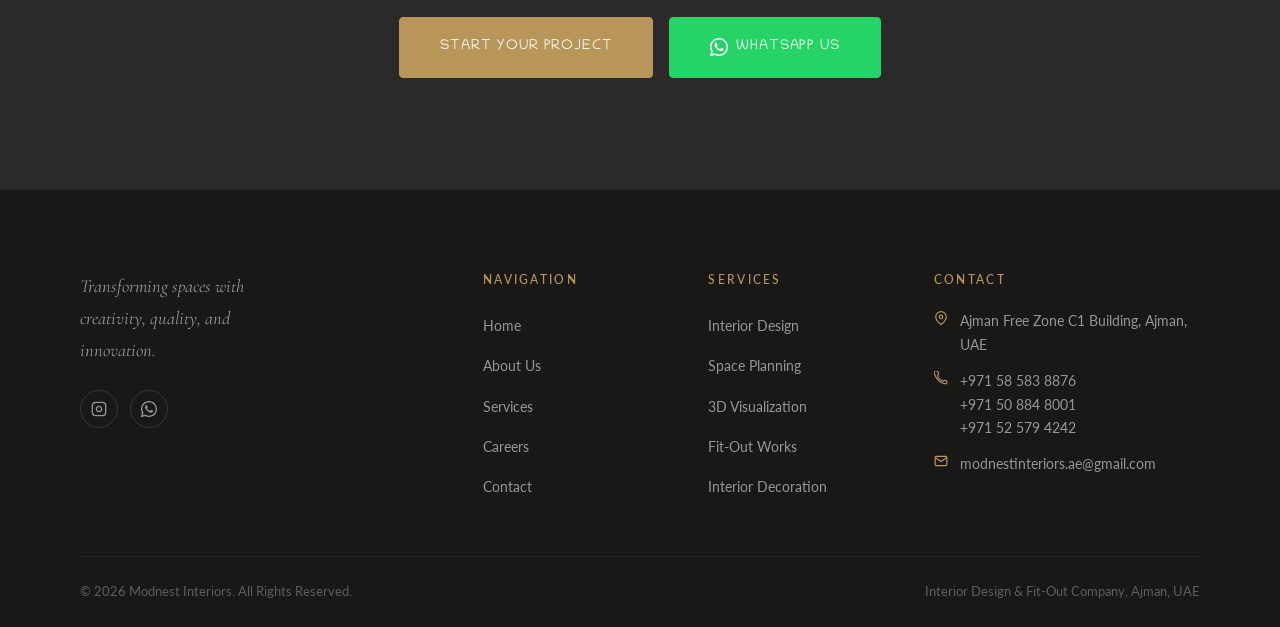
==== commit 28c7bf37: "dgdththfhyyh" ====
--- a/index.html
+++ b/index.html
@@ -422,7 +422,7 @@
     <div class="container">
       <div class="footer-grid">
         <div class="footer-brand">
-          <img src="assets/footer-logo.png" alt="Modnest Interiors Logo" class="logo-footer" />
+          <!-- <img src="assets/footer-logo.png" alt="Modnest Interiors Logo" class="logo-footer" /> -->
           <p>Transforming spaces with creativity, quality, and innovation.</p>
           <div class="social-links" style="margin-top:1.5rem;">
             <a href="https://www.instagram.com/modnestinteriors_ae?igsi=MWZ4bWphNGYyOWVhaw==&utm_source=ig_contact_invite"
--- a/css/style.css
+++ b/css/style.css
@@ -1,3025 +1,3053 @@
-/* ============================================================
-   MODNEST INTERIORS — DESIGN SYSTEM & GLOBAL STYLES
-   Premium beige / warm neutral aesthetic
-   ============================================================ */
-
-/* ---- Google Fonts ---- */
-@import url('https://fonts.googleapis.com/css2?family=Chilanka&family=Cormorant+Garamond:ital,wght@0,300;0,400;0,500;0,600;1,300;1,400&family=Inter:wght@300;400;500;600&family=Lato:ital,wght@0,300;0,400;0,700;1,300;1,400&display=swap');
-
-/* ---- CSS Custom Properties ---- */
-:root {
-  --bg: #FAF8F5;
-  --cream: #F3EDE3;
-  --beige: #E8DDD0;
-  --beige-mid: #D4C4B0;
-  --taupe: #9E856A;
-  --brown: #6B4F35;
-  --gold: #B8965A;
-  --charcoal: #2C2A28;
-  --dark: #1A1816;
-  --text-body: #4A4340;
-  --text-muted: #7A7068;
-  --white: #FFFFFF;
-  --border: rgba(180, 160, 130, 0.25);
-  --border-light: rgba(180, 160, 130, 0.12);
-
-  --serif: 'Cormorant Garamond', Georgia, serif;
-  --sans: 'Chilanka', system-ui, -apple-system, sans-serif;
-
-  --radius-sm: 4px;
-  --radius-md: 8px;
-  --radius-lg: 16px;
-
-  --shadow-soft: 0 4px 30px rgba(44, 42, 40, 0.06);
-  --shadow-card: 0 2px 20px rgba(44, 42, 40, 0.08);
-  --shadow-hover: 0 8px 40px rgba(44, 42, 40, 0.14);
-
-  --transition: 0.35s cubic-bezier(0.4, 0, 0.2, 1);
-  --transition-fast: 0.2s ease;
-
-  --container: 1200px;
-  --gutter: clamp(1.25rem, 5vw, 2.5rem);
-  --section-py: clamp(4rem, 8vw, 8rem);
-}
-
-/* ---- Reset & Base ---- */
-*,
-*::before,
-*::after {
-  box-sizing: border-box;
-  margin: 0;
-  padding: 0;
-}
-
-html {
-  scroll-behavior: smooth;
-  font-size: 16px;
-  -webkit-text-size-adjust: 100%;
-}
-
-body {
-  font-size: 18px;
-  font-family: var(--sans);
-  background-color: var(--bg);
-  color: var(--text-body);
-  line-height: 1.7;
-  overflow-x: hidden;
-}
-
-img {
-  display: block;
-  max-width: 100%;
-  height: auto;
-  object-fit: cover;
-}
-
-a {
-  color: inherit;
-  text-decoration: none;
-}
-
-button {
-  font-family: var(--sans);
-  cursor: pointer;
-  border: none;
-  background: none;
-}
-
-input,
-textarea,
-select {
-  font-family: var(--sans);
-  font-size: 1rem;
-}
-
-ul {
-  list-style: none;
-}
-
-@media (prefers-reduced-motion: reduce) {
-
-  *,
-  *::before,
-  *::after {
-    animation-duration: 0.01ms !important;
-    transition-duration: 0.01ms !important;
-    scroll-behavior: auto !important;
-  }
-}
-
-/* ---- Layout Utilities ---- */
-.container {
-  max-width: var(--container);
-  margin-inline: auto;
-  padding-inline: var(--gutter);
-}
-
-.section-py {
-  padding-block: var(--section-py);
-}
-
-.grid-2 {
-  display: grid;
-  grid-template-columns: repeat(2, 1fr);
-  gap: 2rem;
-}
-
-.grid-3 {
-  display: grid;
-  grid-template-columns: repeat(3, 1fr);
-  gap: 2rem;
-}
-
-.grid-4 {
-  display: grid;
-  grid-template-columns: repeat(4, 1fr);
-  gap: 2rem;
-}
-
-/* ---- Typography ---- */
-h1,
-h2,
-h3,
-h4 {
-  font-family: var(--serif);
-  font-weight: 400;
-  line-height: 1.15;
-  color: var(--charcoal);
-  letter-spacing: -0.01em;
-}
-
-/* Base style for all descriptions and paragraphs */
-p,
-.section-subtitle,
-.stat-desc,
-.service-desc,
-.why-slide-desc,
-.sector-desc,
-.page-hero-subtitle {
-  font-family: 'Cormorant Garamond', Georgia, serif;
-  font-style: italic;
-  font-weight: 400;
-  /* Regular */
-  font-size: 1.15rem;
-  /* Standard readable size */
-}
-
-.section-label {
-  font-family: var(--sans);
-  font-size: 1.125rem;
-  font-weight: 500;
-  letter-spacing: 0.2em;
-  text-transform: uppercase;
-  color: var(--gold);
-  display: block;
-  margin-bottom: 1rem;
-}
-
-.section-title {
-  font-family: var(--serif);
-  font-size: clamp(2rem, 4vw, 3.2rem);
-  font-weight: 400;
-  color: var(--charcoal);
-  line-height: 1.15;
-  margin-bottom: 1.25rem;
-}
-
-.section-subtitle {
-  color: var(--text-muted);
-  max-width: 55ch;
-  line-height: 1.8;
-}
-
-.text-center {
-  text-align: center;
-}
-
-.text-center .section-subtitle {
-  margin-inline: auto;
-}
-
-/* ---- Buttons ---- */
-.btn {
-  display: inline-flex;
-  align-items: center;
-  gap: 0.5rem;
-  padding: 0.875rem 2rem;
-  font-size: 12px;
-  font-weight: 500;
-  letter-spacing: 0.06em;
-  text-transform: uppercase;
-  border-radius: var(--radius-sm);
-  transition: var(--transition);
-  cursor: pointer;
-  white-space: nowrap;
-}
-
-.btn-primary {
-  background: var(--charcoal);
-  color: var(--white);
-  border: 1.5px solid var(--charcoal);
-}
-
-.btn-primary:hover {
-  background: var(--brown);
-  border-color: var(--brown);
-  transform: translateY(-1px);
-  box-shadow: 0 6px 24px rgba(44, 42, 40, 0.2);
-}
-
-.btn-outline {
-  background: transparent;
-  color: var(--charcoal);
-  border: 1.5px solid var(--charcoal);
-}
-
-.btn-outline:hover {
-  background: var(--charcoal);
-  color: var(--white);
-  transform: translateY(-1px);
-}
-
-.btn-gold {
-  background: var(--gold);
-  color: var(--white);
-  border: 1.5px solid var(--gold);
-}
-
-.btn-gold:hover {
-  background: var(--brown);
-  border-color: var(--brown);
-  transform: translateY(-1px);
-  box-shadow: 0 6px 24px rgba(184, 150, 90, 0.3);
-}
-
-.btn-whatsapp {
-  background: #25D366;
-  color: var(--white);
-  border: 1.5px solid #25D366;
-}
-
-.btn-whatsapp:hover {
-  background: #1DB954;
-  border-color: #1DB954;
-  transform: translateY(-1px);
-  box-shadow: 0 6px 24px rgba(37, 211, 102, 0.3);
-}
-
-.btn-lg {
-  padding: 1.1rem 2.5rem;
-  font-size: 14px;
-}
-
-.btn-sm {
-  padding: 0.6rem 1.25rem;
-  font-size: 14px;
-}
-
-/* ---- Divider ---- */
-.divider {
-  width: 60px;
-  height: 1px;
-  background: var(--gold);
-  margin: 1.5rem 0;
-}
-
-.divider-center {
-  margin-inline: auto;
-}
-
-/* ---- Reveal Animations ---- */
-.reveal {
-  opacity: 0;
-  transform: translateY(28px);
-  transition: opacity 0.7s ease, transform 0.7s ease;
-}
-
-.reveal.revealed {
-  opacity: 1;
-  transform: translateY(0);
-}
-
-.reveal-left {
-  opacity: 0;
-  transform: translateX(-32px);
-  transition: opacity 0.7s ease, transform 0.7s ease;
-}
-
-.reveal-left.revealed {
-  opacity: 1;
-  transform: translateX(0);
-}
-
-.reveal-right {
-  opacity: 0;
-  transform: translateX(32px);
-  transition: opacity 0.7s ease, transform 0.7s ease;
-}
-
-.reveal-right.revealed {
-  opacity: 1;
-  transform: translateX(0);
-}
-
-.reveal-delay-1 {
-  transition-delay: 0.1s;
-}
-
-.reveal-delay-2 {
-  transition-delay: 0.2s;
-}
-
-.reveal-delay-3 {
-  transition-delay: 0.3s;
-}
-
-.reveal-delay-4 {
-  transition-delay: 0.4s;
-}
-
-.reveal-delay-5 {
-  transition-delay: 0.5s;
-}
-
-.reveal-delay-6 {
-  transition-delay: 0.6s;
-}
-
-/* ============================================================
-   HEADER / NAVIGATION
-   ============================================================ */
-.site-header {
-  position: fixed;
-  top: 0;
-  left: 0;
-  right: 0;
-  z-index: 1000;
-  background: #FFFFFF;
-  box-shadow: 0 1px 20px rgba(44, 42, 40, 0.08);
-  padding: 1 rem 0;
-}
-
-.header-inner {
-  display: flex;
-  align-items: center;
-  justify-content: space-between;
-  gap: 2rem;
-}
-
-.logo-link {
-  display: flex;
-  align-items: center;
-  flex-shrink: 0;
-}
-
-.logo-img {
-  height: 85px;
-  width: auto;
-  /* Ensure logo retains natural proportions and looks premium */
-  object-fit: contain;
-  object-position: left center;
-}
-
-.nav-links {
-  display: flex;
-  align-items: center;
-  gap: 2.5rem;
-}
-
-.nav-link {
-  font-size: 0.8rem;
-  font-weight: 500;
-  letter-spacing: 0.12em;
-  text-transform: uppercase;
-  color: var(--charcoal);
-  position: relative;
-  padding-bottom: 2px;
-  transition: color var(--transition-fast);
-}
-
-.nav-link::after {
-  content: '';
-  position: absolute;
-  bottom: -2px;
-  left: 0;
-  width: 0;
-  height: 1px;
-  background: var(--gold);
-  transition: width var(--transition);
-}
-
-.nav-link:hover,
-.nav-link.active {
-  color: var(--gold);
-}
-
-.nav-link:hover::after,
-.nav-link.active::after {
-  width: 100%;
-}
-
-
-
-.btn-cta {
-  padding: 0.65rem 1.5rem;
-  font-size: 12px;
-  font-weight: 500;
-  letter-spacing: 0.1em;
-  text-transform: uppercase;
-  border: 1.5px solid var(--charcoal);
-  border-radius: var(--radius-sm);
-  color: var(--charcoal);
-  transition: var(--transition);
-}
-
-.btn-cta:hover {
-  background: var(--charcoal);
-  color: var(--white);
-}
-
-/* Hamburger */
-.hamburger {
-  display: none;
-  flex-direction: column;
-  gap: 5px;
-  cursor: pointer;
-  padding: 4px;
-  z-index: 1100;
-}
-
-.hamburger span {
-  display: block;
-  width: 24px;
-  height: 1.5px;
-  background: var(--charcoal);
-  transition: var(--transition);
-  transform-origin: center;
-}
-
-.hamburger.open span:nth-child(1) {
-  transform: translateY(6.5px) rotate(45deg);
-}
-
-.hamburger.open span:nth-child(2) {
-  opacity: 0;
-  transform: scaleX(0);
-}
-
-.hamburger.open span:nth-child(3) {
-  transform: translateY(-6.5px) rotate(-45deg);
-}
-
-/* Mobile nav */
-.mobile-nav {
-  display: none;
-  position: fixed;
-  inset: 0;
-  background: var(--bg);
-  z-index: 1050;
-  flex-direction: column;
-  align-items: center;
-  justify-content: center;
-  gap: 2.5rem;
-  opacity: 0;
-  pointer-events: none;
-  transition: opacity var(--transition);
-}
-
-.mobile-nav.open {
-  opacity: 1;
-  pointer-events: all;
-}
-
-.mobile-nav .nav-link {
-  font-size: 1.75rem;
-  font-family: var(--serif);
-  letter-spacing: 0.05em;
-  color: var(--charcoal) !important;
-  font-weight: 400;
-}
-
-.mobile-nav .nav-link::after {
-  display: none;
-}
-
-.mobile-nav .btn-cta {
-  font-size: 0.85rem;
-  padding: 0.9rem 2.5rem;
-  color: var(--charcoal) !important;
-  border-color: var(--charcoal) !important;
-}
-
-.mobile-logo {
-  position: absolute;
-  top: 1.5rem;
-  left: var(--gutter);
-}
-
-.mobile-logo img {
-  height: 44px;
-}
-
-/* ============================================================
-   HERO SECTION
-   ============================================================ */
-.hero {
-  position: relative;
-  height: 100vh;
-  min-height: 600px;
-  display: flex;
-  align-items: center;
-  overflow: hidden;
-}
-
-.hero-slider {
-  position: absolute;
-  inset: 0;
-  z-index: 0;
-}
-
-.hero-slide {
-  position: absolute;
-  inset: 0;
-  opacity: 0;
-  transition: opacity 1.5s ease-in-out;
-  visibility: hidden;
-}
-
-.hero-slide.active {
-  opacity: 1;
-  visibility: visible;
-}
-
-.hero-slide img {
-  width: 100%;
-  height: 100%;
-  object-fit: cover;
-  object-position: center center;
-  transform: scale(1.04);
-}
-
-.hero-slide.active img {
-  animation: heroScale 8s ease forwards;
-}
-
-@keyframes heroScale {
-  to {
-    transform: scale(1);
-  }
-}
-
-.hero-dots {
-  position: absolute;
-  bottom: 2.5rem;
-  left: 50%;
-  transform: translateX(-50%);
-  z-index: 2;
-  display: flex;
-  gap: 0.8rem;
-}
-
-.hero-dots .dot {
-  width: 12px;
-  height: 12px;
-  background-color: rgba(255, 255, 255, 0.4);
-  border-radius: 50%;
-  cursor: pointer;
-  transition: background-color var(--transition-fast), transform var(--transition-fast);
-}
-
-.hero-dots .dot.active {
-  background-color: var(--white);
-  transform: scale(1.2);
-}
-
-.hero-overlay {
-  position: absolute;
-  inset: 0;
-  background: linear-gradient(105deg,
-      rgba(20, 18, 16, 0.72) 0%,
-      rgba(20, 18, 16, 0.48) 45%,
-      rgba(20, 18, 16, 0.18) 100%);
-}
-
-.hero-content {
-  position: relative;
-  z-index: 1;
-  max-width: 700px;
-}
-
-.hero-label {
-  font-family: var(--sans);
-  font-style: normal;
-  font-size: 1.125rem;
-  font-weight: 500;
-  letter-spacing: 0.25em;
-  text-transform: uppercase;
-  color: rgba(255, 255, 255, 0.7);
-  margin-bottom: 1.5rem;
-  animation: fadeInUp 0.9s 0.2s both;
-}
-
-.hero-title {
-  font-family: var(--serif);
-  font-size: clamp(2.8rem, 6vw, 5.5rem);
-  font-weight: 300;
-  line-height: 1.08;
-  color: var(--white);
-  margin-bottom: 1.75rem;
-  animation: fadeInUp 0.9s 0.4s both;
-}
-
-.hero-title em {
-  font-style: italic;
-  color: rgba(232, 221, 208, 0.9);
-}
-
-.hero-subtitle {
-  font-size: clamp(1.125rem, 1.5vw, 1.15rem);
-  color: rgba(255, 255, 255, 0.82);
-  max-width: 480px;
-  line-height: 1.75;
-  margin-bottom: 2.5rem;
-  animation: fadeInUp 0.9s 0.6s both;
-  font-weight: 300;
-}
-
-.hero-actions {
-  display: flex;
-  gap: 1rem;
-  flex-wrap: wrap;
-  animation: fadeInUp 0.9s 0.8s both;
-}
-
-.hero-scroll {
-  position: absolute;
-  bottom: 2.5rem;
-  left: 50%;
-  transform: translateX(-50%);
-  z-index: 1;
-  display: flex;
-  flex-direction: column;
-  align-items: center;
-  gap: 0.5rem;
-  color: rgba(255, 255, 255, 0.6);
-  font-size: 1.125rem;
-  letter-spacing: 0.15em;
-  text-transform: uppercase;
-  animation: fadeInUp 1s 1.2s both;
-}
-
-.scroll-line {
-  width: 1px;
-  height: 48px;
-  background: rgba(255, 255, 255, 0.3);
-  position: relative;
-  overflow: hidden;
-}
-
-.scroll-line::after {
-  content: '';
-  position: absolute;
-  top: 0;
-  left: 0;
-  width: 100%;
-  height: 50%;
-  background: rgba(255, 255, 255, 0.8);
-  animation: scrollAnim 1.8s ease-in-out infinite;
-}
-
-@keyframes scrollAnim {
-  0% {
-    transform: translateY(-100%);
-  }
-
-  100% {
-    transform: translateY(300%);
-  }
-}
-
-@keyframes fadeInUp {
-  from {
-    opacity: 0;
-    transform: translateY(24px);
-  }
-
-  to {
-    opacity: 1;
-    transform: translateY(0);
-  }
-}
-
-/* ============================================================
-   INTRO SECTION
-   ============================================================ */
-.intro-section {
-  padding-block: var(--section-py);
-  background: var(--white);
-}
-
-.intro-grid {
-  display: grid;
-  grid-template-columns: 1fr 1fr;
-  gap: 5rem;
-  align-items: center;
-}
-
-.intro-image {
-  position: relative;
-}
-
-.intro-image img {
-  width: 100%;
-  height: 520px;
-  object-fit: cover;
-  border-radius: var(--radius-sm);
-}
-
-.intro-image-badge {
-  position: absolute;
-  bottom: -1.5rem;
-  right: -1.5rem;
-  width: 140px;
-  height: 140px;
-  background: var(--cream);
-  border: 1px solid var(--border);
-  border-radius: 50%;
-  display: flex;
-  flex-direction: column;
-  align-items: center;
-  justify-content: center;
-  text-align: center;
-  box-shadow: var(--shadow-card);
-}
-
-.intro-image-badge .badge-num {
-  font-family: var(--serif);
-  font-size: 2.2rem;
-  font-weight: 400;
-  color: var(--gold);
-  line-height: 1;
-}
-
-.intro-image-badge .badge-text {
-  font-size: 1.125rem;
-  letter-spacing: 0.08em;
-  text-transform: uppercase;
-  color: var(--text-muted);
-  max-width: 80px;
-  margin-top: 0.25rem;
-}
-
-.intro-marquee-wrapper {
-  width: 100%;
-  overflow: hidden;
-  background: var(--charcoal);
-  color: var(--white);
-  padding: 1.25rem 0;
-  margin-bottom: 4rem;
-  position: relative;
-  display: flex;
-}
-
-.intro-marquee {
-  display: flex;
-  white-space: nowrap;
-  animation: marquee-scroll 25s linear infinite;
-  align-items: center;
-}
-
-.intro-marquee span {
-  font-family: var(--sans);
-  font-size: 1.125rem;
-  font-weight: 500;
-  letter-spacing: 0.12em;
-  text-transform: uppercase;
-  padding: 0 1.5rem;
-}
-
-.intro-marquee .dot {
-  color: var(--gold);
-  font-size: 1.5rem;
-  padding: 0;
-}
-
-@keyframes marquee-scroll {
-  0% {
-    transform: translateX(0);
-  }
-
-  100% {
-    transform: translateX(-50%);
-  }
-}
-
-/* ============================================================
-   STATS SECTION
-   ============================================================ */
-.stats-section {
-  padding-block: 5rem;
-  background: var(--charcoal);
-}
-
-.stats-grid {
-  display: grid;
-  grid-template-columns: repeat(3, 1fr);
-  gap: 1px;
-  background: rgba(255, 255, 255, 0.08);
-}
-
-.stat-item {
-  padding: 3.5rem 2.5rem;
-  text-align: center;
-  background: var(--charcoal);
-  position: relative;
-}
-
-.stat-item::after {
-  content: '';
-  position: absolute;
-  right: 0;
-  top: 25%;
-  height: 50%;
-  width: 1px;
-  background: rgba(255, 255, 255, 0.1);
-}
-
-.stat-item:last-child::after {
-  display: none;
-}
-
-.stat-number {
-  font-family: var(--serif);
-  font-size: clamp(3rem, 6vw, 5rem);
-  font-weight: 300;
-  color: var(--white);
-  line-height: 1;
-  margin-bottom: 0.5rem;
-}
-
-.stat-suffix {
-  color: var(--gold);
-}
-
-.stat-label {
-  font-size: 1.125rem;
-  letter-spacing: 0.15em;
-  text-transform: uppercase;
-  color: rgba(255, 255, 255, 0.5);
-  margin-bottom: 0.75rem;
-}
-
-.stat-desc {
-  color: rgba(255, 255, 255, 0.65);
-  max-width: 200px;
-  margin-inline: auto;
-  line-height: 1.6;
-}
-
-/* ============================================================
-   SERVICES PREVIEW
-   ============================================================ */
-.services-preview {
-  padding-block: var(--section-py);
-  background: var(--bg);
-}
-
-.services-header {
-  display: flex;
-  align-items: flex-end;
-  justify-content: space-between;
-  margin-bottom: 3.5rem;
-  gap: 2rem;
-  flex-wrap: wrap;
-}
-
-.services-grid {
-  display: grid;
-  grid-template-columns: repeat(3, 1fr);
-  gap: 1.5px;
-  background: var(--border);
-}
-
-.service-card {
-  background: var(--bg);
-  padding: 2.25rem 2rem;
-  position: relative;
-  overflow: hidden;
-  transition: background var(--transition);
-  cursor: default;
-}
-
-.service-card::before {
-  content: '';
-  position: absolute;
-  bottom: 0;
-  left: 0;
-  width: 0;
-  height: 2px;
-  background: var(--gold);
-  transition: width var(--transition);
-}
-
-.service-card:hover {
-  background: var(--white);
-}
-
-.service-card:hover::before {
-  width: 100%;
-}
-
-.service-icon {
-  width: 44px;
-  height: 44px;
-  margin-bottom: 1.25rem;
-  color: var(--gold);
-  opacity: 0.85;
-}
-
-.service-name {
-  font-family: var(--serif);
-  font-size: 1.2rem;
-  font-weight: 400;
-  color: var(--charcoal);
-  margin-bottom: 0.75rem;
-}
-
-.service-desc {
-  color: var(--text-muted);
-  line-height: 1.7;
-}
-
-.service-num {
-  position: absolute;
-  top: 1.5rem;
-  right: 1.75rem;
-  font-family: var(--serif);
-  font-size: 2.5rem;
-  font-weight: 300;
-  color: var(--beige);
-  line-height: 1;
-  user-select: none;
-  transition: color var(--transition);
-}
-
-.service-card:hover .service-num {
-  color: var(--beige-mid);
-}
-
-/* ============================================================
-   SECTORS (Spaces We Transform)
-   ============================================================ */
-.sectors-section {
-  padding-block: var(--section-py);
-  background: var(--cream);
-}
-
-.sectors-grid {
-  display: grid;
-  grid-template-columns: repeat(3, 1fr);
-  gap: 1.5rem;
-  margin-top: 3rem;
-}
-
-.sector-card {
-  position: relative;
-  overflow: hidden;
-  border-radius: var(--radius-sm);
-  aspect-ratio: 3/4;
-  cursor: pointer;
-}
-
-.sector-card img {
-  width: 100%;
-  height: 100%;
-  object-fit: cover;
-  transition: transform 0.7s cubic-bezier(0.4, 0, 0.2, 1);
-}
-
-.sector-card:hover img {
-  transform: scale(1.06);
-}
-
-.sector-overlay {
-  position: absolute;
-  inset: 0;
-  /* Stronger gradient in the lower half so titles are always readable */
-  background: linear-gradient(to top,
-      rgba(20, 18, 16, 0.92) 0%,
-      rgba(20, 18, 16, 0.60) 35%,
-      rgba(20, 18, 16, 0.15) 65%,
-      rgba(20, 18, 16, 0.05) 100%);
-  transition: var(--transition);
-}
-
-.sector-card:hover .sector-overlay {
-  background: linear-gradient(to top,
-      rgba(20, 18, 16, 0.96) 0%,
-      rgba(20, 18, 16, 0.70) 40%,
-      rgba(20, 18, 16, 0.20) 70%,
-      rgba(20, 18, 16, 0.08) 100%);
-}
-
-.sector-content {
-  position: absolute;
-  bottom: 0;
-  left: 0;
-  right: 0;
-  padding: 2rem 1.75rem;
-  color: var(--white);
-}
-
-.sector-tag {
-  font-size: 1.125rem;
-  letter-spacing: 0.2em;
-  text-transform: uppercase;
-  color: rgba(255, 255, 255, 0.75);
-  margin-bottom: 0.5rem;
-  display: block;
-}
-
-.sector-title {
-  font-family: var(--serif);
-  font-size: 1.8rem;
-  font-weight: 400;
-  margin-bottom: 0.5rem;
-  color: #fff;
-  /* Subtle warm shadow ensures readability over all image tones */
-  text-shadow: 0 1px 8px rgba(10, 8, 6, 0.7), 0 2px 20px rgba(10, 8, 6, 0.4);
-}
-
-.sector-desc {
-  color: rgba(255, 255, 255, 0.75);
-  line-height: 1.6;
-  max-height: 0;
-  overflow: hidden;
-  transition: max-height 0.4s ease, opacity 0.4s ease;
-  opacity: 0;
-}
-
-.sector-card:hover .sector-desc {
-  max-height: 80px;
-  opacity: 1;
-}
-
-/* ============================================================
-   WHY CHOOSE US — SLIDING CARDS
-   ============================================================ */
-.why-section {
-  padding-block: var(--section-py);
-  background: var(--white);
-}
-
-.why-grid {
-  display: grid;
-  grid-template-columns: repeat(4, 1fr);
-  gap: 1.5rem;
-  margin-top: 3rem;
-}
-
-/* ---- Slide Card Wrapper ---- */
-.why-slide-card {
-  position: relative;
-  height: 320px;
-  border-radius: var(--radius-sm);
-  overflow: hidden;
-  cursor: default;
-  background: var(--charcoal);
-  border: 1px solid var(--border-light);
-}
-
-/* ---- Front face ---- */
-.why-slide-front {
-  position: absolute;
-  inset: 0;
-  padding: 2.25rem 2.25rem 1.75rem;
-  display: flex;
-  flex-direction: column;
-  justify-content: flex-end;
-  transition: transform 0.55s cubic-bezier(0.4, 0, 0.2, 1),
-    opacity 0.55s ease;
-  z-index: 1;
-  background: var(--charcoal);
-}
-
-.why-slide-card:hover .why-slide-front {
-  transform: translateY(-100%);
-  opacity: 0;
-}
-
-/* ---- Decorative number (top-right watermark) ---- */
-.why-slide-num {
-  font-family: var(--serif);
-  font-size: 5rem;
-  font-weight: 300;
-  line-height: 1;
-  color: rgba(255, 255, 255, 0.04);
-  position: absolute;
-  top: 1rem;
-  right: 1.5rem;
-  letter-spacing: -0.04em;
-  user-select: none;
-  transition: color 0.35s ease;
-}
-
-.why-slide-card:hover .why-slide-num {
-  color: rgba(255, 255, 255, 0.08);
-}
-
-/* ---- Icon ---- */
-.why-slide-icon {
-  width: 50px;
-  height: 50px;
-  background: transparent;
-  display: flex;
-  align-items: center;
-  justify-content: flex-start;
-  margin-bottom: 1.25rem;
-  color: var(--gold);
-  flex-shrink: 0;
-}
-
-/* ---- Title ---- */
-.why-slide-title {
-  font-family: var(--serif);
-  font-size: 1.4rem;
-  font-weight: 400;
-  color: var(--white);
-  line-height: 1.25;
-  margin-bottom: 0.5rem;
-  position: relative;
-  padding-top: 1.25rem;
-}
-
-.why-slide-title::before {
-  content: '';
-  position: absolute;
-  top: 0;
-  left: 0;
-  width: 40px;
-  height: 2px;
-  background: var(--gold);
-}
-
-/* ---- Cue hint ---- */
-.why-slide-cue {
-  font-family: var(--sans);
-  font-size: 1.125rem;
-  letter-spacing: 0.15em;
-  text-transform: uppercase;
-  color: rgba(255, 255, 255, 0.5);
-  transition: opacity 0.3s ease;
-}
-
-/* ---- Back panel (slides up from bottom) ---- */
-.why-slide-back {
-  position: absolute;
-  inset: 0;
-  background: linear-gradient(135deg, var(--gold), var(--brown));
-  padding: 2.25rem;
-  display: flex;
-  align-items: center;
-  justify-content: center;
-  transform: translateY(100%);
-  transition: transform 0.55s cubic-bezier(0.4, 0, 0.2, 1);
-  z-index: 2;
-  overflow: hidden;
-}
-
-.why-slide-watermark {
-  position: absolute;
-  top: 50%;
-  left: 50%;
-  transform: translate(-50%, -50%);
-  width: 140px;
-  height: 140px;
-  color: rgba(255, 255, 255, 0.12);
-  pointer-events: none;
-  z-index: 0;
-}
-
-.why-slide-watermark svg {
-  width: 100%;
-  height: 100%;
-}
-
-.why-slide-card:hover .why-slide-back {
-  transform: translateY(0);
-}
-
-/* ---- Description on back panel ---- */
-.why-slide-desc {
-  color: var(--white);
-  line-height: 1.8;
-  text-align: center;
-  position: relative;
-  z-index: 1;
-}
-
-/* ---- Footer ---- */
-.why-footer {
-  margin-top: 3.5rem;
-  padding: 2.5rem;
-  background: var(--cream);
-  border-radius: var(--radius-sm);
-  border: 1px solid var(--border);
-}
-
-.why-footer p {
-  font-size: 1.125rem;
-  color: var(--text-body);
-  line-height: 1.8;
-}
-
-.why-footer p+p {
-  margin-top: 1rem;
-  font-family: var(--serif);
-  font-size: 18px;
-  color: var(--charcoal);
-  font-style: italic;
-}
-
-/* ============================================================
-   HOME CTA SECTION
-   ============================================================ */
-.home-cta {
-  padding-block: 7rem;
-  background: var(--charcoal);
-  position: relative;
-  overflow: hidden;
-}
-
-.home-cta::before {
-  content: '';
-  position: absolute;
-  top: -40%;
-  right: -10%;
-  width: 600px;
-  height: 600px;
-  border-radius: 50%;
-  background: radial-gradient(circle, rgba(184, 150, 90, 0.08) 0%, transparent 65%);
-  pointer-events: none;
-}
-
-.home-cta .section-title {
-  color: var(--white);
-  max-width: 18ch;
-  margin-inline: auto;
-}
-
-.home-cta .section-subtitle {
-  color: rgba(255, 255, 255, 0.6);
-  margin-inline: auto;
-}
-
-.home-cta-actions {
-  display: flex;
-  gap: 1rem;
-  justify-content: center;
-  flex-wrap: wrap;
-  margin-top: 2.5rem;
-}
-
-/* ============================================================
-   FOOTER
-   ============================================================ */
-.site-footer {
-  font-family: 'Lato', sans-serif;
-  background: var(--dark);
-  color: rgba(255, 255, 255, 0.7);
-  padding-top: 5rem;
-}
-
-.footer-grid {
-  display: grid;
-  grid-template-columns: 2fr 1fr 1fr 1.5fr;
-  gap: 3rem;
-  padding-bottom: 3.5rem;
-  border-bottom: 1px solid rgba(255, 255, 255, 0.06);
-}
-
-.footer-brand .logo-footer {
-  width: 92px;
-  height: 92px;
-  border-radius: 50%;
-  object-fit: cover;
-  margin-bottom: 1.5rem;
-  background-color: #f9f6f2;
-  border: 2px solid rgba(197, 160, 89, 0.45);
-  box-shadow: 0 4px 20px rgba(0, 0, 0, 0.35), 0 0 0 1px rgba(255, 255, 255, 0.05);
-  display: block;
-  transition: transform var(--transition), border-color var(--transition), box-shadow var(--transition);
-}
-
-.footer-brand .logo-footer:hover {
-  transform: translateY(-2px) scale(1.03);
-  border-color: var(--gold);
-  box-shadow: 0 8px 24px rgba(197, 160, 89, 0.25), 0 0 0 1px rgba(197, 160, 89, 0.3);
-}
-
-.footer-brand p {
-  line-height: 1.75;
-  max-width: 28ch;
-  color: rgba(255, 255, 255, 0.55);
-}
-
-.footer-heading {
-  font-family: 'Lato', sans-serif;
-  font-style: normal;
-  font-size: 0.72rem;
-  letter-spacing: 0.2em;
-  text-transform: uppercase;
-  color: var(--gold);
-  margin-bottom: 1.25rem;
-  font-weight: 500;
-}
-
-.footer-links li+li {
-  margin-top: 0.6rem;
-}
-
-.footer-links a {
-  font-size: 0.875rem;
-  color: rgba(255, 255, 255, 0.55);
-  transition: color var(--transition-fast);
-}
-
-.footer-links a:hover {
-  color: var(--white);
-}
-
-.footer-contact li {
-  display: flex;
-  gap: 0.75rem;
-  align-items: flex-start;
-  font-size: 0.875rem;
-  color: rgba(255, 255, 255, 0.55);
-  margin-bottom: 0.75rem;
-}
-
-.footer-contact li svg {
-  flex-shrink: 0;
-  margin-top: 2px;
-  color: var(--gold);
-}
-
-.footer-contact a:hover {
-  color: var(--white);
-}
-
-.social-links {
-  display: flex;
-  gap: 0.75rem;
-  margin-top: 1.5rem;
-}
-
-.social-link {
-  width: 38px;
-  height: 38px;
-  border-radius: 50%;
-  border: 1px solid rgba(255, 255, 255, 0.12);
-  display: flex;
-  align-items: center;
-  justify-content: center;
-  color: rgba(255, 255, 255, 0.55);
-  transition: var(--transition);
-}
-
-.social-link:hover {
-  border-color: var(--gold);
-  color: var(--gold);
-  background: rgba(184, 150, 90, 0.1);
-}
-
-.footer-bottom {
-  padding: 1.5rem 0;
-  display: flex;
-  align-items: center;
-  justify-content: space-between;
-  gap: 1rem;
-  flex-wrap: wrap;
-}
-
-.footer-copyright {
-  font-family: 'Lato', sans-serif;
-  font-style: normal;
-  font-size: 0.8rem;
-  color: rgba(255, 255, 255, 0.3);
-}
-
-/* ============================================================
-   FLOATING CONNECT BUTTON
-   ============================================================ */
-.fab-container {
-  position: fixed;
-  bottom: 2rem;
-  right: 2rem;
-  z-index: 900;
-  display: flex;
-  flex-direction: column;
-  align-items: center;
-  gap: 1rem;
-}
-
-.fab-options {
-  display: flex;
-  flex-direction: column;
-  gap: 0.75rem;
-  opacity: 0;
-  visibility: hidden;
-  transform: translateY(20px);
-  transition: all 0.3s cubic-bezier(0.4, 0, 0.2, 1);
-  pointer-events: none;
-}
-
-.fab-container.active .fab-options {
-  opacity: 1;
-  visibility: visible;
-  transform: translateY(0);
-  pointer-events: auto;
-}
-
-.fab-option {
-  width: 48px;
-  height: 48px;
-  border-radius: 50%;
-  display: flex;
-  align-items: center;
-  justify-content: center;
-  box-shadow: 0 4px 15px rgba(0, 0, 0, 0.15);
-  transition: var(--transition);
-  color: var(--white);
-}
-
-.fab-option svg {
-  width: 24px;
-  height: 24px;
-}
-
-.fab-option.whatsapp {
-  background: #25D366;
-}
-
-.fab-option.whatsapp:hover {
-  background: #1DB954;
-  transform: scale(1.1);
-  color: var(--white);
-}
-
-.fab-option.instagram {
-  background: #E1306C;
-}
-
-.fab-option.instagram:hover {
-  background: #C13584;
-  transform: scale(1.1);
-  color: var(--white);
-}
-
-.fab-option.contact {
-  background: var(--gold);
-}
-
-.fab-option.contact:hover {
-  background: var(--gold-hover);
-  transform: scale(1.1);
-  color: var(--white);
-}
-
-@keyframes pulse-gold {
-  0% {
-    box-shadow: 0 4px 20px rgba(0, 0, 0, 0.2), 0 0 0 0 rgba(184, 150, 90, 0.6);
-  }
-
-  70% {
-    box-shadow: 0 4px 20px rgba(0, 0, 0, 0.2), 0 0 0 15px rgba(184, 150, 90, 0);
-  }
-
-  100% {
-    box-shadow: 0 4px 20px rgba(0, 0, 0, 0.2), 0 0 0 0 rgba(184, 150, 90, 0);
-  }
-}
-
-.fab-main {
-  width: 56px;
-  height: 56px;
-  background: linear-gradient(135deg, var(--gold), var(--taupe));
-  border-radius: 50%;
-  display: flex;
-  align-items: center;
-  justify-content: center;
-  box-shadow: 0 4px 20px rgba(0, 0, 0, 0.2);
-  transition: var(--transition);
-  color: var(--white);
-  border: none;
-  cursor: pointer;
-  position: relative;
-  animation: pulse-gold 2.5s infinite;
-}
-
-.fab-main:hover,
-.fab-container.active .fab-main {
-  background: linear-gradient(135deg, var(--taupe), var(--brown));
-  transform: scale(1.08);
-  box-shadow: 0 6px 28px rgba(0, 0, 0, 0.3);
-  animation: none;
-}
-
-.fab-main svg {
-  width: 28px;
-  height: 28px;
-  position: absolute;
-  transition: all 0.3s ease;
-}
-
-.fab-main svg.icon-connect {
-  opacity: 1;
-  transform: rotate(0);
-}
-
-.fab-main svg.icon-close {
-  opacity: 0;
-  transform: rotate(-90deg);
-}
-
-.fab-container.active .fab-main svg.icon-connect {
-  opacity: 0;
-  transform: rotate(90deg);
-}
-
-.fab-container.active .fab-main svg.icon-close {
-  opacity: 1;
-  transform: rotate(0);
-}
-
-/* ============================================================
-   PAGE HERO (inner pages)
-   ============================================================ */
-.page-hero {
-  padding-top: 9rem;
-  padding-bottom: 4rem;
-  background: var(--cream);
-  border-bottom: 1px solid var(--border);
-}
-
-.page-hero-label {
-  font-size: 1.125rem;
-  letter-spacing: 0.22em;
-  text-transform: uppercase;
-  color: var(--gold);
-  margin-bottom: 0.75rem;
-  display: block;
-}
-
-.page-hero-title {
-  font-family: var(--serif);
-  font-size: clamp(2.5rem, 5vw, 4.5rem);
-  font-weight: 300;
-  color: var(--charcoal);
-  line-height: 1.1;
-}
-
-.page-hero-subtitle {
-  font-size: 1.125rem;
-  color: var(--text-muted);
-  max-width: 55ch;
-  margin-top: 1rem;
-  line-height: 1.75;
-}
-
-/* ============================================================
-   ABOUT PAGE
-   ============================================================ */
-.about-story {
-  padding-block: var(--section-py);
-  background: var(--white);
-}
-
-.about-story-grid {
-  display: grid;
-  grid-template-columns: 1fr 1fr;
-  gap: 5rem;
-  align-items: start;
-}
-
-.about-story p {
-  font-size: 1.125rem;
-  line-height: 1.85;
-  color: var(--text-body);
-  margin-bottom: 1.25rem;
-}
-
-.journey-image-stack {
-  display: flex;
-  flex-direction: column;
-  gap: 1.5rem;
-  padding-top: 1rem;
-}
-
-.journey-img-wrap {
-  width: 90%;
-  height: 240px;
-  border: 8px solid var(--white);
-  box-shadow: 0 12px 35px rgba(0, 0, 0, 0.12);
-  border-radius: 6px;
-  overflow: hidden;
-  animation: float-juggle 5s ease-in-out infinite;
-}
-
-.journey-img-wrap img {
-  width: 100%;
-  height: 100%;
-  object-fit: cover;
-}
-
-.journey-img-wrap:nth-child(1) {
-  margin-right: auto;
-  animation-delay: 0s;
-}
-
-.journey-img-wrap:nth-child(2) {
-  margin-left: auto;
-  animation-delay: -1.6s;
-}
-
-.journey-img-wrap:nth-child(3) {
-  margin-right: auto;
-  animation-delay: -3.2s;
-}
-
-@keyframes float-juggle {
-
-  0%,
-  100% {
-    transform: translateY(0);
-  }
-
-  50% {
-    transform: translateY(-15px);
-  }
-}
-
-.about-image-caption {
-  font-size: 1.125rem;
-  color: var(--text-muted);
-  margin-top: 0.75rem;
-  letter-spacing: 0.06em;
-  font-style: italic;
-}
-
-/* Mission & Vision */
-.mission-vision {
-  padding-block: var(--section-py);
-  background: var(--cream);
-}
-
-.mv-grid {
-  display: grid;
-  grid-template-columns: 1fr 1fr;
-  gap: 2rem;
-}
-
-.mv-card {
-  padding: 3rem;
-  border-radius: var(--radius-sm);
-}
-
-.mv-card--mission {
-  background: var(--charcoal);
-}
-
-.mv-card--vision {
-  background: var(--white);
-  border: 1px solid var(--border);
-}
-
-.mv-icon {
-  width: 48px;
-  height: 48px;
-  border-radius: 50%;
-  display: flex;
-  align-items: center;
-  justify-content: center;
-  margin-bottom: 1.5rem;
-}
-
-.mv-card--mission .mv-icon {
-  background: rgba(184, 150, 90, 0.15);
-  color: var(--gold);
-}
-
-.mv-card--vision .mv-icon {
-  background: var(--cream);
-  color: var(--gold);
-}
-
-.mv-title {
-  font-family: var(--serif);
-  font-size: 1.8rem;
-  font-weight: 400;
-  margin-bottom: 1.25rem;
-}
-
-.mv-card--mission .mv-title {
-  color: var(--white);
-}
-
-.mv-card--vision .mv-title {
-  color: var(--charcoal);
-}
-
-.mv-text {
-  font-size: 1.125rem;
-  line-height: 1.8;
-}
-
-.mv-card--mission .mv-text {
-  color: rgba(255, 255, 255, 0.72);
-}
-
-.mv-card--vision .mv-text {
-  color: var(--text-body);
-}
-
-/* Core Values — Two-Row Layout */
-.values-section {
-  padding-block: var(--section-py);
-  background: var(--white);
-}
-
-.values-grid-wrap {
-  margin-top: 3rem;
-  border: 1px solid var(--border);
-  overflow: hidden;
-}
-
-.values-grid {
-  display: grid;
-  gap: 1px;
-  background: var(--border);
-}
-
-/* Row 1: 4 equal columns */
-.values-grid-top {
-  grid-template-columns: repeat(4, 1fr);
-}
-
-/* Row 2: 3 columns centred — use auto margins on first cell to push the group */
-.values-grid-bottom {
-  grid-template-columns: repeat(3, 1fr);
-  /* Centre the 3 items within the full 4-column equivalent width */
-  width: 75%;
-  margin-inline: auto;
-  border-top: 1px solid var(--border);
-  background: var(--border);
-}
-
-.value-item {
-  background: var(--white);
-  padding: 2.25rem 1.75rem;
-  transition: background var(--transition);
-}
-
-.value-item:hover {
-  background: var(--cream);
-}
-
-.value-number {
-  font-family: var(--serif);
-  font-size: 3rem;
-  font-weight: 300;
-  color: var(--beige);
-  line-height: 1;
-  margin-bottom: 1rem;
-  transition: color var(--transition);
-}
-
-.value-item:hover .value-number {
-  color: var(--gold);
-  opacity: 0.4;
-}
-
-.value-title {
-  font-family: var(--serif);
-  font-size: 1.15rem;
-  color: var(--charcoal);
-  margin-bottom: 0.75rem;
-}
-
-.value-desc {
-  font-size: 1.125rem;
-  color: var(--text-muted);
-  line-height: 1.7;
-}
-
-/* Animated Vertical Timeline */
-.timeline-section-new {
-  padding-block: var(--section-py);
-  background: var(--cream);
-  overflow-x: hidden;
-}
-
-.timeline-container-new {
-  position: relative;
-  max-width: 1100px;
-  margin: 5rem auto 0;
-  padding-top: 3rem;
-  display: flex;
-  justify-content: space-between;
-  gap: 2rem;
-}
-
-.timeline-line-new {
-  position: absolute;
-  top: 0;
-  left: 0;
-  width: 100%;
-  height: 2px;
-  background: rgba(184, 150, 90, 0.2);
-}
-
-.timeline-line-new::after {
-  content: '';
-  position: absolute;
-  top: 0;
-  left: 0;
-  width: 100%;
-  height: 100%;
-  background: var(--gold);
-  transform-origin: left;
-  animation: drawLineHoriz 3s ease-in-out forwards;
-}
-
-@keyframes drawLineHoriz {
-  0% {
-    transform: scaleX(0);
-  }
-
-  100% {
-    transform: scaleX(1);
-  }
-}
-
-.timeline-block {
-  flex: 1;
-  position: relative;
-  display: flex;
-  flex-direction: column;
-}
-
-.timeline-content-new {
-  width: 100%;
-  background: var(--white);
-  padding: 2.5rem 1.5rem;
-  border-radius: var(--radius-md);
-  box-shadow: var(--shadow-soft);
-  position: relative;
-  transition: transform 0.4s cubic-bezier(0.4, 0, 0.2, 1), box-shadow 0.4s ease;
-  border: 1px solid transparent;
-  text-align: center;
-  z-index: 1;
-  display: flex;
-  flex-direction: column;
-  align-items: center;
-}
-
-.timeline-content-new:hover {
-  transform: translateY(-5px);
-  box-shadow: var(--shadow-hover);
-  border-color: var(--gold);
-}
-
-.timeline-dot-new {
-  width: 24px;
-  height: 24px;
-  background: var(--white);
-  border: 4px solid var(--gold);
-  border-radius: 50%;
-  position: absolute;
-  left: 50%;
-  top: -3rem;
-  transform: translate(-50%, -50%);
-  z-index: 2;
-  box-shadow: 0 0 0 6px rgba(184, 150, 90, 0.15);
-  transition: transform 0.3s ease, background 0.3s ease;
-}
-
-.timeline-block:hover .timeline-dot-new {
-  transform: translate(-50%, -50%) scale(1.3);
-  background: var(--gold);
-}
-
-.timeline-year-new {
-  position: absolute;
-  top: -1.2rem;
-  left: 50%;
-  transform: translateX(-50%);
-  font-family: var(--serif);
-  font-size: 1.8rem;
-  font-weight: 400;
-  color: var(--gold);
-  background: var(--cream);
-  padding: 0.2rem 1.2rem;
-  border-radius: 20px;
-  box-shadow: 0 4px 15px rgba(0, 0, 0, 0.05);
-  z-index: 3;
-}
-
-.timeline-year-new.today {
-  color: var(--charcoal);
-}
-
-.timeline-event-new {
-  font-family: var(--serif);
-  font-size: 1.5rem;
-  color: var(--charcoal);
-  margin-top: 1rem;
-  margin-bottom: 0.75rem;
-}
-
-.timeline-desc-new {
-  font-size: 1.125rem;
-  color: var(--text-muted);
-  line-height: 1.7;
-}
-
-.timeline-bg-text {
-  position: absolute;
-  font-family: var(--serif);
-  font-size: 8rem;
-  font-weight: 700;
-  color: transparent;
-  -webkit-text-stroke: 2px rgba(184, 150, 90, 0.12);
-  top: 50%;
-  left: 50%;
-  transform: translate(-50%, -50%);
-  user-select: none;
-  pointer-events: none;
-  z-index: 0;
-  animation: floatBgTextHoriz 6s ease-in-out infinite alternate;
-  opacity: 0.6;
-}
-
-@keyframes floatBgTextHoriz {
-  0% {
-    transform: translate(-50%, -50%) scale(1);
-  }
-
-  100% {
-    transform: translate(-50%, -50%) scale(1.05);
-  }
-}
-
-/* Mobile responsive timeline */
-@media (max-width: 900px) {
-  .timeline-container-new {
-    flex-direction: column;
-    padding-top: 2rem;
-    gap: 4rem;
-  }
-
-  .timeline-line-new {
-    left: 20px;
-    top: 0;
-    width: 2px;
-    height: 100%;
-    transform-origin: top;
-    animation: drawLineVert 3s ease-in-out forwards;
-  }
-
-  .timeline-line-new::after {
-    transform-origin: top;
-    animation: drawLineVert 3s ease-in-out forwards;
-  }
-
-  @keyframes drawLineVert {
-    0% {
-      transform: scaleY(0);
-    }
-
-    100% {
-      transform: scaleY(1);
-    }
-  }
-
-  .timeline-content-new {
-    width: calc(100% - 60px);
-    margin-left: auto;
-    text-align: left;
-    align-items: flex-start;
-  }
-
-  .timeline-dot-new {
-    left: 20px;
-    top: 50%;
-    transform: translate(-50%, -50%);
-  }
-
-  .timeline-block:hover .timeline-dot-new {
-    transform: translate(-50%, -50%) scale(1.3);
-  }
-
-  .timeline-year-new {
-    left: 1.5rem;
-    top: -1.2rem;
-    transform: none;
-  }
-
-  .timeline-bg-text {
-    font-size: 5rem !important;
-    opacity: 0.15;
-  }
-}
-
-/* Experience highlight */
-.exp-section {
-  padding-block: clamp(2.5rem, 5vw, 4rem);
-  background: var(--charcoal);
-}
-
-.exp-inner {
-  display: grid;
-  grid-template-columns: auto 1fr;
-  gap: 5rem;
-  align-items: center;
-}
-
-.exp-number {
-  font-family: var(--serif);
-  font-size: clamp(5rem, 10vw, 9rem);
-  font-weight: 300;
-  color: var(--gold);
-  line-height: 1;
-  white-space: nowrap;
-}
-
-.exp-content .section-title {
-  color: var(--white);
-}
-
-.exp-content p {
-  font-size: 1.125rem;
-  line-height: 1.85;
-  color: rgba(255, 255, 255, 0.65);
-  max-width: 50ch;
-}
-
-/* ============================================================
-   SERVICES PAGE
-   ============================================================ */
-.services-page {
-  padding-block: var(--section-py);
-  background: var(--bg);
-}
-
-/* SERVICES SLIDER */
-.services-slider-wrap {
-  position: relative;
-  width: 100%;
-  margin-top: 3.5rem;
-  overflow: hidden;
-  padding-block: 2rem;
-}
-
-.services-slider {
-  width: 100%;
-  display: flex;
-  overflow-x: auto;
-  scroll-snap-type: x mandatory;
-  scroll-behavior: smooth;
-  scrollbar-width: none;
-  -ms-overflow-style: none;
-}
-
-.services-slider.no-smooth {
-  scroll-behavior: auto !important;
-}
-
-.services-slider::-webkit-scrollbar {
-  display: none;
-}
-
-.services-slider-track {
-  display: flex;
-  gap: 2rem;
-  padding: 0 calc(50vw - 35vw);
-  /* Center the slide (70vw width) */
-}
-
-@media (min-width: 768px) {
-  .services-slider-track {
-    padding: 0 calc(50vw - 20vw);
-    /* Center the slide (40vw width) */
-  }
-}
-
-@media (min-width: 1200px) {
-  .services-slider-track {
-    padding: 0 calc(50vw - 15vw);
-    /* Center the slide (30vw width) */
-  }
-}
-
-.service-slide {
-  flex: 0 0 70vw;
-  position: relative;
-  border-radius: 1rem;
-  overflow: hidden;
-  scroll-snap-align: center;
-  transition: transform 0.5s cubic-bezier(0.25, 1, 0.5, 1), opacity 0.5s ease, filter 0.5s ease;
-  transform: scale(0.85);
-  opacity: 0.5;
-  filter: grayscale(60%);
-  cursor: pointer;
-  aspect-ratio: 16/9;
-  /* Much less tall */
-  display: flex;
-  align-items: flex-end;
-}
-
-@media (min-width: 768px) {
-  .service-slide {
-    flex: 0 0 40vw;
-    aspect-ratio: 3/2;
-    /* Half of previous height */
-  }
-}
-
-@media (min-width: 1200px) {
-  .service-slide {
-    flex: 0 0 30vw;
-  }
-}
-
-.service-slide.active {
-  transform: scale(1);
-  opacity: 1;
-  filter: grayscale(0%);
-  z-index: 2;
-  box-shadow: 0 20px 40px rgba(0, 0, 0, 0.25);
-}
-
-.service-slide-bg {
-  position: absolute;
-  top: 0;
-  left: 0;
-  width: 100%;
-  height: 100%;
-  object-fit: cover;
-  z-index: -2;
-  transition: transform 0.8s ease;
-}
-
-.service-slide.active:hover .service-slide-bg {
-  transform: scale(1.05);
-}
-
-.service-slide::before {
-  content: '';
-  position: absolute;
-  top: 0;
-  left: 0;
-  width: 100%;
-  height: 100%;
-  background: linear-gradient(to top, rgba(0, 0, 0, 0.85) 0%, rgba(0, 0, 0, 0.3) 50%, rgba(0, 0, 0, 0.1) 100%);
-  z-index: -1;
-}
-
-.service-slide-content {
-  padding: 1.5rem;
-  /* Reduced padding for smaller height */
-  color: var(--white);
-  transform: translateY(30px);
-  opacity: 0;
-  transition: transform 0.5s ease, opacity 0.5s ease;
-}
-
-.service-slide.active .service-slide-content {
-  transform: translateY(0);
-  opacity: 1;
-  transition-delay: 0.2s;
-}
-
-.service-slide-num {
-  font-family: var(--serif);
-  font-size: 1.125rem;
-  color: var(--gold);
-  letter-spacing: 0.1em;
-  margin-bottom: 0.5rem;
-  font-style: italic;
-}
-
-.service-slide-name {
-  font-family: var(--serif);
-  font-size: 1.3rem;
-  margin-bottom: 0.5rem;
-  color: var(--white);
-}
-
-.service-slide-desc {
-  font-size: 1.125rem;
-  line-height: 1.4;
-  color: rgba(255, 255, 255, 0.85);
-  display: -webkit-box;
-  -webkit-line-clamp: 2;
-  /* Truncate text for smaller height */
-  -webkit-box-orient: vertical;
-  overflow: hidden;
-}
-
-/* Nav buttons */
-.services-slider-nav {
-  display: flex;
-  justify-content: center;
-  gap: 1.5rem;
-  margin-top: 2.5rem;
-}
-
-.slider-btn {
-  background: transparent;
-  border: 1px solid var(--gold);
-  width: 50px;
-  height: 50px;
-  border-radius: 50%;
-  display: flex;
-  align-items: center;
-  justify-content: center;
-  cursor: pointer;
-  color: var(--gold);
-  transition: var(--transition);
-}
-
-.slider-btn:hover {
-  background: var(--gold);
-  color: var(--white);
-}
-
-.slider-btn:active {
-  transform: scale(0.95);
-}
-
-/* Sectors on services page */
-.sectors-detail {
-  padding-block: var(--section-py);
-  background: var(--cream);
-}
-
-.sectors-detail-grid {
-  display: grid;
-  grid-template-columns: 1fr 1fr 1fr;
-  gap: 2rem;
-  margin-top: 3rem;
-}
-
-.sector-detail-card {
-  background: var(--white);
-  border-radius: var(--radius-sm);
-  overflow: hidden;
-  transition: var(--transition);
-  box-shadow: var(--shadow-card);
-}
-
-.sector-detail-card:hover {
-  transform: translateY(-4px);
-  box-shadow: var(--shadow-hover);
-}
-
-.sector-detail-img {
-  height: 240px;
-  overflow: hidden;
-}
-
-.sector-detail-img img {
-  width: 100%;
-  height: 100%;
-  object-fit: cover;
-  transition: transform 0.6s ease;
-}
-
-.sector-detail-card:hover .sector-detail-img img {
-  transform: scale(1.05);
-}
-
-.sector-detail-body {
-  padding: 2rem;
-}
-
-.sector-detail-title {
-  font-family: var(--serif);
-  font-size: 1.5rem;
-  color: var(--charcoal);
-  margin-bottom: 0.75rem;
-}
-
-.sector-detail-desc {
-  font-size: 1.125rem;
-  color: var(--text-muted);
-  line-height: 1.75;
-}
-
-/* ============================================================
-   CAREERS PAGE
-   ============================================================ */
-.careers-page {
-  padding-block: var(--section-py);
-  background: var(--white);
-}
-
-.why-join-grid {
-  display: grid;
-  grid-template-columns: repeat(3, 1fr);
-  gap: 1.5rem;
-  margin-top: 2.5rem;
-}
-
-.why-join-item {
-  padding: 2rem 1.75rem;
-  background: var(--cream);
-  border-radius: var(--radius-sm);
-  border: 1px solid var(--border);
-  transition: var(--transition);
-}
-
-.why-join-item:hover {
-  background: var(--white);
-  box-shadow: var(--shadow-card);
-}
-
-.wj-icon {
-  width: 40px;
-  height: 40px;
-  background: var(--white);
-  border-radius: var(--radius-sm);
-  display: flex;
-  align-items: center;
-  justify-content: center;
-  color: var(--gold);
-  margin-bottom: 1.25rem;
-  border: 1px solid var(--border);
-}
-
-.wj-title {
-  font-family: var(--serif);
-  font-size: 1.125rem;
-  color: var(--charcoal);
-  margin-bottom: 0.5rem;
-}
-
-.wj-desc {
-  font-size: 1.125rem;
-  color: var(--text-muted);
-  line-height: 1.65;
-}
-
-.openings-section {
-  padding-block: var(--section-py);
-  background: var(--cream);
-}
-
-.no-openings-box {
-  border: 1px solid var(--border);
-  border-radius: var(--radius-sm);
-  padding: 3rem;
-  background: var(--white);
-  text-align: center;
-  margin-top: 2rem;
-}
-
-.no-openings-box h3 {
-  font-family: var(--serif);
-  font-size: 1.5rem;
-  color: var(--charcoal);
-  margin-bottom: 1rem;
-}
-
-.no-openings-box p {
-  font-size: 1.125rem;
-  color: var(--text-muted);
-  max-width: 45ch;
-  margin-inline: auto;
-}
-
-.application-section {
-  padding-block: var(--section-py);
-  background: var(--white);
-}
-
-/* ============================================================
-   CONTACT PAGE
-   ============================================================ */
-.contact-page {
-  padding-block: var(--section-py);
-  background: var(--bg);
-}
-
-.contact-grid {
-  display: grid;
-  grid-template-columns: 1fr 1.6fr;
-  gap: 5rem;
-  align-items: start;
-}
-
-.contact-info h2 {
-  font-family: var(--serif);
-  font-size: 2.2rem;
-  color: var(--charcoal);
-  margin-bottom: 1rem;
-}
-
-.contact-info>p {
-  font-size: 1.125rem;
-  color: var(--text-muted);
-  line-height: 1.8;
-  margin-bottom: 2.5rem;
-}
-
-.contact-detail {
-  display: flex;
-  gap: 1rem;
-  align-items: flex-start;
-  margin-bottom: 1.75rem;
-}
-
-.contact-detail-icon {
-  width: 40px;
-  height: 40px;
-  background: var(--cream);
-  border-radius: var(--radius-sm);
-  border: 1px solid var(--border);
-  display: flex;
-  align-items: center;
-  justify-content: center;
-  color: var(--gold);
-  flex-shrink: 0;
-}
-
-.contact-detail-label {
-  font-family: var(--serif);
-  font-size: 1.125rem;
-  letter-spacing: 0.15em;
-  text-transform: uppercase;
-  color: var(--text-muted);
-  margin-bottom: 0.4rem;
-  font-weight: 500;
-}
-
-.contact-detail-value {
-  font-family: var(--serif);
-  font-size: 1.125rem;
-  color: var(--charcoal);
-  line-height: 1.6;
-}
-
-.contact-detail-value a {
-  color: var(--charcoal);
-  transition: color var(--transition-fast);
-  display: block;
-}
-
-.contact-detail-value a:hover {
-  color: var(--gold);
-}
-
-.contact-social {
-  margin-top: 2.5rem;
-  padding-top: 2rem;
-  border-top: 1px solid var(--border);
-}
-
-.contact-social h4 {
-  font-family: var(--serif);
-  font-size: 1.125rem;
-  letter-spacing: 0.15em;
-  text-transform: uppercase;
-  color: var(--text-muted);
-  margin-bottom: 1rem;
-  font-weight: 500;
-}
-
-/* ============================================================
-   FORMS (Contact + Careers)
-   ============================================================ */
-.form-card {
-  background: var(--white);
-  border: 1px solid var(--border);
-  border-radius: var(--radius-md);
-  padding: 2.75rem;
-  box-shadow: var(--shadow-soft);
-}
-
-.form-title {
-  font-family: var(--serif);
-  font-size: 1.8rem;
-  color: var(--charcoal);
-  margin-bottom: 0.5rem;
-}
-
-.form-subtitle {
-  font-family: var(--serif);
-  font-size: 0.9rem;
-  color: var(--text-muted);
-  margin-bottom: 2rem;
-}
-
-.form-row {
-  display: grid;
-  grid-template-columns: 1fr 1fr;
-  gap: 1.25rem;
-}
-
-.form-group {
-  margin-bottom: 1.25rem;
-}
-
-.form-group label {
-  display: block;
-  font-family: var(--serif);
-  font-size: 0.8rem;
-  font-weight: 500;
-  letter-spacing: 0.06em;
-  text-transform: uppercase;
-  color: var(--text-muted);
-  margin-bottom: 0.5rem;
-}
-
-.form-group input,
-.form-group select,
-.form-group textarea {
-  width: 100%;
-  padding: 0.875rem 1rem;
-  border: 1px solid var(--border);
-  border-radius: var(--radius-sm);
-  background: var(--bg);
-  color: var(--charcoal);
-  font-family: var(--serif);
-  font-size: 0.95rem;
-  transition: border-color var(--transition-fast), box-shadow var(--transition-fast);
-  outline: none;
-  appearance: none;
-  -webkit-appearance: none;
-}
-
-.form-group input:focus,
-.form-group select:focus,
-.form-group textarea:focus {
-  border-color: var(--gold);
-  background: var(--white);
-  box-shadow: 0 0 0 3px rgba(184, 150, 90, 0.12);
-}
-
-.form-group input.error,
-.form-group select.error,
-.form-group textarea.error {
-  border-color: #C0392B;
-}
-
-.form-group select {
-  background-image: url("data:image/svg+xml,%3Csvg xmlns='http://www.w3.org/2000/svg' width='16' height='16' viewBox='0 0 24 24' fill='none' stroke='%239E856A' stroke-width='2'%3E%3Cpath d='M6 9l6 6 6-6'/%3E%3C/svg%3E");
-  background-repeat: no-repeat;
-  background-position: right 1rem center;
-  padding-right: 2.5rem;
-}
-
-.form-group textarea {
-  resize: vertical;
-  min-height: 130px;
-}
-
-.form-group .file-input-wrap {
-  display: flex;
-  align-items: center;
-  gap: 1rem;
-  border: 1px dashed var(--border);
-  border-radius: var(--radius-sm);
-  padding: 1rem;
-  background: var(--bg);
-  cursor: pointer;
-  transition: border-color var(--transition-fast);
-}
-
-.form-group .file-input-wrap:hover {
-  border-color: var(--gold);
-}
-
-.form-group .file-input-wrap input[type="file"] {
-  display: none;
-}
-
-.file-input-label {
-  font-size: 0.875rem;
-  color: var(--text-muted);
-}
-
-.file-btn {
-  padding: 0.5rem 1rem;
-  background: var(--cream);
-  border: 1px solid var(--border);
-  border-radius: var(--radius-sm);
-  font-size: 0.8rem;
-  color: var(--charcoal);
-  cursor: pointer;
-  transition: var(--transition-fast);
-  white-space: nowrap;
-}
-
-.file-btn:hover {
-  background: var(--beige);
-}
-
-.form-error {
-  font-family: var(--serif);
-  font-size: 0.78rem;
-  color: #C0392B;
-  margin-top: 0.35rem;
-  display: none;
-}
-
-.form-group.has-error .form-error {
-  display: block;
-}
-
-.form-success {
-  display: none;
-  text-align: center;
-  padding: 2rem;
-}
-
-.form-success.active {
-  display: block;
-}
-
-.success-icon {
-  width: 60px;
-  height: 60px;
-  background: var(--cream);
-  border-radius: 50%;
-  display: flex;
-  align-items: center;
-  justify-content: center;
-  margin-inline: auto;
-  margin-bottom: 1.25rem;
-  color: var(--gold);
-}
-
-.success-title {
-  font-family: var(--serif);
-  font-size: 1.75rem;
-  color: var(--charcoal);
-  margin-bottom: 0.75rem;
-}
-
-.success-text {
-  font-family: var(--serif);
-  font-size: 0.95rem;
-  color: var(--text-muted);
-  line-height: 1.7;
-}
-
-/* ============================================================
-   INSTAGRAM SECTION
-   ============================================================ */
-.instagram-section {
-  padding-block: var(--section-py);
-  background: var(--cream);
-}
-
-.insta-grid {
-  display: grid;
-  grid-template-columns: repeat(4, 1fr);
-  gap: 4px;
-  margin-top: 2.5rem;
-}
-
-.insta-item {
-  aspect-ratio: 1;
-  overflow: hidden;
-  position: relative;
-  cursor: pointer;
-}
-
-.insta-item img {
-  width: 100%;
-  height: 100%;
-  object-fit: cover;
-  transition: transform 0.5s ease;
-}
-
-.insta-item:hover img {
-  transform: scale(1.08);
-}
-
-.insta-overlay {
-  position: absolute;
-  inset: 0;
-  background: rgba(184, 150, 90, 0.6);
-  display: flex;
-  align-items: center;
-  justify-content: center;
-  opacity: 0;
-  transition: opacity var(--transition);
-}
-
-.insta-item:hover .insta-overlay {
-  opacity: 1;
-}
-
-.insta-overlay svg {
-  width: 32px;
-  height: 32px;
-  color: var(--white);
-}
-
-.insta-cta {
-  text-align: center;
-  margin-top: 2rem;
-}
-
-/* ============================================================
-   RESPONSIVE — TABLET (≤ 1024px)
-   ============================================================ */
-@media (max-width: 1024px) {
-  .grid-4 {
-    grid-template-columns: repeat(2, 1fr);
-  }
-
-  .services-grid {
-    grid-template-columns: repeat(2, 1fr);
-  }
-
-  .services-full-grid {
-    grid-template-columns: repeat(2, 1fr);
-  }
-
-  .footer-grid {
-    grid-template-columns: 1fr 1fr;
-    row-gap: 2.5rem;
-  }
-
-  /* Core Values responsive */
-  .values-grid-top {
-    grid-template-columns: repeat(2, 1fr);
-  }
-
-  .values-grid-bottom {
-    grid-template-columns: repeat(2, 1fr);
-    width: 50%;
-  }
-
-  .sectors-detail-grid {
-    grid-template-columns: repeat(2, 1fr);
-  }
-
-  .why-join-grid {
-    grid-template-columns: repeat(2, 1fr);
-  }
-
-  .why-grid {
-    grid-template-columns: repeat(2, 1fr);
-  }
-
-  .exp-inner {
-    gap: 3rem;
-  }
-
-  .intro-grid {
-    gap: 3rem;
-  }
-
-  .about-story-grid {
-    gap: 3rem;
-  }
-
-  .mv-grid {
-    gap: 1.5rem;
-  }
-}
-
-/* ============================================================
-   RESPONSIVE — MOBILE (≤ 768px)
-   ============================================================ */
-@media (max-width: 768px) {
-  :root {
-    --section-py: clamp(3rem, 8vw, 5rem);
-  }
-
-  /* Nav */
-  .nav-links,
-  .btn-cta {
-    display: none;
-  }
-
-  .hamburger {
-    display: flex;
-  }
-
-  .mobile-nav {
-    display: flex;
-  }
-
-  /* Hero */
-  .hero-title {
-    font-size: clamp(2.2rem, 8vw, 3.5rem);
-  }
-
-  .hero-actions {
-    flex-direction: column;
-  }
-
-  /* Intro */
-  .intro-grid {
-    grid-template-columns: 1fr;
-    gap: 2.5rem;
-  }
-
-  .intro-image-badge {
-    bottom: -1rem;
-    right: -0.5rem;
-  }
-
-  .intro-pillars {
-    grid-template-columns: 1fr;
-  }
-
-  /* Stats */
-  .stats-grid {
-    grid-template-columns: 1fr;
-    gap: 1px;
-  }
-
-  .stat-item::after {
-    width: 50%;
-    height: 1px;
-    top: auto;
-    bottom: 0;
-    left: 25%;
-    right: auto;
-  }
-
-  /* Services */
-  .services-header {
-    flex-direction: column;
-    align-items: flex-start;
-  }
-
-  .services-grid {
-    grid-template-columns: 1fr;
-  }
-
-  .services-full-grid {
-    grid-template-columns: 1fr;
-  }
-
-  /* Sectors */
-  .sectors-grid {
-    grid-template-columns: 1fr;
-    gap: 1rem;
-  }
-
-  .sector-card {
-    aspect-ratio: 4/3;
-  }
-
-  .sectors-detail-grid {
-    grid-template-columns: 1fr;
-  }
-
-  /* Why */
-  .why-grid {
-    grid-template-columns: 1fr;
-  }
-
-  /* About */
-  .about-story-grid {
-    grid-template-columns: 1fr;
-  }
-
-  .about-image-wrap {
-    position: static;
-  }
-
-  .about-image-wrap img {
-    height: 300px;
-  }
-
-  .mv-grid {
-    grid-template-columns: 1fr;
-  }
-
-  /* Core Values mobile */
-  .values-grid-top {
-    grid-template-columns: repeat(2, 1fr);
-  }
-
-  .values-grid-bottom {
-    grid-template-columns: repeat(2, 1fr);
-    width: 100%;
-    margin-inline: 0;
-  }
-
-  .timeline {
-    grid-template-columns: 1fr;
-    gap: 2rem;
-  }
-
-  .timeline::before {
-    display: none;
-  }
-
-  .timeline-item {
-    padding-top: 0;
-    padding-left: 2.5rem;
-  }
-
-  .timeline-dot {
-    top: 0.25rem;
-    left: 0;
-  }
-
-  .exp-inner {
-    grid-template-columns: 1fr;
-    gap: 1.5rem;
-  }
-
-  .exp-number {
-    font-size: clamp(4rem, 15vw, 7rem);
-  }
-
-  /* Contact */
-  .contact-grid {
-    grid-template-columns: 1fr;
-    gap: 3rem;
-  }
-
-  /* Careers */
-  .why-join-grid {
-    grid-template-columns: 1fr;
-  }
-
-  /* Forms */
-  .form-row {
-    grid-template-columns: 1fr;
-  }
-
-  .form-card {
-    padding: 2rem 1.5rem;
-  }
-
-  /* Instagram */
-  .insta-grid {
-    grid-template-columns: repeat(2, 1fr);
-  }
-
-  /* Footer */
-  .footer-grid {
-    grid-template-columns: 1fr;
-  }
-
-  .footer-bottom {
-    flex-direction: column;
-    text-align: center;
-  }
-
-  /* Misc */
-  .grid-2,
-  .grid-3,
-  .grid-4 {
-    grid-template-columns: 1fr;
-  }
-
-  .home-cta-actions {
-    flex-direction: column;
-    align-items: center;
-  }
-
-  .hero-scroll {
-    display: none;
-  }
-
-  .whatsapp-fab {
-    bottom: 1.5rem;
-    right: 1.25rem;
-    width: 50px;
-    height: 50px;
-  }
-}
-
-@media (max-width: 480px) {
-  .values-grid-top {
-    grid-template-columns: 1fr;
-  }
-
-  .values-grid-bottom {
-    grid-template-columns: 1fr;
-    width: 100%;
-    margin-inline: 0;
-    border-top: none;
-  }
-
-  .hero-title {
-    font-size: clamp(2rem, 10vw, 3rem);
-  }
-
-  .sectors-grid {
-    grid-template-columns: 1fr;
-  }
-}+/* ============================================================
+   MODNEST INTERIORS — DESIGN SYSTEM & GLOBAL STYLES
+   Premium beige / warm neutral aesthetic
+   ============================================================ */
+
+/* ---- Google Fonts ---- */
+@import url('https://fonts.googleapis.com/css2?family=Chilanka&family=Cormorant+Garamond:ital,wght@0,300;0,400;0,500;0,600;1,300;1,400&family=Inter:wght@300;400;500;600&family=Lato:ital,wght@0,300;0,400;0,700;1,300;1,400&display=swap');
+
+/* ---- CSS Custom Properties ---- */
+:root {
+  --bg: #FAF8F5;
+  --cream: #F3EDE3;
+  --beige: #E8DDD0;
+  --beige-mid: #D4C4B0;
+  --taupe: #9E856A;
+  --brown: #6B4F35;
+  --gold: #B8965A;
+  --charcoal: #2C2A28;
+  --dark: #1A1816;
+  --text-body: #4A4340;
+  --text-muted: #7A7068;
+  --white: #FFFFFF;
+  --border: rgba(180, 160, 130, 0.25);
+  --border-light: rgba(180, 160, 130, 0.12);
+
+  --serif: 'Cormorant Garamond', Georgia, serif;
+  --sans: 'Chilanka', system-ui, -apple-system, sans-serif;
+
+  --radius-sm: 4px;
+  --radius-md: 8px;
+  --radius-lg: 16px;
+
+  --shadow-soft: 0 4px 30px rgba(44, 42, 40, 0.06);
+  --shadow-card: 0 2px 20px rgba(44, 42, 40, 0.08);
+  --shadow-hover: 0 8px 40px rgba(44, 42, 40, 0.14);
+
+  --transition: 0.35s cubic-bezier(0.4, 0, 0.2, 1);
+  --transition-fast: 0.2s ease;
+
+  --container: 1200px;
+  --gutter: clamp(1.25rem, 5vw, 2.5rem);
+  --section-py: clamp(4rem, 8vw, 8rem);
+}
+
+/* ---- Reset & Base ---- */
+*,
+*::before,
+*::after {
+  box-sizing: border-box;
+  margin: 0;
+  padding: 0;
+}
+
+html {
+  scroll-behavior: smooth;
+  font-size: 16px;
+  -webkit-text-size-adjust: 100%;
+}
+
+body {
+  font-size: 18px;
+  font-family: var(--sans);
+  background-color: var(--bg);
+  color: var(--text-body);
+  line-height: 1.7;
+  overflow-x: hidden;
+}
+
+img {
+  display: block;
+  max-width: 100%;
+  height: auto;
+  object-fit: cover;
+}
+
+a {
+  color: inherit;
+  text-decoration: none;
+}
+
+button {
+  font-family: var(--sans);
+  cursor: pointer;
+  border: none;
+  background: none;
+}
+
+input,
+textarea,
+select {
+  font-family: var(--sans);
+  font-size: 1rem;
+}
+
+ul {
+  list-style: none;
+}
+
+@media (prefers-reduced-motion: reduce) {
+
+  *,
+  *::before,
+  *::after {
+    animation-duration: 0.01ms !important;
+    transition-duration: 0.01ms !important;
+    scroll-behavior: auto !important;
+  }
+}
+
+/* ---- Layout Utilities ---- */
+.container {
+  max-width: var(--container);
+  margin-inline: auto;
+  padding-inline: var(--gutter);
+}
+
+.section-py {
+  padding-block: var(--section-py);
+}
+
+.grid-2 {
+  display: grid;
+  grid-template-columns: repeat(2, 1fr);
+  gap: 2rem;
+}
+
+.grid-3 {
+  display: grid;
+  grid-template-columns: repeat(3, 1fr);
+  gap: 2rem;
+}
+
+.grid-4 {
+  display: grid;
+  grid-template-columns: repeat(4, 1fr);
+  gap: 2rem;
+}
+
+/* ---- Typography ---- */
+h1,
+h2,
+h3,
+h4 {
+  font-family: var(--serif);
+  font-weight: 400;
+  line-height: 1.15;
+  color: var(--charcoal);
+  letter-spacing: -0.01em;
+}
+
+/* Base style for all descriptions and paragraphs */
+p,
+.section-subtitle,
+.stat-desc,
+.service-desc,
+.why-slide-desc,
+.sector-desc,
+.page-hero-subtitle {
+  font-family: 'Cormorant Garamond', Georgia, serif;
+  font-style: italic;
+  font-weight: 400;
+  /* Regular */
+  font-size: 1.15rem;
+  /* Standard readable size */
+}
+
+.section-label {
+  font-family: var(--sans);
+  font-size: 1.125rem;
+  font-weight: 500;
+  letter-spacing: 0.2em;
+  text-transform: uppercase;
+  color: var(--gold);
+  display: block;
+  margin-bottom: 1rem;
+}
+
+.section-title {
+  font-family: var(--serif);
+  font-size: clamp(2rem, 4vw, 3.2rem);
+  font-weight: 400;
+  color: var(--charcoal);
+  line-height: 1.15;
+  margin-bottom: 1.25rem;
+}
+
+.section-subtitle {
+  color: var(--text-muted);
+  max-width: 55ch;
+  line-height: 1.8;
+}
+
+.text-center {
+  text-align: center;
+}
+
+.text-center .section-subtitle {
+  margin-inline: auto;
+}
+
+/* ---- Buttons ---- */
+.btn {
+  display: inline-flex;
+  align-items: center;
+  gap: 0.5rem;
+  padding: 0.875rem 2rem;
+  font-size: 12px;
+  font-weight: 500;
+  letter-spacing: 0.06em;
+  text-transform: uppercase;
+  border-radius: var(--radius-sm);
+  transition: var(--transition);
+  cursor: pointer;
+  white-space: nowrap;
+}
+
+.btn-primary {
+  background: var(--charcoal);
+  color: var(--white);
+  border: 1.5px solid var(--charcoal);
+}
+
+.btn-primary:hover {
+  background: var(--brown);
+  border-color: var(--brown);
+  transform: translateY(-1px);
+  box-shadow: 0 6px 24px rgba(44, 42, 40, 0.2);
+}
+
+.btn-outline {
+  background: transparent;
+  color: var(--charcoal);
+  border: 1.5px solid var(--charcoal);
+}
+
+.btn-outline:hover {
+  background: var(--charcoal);
+  color: var(--white);
+  transform: translateY(-1px);
+}
+
+.btn-gold {
+  background: var(--gold);
+  color: var(--white);
+  border: 1.5px solid var(--gold);
+}
+
+.btn-gold:hover {
+  background: var(--brown);
+  border-color: var(--brown);
+  transform: translateY(-1px);
+  box-shadow: 0 6px 24px rgba(184, 150, 90, 0.3);
+}
+
+.btn-whatsapp {
+  background: #25D366;
+  color: var(--white);
+  border: 1.5px solid #25D366;
+}
+
+.btn-whatsapp:hover {
+  background: #1DB954;
+  border-color: #1DB954;
+  transform: translateY(-1px);
+  box-shadow: 0 6px 24px rgba(37, 211, 102, 0.3);
+}
+
+.btn-lg {
+  padding: 1.1rem 2.5rem;
+  font-size: 14px;
+}
+
+.btn-sm {
+  padding: 0.6rem 1.25rem;
+  font-size: 14px;
+}
+
+/* ---- Divider ---- */
+.divider {
+  width: 60px;
+  height: 1px;
+  background: var(--gold);
+  margin: 1.5rem 0;
+}
+
+.divider-center {
+  margin-inline: auto;
+}
+
+/* ---- Reveal Animations ---- */
+.reveal {
+  opacity: 0;
+  transform: translateY(28px);
+  transition: opacity 0.7s ease, transform 0.7s ease;
+}
+
+.reveal.revealed {
+  opacity: 1;
+  transform: translateY(0);
+}
+
+.reveal-left {
+  opacity: 0;
+  transform: translateX(-32px);
+  transition: opacity 0.7s ease, transform 0.7s ease;
+}
+
+.reveal-left.revealed {
+  opacity: 1;
+  transform: translateX(0);
+}
+
+.reveal-right {
+  opacity: 0;
+  transform: translateX(32px);
+  transition: opacity 0.7s ease, transform 0.7s ease;
+}
+
+.reveal-right.revealed {
+  opacity: 1;
+  transform: translateX(0);
+}
+
+.reveal-delay-1 {
+  transition-delay: 0.1s;
+}
+
+.reveal-delay-2 {
+  transition-delay: 0.2s;
+}
+
+.reveal-delay-3 {
+  transition-delay: 0.3s;
+}
+
+.reveal-delay-4 {
+  transition-delay: 0.4s;
+}
+
+.reveal-delay-5 {
+  transition-delay: 0.5s;
+}
+
+.reveal-delay-6 {
+  transition-delay: 0.6s;
+}
+
+/* ============================================================
+   HEADER / NAVIGATION
+   ============================================================ */
+.site-header {
+  position: fixed;
+  top: 0;
+  left: 0;
+  right: 0;
+  z-index: 1000;
+  background: #FFFFFF;
+  box-shadow: 0 1px 20px rgba(44, 42, 40, 0.08);
+  padding: 1 rem 0;
+}
+
+.header-inner {
+  display: flex;
+  align-items: center;
+  justify-content: space-between;
+  gap: 2rem;
+}
+
+.logo-link {
+  display: flex;
+  align-items: center;
+  flex-shrink: 0;
+}
+
+.logo-img {
+  height: 85px;
+  width: auto;
+  /* Ensure logo retains natural proportions and looks premium */
+  object-fit: contain;
+  object-position: left center;
+}
+
+.nav-links {
+  display: flex;
+  align-items: center;
+  gap: 2.5rem;
+}
+
+.nav-link {
+  font-size: 0.8rem;
+  font-weight: 500;
+  letter-spacing: 0.12em;
+  text-transform: uppercase;
+  color: var(--charcoal);
+  position: relative;
+  padding-bottom: 2px;
+  transition: color var(--transition-fast);
+}
+
+.nav-link::after {
+  content: '';
+  position: absolute;
+  bottom: -2px;
+  left: 0;
+  width: 0;
+  height: 1px;
+  background: var(--gold);
+  transition: width var(--transition);
+}
+
+.nav-link:hover,
+.nav-link.active {
+  color: var(--gold);
+}
+
+.nav-link:hover::after,
+.nav-link.active::after {
+  width: 100%;
+}
+
+
+
+.btn-cta {
+  padding: 0.65rem 1.5rem;
+  font-size: 12px;
+  font-weight: 500;
+  letter-spacing: 0.1em;
+  text-transform: uppercase;
+  border: 1.5px solid var(--charcoal);
+  border-radius: var(--radius-sm);
+  color: var(--charcoal);
+  transition: var(--transition);
+}
+
+.btn-cta:hover {
+  background: var(--charcoal);
+  color: var(--white);
+}
+
+/* Hamburger */
+.hamburger {
+  display: none;
+  flex-direction: column;
+  gap: 5px;
+  cursor: pointer;
+  padding: 4px;
+  z-index: 1100;
+}
+
+.hamburger span {
+  display: block;
+  width: 24px;
+  height: 1.5px;
+  background: var(--charcoal);
+  transition: var(--transition);
+  transform-origin: center;
+}
+
+.hamburger.open span:nth-child(1) {
+  transform: translateY(6.5px) rotate(45deg);
+}
+
+.hamburger.open span:nth-child(2) {
+  opacity: 0;
+  transform: scaleX(0);
+}
+
+.hamburger.open span:nth-child(3) {
+  transform: translateY(-6.5px) rotate(-45deg);
+}
+
+/* Mobile nav */
+.mobile-nav {
+  display: none;
+  position: fixed;
+  inset: 0;
+  background: var(--bg);
+  z-index: 1050;
+  flex-direction: column;
+  align-items: center;
+  justify-content: center;
+  gap: 2.5rem;
+  opacity: 0;
+  pointer-events: none;
+  transition: opacity var(--transition);
+}
+
+.mobile-nav.open {
+  opacity: 1;
+  pointer-events: all;
+}
+
+.mobile-nav .nav-link {
+  font-size: 1.75rem;
+  font-family: var(--serif);
+  letter-spacing: 0.05em;
+  color: var(--charcoal) !important;
+  font-weight: 400;
+}
+
+.mobile-nav .nav-link::after {
+  display: none;
+}
+
+.mobile-nav .btn-cta {
+  font-size: 0.85rem;
+  padding: 0.9rem 2.5rem;
+  color: var(--charcoal) !important;
+  border-color: var(--charcoal) !important;
+}
+
+.mobile-logo {
+  position: absolute;
+  top: 1.5rem;
+  left: var(--gutter);
+}
+
+.mobile-logo img {
+  height: 44px;
+}
+
+/* ============================================================
+   HERO SECTION
+   ============================================================ */
+.hero {
+  position: relative;
+  height: 100vh;
+  min-height: 600px;
+  display: flex;
+  align-items: center;
+  overflow: hidden;
+}
+
+.hero-slider {
+  position: absolute;
+  inset: 0;
+  z-index: 0;
+}
+
+.hero-slide {
+  position: absolute;
+  inset: 0;
+  opacity: 0;
+  transition: opacity 1.5s ease-in-out;
+  visibility: hidden;
+}
+
+.hero-slide.active {
+  opacity: 1;
+  visibility: visible;
+}
+
+.hero-slide img {
+  width: 100%;
+  height: 100%;
+  object-fit: cover;
+  object-position: center center;
+  transform: scale(1.04);
+}
+
+.hero-slide.active img {
+  animation: heroScale 8s ease forwards;
+}
+
+@keyframes heroScale {
+  to {
+    transform: scale(1);
+  }
+}
+
+.hero-dots {
+  position: absolute;
+  bottom: 2.5rem;
+  left: 50%;
+  transform: translateX(-50%);
+  z-index: 2;
+  display: flex;
+  gap: 0.8rem;
+}
+
+.hero-dots .dot {
+  width: 12px;
+  height: 12px;
+  background-color: rgba(255, 255, 255, 0.4);
+  border-radius: 50%;
+  cursor: pointer;
+  transition: background-color var(--transition-fast), transform var(--transition-fast);
+}
+
+.hero-dots .dot.active {
+  background-color: var(--white);
+  transform: scale(1.2);
+}
+
+.hero-overlay {
+  position: absolute;
+  inset: 0;
+  background: linear-gradient(105deg,
+      rgba(20, 18, 16, 0.72) 0%,
+      rgba(20, 18, 16, 0.48) 45%,
+      rgba(20, 18, 16, 0.18) 100%);
+}
+
+.hero-content {
+  position: relative;
+  z-index: 1;
+  max-width: 700px;
+}
+
+.hero-label {
+  font-family: var(--sans);
+  font-style: normal;
+  font-size: 1.125rem;
+  font-weight: 500;
+  letter-spacing: 0.25em;
+  text-transform: uppercase;
+  color: rgba(255, 255, 255, 0.7);
+  margin-bottom: 1.5rem;
+  animation: fadeInUp 0.9s 0.2s both;
+}
+
+.hero-title {
+  font-family: var(--serif);
+  font-size: clamp(2.8rem, 6vw, 5.5rem);
+  font-weight: 300;
+  line-height: 1.08;
+  color: var(--white);
+  margin-bottom: 1.75rem;
+  animation: fadeInUp 0.9s 0.4s both;
+}
+
+.hero-title em {
+  font-style: italic;
+  color: rgba(232, 221, 208, 0.9);
+}
+
+.hero-subtitle {
+  font-size: clamp(1.125rem, 1.5vw, 1.15rem);
+  color: rgba(255, 255, 255, 0.82);
+  max-width: 480px;
+  line-height: 1.75;
+  margin-bottom: 2.5rem;
+  animation: fadeInUp 0.9s 0.6s both;
+  font-weight: 300;
+}
+
+.hero-actions {
+  display: flex;
+  gap: 1rem;
+  flex-wrap: wrap;
+  animation: fadeInUp 0.9s 0.8s both;
+}
+
+.hero-scroll {
+  position: absolute;
+  bottom: 2.5rem;
+  left: 50%;
+  transform: translateX(-50%);
+  z-index: 1;
+  display: flex;
+  flex-direction: column;
+  align-items: center;
+  gap: 0.5rem;
+  color: rgba(255, 255, 255, 0.6);
+  font-size: 1.125rem;
+  letter-spacing: 0.15em;
+  text-transform: uppercase;
+  animation: fadeInUp 1s 1.2s both;
+}
+
+.scroll-line {
+  width: 1px;
+  height: 48px;
+  background: rgba(255, 255, 255, 0.3);
+  position: relative;
+  overflow: hidden;
+}
+
+.scroll-line::after {
+  content: '';
+  position: absolute;
+  top: 0;
+  left: 0;
+  width: 100%;
+  height: 50%;
+  background: rgba(255, 255, 255, 0.8);
+  animation: scrollAnim 1.8s ease-in-out infinite;
+}
+
+@keyframes scrollAnim {
+  0% {
+    transform: translateY(-100%);
+  }
+
+  100% {
+    transform: translateY(300%);
+  }
+}
+
+@keyframes fadeInUp {
+  from {
+    opacity: 0;
+    transform: translateY(24px);
+  }
+
+  to {
+    opacity: 1;
+    transform: translateY(0);
+  }
+}
+
+/* ============================================================
+   INTRO SECTION
+   ============================================================ */
+.intro-section {
+  padding-block: var(--section-py);
+  background: var(--white);
+}
+
+.intro-grid {
+  display: grid;
+  grid-template-columns: 1fr 1fr;
+  gap: 5rem;
+  align-items: center;
+}
+
+.intro-image {
+  position: relative;
+}
+
+.intro-image img {
+  width: 100%;
+  height: 520px;
+  object-fit: cover;
+  border-radius: var(--radius-sm);
+}
+
+.intro-image-badge {
+  position: absolute;
+  bottom: -1.5rem;
+  right: -1.5rem;
+  width: 140px;
+  height: 140px;
+  background: var(--cream);
+  border: 1px solid var(--border);
+  border-radius: 50%;
+  display: flex;
+  flex-direction: column;
+  align-items: center;
+  justify-content: center;
+  text-align: center;
+  box-shadow: var(--shadow-card);
+}
+
+.intro-image-badge .badge-num {
+  font-family: var(--serif);
+  font-size: 2.2rem;
+  font-weight: 400;
+  color: var(--gold);
+  line-height: 1;
+}
+
+.intro-image-badge .badge-text {
+  font-size: 1.125rem;
+  letter-spacing: 0.08em;
+  text-transform: uppercase;
+  color: var(--text-muted);
+  max-width: 80px;
+  margin-top: 0.25rem;
+}
+
+.intro-marquee-wrapper {
+  width: 100%;
+  overflow: hidden;
+  background: var(--charcoal);
+  color: var(--white);
+  padding: 1.25rem 0;
+  margin-bottom: 4rem;
+  position: relative;
+  display: flex;
+}
+
+.intro-marquee {
+  display: flex;
+  white-space: nowrap;
+  animation: marquee-scroll 25s linear infinite;
+  align-items: center;
+}
+
+.intro-marquee span {
+  font-family: var(--sans);
+  font-size: 1.125rem;
+  font-weight: 500;
+  letter-spacing: 0.12em;
+  text-transform: uppercase;
+  padding: 0 1.5rem;
+}
+
+.intro-marquee .dot {
+  color: var(--gold);
+  font-size: 1.5rem;
+  padding: 0;
+}
+
+@keyframes marquee-scroll {
+  0% {
+    transform: translateX(0);
+  }
+
+  100% {
+    transform: translateX(-50%);
+  }
+}
+
+/* ============================================================
+   STATS SECTION
+   ============================================================ */
+.stats-section {
+  padding-block: 5rem;
+  background: var(--charcoal);
+}
+
+.stats-grid {
+  display: grid;
+  grid-template-columns: repeat(3, 1fr);
+  gap: 1px;
+  background: rgba(255, 255, 255, 0.08);
+}
+
+.stat-item {
+  padding: 3.5rem 2.5rem;
+  text-align: center;
+  background: var(--charcoal);
+  position: relative;
+}
+
+.stat-item::after {
+  content: '';
+  position: absolute;
+  right: 0;
+  top: 25%;
+  height: 50%;
+  width: 1px;
+  background: rgba(255, 255, 255, 0.1);
+}
+
+.stat-item:last-child::after {
+  display: none;
+}
+
+.stat-number {
+  font-family: var(--serif);
+  font-size: clamp(3rem, 6vw, 5rem);
+  font-weight: 300;
+  color: var(--white);
+  line-height: 1;
+  margin-bottom: 0.5rem;
+}
+
+.stat-suffix {
+  color: var(--gold);
+}
+
+.stat-label {
+  font-size: 1.125rem;
+  letter-spacing: 0.15em;
+  text-transform: uppercase;
+  color: rgba(255, 255, 255, 0.5);
+  margin-bottom: 0.75rem;
+}
+
+.stat-desc {
+  color: rgba(255, 255, 255, 0.65);
+  max-width: 200px;
+  margin-inline: auto;
+  line-height: 1.6;
+}
+
+/* ============================================================
+   SERVICES PREVIEW
+   ============================================================ */
+.services-preview {
+  padding-block: var(--section-py);
+  background: var(--bg);
+}
+
+.services-header {
+  display: flex;
+  align-items: flex-end;
+  justify-content: space-between;
+  margin-bottom: 3.5rem;
+  gap: 2rem;
+  flex-wrap: wrap;
+}
+
+.services-grid {
+  display: grid;
+  grid-template-columns: repeat(3, 1fr);
+  gap: 1.5px;
+  background: var(--border);
+}
+
+.service-card {
+  background: var(--bg);
+  padding: 2.25rem 2rem;
+  position: relative;
+  overflow: hidden;
+  transition: background var(--transition);
+  cursor: default;
+}
+
+.service-card::before {
+  content: '';
+  position: absolute;
+  bottom: 0;
+  left: 0;
+  width: 0;
+  height: 2px;
+  background: var(--gold);
+  transition: width var(--transition);
+}
+
+.service-card:hover {
+  background: var(--white);
+}
+
+.service-card:hover::before {
+  width: 100%;
+}
+
+.service-icon {
+  width: 44px;
+  height: 44px;
+  margin-bottom: 1.25rem;
+  color: var(--gold);
+  opacity: 0.85;
+}
+
+.service-name {
+  font-family: var(--serif);
+  font-size: 1.2rem;
+  font-weight: 400;
+  color: var(--charcoal);
+  margin-bottom: 0.75rem;
+}
+
+.service-desc {
+  color: var(--text-muted);
+  line-height: 1.7;
+}
+
+.service-num {
+  position: absolute;
+  top: 1.5rem;
+  right: 1.75rem;
+  font-family: var(--serif);
+  font-size: 2.5rem;
+  font-weight: 300;
+  color: var(--beige);
+  line-height: 1;
+  user-select: none;
+  transition: color var(--transition);
+}
+
+.service-card:hover .service-num {
+  color: var(--beige-mid);
+}
+
+/* ============================================================
+   SECTORS (Spaces We Transform)
+   ============================================================ */
+.sectors-section {
+  padding-block: var(--section-py);
+  background: var(--cream);
+}
+
+.sectors-grid {
+  display: grid;
+  grid-template-columns: repeat(3, 1fr);
+  gap: 1.5rem;
+  margin-top: 3rem;
+}
+
+.sector-card {
+  position: relative;
+  overflow: hidden;
+  border-radius: var(--radius-sm);
+  aspect-ratio: 3/4;
+  cursor: pointer;
+}
+
+.sector-card img {
+  width: 100%;
+  height: 100%;
+  object-fit: cover;
+  transition: transform 0.7s cubic-bezier(0.4, 0, 0.2, 1);
+}
+
+.sector-card:hover img {
+  transform: scale(1.06);
+}
+
+.sector-overlay {
+  position: absolute;
+  inset: 0;
+  /* Stronger gradient in the lower half so titles are always readable */
+  background: linear-gradient(to top,
+      rgba(20, 18, 16, 0.92) 0%,
+      rgba(20, 18, 16, 0.60) 35%,
+      rgba(20, 18, 16, 0.15) 65%,
+      rgba(20, 18, 16, 0.05) 100%);
+  transition: var(--transition);
+}
+
+.sector-card:hover .sector-overlay {
+  background: linear-gradient(to top,
+      rgba(20, 18, 16, 0.96) 0%,
+      rgba(20, 18, 16, 0.70) 40%,
+      rgba(20, 18, 16, 0.20) 70%,
+      rgba(20, 18, 16, 0.08) 100%);
+}
+
+.sector-content {
+  position: absolute;
+  bottom: 0;
+  left: 0;
+  right: 0;
+  padding: 2rem 1.75rem;
+  color: var(--white);
+}
+
+.sector-tag {
+  font-size: 1.125rem;
+  letter-spacing: 0.2em;
+  text-transform: uppercase;
+  color: rgba(255, 255, 255, 0.75);
+  margin-bottom: 0.5rem;
+  display: block;
+}
+
+.sector-title {
+  font-family: var(--serif);
+  font-size: 1.8rem;
+  font-weight: 400;
+  margin-bottom: 0.5rem;
+  color: #fff;
+  /* Subtle warm shadow ensures readability over all image tones */
+  text-shadow: 0 1px 8px rgba(10, 8, 6, 0.7), 0 2px 20px rgba(10, 8, 6, 0.4);
+}
+
+.sector-desc {
+  color: rgba(255, 255, 255, 0.75);
+  line-height: 1.6;
+  max-height: 0;
+  overflow: hidden;
+  transition: max-height 0.4s ease, opacity 0.4s ease;
+  opacity: 0;
+}
+
+.sector-card:hover .sector-desc {
+  max-height: 80px;
+  opacity: 1;
+}
+
+/* ============================================================
+   WHY CHOOSE US — SLIDING CARDS
+   ============================================================ */
+.why-section {
+  padding-block: var(--section-py);
+  background: var(--white);
+}
+
+.why-grid {
+  display: grid;
+  grid-template-columns: repeat(4, 1fr);
+  gap: 1.5rem;
+  margin-top: 3rem;
+}
+
+/* ---- Slide Card Wrapper ---- */
+.why-slide-card {
+  position: relative;
+  height: 320px;
+  border-radius: var(--radius-sm);
+  overflow: hidden;
+  cursor: default;
+  background: var(--charcoal);
+  border: 1px solid var(--border-light);
+}
+
+/* ---- Front face ---- */
+.why-slide-front {
+  position: absolute;
+  inset: 0;
+  padding: 2.25rem 2.25rem 1.75rem;
+  display: flex;
+  flex-direction: column;
+  justify-content: flex-end;
+  transition: transform 0.55s cubic-bezier(0.4, 0, 0.2, 1),
+    opacity 0.55s ease;
+  z-index: 1;
+  background: var(--charcoal);
+}
+
+.why-slide-card:hover .why-slide-front {
+  transform: translateY(-100%);
+  opacity: 0;
+}
+
+/* ---- Decorative number (top-right watermark) ---- */
+.why-slide-num {
+  font-family: var(--serif);
+  font-size: 5rem;
+  font-weight: 300;
+  line-height: 1;
+  color: rgba(255, 255, 255, 0.04);
+  position: absolute;
+  top: 1rem;
+  right: 1.5rem;
+  letter-spacing: -0.04em;
+  user-select: none;
+  transition: color 0.35s ease;
+}
+
+.why-slide-card:hover .why-slide-num {
+  color: rgba(255, 255, 255, 0.08);
+}
+
+/* ---- Icon ---- */
+.why-slide-icon {
+  width: 50px;
+  height: 50px;
+  background: transparent;
+  display: flex;
+  align-items: center;
+  justify-content: flex-start;
+  margin-bottom: 1.25rem;
+  color: var(--gold);
+  flex-shrink: 0;
+}
+
+/* ---- Title ---- */
+.why-slide-title {
+  font-family: var(--serif);
+  font-size: 1.4rem;
+  font-weight: 400;
+  color: var(--white);
+  line-height: 1.25;
+  margin-bottom: 0.5rem;
+  position: relative;
+  padding-top: 1.25rem;
+}
+
+.why-slide-title::before {
+  content: '';
+  position: absolute;
+  top: 0;
+  left: 0;
+  width: 40px;
+  height: 2px;
+  background: var(--gold);
+}
+
+/* ---- Cue hint ---- */
+.why-slide-cue {
+  font-family: var(--sans);
+  font-size: 1.125rem;
+  letter-spacing: 0.15em;
+  text-transform: uppercase;
+  color: rgba(255, 255, 255, 0.5);
+  transition: opacity 0.3s ease;
+}
+
+/* ---- Back panel (slides up from bottom) ---- */
+.why-slide-back {
+  position: absolute;
+  inset: 0;
+  background: linear-gradient(135deg, var(--gold), var(--brown));
+  padding: 2.25rem;
+  display: flex;
+  align-items: center;
+  justify-content: center;
+  transform: translateY(100%);
+  transition: transform 0.55s cubic-bezier(0.4, 0, 0.2, 1);
+  z-index: 2;
+  overflow: hidden;
+}
+
+.why-slide-watermark {
+  position: absolute;
+  top: 50%;
+  left: 50%;
+  transform: translate(-50%, -50%);
+  width: 140px;
+  height: 140px;
+  color: rgba(255, 255, 255, 0.12);
+  pointer-events: none;
+  z-index: 0;
+}
+
+.why-slide-watermark svg {
+  width: 100%;
+  height: 100%;
+}
+
+.why-slide-card:hover .why-slide-back {
+  transform: translateY(0);
+}
+
+/* ---- Description on back panel ---- */
+.why-slide-desc {
+  color: var(--white);
+  line-height: 1.8;
+  text-align: center;
+  position: relative;
+  z-index: 1;
+}
+
+/* ---- Footer ---- */
+.why-footer {
+  margin-top: 3.5rem;
+  padding: 2.5rem;
+  background: var(--cream);
+  border-radius: var(--radius-sm);
+  border: 1px solid var(--border);
+}
+
+.why-footer p {
+  font-size: 1.125rem;
+  color: var(--text-body);
+  line-height: 1.8;
+}
+
+.why-footer p+p {
+  margin-top: 1rem;
+  font-family: var(--serif);
+  font-size: 18px;
+  color: var(--charcoal);
+  font-style: italic;
+}
+
+/* ============================================================
+   HOME CTA SECTION
+   ============================================================ */
+.home-cta {
+  padding-block: 7rem;
+  background: var(--charcoal);
+  position: relative;
+  overflow: hidden;
+}
+
+.home-cta::before {
+  content: '';
+  position: absolute;
+  top: -40%;
+  right: -10%;
+  width: 600px;
+  height: 600px;
+  border-radius: 50%;
+  background: radial-gradient(circle, rgba(184, 150, 90, 0.08) 0%, transparent 65%);
+  pointer-events: none;
+}
+
+.home-cta .section-title {
+  color: var(--white);
+  max-width: 18ch;
+  margin-inline: auto;
+}
+
+.home-cta .section-subtitle {
+  color: rgba(255, 255, 255, 0.6);
+  margin-inline: auto;
+}
+
+.home-cta-actions {
+  display: flex;
+  gap: 1rem;
+  justify-content: center;
+  flex-wrap: wrap;
+  margin-top: 2.5rem;
+}
+
+/* ============================================================
+   FOOTER
+   ============================================================ */
+.site-footer {
+  font-family: 'Lato', sans-serif;
+  background: var(--dark);
+  color: rgba(255, 255, 255, 0.7);
+  padding-top: 5rem;
+}
+
+.footer-grid {
+  display: grid;
+  grid-template-columns: 2fr 1fr 1fr 1.5fr;
+  gap: 3rem;
+  padding-bottom: 3.5rem;
+  border-bottom: 1px solid rgba(255, 255, 255, 0.06);
+}
+
+.footer-brand .logo-footer {
+  width: 92px;
+  height: 92px;
+  border-radius: 50%;
+  object-fit: cover;
+  margin-bottom: 1.5rem;
+  background-color: #f9f6f2;
+  border: 2px solid rgba(197, 160, 89, 0.45);
+  box-shadow: 0 4px 20px rgba(0, 0, 0, 0.35), 0 0 0 1px rgba(255, 255, 255, 0.05);
+  display: block;
+  transition: transform var(--transition), border-color var(--transition), box-shadow var(--transition);
+}
+
+.footer-brand .logo-footer:hover {
+  transform: translateY(-2px) scale(1.03);
+  border-color: var(--gold);
+  box-shadow: 0 8px 24px rgba(197, 160, 89, 0.25), 0 0 0 1px rgba(197, 160, 89, 0.3);
+}
+
+.footer-brand p {
+  line-height: 1.75;
+  max-width: 28ch;
+  color: rgba(255, 255, 255, 0.55);
+}
+
+.footer-heading {
+  font-family: 'Lato', sans-serif;
+  font-style: normal;
+  font-size: 0.72rem;
+  letter-spacing: 0.2em;
+  text-transform: uppercase;
+  color: var(--gold);
+  margin-bottom: 1.25rem;
+  font-weight: 500;
+}
+
+.footer-links li+li {
+  margin-top: 0.6rem;
+}
+
+.footer-links a {
+  font-size: 0.875rem;
+  color: rgba(255, 255, 255, 0.55);
+  transition: color var(--transition-fast);
+}
+
+.footer-links a:hover {
+  color: var(--white);
+}
+
+.footer-contact li {
+  display: flex;
+  gap: 0.75rem;
+  align-items: flex-start;
+  font-size: 0.875rem;
+  color: rgba(255, 255, 255, 0.55);
+  margin-bottom: 0.75rem;
+}
+
+.footer-contact li svg {
+  flex-shrink: 0;
+  margin-top: 2px;
+  color: var(--gold);
+}
+
+.footer-contact a:hover {
+  color: var(--white);
+}
+
+.social-links {
+  display: flex;
+  gap: 0.75rem;
+  margin-top: 1.5rem;
+}
+
+.social-link {
+  width: 38px;
+  height: 38px;
+  border-radius: 50%;
+  border: 1px solid rgba(255, 255, 255, 0.12);
+  display: flex;
+  align-items: center;
+  justify-content: center;
+  color: rgba(255, 255, 255, 0.55);
+  transition: var(--transition);
+}
+
+.social-link:hover {
+  border-color: var(--gold);
+  color: var(--gold);
+  background: rgba(184, 150, 90, 0.1);
+}
+
+.footer-bottom {
+  padding: 1.5rem 0;
+  display: flex;
+  align-items: center;
+  justify-content: space-between;
+  gap: 1rem;
+  flex-wrap: wrap;
+}
+
+.footer-copyright {
+  font-family: 'Lato', sans-serif;
+  font-style: normal;
+  font-size: 0.8rem;
+  color: rgba(255, 255, 255, 0.3);
+}
+
+/* ============================================================
+   FLOATING CONNECT BUTTON
+   ============================================================ */
+.fab-container {
+  position: fixed;
+  bottom: 2rem;
+  right: 2rem;
+  z-index: 900;
+  display: flex;
+  flex-direction: column;
+  align-items: center;
+  gap: 1rem;
+}
+
+.fab-options {
+  display: flex;
+  flex-direction: column;
+  gap: 0.75rem;
+  opacity: 0;
+  visibility: hidden;
+  transform: translateY(20px);
+  transition: all 0.3s cubic-bezier(0.4, 0, 0.2, 1);
+  pointer-events: none;
+}
+
+.fab-container.active .fab-options {
+  opacity: 1;
+  visibility: visible;
+  transform: translateY(0);
+  pointer-events: auto;
+}
+
+.fab-option {
+  width: 48px;
+  height: 48px;
+  border-radius: 50%;
+  display: flex;
+  align-items: center;
+  justify-content: center;
+  box-shadow: 0 4px 15px rgba(0, 0, 0, 0.15);
+  transition: var(--transition);
+  color: var(--white);
+}
+
+.fab-option svg {
+  width: 24px;
+  height: 24px;
+}
+
+.fab-option.whatsapp {
+  background: #25D366;
+}
+
+.fab-option.whatsapp:hover {
+  background: #1DB954;
+  transform: scale(1.1);
+  color: var(--white);
+}
+
+.fab-option.instagram {
+  background: #E1306C;
+}
+
+.fab-option.instagram:hover {
+  background: #C13584;
+  transform: scale(1.1);
+  color: var(--white);
+}
+
+.fab-option.contact {
+  background: var(--gold);
+}
+
+.fab-option.contact:hover {
+  background: var(--gold-hover);
+  transform: scale(1.1);
+  color: var(--white);
+}
+
+@keyframes pulse-gold {
+  0% {
+    box-shadow: 0 4px 20px rgba(0, 0, 0, 0.2), 0 0 0 0 rgba(184, 150, 90, 0.6);
+  }
+
+  70% {
+    box-shadow: 0 4px 20px rgba(0, 0, 0, 0.2), 0 0 0 15px rgba(184, 150, 90, 0);
+  }
+
+  100% {
+    box-shadow: 0 4px 20px rgba(0, 0, 0, 0.2), 0 0 0 0 rgba(184, 150, 90, 0);
+  }
+}
+
+.fab-main {
+  width: 56px;
+  height: 56px;
+  background: linear-gradient(135deg, var(--gold), var(--taupe));
+  border-radius: 50%;
+  display: flex;
+  align-items: center;
+  justify-content: center;
+  box-shadow: 0 4px 20px rgba(0, 0, 0, 0.2);
+  transition: var(--transition);
+  color: var(--white);
+  border: none;
+  cursor: pointer;
+  position: relative;
+  animation: pulse-gold 2.5s infinite;
+}
+
+.fab-main:hover,
+.fab-container.active .fab-main {
+  background: linear-gradient(135deg, var(--taupe), var(--brown));
+  transform: scale(1.08);
+  box-shadow: 0 6px 28px rgba(0, 0, 0, 0.3);
+  animation: none;
+}
+
+.fab-main svg {
+  width: 28px;
+  height: 28px;
+  position: absolute;
+  transition: all 0.3s ease;
+}
+
+.fab-main svg.icon-connect {
+  opacity: 1;
+  transform: rotate(0);
+}
+
+.fab-main svg.icon-close {
+  opacity: 0;
+  transform: rotate(-90deg);
+}
+
+.fab-container.active .fab-main svg.icon-connect {
+  opacity: 0;
+  transform: rotate(90deg);
+}
+
+.fab-container.active .fab-main svg.icon-close {
+  opacity: 1;
+  transform: rotate(0);
+}
+
+/* ============================================================
+   PAGE HERO (inner pages)
+   ============================================================ */
+.page-hero {
+  padding-top: 9rem;
+  padding-bottom: 4rem;
+  background: var(--cream);
+  border-bottom: 1px solid var(--border);
+}
+
+.page-hero-label {
+  font-size: 1.125rem;
+  letter-spacing: 0.22em;
+  text-transform: uppercase;
+  color: var(--gold);
+  margin-bottom: 0.75rem;
+  display: block;
+}
+
+.page-hero-title {
+  font-family: var(--serif);
+  font-size: clamp(2.5rem, 5vw, 4.5rem);
+  font-weight: 300;
+  color: var(--charcoal);
+  line-height: 1.1;
+}
+
+.page-hero-subtitle {
+  font-size: 1.125rem;
+  color: var(--text-muted);
+  max-width: 55ch;
+  margin-top: 1rem;
+  line-height: 1.75;
+}
+
+/* ============================================================
+   ABOUT PAGE
+   ============================================================ */
+.about-story {
+  padding-block: var(--section-py);
+  background: var(--white);
+}
+
+.about-story-grid {
+  display: grid;
+  grid-template-columns: 1fr 1fr;
+  gap: 5rem;
+  align-items: start;
+}
+
+.about-story p {
+  font-size: 1.125rem;
+  line-height: 1.85;
+  color: var(--text-body);
+  margin-bottom: 1.25rem;
+}
+
+.journey-image-stack {
+  display: flex;
+  flex-direction: column;
+  gap: 1.5rem;
+  padding-top: 1rem;
+}
+
+.journey-img-wrap {
+  width: 90%;
+  height: 240px;
+  border: 8px solid var(--white);
+  box-shadow: 0 12px 35px rgba(0, 0, 0, 0.12);
+  border-radius: 6px;
+  overflow: hidden;
+  animation: float-juggle 5s ease-in-out infinite;
+}
+
+.journey-img-wrap img {
+  width: 100%;
+  height: 100%;
+  object-fit: cover;
+}
+
+.journey-img-wrap:nth-child(1) {
+  margin-right: auto;
+  animation-delay: 0s;
+}
+
+.journey-img-wrap:nth-child(2) {
+  margin-left: auto;
+  animation-delay: -1.6s;
+}
+
+.journey-img-wrap:nth-child(3) {
+  margin-right: auto;
+  animation-delay: -3.2s;
+}
+
+@keyframes float-juggle {
+
+  0%,
+  100% {
+    transform: translateY(0);
+  }
+
+  50% {
+    transform: translateY(-15px);
+  }
+}
+
+.about-image-caption {
+  font-size: 1.125rem;
+  color: var(--text-muted);
+  margin-top: 0.75rem;
+  letter-spacing: 0.06em;
+  font-style: italic;
+}
+
+/* Mission & Vision */
+.mission-vision {
+  padding-block: var(--section-py);
+  background: var(--cream);
+}
+
+.mv-grid {
+  display: grid;
+  grid-template-columns: 1fr 1fr;
+  gap: 2rem;
+}
+
+.mv-card {
+  padding: 3rem;
+  border-radius: var(--radius-sm);
+}
+
+.mv-card--mission {
+  background: var(--charcoal);
+}
+
+.mv-card--vision {
+  background: var(--white);
+  border: 1px solid var(--border);
+}
+
+.mv-icon {
+  width: 48px;
+  height: 48px;
+  border-radius: 50%;
+  display: flex;
+  align-items: center;
+  justify-content: center;
+  margin-bottom: 1.5rem;
+}
+
+.mv-card--mission .mv-icon {
+  background: rgba(184, 150, 90, 0.15);
+  color: var(--gold);
+}
+
+.mv-card--vision .mv-icon {
+  background: var(--cream);
+  color: var(--gold);
+}
+
+.mv-title {
+  font-family: var(--serif);
+  font-size: 1.8rem;
+  font-weight: 400;
+  margin-bottom: 1.25rem;
+}
+
+.mv-card--mission .mv-title {
+  color: var(--white);
+}
+
+.mv-card--vision .mv-title {
+  color: var(--charcoal);
+}
+
+.mv-text {
+  font-size: 1.125rem;
+  line-height: 1.8;
+}
+
+.mv-card--mission .mv-text {
+  color: rgba(255, 255, 255, 0.72);
+}
+
+.mv-card--vision .mv-text {
+  color: var(--text-body);
+}
+
+/* Core Values — Two-Row Layout */
+.values-section {
+  padding-block: var(--section-py);
+  background: var(--white);
+}
+
+.values-grid-wrap {
+  margin-top: 3rem;
+  border: 1px solid var(--border);
+  overflow: hidden;
+}
+
+.values-grid {
+  display: grid;
+  gap: 1px;
+  background: var(--border);
+}
+
+/* Row 1: 4 equal columns */
+.values-grid-top {
+  grid-template-columns: repeat(4, 1fr);
+}
+
+/* Row 2: 3 columns centred — use auto margins on first cell to push the group */
+.values-grid-bottom {
+  grid-template-columns: repeat(3, 1fr);
+  /* Centre the 3 items within the full 4-column equivalent width */
+  width: 75%;
+  margin-inline: auto;
+  border-top: 1px solid var(--border);
+  background: var(--border);
+}
+
+.value-item {
+  background: var(--white);
+  padding: 2.25rem 1.75rem;
+  transition: background var(--transition);
+}
+
+.value-item:hover {
+  background: var(--cream);
+}
+
+.value-number {
+  font-family: var(--serif);
+  font-size: 3rem;
+  font-weight: 300;
+  color: var(--beige);
+  line-height: 1;
+  margin-bottom: 1rem;
+  transition: color var(--transition);
+}
+
+.value-item:hover .value-number {
+  color: var(--gold);
+  opacity: 0.4;
+}
+
+.value-title {
+  font-family: var(--serif);
+  font-size: 1.15rem;
+  color: var(--charcoal);
+  margin-bottom: 0.75rem;
+}
+
+.value-desc {
+  font-size: 1.125rem;
+  color: var(--text-muted);
+  line-height: 1.7;
+}
+
+/* Animated Vertical Timeline */
+.timeline-section-new {
+  padding-block: var(--section-py);
+  background: var(--cream);
+  overflow-x: hidden;
+}
+
+.timeline-container-new {
+  position: relative;
+  max-width: 1100px;
+  margin: 5rem auto 0;
+  padding-top: 3rem;
+  display: flex;
+  justify-content: space-between;
+  gap: 2rem;
+}
+
+.timeline-line-new {
+  position: absolute;
+  top: 0;
+  left: 0;
+  width: 100%;
+  height: 2px;
+  background: rgba(184, 150, 90, 0.2);
+}
+
+.timeline-line-new::after {
+  content: '';
+  position: absolute;
+  top: 0;
+  left: 0;
+  width: 100%;
+  height: 100%;
+  background: var(--gold);
+  transform-origin: left;
+  animation: drawLineHoriz 3s ease-in-out forwards;
+}
+
+@keyframes drawLineHoriz {
+  0% {
+    transform: scaleX(0);
+  }
+
+  100% {
+    transform: scaleX(1);
+  }
+}
+
+.timeline-block {
+  flex: 1;
+  position: relative;
+  display: flex;
+  flex-direction: column;
+}
+
+.timeline-content-new {
+  width: 100%;
+  background: var(--white);
+  padding: 2.5rem 1.5rem;
+  border-radius: var(--radius-md);
+  box-shadow: var(--shadow-soft);
+  position: relative;
+  transition: transform 0.4s cubic-bezier(0.4, 0, 0.2, 1), box-shadow 0.4s ease;
+  border: 1px solid transparent;
+  text-align: center;
+  z-index: 1;
+  display: flex;
+  flex-direction: column;
+  align-items: center;
+}
+
+.timeline-content-new:hover {
+  transform: translateY(-5px);
+  box-shadow: var(--shadow-hover);
+  border-color: var(--gold);
+}
+
+.timeline-dot-new {
+  width: 24px;
+  height: 24px;
+  background: var(--white);
+  border: 4px solid var(--gold);
+  border-radius: 50%;
+  position: absolute;
+  left: 50%;
+  top: -3rem;
+  transform: translate(-50%, -50%);
+  z-index: 2;
+  box-shadow: 0 0 0 6px rgba(184, 150, 90, 0.15);
+  transition: transform 0.3s ease, background 0.3s ease;
+}
+
+.timeline-block:hover .timeline-dot-new {
+  transform: translate(-50%, -50%) scale(1.3);
+  background: var(--gold);
+}
+
+.timeline-year-new {
+  position: absolute;
+  top: -1.2rem;
+  left: 50%;
+  transform: translateX(-50%);
+  font-family: var(--serif);
+  font-size: 1.8rem;
+  font-weight: 400;
+  color: var(--gold);
+  background: var(--cream);
+  padding: 0.2rem 1.2rem;
+  border-radius: 20px;
+  box-shadow: 0 4px 15px rgba(0, 0, 0, 0.05);
+  z-index: 3;
+}
+
+.timeline-year-new.today {
+  color: var(--charcoal);
+}
+
+.timeline-event-new {
+  font-family: var(--serif);
+  font-size: 1.5rem;
+  color: var(--charcoal);
+  margin-top: 1rem;
+  margin-bottom: 0.75rem;
+}
+
+.timeline-desc-new {
+  font-size: 1.125rem;
+  color: var(--text-muted);
+  line-height: 1.7;
+}
+
+.timeline-bg-text {
+  position: absolute;
+  font-family: var(--serif);
+  font-size: 8rem;
+  font-weight: 700;
+  color: transparent;
+  -webkit-text-stroke: 2px rgba(184, 150, 90, 0.12);
+  top: 50%;
+  left: 50%;
+  transform: translate(-50%, -50%);
+  user-select: none;
+  pointer-events: none;
+  z-index: 0;
+  animation: floatBgTextHoriz 6s ease-in-out infinite alternate;
+  opacity: 0.6;
+}
+
+@keyframes floatBgTextHoriz {
+  0% {
+    transform: translate(-50%, -50%) scale(1);
+  }
+
+  100% {
+    transform: translate(-50%, -50%) scale(1.05);
+  }
+}
+
+/* Mobile responsive timeline */
+@media (max-width: 900px) {
+  .timeline-container-new {
+    flex-direction: column;
+    padding-top: 2rem;
+    gap: 4rem;
+  }
+
+  .timeline-line-new {
+    left: 20px;
+    top: 0;
+    width: 2px;
+    height: 100%;
+    transform-origin: top;
+    animation: drawLineVert 3s ease-in-out forwards;
+  }
+
+  .timeline-line-new::after {
+    transform-origin: top;
+    animation: drawLineVert 3s ease-in-out forwards;
+  }
+
+  @keyframes drawLineVert {
+    0% {
+      transform: scaleY(0);
+    }
+
+    100% {
+      transform: scaleY(1);
+    }
+  }
+
+  .timeline-content-new {
+    width: calc(100% - 60px);
+    margin-left: auto;
+    text-align: left;
+    align-items: flex-start;
+  }
+
+  .timeline-dot-new {
+    left: 20px;
+    top: 50%;
+    transform: translate(-50%, -50%);
+  }
+
+  .timeline-block:hover .timeline-dot-new {
+    transform: translate(-50%, -50%) scale(1.3);
+  }
+
+  .timeline-year-new {
+    left: 1.5rem;
+    top: -1.2rem;
+    transform: none;
+  }
+
+  .timeline-bg-text {
+    font-size: 5rem !important;
+    opacity: 0.15;
+  }
+}
+
+/* Experience highlight */
+.exp-section {
+  padding-block: clamp(2.5rem, 5vw, 4rem);
+  background: var(--charcoal);
+}
+
+.exp-inner {
+  display: grid;
+  grid-template-columns: auto 1fr;
+  gap: 5rem;
+  align-items: center;
+}
+
+.exp-number {
+  font-family: var(--serif);
+  font-size: clamp(5rem, 10vw, 9rem);
+  font-weight: 300;
+  color: var(--gold);
+  line-height: 1;
+  white-space: nowrap;
+}
+
+.exp-content .section-title {
+  color: var(--white);
+}
+
+.exp-content p {
+  font-size: 1.125rem;
+  line-height: 1.85;
+  color: rgba(255, 255, 255, 0.65);
+  max-width: 50ch;
+}
+
+/* ============================================================
+   SERVICES PAGE
+   ============================================================ */
+.services-page {
+  padding-block: var(--section-py);
+  background: var(--bg);
+}
+
+/* SERVICES SLIDER */
+.services-slider-wrap {
+  position: relative;
+  width: 100%;
+  margin-top: 3.5rem;
+  overflow: hidden;
+  padding-block: 2rem;
+}
+
+.services-slider {
+  width: 100%;
+  display: flex;
+  overflow-x: auto;
+  scroll-snap-type: x mandatory;
+  scroll-behavior: smooth;
+  scrollbar-width: none;
+  -ms-overflow-style: none;
+}
+
+.services-slider.no-smooth {
+  scroll-behavior: auto !important;
+}
+
+.services-slider::-webkit-scrollbar {
+  display: none;
+}
+
+.services-slider-track {
+  display: flex;
+  gap: 2rem;
+  padding: 0 calc(50vw - 37.5vw);
+  /* Center the slide (75vw width on mobile) */
+}
+
+@media (min-width: 768px) {
+  .services-slider-track {
+    padding: 0 calc(50vw - 20vw);
+    /* Center the slide (40vw width) */
+  }
+}
+
+@media (min-width: 1200px) {
+  .services-slider-track {
+    padding: 0 calc(50vw - 15vw);
+    /* Center the slide (30vw width) */
+  }
+}
+
+.service-slide {
+  flex: 0 0 75vw;
+  position: relative;
+  border-radius: 1rem;
+  overflow: hidden;
+  scroll-snap-align: center;
+  transition: transform 0.5s cubic-bezier(0.25, 1, 0.5, 1), opacity 0.5s ease, filter 0.5s ease;
+  transform: scale(0.85);
+  opacity: 0.5;
+  filter: grayscale(60%);
+  cursor: pointer;
+  aspect-ratio: 4/5;
+  min-height: 380px;
+  display: flex;
+  align-items: flex-end;
+}
+
+@media (min-width: 768px) {
+  .service-slide {
+    flex: 0 0 40vw;
+    aspect-ratio: 3/2;
+    min-height: auto;
+    /* Half of previous height */
+  }
+}
+
+@media (min-width: 1200px) {
+  .service-slide {
+    flex: 0 0 30vw;
+  }
+}
+
+.service-slide.active {
+  transform: scale(1);
+  opacity: 1;
+  filter: grayscale(0%);
+  z-index: 2;
+  box-shadow: 0 20px 40px rgba(0, 0, 0, 0.25);
+}
+
+.service-slide-bg {
+  position: absolute;
+  top: 0;
+  left: 0;
+  width: 100%;
+  height: 100%;
+  object-fit: cover;
+  z-index: -2;
+  transition: transform 0.8s ease;
+}
+
+.service-slide.active:hover .service-slide-bg {
+  transform: scale(1.05);
+}
+
+.service-slide::before {
+  content: '';
+  position: absolute;
+  top: 0;
+  left: 0;
+  width: 100%;
+  height: 100%;
+  background: linear-gradient(to top, rgba(0, 0, 0, 0.85) 0%, rgba(0, 0, 0, 0.3) 50%, rgba(0, 0, 0, 0.1) 100%);
+  z-index: -1;
+}
+
+.service-slide-content {
+  padding: 1.5rem;
+  /* Reduced padding for smaller height */
+  color: var(--white);
+  transform: translateY(30px);
+  opacity: 0;
+  transition: transform 0.5s ease, opacity 0.5s ease;
+}
+
+.service-slide.active .service-slide-content {
+  transform: translateY(0);
+  opacity: 1;
+  transition-delay: 0.2s;
+}
+
+.service-slide-num {
+  font-family: var(--serif);
+  font-size: 1.125rem;
+  color: var(--gold);
+  letter-spacing: 0.1em;
+  margin-bottom: 0.5rem;
+  font-style: italic;
+}
+
+.service-slide-name {
+  font-family: var(--serif);
+  font-size: 1.3rem;
+  margin-bottom: 0.5rem;
+  color: var(--white);
+}
+
+.service-slide-desc {
+  font-size: 1.125rem;
+  line-height: 1.4;
+  color: rgba(255, 255, 255, 0.85);
+  display: -webkit-box;
+  -webkit-line-clamp: 2;
+  /* Truncate text for smaller height */
+  -webkit-box-orient: vertical;
+  overflow: hidden;
+}
+
+/* Nav buttons */
+.services-slider-nav {
+  display: flex;
+  justify-content: center;
+  gap: 1.5rem;
+  margin-top: 2.5rem;
+}
+
+.slider-btn {
+  background: transparent;
+  border: 1px solid var(--gold);
+  width: 50px;
+  height: 50px;
+  border-radius: 50%;
+  display: flex;
+  align-items: center;
+  justify-content: center;
+  cursor: pointer;
+  color: var(--gold);
+  transition: var(--transition);
+}
+
+.slider-btn:hover {
+  background: var(--gold);
+  color: var(--white);
+}
+
+.slider-btn:active {
+  transform: scale(0.95);
+}
+
+/* Sectors on services page */
+.sectors-detail {
+  padding-block: var(--section-py);
+  background: var(--cream);
+}
+
+.sectors-detail-grid {
+  display: grid;
+  grid-template-columns: 1fr 1fr 1fr;
+  gap: 2rem;
+  margin-top: 3rem;
+}
+
+.sector-detail-card {
+  background: var(--white);
+  border-radius: var(--radius-sm);
+  overflow: hidden;
+  transition: var(--transition);
+  box-shadow: var(--shadow-card);
+}
+
+.sector-detail-card:hover {
+  transform: translateY(-4px);
+  box-shadow: var(--shadow-hover);
+}
+
+.sector-detail-img {
+  height: 240px;
+  overflow: hidden;
+}
+
+.sector-detail-img img {
+  width: 100%;
+  height: 100%;
+  object-fit: cover;
+  transition: transform 0.6s ease;
+}
+
+.sector-detail-card:hover .sector-detail-img img {
+  transform: scale(1.05);
+}
+
+.sector-detail-body {
+  padding: 2rem;
+}
+
+.sector-detail-title {
+  font-family: var(--serif);
+  font-size: 1.5rem;
+  color: var(--charcoal);
+  margin-bottom: 0.75rem;
+}
+
+.sector-detail-desc {
+  font-size: 1.125rem;
+  color: var(--text-muted);
+  line-height: 1.75;
+}
+
+/* ============================================================
+   CAREERS PAGE
+   ============================================================ */
+.careers-page {
+  padding-block: var(--section-py);
+  background: var(--white);
+}
+
+.why-join-grid {
+  display: grid;
+  grid-template-columns: repeat(3, 1fr);
+  gap: 1.5rem;
+  margin-top: 2.5rem;
+}
+
+.why-join-item {
+  padding: 2rem 1.75rem;
+  background: var(--cream);
+  border-radius: var(--radius-sm);
+  border: 1px solid var(--border);
+  transition: var(--transition);
+}
+
+.why-join-item:hover {
+  background: var(--white);
+  box-shadow: var(--shadow-card);
+}
+
+.wj-icon {
+  width: 40px;
+  height: 40px;
+  background: var(--white);
+  border-radius: var(--radius-sm);
+  display: flex;
+  align-items: center;
+  justify-content: center;
+  color: var(--gold);
+  margin-bottom: 1.25rem;
+  border: 1px solid var(--border);
+}
+
+.wj-title {
+  font-family: var(--serif);
+  font-size: 1.125rem;
+  color: var(--charcoal);
+  margin-bottom: 0.5rem;
+}
+
+.wj-desc {
+  font-size: 1.125rem;
+  color: var(--text-muted);
+  line-height: 1.65;
+}
+
+.openings-section {
+  padding-block: var(--section-py);
+  background: var(--cream);
+}
+
+.no-openings-box {
+  border: 1px solid var(--border);
+  border-radius: var(--radius-sm);
+  padding: 3rem;
+  background: var(--white);
+  text-align: center;
+  margin-top: 2rem;
+}
+
+.no-openings-box h3 {
+  font-family: var(--serif);
+  font-size: 1.5rem;
+  color: var(--charcoal);
+  margin-bottom: 1rem;
+}
+
+.no-openings-box p {
+  font-size: 1.125rem;
+  color: var(--text-muted);
+  max-width: 45ch;
+  margin-inline: auto;
+}
+
+.application-section {
+  padding-block: var(--section-py);
+  background: var(--white);
+}
+
+/* ============================================================
+   CONTACT PAGE
+   ============================================================ */
+.contact-page {
+  padding-block: var(--section-py);
+  background: var(--bg);
+}
+
+.contact-grid {
+  display: grid;
+  grid-template-columns: 1fr 1.6fr;
+  gap: 5rem;
+  align-items: start;
+}
+
+.contact-info h2 {
+  font-family: var(--serif);
+  font-size: 2.2rem;
+  color: var(--charcoal);
+  margin-bottom: 1rem;
+}
+
+.contact-info>p {
+  font-size: 1.125rem;
+  color: var(--text-muted);
+  line-height: 1.8;
+  margin-bottom: 2.5rem;
+}
+
+.contact-detail {
+  display: flex;
+  gap: 1rem;
+  align-items: flex-start;
+  margin-bottom: 1.75rem;
+}
+
+.contact-detail-icon {
+  width: 40px;
+  height: 40px;
+  background: var(--cream);
+  border-radius: var(--radius-sm);
+  border: 1px solid var(--border);
+  display: flex;
+  align-items: center;
+  justify-content: center;
+  color: var(--gold);
+  flex-shrink: 0;
+}
+
+.contact-detail-label {
+  font-family: var(--serif);
+  font-size: 1.125rem;
+  letter-spacing: 0.15em;
+  text-transform: uppercase;
+  color: var(--text-muted);
+  margin-bottom: 0.4rem;
+  font-weight: 500;
+}
+
+.contact-detail-value {
+  font-family: var(--serif);
+  font-size: 1.125rem;
+  color: var(--charcoal);
+  line-height: 1.6;
+}
+
+.contact-detail-value a {
+  color: var(--charcoal);
+  transition: color var(--transition-fast);
+  display: block;
+}
+
+.contact-detail-value a:hover {
+  color: var(--gold);
+}
+
+.contact-phone-link {
+  font-family: 'Times New Roman', Times, serif;
+  font-size: 14px;
+  font-weight: 400;
+  font-style: italic;
+  letter-spacing: 0.035em;
+  color: var(--text-body);
+  -webkit-font-smoothing: antialiased;
+  -moz-osx-font-smoothing: grayscale;
+}
+
+.contact-phone-link:hover {
+  color: var(--gold);
+}
+
+.contact-social {
+  margin-top: 2.5rem;
+  padding-top: 2rem;
+  border-top: 1px solid var(--border);
+}
+
+.contact-social h4 {
+  font-family: var(--serif);
+  font-size: 1.125rem;
+  letter-spacing: 0.15em;
+  text-transform: uppercase;
+  color: var(--text-muted);
+  margin-bottom: 1rem;
+  font-weight: 500;
+}
+
+/* ============================================================
+   FORMS (Contact + Careers)
+   ============================================================ */
+.form-card {
+  background: var(--white);
+  border: 1px solid var(--border);
+  border-radius: var(--radius-md);
+  padding: 2.75rem;
+  box-shadow: var(--shadow-soft);
+}
+
+.form-title {
+  font-family: var(--serif);
+  font-size: 1.8rem;
+  color: var(--charcoal);
+  margin-bottom: 0.5rem;
+}
+
+.form-subtitle {
+  font-family: var(--serif);
+  font-size: 0.9rem;
+  color: var(--text-muted);
+  margin-bottom: 2rem;
+}
+
+.form-row {
+  display: grid;
+  grid-template-columns: 1fr 1fr;
+  gap: 1.25rem;
+}
+
+.form-group {
+  margin-bottom: 1.25rem;
+}
+
+.form-group label {
+  display: block;
+  font-family: var(--serif);
+  font-size: 0.8rem;
+  font-weight: 500;
+  letter-spacing: 0.06em;
+  text-transform: uppercase;
+  color: var(--text-muted);
+  margin-bottom: 0.5rem;
+}
+
+.form-group input,
+.form-group select,
+.form-group textarea {
+  width: 100%;
+  padding: 0.875rem 1rem;
+  border: 1px solid var(--border);
+  border-radius: var(--radius-sm);
+  background: var(--bg);
+  color: var(--charcoal);
+  font-family: var(--serif);
+  font-size: 0.95rem;
+  transition: border-color var(--transition-fast), box-shadow var(--transition-fast);
+  outline: none;
+  appearance: none;
+  -webkit-appearance: none;
+}
+
+.form-group input:focus,
+.form-group select:focus,
+.form-group textarea:focus {
+  border-color: var(--gold);
+  background: var(--white);
+  box-shadow: 0 0 0 3px rgba(184, 150, 90, 0.12);
+}
+
+.form-group input.error,
+.form-group select.error,
+.form-group textarea.error {
+  border-color: #C0392B;
+}
+
+.form-group select {
+  background-image: url("data:image/svg+xml,%3Csvg xmlns='http://www.w3.org/2000/svg' width='16' height='16' viewBox='0 0 24 24' fill='none' stroke='%239E856A' stroke-width='2'%3E%3Cpath d='M6 9l6 6 6-6'/%3E%3C/svg%3E");
+  background-repeat: no-repeat;
+  background-position: right 1rem center;
+  padding-right: 2.5rem;
+}
+
+.form-group textarea {
+  resize: vertical;
+  min-height: 130px;
+}
+
+.form-group .file-input-wrap {
+  display: flex;
+  align-items: center;
+  gap: 1rem;
+  border: 1px dashed var(--border);
+  border-radius: var(--radius-sm);
+  padding: 1rem;
+  background: var(--bg);
+  cursor: pointer;
+  transition: border-color var(--transition-fast);
+}
+
+.form-group .file-input-wrap:hover {
+  border-color: var(--gold);
+}
+
+.form-group .file-input-wrap input[type="file"] {
+  display: none;
+}
+
+.file-input-label {
+  font-size: 0.875rem;
+  color: var(--text-muted);
+}
+
+.file-btn {
+  padding: 0.5rem 1rem;
+  background: var(--cream);
+  border: 1px solid var(--border);
+  border-radius: var(--radius-sm);
+  font-size: 0.8rem;
+  color: var(--charcoal);
+  cursor: pointer;
+  transition: var(--transition-fast);
+  white-space: nowrap;
+}
+
+.file-btn:hover {
+  background: var(--beige);
+}
+
+.form-error {
+  font-family: var(--serif);
+  font-size: 0.78rem;
+  color: #C0392B;
+  margin-top: 0.35rem;
+  display: none;
+}
+
+.form-group.has-error .form-error {
+  display: block;
+}
+
+.form-success {
+  display: none;
+  text-align: center;
+  padding: 2rem;
+}
+
+.form-success.active {
+  display: block;
+}
+
+.success-icon {
+  width: 60px;
+  height: 60px;
+  background: var(--cream);
+  border-radius: 50%;
+  display: flex;
+  align-items: center;
+  justify-content: center;
+  margin-inline: auto;
+  margin-bottom: 1.25rem;
+  color: var(--gold);
+}
+
+.success-title {
+  font-family: var(--serif);
+  font-size: 1.75rem;
+  color: var(--charcoal);
+  margin-bottom: 0.75rem;
+}
+
+.success-text {
+  font-family: var(--serif);
+  font-size: 0.95rem;
+  color: var(--text-muted);
+  line-height: 1.7;
+}
+
+/* ============================================================
+   INSTAGRAM SECTION
+   ============================================================ */
+.instagram-section {
+  padding-block: var(--section-py);
+  background: var(--cream);
+}
+
+.insta-grid {
+  display: grid;
+  grid-template-columns: repeat(4, 1fr);
+  gap: 4px;
+  margin-top: 2.5rem;
+}
+
+.insta-item {
+  aspect-ratio: 1;
+  overflow: hidden;
+  position: relative;
+  cursor: pointer;
+}
+
+.insta-item img {
+  width: 100%;
+  height: 100%;
+  object-fit: cover;
+  transition: transform 0.5s ease;
+}
+
+.insta-item:hover img {
+  transform: scale(1.08);
+}
+
+.insta-overlay {
+  position: absolute;
+  inset: 0;
+  background: rgba(184, 150, 90, 0.6);
+  display: flex;
+  align-items: center;
+  justify-content: center;
+  opacity: 0;
+  transition: opacity var(--transition);
+}
+
+.insta-item:hover .insta-overlay {
+  opacity: 1;
+}
+
+.insta-overlay svg {
+  width: 32px;
+  height: 32px;
+  color: var(--white);
+}
+
+.insta-cta {
+  text-align: center;
+  margin-top: 2rem;
+}
+
+/* ============================================================
+   RESPONSIVE — TABLET (≤ 1024px)
+   ============================================================ */
+@media (max-width: 1024px) {
+  .grid-4 {
+    grid-template-columns: repeat(2, 1fr);
+  }
+
+  .services-grid {
+    grid-template-columns: repeat(2, 1fr);
+  }
+
+  .services-full-grid {
+    grid-template-columns: repeat(2, 1fr);
+  }
+
+  .footer-grid {
+    grid-template-columns: 1fr 1fr;
+    row-gap: 2.5rem;
+  }
+
+  /* Core Values responsive */
+  .values-grid-top {
+    grid-template-columns: repeat(2, 1fr);
+  }
+
+  .values-grid-bottom {
+    grid-template-columns: repeat(2, 1fr);
+    width: 50%;
+  }
+
+  .sectors-detail-grid {
+    grid-template-columns: repeat(2, 1fr);
+  }
+
+  .why-join-grid {
+    grid-template-columns: repeat(2, 1fr);
+  }
+
+  .why-grid {
+    grid-template-columns: repeat(2, 1fr);
+  }
+
+  .exp-inner {
+    gap: 3rem;
+  }
+
+  .intro-grid {
+    gap: 3rem;
+  }
+
+  .about-story-grid {
+    gap: 3rem;
+  }
+
+  .mv-grid {
+    gap: 1.5rem;
+  }
+}
+
+/* ============================================================
+   RESPONSIVE — MOBILE (≤ 768px)
+   ============================================================ */
+@media (max-width: 768px) {
+  :root {
+    --section-py: clamp(3rem, 8vw, 5rem);
+  }
+
+  /* Nav */
+  .nav-links,
+  .btn-cta {
+    display: none;
+  }
+
+  .hamburger {
+    display: flex;
+  }
+
+  .mobile-nav {
+    display: flex;
+  }
+
+  /* Hero */
+  .hero-title {
+    font-size: clamp(2.2rem, 8vw, 3.5rem);
+  }
+
+  .hero-actions {
+    flex-direction: column;
+  }
+
+  /* Intro */
+  .intro-grid {
+    grid-template-columns: 1fr;
+    gap: 2.5rem;
+  }
+
+  .intro-image-badge {
+    bottom: -1rem;
+    right: -0.5rem;
+  }
+
+  .intro-pillars {
+    grid-template-columns: 1fr;
+  }
+
+  /* Stats */
+  .stats-grid {
+    grid-template-columns: 1fr;
+    gap: 1px;
+  }
+
+  .stat-item::after {
+    width: 50%;
+    height: 1px;
+    top: auto;
+    bottom: 0;
+    left: 25%;
+    right: auto;
+  }
+
+  /* Services */
+  .services-page {
+    padding-top: clamp(7.5rem, 20vw, 9.5rem);
+  }
+
+  .services-slider-nav {
+    display: none !important;
+  }
+
+  .service-slide-desc {
+    -webkit-line-clamp: 3;
+  }
+
+  .services-header {
+    flex-direction: column;
+    align-items: flex-start;
+  }
+
+  .services-grid {
+    grid-template-columns: 1fr;
+  }
+
+  .services-full-grid {
+    grid-template-columns: 1fr;
+  }
+
+  /* Sectors */
+  .sectors-grid {
+    grid-template-columns: 1fr;
+    gap: 1rem;
+  }
+
+  .sector-card {
+    aspect-ratio: 4/3;
+  }
+
+  .sectors-detail-grid {
+    grid-template-columns: 1fr;
+  }
+
+  /* Why */
+  .why-grid {
+    grid-template-columns: 1fr;
+  }
+
+  /* About */
+  .about-story-grid {
+    grid-template-columns: 1fr;
+  }
+
+  .about-image-wrap {
+    position: static;
+  }
+
+  .about-image-wrap img {
+    height: 300px;
+  }
+
+  .mv-grid {
+    grid-template-columns: 1fr;
+  }
+
+  /* Core Values mobile */
+  .values-grid-top {
+    grid-template-columns: repeat(2, 1fr);
+  }
+
+  .values-grid-bottom {
+    grid-template-columns: repeat(2, 1fr);
+    width: 100%;
+    margin-inline: 0;
+  }
+
+  .timeline {
+    grid-template-columns: 1fr;
+    gap: 2rem;
+  }
+
+  .timeline::before {
+    display: none;
+  }
+
+  .timeline-item {
+    padding-top: 0;
+    padding-left: 2.5rem;
+  }
+
+  .timeline-dot {
+    top: 0.25rem;
+    left: 0;
+  }
+
+  .exp-inner {
+    grid-template-columns: 1fr;
+    gap: 1.5rem;
+  }
+
+  .exp-number {
+    font-size: clamp(4rem, 15vw, 7rem);
+  }
+
+  /* Contact */
+  .contact-grid {
+    grid-template-columns: 1fr;
+    gap: 3rem;
+  }
+
+  /* Careers */
+  .why-join-grid {
+    grid-template-columns: 1fr;
+  }
+
+  /* Forms */
+  .form-row {
+    grid-template-columns: 1fr;
+  }
+
+  .form-card {
+    padding: 2rem 1.5rem;
+  }
+
+  /* Instagram */
+  .insta-grid {
+    grid-template-columns: repeat(2, 1fr);
+  }
+
+  /* Footer */
+  .footer-grid {
+    grid-template-columns: 1fr;
+  }
+
+  .footer-bottom {
+    flex-direction: column;
+    text-align: center;
+  }
+
+  /* Misc */
+  .grid-2,
+  .grid-3,
+  .grid-4 {
+    grid-template-columns: 1fr;
+  }
+
+  .home-cta-actions {
+    flex-direction: column;
+    align-items: center;
+  }
+
+  .hero-scroll {
+    display: none;
+  }
+
+  .whatsapp-fab {
+    bottom: 1.5rem;
+    right: 1.25rem;
+    width: 50px;
+    height: 50px;
+  }
+}
+
+@media (max-width: 480px) {
+  .values-grid-top {
+    grid-template-columns: 1fr;
+  }
+
+  .values-grid-bottom {
+    grid-template-columns: 1fr;
+    width: 100%;
+    margin-inline: 0;
+    border-top: none;
+  }
+
+  .hero-title {
+    font-size: clamp(2rem, 10vw, 3rem);
+  }
+
+  .sectors-grid {
+    grid-template-columns: 1fr;
+  }
+}
